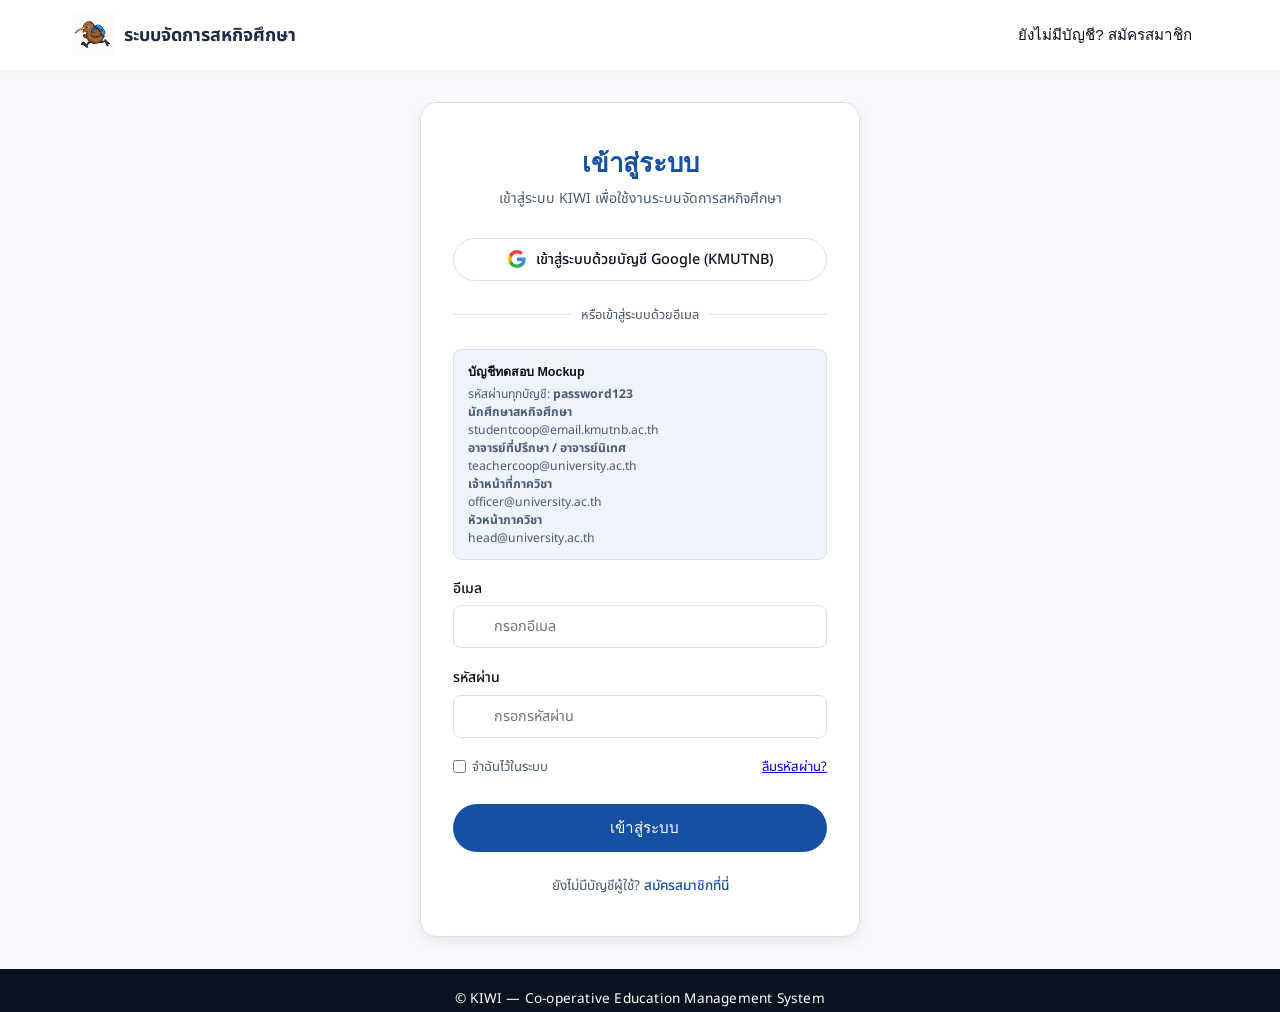
==== officer.html @ 2d29780b "v1" ====
<!doctype html>
<html lang="th">
  <head>
    <meta charset="UTF-8" />

    <meta name="viewport" content="width=device-width, initial-scale=1.0" />

    <title>
      แดชบอร์ดเจ้าหน้าที่ภาควิชา | KIWI — ระบบจัดการสหกิจศึกษา
    </title>

    <!-- CSS หลัก -->
    <link rel="stylesheet" href="style.css" />

    <!-- Google Fonts -->
    <link
      href="https://fonts.googleapis.com/css2?family=Sarabun:wght@400;500;600;700&family=Noto+Sans+Thai:wght@400;500;600;700&display=swap"
      rel="stylesheet"
    />

    <!-- Font Awesome -->
    <link
      rel="stylesheet"
      href="https://cdnjs.cloudflare.com/ajax/libs/font-awesome/6.4.0/css/all.min.css"
    />

    <style>
      .btn-mock-sm:disabled {
  opacity: 0.45;
  cursor: not-allowed;
  background: #eef1f5;
  color: #8793a5;
  border-color: #d5dce5;
}

.btn-mock-sm:disabled:hover {
  background: #eef1f5;
}
      /* =========================================================
         ตรวจสอบสถานะเอกสาร
         ========================================================= */

      #panel-docstatus .doc-status-section {
        margin-top: 20px;
        background: #ffffff;
        border: 1px solid #dfe6ef;
        border-radius: 14px;
        overflow: hidden;
      }

      #panel-docstatus .doc-status-section-header {
        display: flex;
        align-items: center;
        gap: 12px;

        padding: 15px 18px;

        background: #f8fafc;
        border-bottom: 1px solid #e5eaf0;
      }

      #panel-docstatus .doc-status-section-header h3 {
        margin: 0;

        color: #17365d;

        font-size: 0.98rem;
        font-weight: 700;
      }

      #panel-docstatus .doc-status-section-header p {
        margin: 3px 0 0;

        color: #7a8798;

        font-size: 0.73rem;
        line-height: 1.5;
      }

      #panel-docstatus .doc-status-icon {
        width: 40px;
        height: 40px;

        display: flex;
        align-items: center;
        justify-content: center;

        flex-shrink: 0;

        border-radius: 10px;

        background: #eaf2ff;
        color: #1559ad;
      }

      #panel-docstatus .doc-status-icon.orange {
        background: #fff4e5;
        color: #b76b00;
      }

      #panel-docstatus .doc-status-icon.green {
        background: #eaf7ef;
        color: #267a49;
      }

      #panel-docstatus .doc-status-grid {
        display: grid;

        grid-template-columns: repeat(2, minmax(0, 1fr));

        gap: 18px;

        padding: 18px;
      }

      #panel-docstatus .doc-status-box {
        min-width: 0;
      }

      #panel-docstatus .doc-status-type-title {
        display: flex;
        justify-content: space-between;
        align-items: center;

        gap: 10px;

        margin-bottom: 10px;

        color: #34445a;

        font-size: 0.82rem;
        font-weight: 600;
      }

      #panel-docstatus .doc-status-type-title > div {
        display: flex;
        align-items: center;

        gap: 7px;
      }

      #panel-docstatus .doc-status-type-title i {
        color: #63758c;
      }

      #panel-docstatus .doc-status-box .table-wrapper {
        margin: 0;

        border: 1px solid #e5eaf0;
        border-radius: 10px;

        overflow-x: auto;
      }

      #panel-docstatus .doc-status-box .mock-table {
        min-width: 470px;

        margin: 0;
      }

      #panel-docstatus .doc-status-box .mock-table th {
        background: #fafbfd;

        font-size: 0.75rem;
      }

      #panel-docstatus .doc-status-box .mock-table td {
        font-size: 0.76rem;
      }

      #panel-docstatus .doc-status-note {
        display: flex;

        gap: 9px;

        align-items: flex-start;

        margin-top: 16px;

        padding: 12px 14px;

        background: #f8fafc;

        border: 1px solid #e5eaf0;
        border-radius: 10px;

        color: #68778b;

        font-size: 0.76rem;
        line-height: 1.55;
      }

      #panel-docstatus .doc-status-note i {
        margin-top: 2px;

        color: #1559ad;
      }

      #panel-docstatus .document-master-data {
        display: none !important;
      }

      /* =========================================================
         Dashboard ภาพรวม
         ========================================================= */

      #panel-overview .officer-overview-head {
        display: flex;

        align-items: flex-start;
        justify-content: space-between;

        gap: 18px;

        flex-wrap: wrap;

        margin: 20px 0 14px;
      }

      #panel-overview .officer-overview-title h2 {
        margin: 0 0 5px;

        color: #17365d;

        font-family: "Sarabun", "Noto Sans Thai", sans-serif;

        font-size: 1.15rem;
        font-weight: 700;
      }

      #panel-overview .officer-overview-title p {
        margin: 0;

        color: #718096;

        font-size: 0.82rem;
        line-height: 1.55;
      }

      #panel-overview .overview-badge {
        display: inline-flex;

        align-items: center;

        gap: 7px;

        padding: 7px 12px;

        border-radius: 999px;

        border: 1px solid #d7e5fb;

        background: #eef4ff;
        color: #1559ad;

        font-size: 0.76rem;
        font-weight: 600;

        white-space: nowrap;
      }

      #panel-overview .overview-stat-grid {
        display: grid;

        grid-template-columns: repeat(4, minmax(0, 1fr));

        gap: 14px;

        margin-top: 16px;
      }

      #panel-overview .overview-stat-card {
        position: relative;

        min-height: 150px;

        padding: 18px;

        background: #ffffff;

        border: 1px solid #dbe3ef;
        border-radius: 14px;

        overflow: hidden;

        transition:
          transform 0.2s ease,
          box-shadow 0.2s ease,
          border-color 0.2s ease;
      }

      #panel-overview .overview-stat-card:hover {
        transform: translateY(-3px);

        border-color: #bfd1ea;

        box-shadow: 0 8px 22px rgba(23, 54, 93, 0.08);
      }

      #panel-overview .overview-stat-top {
        display: flex;

        justify-content: space-between;
        align-items: flex-start;

        gap: 10px;
      }

      #panel-overview .overview-stat-icon {
        width: 42px;
        height: 42px;

        display: inline-flex;

        align-items: center;
        justify-content: center;

        flex-shrink: 0;

        border-radius: 11px;

        font-size: 1.05rem;
      }

      #panel-overview .overview-stat-number {
        margin-top: 15px;

        color: #17365d;

        font-size: 1.7rem;

        line-height: 1;

        font-weight: 700;
      }

      #panel-overview .overview-stat-label {
        display: block;

        margin-top: 8px;

        color: #46566d;

        font-size: 0.8rem;
        font-weight: 600;

        line-height: 1.45;
      }

      #panel-overview .overview-stat-note {
        display: block;

        margin-top: 5px;

        color: #8793a5;

        font-size: 0.7rem;
        line-height: 1.4;
      }

      #panel-overview .tone-blue .overview-stat-icon {
        background: #eaf2ff;
        color: #1559ad;
      }

      #panel-overview .tone-orange .overview-stat-icon {
        background: #fff4e5;
        color: #b76b00;
      }

      #panel-overview .tone-green .overview-stat-icon {
        background: #eaf7ef;
        color: #267a49;
      }

      #panel-overview .tone-red .overview-stat-icon {
        background: #fff0f0;
        color: #c13c3c;
      }

      #panel-overview .tone-purple .overview-stat-icon {
        background: #f2edff;
        color: #6b50b8;
      }

      #panel-overview .tone-cyan .overview-stat-icon {
        background: #e8f8fb;
        color: #17758c;
      }

      #panel-overview .tone-gray .overview-stat-icon {
        background: #eef1f5;
        color: #5d6c80;
      }

      #panel-overview .overview-footnote {
        display: flex;

        align-items: flex-start;

        gap: 9px;

        margin-top: 16px;

        padding: 12px 14px;

        background: #f8fafc;

        border: 1px solid #e2e8f0;

        border-radius: 10px;

        color: #66758a;

        font-size: 0.76rem;
        line-height: 1.55;
      }

      #panel-overview .overview-footnote i {
        color: #1559ad;
      }

      /* =========================================================
         CSS ทั่วไป
         ========================================================= */

      * {
        box-sizing: border-box;
      }

      body {
        font-family: "Noto Sans Thai", "Sarabun", sans-serif;
      }

      .table-wrapper {
        width: 100%;

        overflow-x: auto;

        margin-top: 15px;

        border-radius: 10px;
      }

      .mock-table {
        width: 100%;

        border-collapse: collapse;

        min-width: 720px;
      }

      .mock-table th {
        background: #f4f7fb;

        color: #17365d;

        font-weight: 600;

        padding: 13px 12px;

        text-align: left;

        white-space: nowrap;

        border-bottom: 1px solid #dbe3ef;
      }

      .mock-table td {
        padding: 12px;

        border-bottom: 1px solid #dbe3ef;

        vertical-align: middle;

        color: #17365d;
      }

      .mock-table tr:hover {
        background: #f8fbff;
      }

      .type-tag {
        display: inline-flex;

        align-items: center;
        justify-content: center;

        white-space: nowrap;

        font-size: 0.78rem;
        font-weight: 600;

        padding: 5px 10px;

        border-radius: 14px;
      }

      .type-tag.intern {
        background: #eaf2ff;
        color: #1559ad;
      }

      .type-tag.coop {
        background: #fff3df;
        color: #a86600;
      }

      .tag {
        display: inline-flex !important;

        align-items: center;
        justify-content: center;

        white-space: nowrap !important;

        min-width: 78px;

        min-height: 32px;

        padding: 6px 12px;

        border-radius: 7px;

        font-size: 0.78rem;
        font-weight: 600;
      }

      .tag-green {
        background: #1559ad;
        color: #ffffff;
      }

      .tag-red {
        background: #fff1f1;
        color: #c62828;

        border: 1px solid #f0b8b8;
      }

      .tag-dark {
        background: #eef1f5;
        color: #45566d;

        border: 1px solid #d5dce5;
      }

      .tag-muted {
        background: #f3f5f7;
        color: #718096;

        border: 1px solid #dfe4ea;
      }

      .status-cell {
        width: 135px;

        min-width: 135px;

        text-align: center !important;

        white-space: nowrap !important;
      }

      /* =========================================================
         ปุ่ม
         ========================================================= */

      .btn-mock-sm {
        border: 1px solid #1559ad;

        background: #ffffff;

        color: #1559ad;

        padding: 7px 12px;

        border-radius: 7px;

        font-family: inherit;

        font-size: 0.78rem;
        font-weight: 600;

        cursor: pointer;

        transition: 0.2s;

        white-space: nowrap;
      }

      .btn-mock-sm:hover {
        background: #eaf2ff;
      }

      .btn-mock-sm.solid {
        background: #1559ad;

        color: #ffffff;
      }

      .btn-mock-sm.solid:hover {
        background: #0e478f;
      }

      .btn-mock-sm.danger {
        border-color: #d32f2f;

        color: #d32f2f;
      }

      .btn-mock-sm.danger:hover {
        background: #fff1f1;
      }

      .action-group {
        display: flex;

        gap: 6px;

        flex-wrap: wrap;

        align-items: center;
      }

      /* =========================================================
         Print
         ========================================================= */

      .print-row {
        display: flex;

        justify-content: space-between;
        align-items: center;

        gap: 15px;

        padding: 12px 15px;

        border: 1px solid #dbe3ef;

        border-radius: 10px;

        margin-bottom: 10px;

        background: #ffffff;
      }

      .print-row-info b {
        display: block;

        font-size: 0.9rem;

        color: #17365d;
      }

      .print-row-info span {
        display: block;

        font-size: 0.78rem;

        color: #718096;

        margin-top: 3px;
      }

      /* =========================================================
         Calendar
         ========================================================= */

      .calendar-dot {
        width: 9px;
        height: 9px;

        border-radius: 50%;

        display: inline-block;

        margin-right: 8px;
      }

      .calendar-dot.blue {
        background: #1559ad;
      }

      .calendar-dot.orange {
        background: #e38a17;
      }

      .calendar-dot.green {
        background: #2e8b57;
      }

      .calendar-dot.gray {
        background: #718096;
      }

      .calendar-title {
        display: flex;

        align-items: center;

        white-space: nowrap;
      }

      /* =========================================================
         Chatbot
         ========================================================= */

      .chat-transcript {
        background: #f8fafc;

        border: 1px solid #dbe3ef;

        border-radius: 10px;

        padding: 15px;

        margin-bottom: 15px;

        display: flex;

        flex-direction: column;

        gap: 10px;
      }

      .ct-msg {
        max-width: 78%;

        padding: 9px 13px;

        border-radius: 10px;

        font-size: 0.84rem;

        line-height: 1.5;
      }

      .ct-msg.officer {
        align-self: flex-end;

        background: #1559ad;

        color: #ffffff;
      }

      .ct-msg.bot {
        align-self: flex-start;

        background: #ffffff;

        border: 1px solid #dbe3ef;

        color: #17365d;
      }

      .chatbot-input-row {
        display: flex;

        gap: 8px;

        align-items: center;
      }

      .chatbot-input {
        flex: 1;

        border: 1px solid #d4deeb;

        border-radius: 8px;

        padding: 10px 12px;

        font-family: inherit;
      }

      .chatbot-send {
        border: none;

        border-radius: 8px;

        padding: 10px 16px;

        background: #1559ad;

        color: #ffffff;

        cursor: pointer;
      }

      .chatbot-quick {
        display: flex;

        flex-wrap: wrap;

        gap: 7px;

        margin-top: 10px;
      }

      .chatbot-quick button {
        border: 1px solid #d4deeb;

        background: #ffffff;

        color: #17365d;

        border-radius: 999px;

        padding: 7px 11px;

        cursor: pointer;
      }

      .chatbot-note {
        margin-top: 10px;

        font-size: 0.75rem;

        color: #718096;
      }

      /* =========================================================
         MODAL
         ========================================================= */

      .modal {
        position: fixed;

        inset: 0;

        background: rgba(10, 30, 60, 0.45);

        display: none;

        align-items: center;
        justify-content: center;

        padding: 20px;

        z-index: 9999;
      }

      .modal.show {
        display: flex;
      }

      .modal-box {
        width: 100%;

        max-width: 520px;

        max-height: 90vh;

        overflow-y: auto;

        background: #ffffff;

        border-radius: 14px;

        padding: 22px;

        box-shadow: 0 20px 60px rgba(0, 0, 0, 0.18);
      }

      .modal-header {
        display: flex;

        justify-content: space-between;
        align-items: center;

        margin-bottom: 18px;
      }

      .modal-header h3 {
        margin: 0;

        color: #17365d;
      }

      .modal-close {
        border: none;

        background: transparent;

        font-size: 1.3rem;

        color: #718096;

        cursor: pointer;
      }

      .form-group {
        margin-bottom: 13px;
      }

      .form-group label {
        display: block;

        margin-bottom: 5px;

        font-size: 0.82rem;

        font-weight: 600;

        color: #17365d;
      }

      .form-group input,
      .form-group select {
        width: 100%;

        border: 1px solid #d4deeb;

        border-radius: 7px;

        padding: 9px 11px;

        font-family: inherit;

        font-size: 0.84rem;

        outline: none;
      }

      .modal-actions {
        display: flex;

        justify-content: flex-end;

        gap: 8px;

        margin-top: 20px;
      }

      /* =========================================================
         จัดการสถานประกอบการ
         ========================================================= */

      #panel-companies .company-summary {
        display: grid;

        grid-template-columns: repeat(3, minmax(0, 1fr));

        gap: 12px;

        margin: 16px 0;
      }

      #panel-companies .company-summary-card {
        padding: 15px;

        background: #ffffff;

        border: 1px solid #dbe3ef;

        border-radius: 10px;
      }

      #panel-companies .company-summary-card span {
        display: block;

        margin-bottom: 5px;

        color: #718096;

        font-size: 0.75rem;
      }

      #panel-companies .company-summary-card b {
        color: #17365d;

        font-size: 1.15rem;
      }

      #panel-companies .company-table {
        min-width: 1250px;
      }

      #panel-companies .company-name-cell {
        min-width: 210px;
      }

      #panel-companies .company-name-cell b,
      #panel-companies .company-position-cell b {
        display: block;
      }

      #panel-companies .company-name-cell small,
      #panel-companies .company-position-cell small {
        display: block;

        margin-top: 3px;

        color: #718096;
      }

      #panel-companies .company-position-cell {
        min-width: 190px;
      }

      #panel-companies .work-format-list {
        display: flex;

        flex-wrap: wrap;

        gap: 5px;

        min-width: 180px;
      }

      #panel-companies .work-format-badge {
        display: inline-flex;

        align-items: center;

        padding: 4px 8px;

        background: #eef4ff;

        color: #1559ad;

        border: 1px solid #d7e5fb;

        border-radius: 999px;

        font-size: 0.7rem;

        font-weight: 600;

        white-space: nowrap;
      }

      /* =========================================================
         Form สถานประกอบการ
         ========================================================= */

      .company-form-grid {
        display: grid;

        grid-template-columns: repeat(2, minmax(0, 1fr));

        gap: 0 14px;
      }

      .company-form-grid .form-group.full {
        grid-column: 1 / -1;
      }

      .company-form-section {
        grid-column: 1 / -1;

        margin: 6px 0 14px;

        padding: 10px 12px;

        background: #f4f8fd;

        border-left: 4px solid #1559ad;

        border-radius: 5px;

        color: #17365d;

        font-size: 0.85rem;

        font-weight: 700;
      }

      .company-form-section i {
        margin-right: 6px;
      }

      .company-work-format {
        display: flex;

        flex-wrap: wrap;

        gap: 12px;

        padding: 12px;

        background: #ffffff;

        border: 1px solid #d4deeb;

        border-radius: 8px;
      }

      .company-work-format label {
        display: inline-flex;

        align-items: center;

        gap: 6px;

        margin: 0;

        cursor: pointer;

        font-weight: 500;
      }

      .company-work-format input[type="checkbox"] {
        width: auto;

        margin: 0;
      }

      .required-mark {
        color: #c62828;
      }

      #mainModal .modal-box.company-modal-wide {
        max-width: 900px;
      }

      /* =========================================================
         Responsive
         ========================================================= */

      @media (max-width: 1100px) {
        #panel-overview .overview-stat-grid {
          grid-template-columns: repeat(3, minmax(0, 1fr));
        }
      }

      @media (max-width: 900px) {
        #panel-companies .company-summary {
          grid-template-columns: 1fr;
        }

        .company-form-grid {
          grid-template-columns: 1fr;
        }

        #panel-docstatus .doc-status-grid {
          grid-template-columns: 1fr;
        }
      }

      @media (max-width: 820px) {
        #panel-overview .overview-stat-grid {
          grid-template-columns: repeat(2, minmax(0, 1fr));
        }
      }

      @media (max-width: 520px) {
        #panel-overview .overview-stat-grid {
          grid-template-columns: 1fr;
        }
      }
    </style>
  </head>

  <body>
    <!-- =========================================================
         NAVBAR
         ========================================================= -->

    <header class="navbar">
      <div class="nav-container">
        <a href="index.html" class="brand">
          <img src="images/logo_kiwi.png" alt="KIWI" class="brand-mark" />

          <span> KIWI<br />ระบบจัดการสหกิจศึกษา </span>
        </a>
        <div class="nav-right">
          <span
            id="userNameDisplay"
            style="font-weight: 600; font-size: 0.85rem"
          ></span>

          <button class="btn-login" onclick="logout()">ออกจากระบบ</button>
        </div>
      </div>
    </header>

    <!-- =========================================================
         DASHBOARD
         ========================================================= -->

    <div class="dashboard-layout">
      <!-- =======================================================
           SIDEBAR
           ห้ามแก้ไขเมนู
           ======================================================= -->

      <aside class="dashboard-sidebar">
        <a class="sidebar-item active" data-target="panel-overview">
          <i class="fa-solid fa-gauge"></i>
          ภาพรวม
        </a>

        <a class="sidebar-item" data-target="panel-docstatus">
          <i class="fa-solid fa-file-circle-check"></i>
          ตรวจสอบสถานะเอกสาร
        </a>

        <a class="sidebar-item" data-target="panel-approve">
          <i class="fa-solid fa-clipboard-check"></i>
          อนุมัติ/ยกเลิกคำร้อง
        </a>

        <a class="sidebar-item" data-target="panel-print">
          <i class="fa-solid fa-print"></i>
          พิมพ์เอกสารขอความอนุเคราะห์
        </a>

        <a class="sidebar-item" data-target="panel-chatbot">
          <i class="fa-solid fa-robot"></i>
          Chatbot ตรวจสอบสถานะ
        </a>

        <a class="sidebar-item" data-target="panel-companies">
          <i class="fa-solid fa-building"></i>
          จัดการสถานประกอบการ
        </a>

        <a class="sidebar-item" data-target="panel-calendar">
          <i class="fa-solid fa-calendar-days"></i>
          ปฏิทินกิจกรรม
        </a>

        <a class="sidebar-item" data-target="panel-lecturers">
          <i class="fa-solid fa-chalkboard-user"></i>
          จัดการข้อมูลอาจารย์
        </a>
      </aside>

      <!-- =======================================================
           CONTENT
           ======================================================= -->

      <div class="dashboard-content">
        <!-- =====================================================
             ภาพรวม
             ===================================================== -->
<section class="content-panel active" id="panel-overview">
  <div class="dashboard-banner">
    <b id="overviewGreeting"> ยินดีต้อนรับ </b>

    <span>
      ภาพรวมสถานะการดำเนินงานด้านสหกิจศึกษาของภาควิชา
    </span>
  </div>

  <div class="officer-overview-head">
    <div class="officer-overview-title">
      <h2>
        <i class="fa-solid fa-chart-simple"></i>
        สรุปข้อมูลการดำเนินงานสหกิจศึกษา
      </h2>

      <p>
        แสดงจำนวนรายการสำคัญที่เจ้าหน้าที่ใช้ติดตามคำร้อง เอกสาร
        การตอบรับจากสถานประกอบการ และนักศึกษาสหกิจศึกษาที่ยังไม่ได้ยื่นคำร้อง
      </p>
    </div>

    <span class="overview-badge">
      <i class="fa-solid fa-circle-info"></i>
      ข้อมูลภาพรวมสหกิจศึกษา
    </span>
  </div>

  <div class="overview-stat-grid">

    <!-- คำร้องขอสหกิจศึกษา -->
    <article class="overview-stat-card tone-blue">
      <div class="overview-stat-top">
        <div class="overview-stat-icon">
          <i class="fa-solid fa-file-signature"></i>
        </div>
      </div>

      <div class="overview-stat-number">7</div>

      <span class="overview-stat-label">
        คำร้องขอสหกิจศึกษา
      </span>

      <span class="overview-stat-note">
        คำร้องสหกิจศึกษาที่อยู่ในกระบวนการตรวจสอบและดำเนินการ
      </span>
    </article>

    <!-- เอกสารขอความอนุเคราะห์ -->
    <article class="overview-stat-card tone-orange">
      <div class="overview-stat-top">
        <div class="overview-stat-icon">
          <i class="fa-solid fa-file-circle-check"></i>
        </div>
      </div>

      <div class="overview-stat-number">4</div>

      <span class="overview-stat-label">
        เอกสารขอความอนุเคราะห์
      </span>

      <span class="overview-stat-note">
        เอกสารของนักศึกษาสหกิจศึกษาที่อยู่ในขั้นตอนจัดทำหรือรอส่ง
      </span>
    </article>

    <!-- สถานประกอบการตอบรับ -->
    <article class="overview-stat-card tone-green">
      <div class="overview-stat-top">
        <div class="overview-stat-icon">
          <i class="fa-solid fa-building-circle-check"></i>
        </div>
      </div>

      <div class="overview-stat-number">5</div>

      <span class="overview-stat-label">
        สถานประกอบการตอบรับนักศึกษาสหกิจศึกษา
      </span>

      <span class="overview-stat-note">
        จำนวนนักศึกษาสหกิจศึกษาที่ได้รับการตอบรับจากสถานประกอบการ
      </span>
    </article>

    <!-- สถานประกอบการปฏิเสธ -->
    <article class="overview-stat-card tone-red">
      <div class="overview-stat-top">
        <div class="overview-stat-icon">
          <i class="fa-solid fa-building-circle-xmark"></i>
        </div>
      </div>

      <div class="overview-stat-number">2</div>

      <span class="overview-stat-label">
        สถานประกอบการปฏิเสธรับนักศึกษาสหกิจศึกษา
      </span>

      <span class="overview-stat-note">
        รายการที่นักศึกษาต้องดำเนินการเลือกสถานประกอบการใหม่
      </span>
    </article>

    <!-- สถานประกอบการในระบบ -->
    <article class="overview-stat-card tone-purple">
      <div class="overview-stat-top">
        <div class="overview-stat-icon">
          <i class="fa-solid fa-building"></i>
        </div>
      </div>

      <div class="overview-stat-number">32</div>

      <span class="overview-stat-label">
        สถานประกอบการในระบบ
      </span>

      <span class="overview-stat-note">
        จำนวนสถานประกอบการที่รองรับนักศึกษาสหกิจศึกษา
      </span>
    </article>

    <!-- เอกสารส่งตัว -->
    <article class="overview-stat-card tone-cyan">
      <div class="overview-stat-top">
        <div class="overview-stat-icon">
          <i class="fa-solid fa-paper-plane"></i>
        </div>
      </div>

      <div class="overview-stat-number">6</div>

      <span class="overview-stat-label">
        เอกสารส่งตัวนักศึกษาสหกิจศึกษา
      </span>

      <span class="overview-stat-note">
        รายการเอกสารส่งตัวที่อยู่ในกระบวนการดำเนินงาน
      </span>
    </article>

    <!-- ยังไม่ทำคำร้อง -->
    <article class="overview-stat-card tone-gray">
      <div class="overview-stat-top">
        <div class="overview-stat-icon">
          <i class="fa-solid fa-user-clock"></i>
        </div>
      </div>

      <div class="overview-stat-number">11</div>

      <span class="overview-stat-label">
        นักศึกษาที่ยังไม่ทำคำร้องสหกิจศึกษา
      </span>

      <span class="overview-stat-note">
        นักศึกษาสหกิจศึกษาที่ควรติดตามให้ดำเนินการยื่นคำร้อง
      </span>
    </article>

  </div>

  <div class="overview-footnote">
    <i class="fa-solid fa-circle-info"></i>

    <span>
      ตัวเลขในหน้า Mockup นี้เป็นข้อมูลตัวอย่างสำหรับแสดงรูปแบบ
      Dashboard ของระบบสหกิจศึกษา
      และสามารถเปลี่ยนให้ดึงค่าจากฐานข้อมูลจริงภายหลังได้
    </span>
  </div>
</section>

<!-- =====================================================
     ตรวจสอบสถานะเอกสาร
     ===================================================== -->

<section class="content-panel" id="panel-docstatus">
  <div class="panel-header">
    <h2>ตรวจสอบสถานะเอกสาร</h2>

    <p>
      ตรวจสอบสถานะเอกสารของนักศึกษาสหกิจศึกษา
      โดยแยกตามประเภทเอกสาร
    </p>
  </div>

  <!-- ================= เอกสารคำร้อง ================= -->

  <div class="doc-status-section">
    <div class="doc-status-section-header">
      <div class="doc-status-icon">
        <i class="fa-solid fa-file-signature"></i>
      </div>

      <div>
        <h3>เอกสารคำร้องสหกิจศึกษา</h3>

        <p>
          ตรวจสอบสถานะคำร้องของนักศึกษาสหกิจศึกษา
        </p>
      </div>
    </div>

    <div
      class="doc-status-grid"
      style="grid-template-columns: 1fr;"
    >
      <div class="doc-status-box">
        <div class="doc-status-type-title">
          <div>
            <i class="fa-solid fa-briefcase"></i>
            นักศึกษาสหกิจศึกษา
          </div>

          <span class="type-tag coop">
            สหกิจศึกษา
          </span>
        </div>

        <div class="table-wrapper">
          <table class="mock-table">
            <thead>
              <tr>
                <th>ชื่อนักศึกษา</th>
                <th>ประเภทเอกสาร</th>
                <th class="status-cell">สถานะ</th>
              </tr>
            </thead>

            <tbody>
              <tr>
                <td>อรุณี พงษ์สุวรรณ</td>

                <td>
                  คำร้องขอสหกิจศึกษา
                </td>

                <td class="status-cell">
                  <span class="tag tag-green">
                    ส่งแล้ว
                  </span>
                </td>
              </tr>

              <tr>
                <td>ภูริช วัฒนกุล</td>

                <td>
                  คำร้องขอสหกิจศึกษา
                </td>

                <td class="status-cell">
                  <span class="tag tag-red">
                    ยังไม่ส่ง
                  </span>
                </td>
              </tr>

              <tr>
                <td>ชนากานต์ อินทร์แก้ว</td>

                <td>
                  คำร้องขอสหกิจศึกษา
                </td>

                <td class="status-cell">
                  <span class="tag tag-green">
                    ส่งแล้ว
                  </span>
                </td>
              </tr>
            </tbody>
          </table>
        </div>
      </div>
    </div>
  </div>


  <!-- ================= หนังสือขอความอนุเคราะห์ ================= -->

  <div class="doc-status-section">
    <div class="doc-status-section-header">
      <div class="doc-status-icon orange">
        <i class="fa-solid fa-envelope-open-text"></i>
      </div>

      <div>
        <h3>เอกสารขอความอนุเคราะห์</h3>

        <p>
          ตรวจสอบหนังสือขอความอนุเคราะห์ของนักศึกษาสหกิจศึกษา
          ที่ใช้ติดต่อสถานประกอบการ
        </p>
      </div>
    </div>

<div
  class="doc-status-grid"
  style="grid-template-columns: 1fr;"
>
  <div class="doc-status-box">

    <div class="doc-status-type-title">
      <div>
        <i class="fa-solid fa-briefcase"></i>
        นักศึกษาสหกิจศึกษา
      </div>

      <span class="type-tag coop">
        สหกิจศึกษา
      </span>
    </div>


    <div class="table-wrapper">

      <table class="mock-table">

        <thead>
          <tr>
            <th>ชื่อนักศึกษา</th>
            <th>ประเภทเอกสาร</th>
            <th class="status-cell">สถานะ</th>
          </tr>
        </thead>


        <tbody>

          <!-- รอตอบรับ -->
          <tr>
            <td>
              ณัฐวุฒิ เพชรรัตน์
            </td>

            <td>
              หนังสือขอความอนุเคราะห์
            </td>

            <td class="status-cell">
              <span class="tag tag-muted">
                รอตอบรับ
              </span>
            </td>
          </tr>


          <!-- ตอบรับแล้ว -->
          <tr>
            <td>
              อรุณี พงษ์สุวรรณ
            </td>

            <td>
              หนังสือขอความอนุเคราะห์
            </td>

            <td class="status-cell">
              <span class="tag tag-green">
                ตอบรับแล้ว
              </span>
            </td>
          </tr>


          <!-- ปฏิเสธ -->
          <tr>
            <td>
              ชนากานต์ อินทร์แก้ว
            </td>

            <td>
              หนังสือขอความอนุเคราะห์
            </td>

            <td class="status-cell">
              <span class="tag tag-red">
                ปฏิเสธ
              </span>
            </td>
          </tr>

        </tbody>

      </table>

    </div>

  </div>
</div>
  </div>


  <!-- ================= หนังสือส่งตัว ================= -->

  <div class="doc-status-section">
    <div class="doc-status-section-header">
      <div class="doc-status-icon green">
        <i class="fa-solid fa-paper-plane"></i>
      </div>

      <div>
        <h3>หนังสือส่งตัว</h3>

        <p>
          ตรวจสอบสถานะหนังสือส่งตัวก่อนนักศึกษาสหกิจศึกษา
          เข้าปฏิบัติงาน ณ สถานประกอบการ
        </p>
      </div>
    </div>

    <div
      class="doc-status-grid"
      style="grid-template-columns: 1fr;"
    >
      <div class="doc-status-box">
        <div class="doc-status-type-title">
          <div>
            <i class="fa-solid fa-briefcase"></i>
            นักศึกษาสหกิจศึกษา
          </div>

          <span class="type-tag coop">
            สหกิจศึกษา
          </span>
        </div>

        <div class="table-wrapper">
          <table class="mock-table">
            <thead>
              <tr>
                <th>ชื่อนักศึกษา</th>
                <th>ประเภทเอกสาร</th>
                <th class="status-cell">สถานะ</th>
              </tr>
            </thead>

            <tbody>
              <tr>
                <td>ชนากานต์ อินทร์แก้ว</td>

                <td>
                  หนังสือส่งตัว
                </td>

                <td class="status-cell">
                  <span class="tag tag-green">
                    ส่งแล้ว
                  </span>
                </td>
              </tr>

              <tr>
                <td>ภูริช วัฒนกุล</td>

                <td>
                  หนังสือส่งตัว
                </td>

                <td class="status-cell">
                  <span class="tag tag-red">
                    ยังไม่ส่ง
                  </span>
                </td>
              </tr>
            </tbody>
          </table>
        </div>
      </div>
    </div>
  </div>


  <!-- =====================================================
       ตารางข้อมูลสำหรับ Chatbot
       ซ่อนไว้ ไม่แสดงบนหน้าเว็บ
       ===================================================== -->

  <div class="document-master-data">
    <table>
      <tbody id="documentTableBody">

        <tr
          data-type="coop"
          data-status="sent"
        >
          <td>อรุณี พงษ์สุวรรณ</td>
          <td>สหกิจศึกษา</td>
          <td>คำร้องขอสหกิจศึกษา</td>
          <td>ส่งแล้ว</td>
        </tr>

        <tr
          data-type="coop"
          data-status="waiting"
        >
          <td>ภูริช วัฒนกุล</td>
          <td>สหกิจศึกษา</td>
          <td>คำร้องขอสหกิจศึกษา</td>
          <td>ยังไม่ส่ง</td>
        </tr>

        <tr
          data-type="coop"
          data-status="sent"
        >
          <td>ชนากานต์ อินทร์แก้ว</td>
          <td>สหกิจศึกษา</td>
          <td>คำร้องขอสหกิจศึกษา</td>
          <td>ส่งแล้ว</td>
        </tr>

        <tr
          data-type="coop"
          data-status="waiting"
        >
          <td>ณัฐวุฒิ เพชรรัตน์</td>
          <td>สหกิจศึกษา</td>
          <td>หนังสือขอความอนุเคราะห์</td>
          <td>ยังไม่ส่ง</td>
        </tr>

        <tr
          data-type="coop"
          data-status="sent"
        >
          <td>อรุณี พงษ์สุวรรณ</td>
          <td>สหกิจศึกษา</td>
          <td>หนังสือขอความอนุเคราะห์</td>
          <td>ส่งแล้ว</td>
        </tr>

        <tr
          data-type="coop"
          data-status="sent"
        >
          <td>ชนากานต์ อินทร์แก้ว</td>
          <td>สหกิจศึกษา</td>
          <td>หนังสือส่งตัว</td>
          <td>ส่งแล้ว</td>
        </tr>

        <tr
          data-type="coop"
          data-status="waiting"
        >
          <td>ภูริช วัฒนกุล</td>
          <td>สหกิจศึกษา</td>
          <td>หนังสือส่งตัว</td>
          <td>ยังไม่ส่ง</td>
        </tr>

      </tbody>
    </table>
  </div>
</section>

<!-- =====================================================
     ตรวจสอบคำร้องสหกิจศึกษา
     ===================================================== -->

<section class="content-panel" id="panel-approve">
  <div class="panel-header">
    <h2>ตรวจสอบคำร้องสหกิจศึกษา</h2>

    <p>
      ตรวจสอบรายละเอียดคำร้องขอสหกิจศึกษาที่นักศึกษายื่นเข้ามา
      และสามารถพิมพ์เอกสารเป็น PDF ได้
    </p>
  </div>

  <div class="table-wrapper">
    <table class="mock-table" id="coopRequestTable">
      <thead>
        <tr>
          <th>ชื่อนักศึกษา</th>
          <th>รหัสนักศึกษา</th>
          <th>ประเภท</th>
          <th>สถานประกอบการ</th>
          <th>ตำแหน่ง</th>
          <th>วันที่ยื่น</th>
          <th>สถานะ</th>
          <th>การดำเนินการ</th>
        </tr>
      </thead>

      <tbody>

        <!-- ================= นักศึกษา 1 ================= -->

        <tr
          data-student-name="นางสาวพิมพ์ชนก สุขใจ"
          data-student-id="6702458196"
          data-major="INE"
          data-company="BlueWave Digital Co., Ltd."
          data-position="Frontend Developer"
          data-province="ชลบุรี"
          data-submit-date="3 ก.ย. 2569"
          data-email="studentcoop@email.kmutnb.ac.th"
          data-status="submitted"
        >
          <td>นางสาวพิมพ์ชนก สุขใจ</td>

          <td>6702458196</td>

          <td>
            <span class="type-tag coop">
              สหกิจศึกษา
            </span>
          </td>

          <td>BlueWave Digital Co., Ltd.</td>

          <td>Frontend Developer</td>

          <td>3 ก.ย. 2569</td>

          <td>
            <span class="tag tag-green request-status">
              ยื่นคำร้องแล้ว
            </span>
          </td>

          <td>
            <div class="action-group">

              <button
                type="button"
                class="btn-mock-sm"
                onclick="viewCoopRequestDetail(this)"
              >
                <i class="fa-solid fa-eye"></i>
                ดูรายละเอียด
              </button>


              <button
                type="button"
                class="btn-mock-sm"
                onclick="printCoopRequestPDF(this)"
              >
                <i class="fa-solid fa-file-pdf"></i>
                พิมพ์ PDF
              </button>

            </div>
          </td>
        </tr>


        <!-- ================= นักศึกษา 2 ================= -->

        <tr
          data-student-name="อรุณี พงษ์สุวรรณ"
          data-student-id="6702458202"
          data-major="IT"
          data-company="DataSphere Thailand"
          data-position="Data Analyst"
          data-province="กรุงเทพมหานคร"
          data-submit-date="2 ก.ย. 2569"
          data-email="arunee@kmutnb.ac.th"
          data-status="submitted"
        >
          <td>อรุณี พงษ์สุวรรณ</td>

          <td>6702458202</td>

          <td>
            <span class="type-tag coop">
              สหกิจศึกษา
            </span>
          </td>

          <td>DataSphere Thailand</td>

          <td>Data Analyst</td>

          <td>2 ก.ย. 2569</td>

          <td>
            <span class="tag tag-green request-status">
              ยื่นคำร้องแล้ว
            </span>
          </td>

          <td>
            <div class="action-group">

              <button
                type="button"
                class="btn-mock-sm"
                onclick="viewCoopRequestDetail(this)"
              >
                <i class="fa-solid fa-eye"></i>
                ดูรายละเอียด
              </button>


              <button
                type="button"
                class="btn-mock-sm"
                onclick="printCoopRequestPDF(this)"
              >
                <i class="fa-solid fa-file-pdf"></i>
                พิมพ์ PDF
              </button>

            </div>
          </td>
        </tr>


        <!-- ================= นักศึกษา 3 ================= -->

        <tr
          data-student-name="ภูริช วัฒนกุล"
          data-student-id="6702458208"
          data-major="INE"
          data-company="Business Intelligence Group"
          data-position="Business Analyst"
          data-province="กรุงเทพมหานคร"
          data-submit-date="30 ส.ค. 2569"
          data-email="purich@kmutnb.ac.th"
          data-status="submitted"
        >
          <td>ภูริช วัฒนกุล</td>

          <td>6702458208</td>

          <td>
            <span class="type-tag coop">
              สหกิจศึกษา
            </span>
          </td>

          <td>Business Intelligence Group</td>

          <td>Business Analyst</td>

          <td>30 ส.ค. 2569</td>

          <td>
            <span class="tag tag-green request-status">
              ยื่นคำร้องแล้ว
            </span>
          </td>

          <td>
            <div class="action-group">

              <button
                type="button"
                class="btn-mock-sm"
                onclick="viewCoopRequestDetail(this)"
              >
                <i class="fa-solid fa-eye"></i>
                ดูรายละเอียด
              </button>


              <button
                type="button"
                class="btn-mock-sm"
                onclick="printCoopRequestPDF(this)"
              >
                <i class="fa-solid fa-file-pdf"></i>
                พิมพ์ PDF
              </button>

            </div>
          </td>
        </tr>

      </tbody>
    </table>
  </div>
</section>

<!-- =====================================================
     จัดการเอกสารและฟอร์มตอบรับนักศึกษาสหกิจศึกษา
     ===================================================== -->

<section class="content-panel" id="panel-print">
  <div class="panel-header">
    <h2>จัดการเอกสารสหกิจศึกษา</h2>

    <p>
      จัดการหนังสือขอความอนุเคราะห์และเอกสารส่งตัวนักศึกษาสหกิจศึกษา
      พร้อมส่งฟอร์มตอบรับให้สถานประกอบการ
    </p>
  </div>

  <div
    style="
      font-size: 0.95rem;
      font-weight: 600;
      margin: 1.4rem 0 0.7rem;
    "
  >
    รายการเอกสาร
  </div>

  <div class="table-wrapper">
    <table class="mock-table" id="printDocumentTable">
      <thead>
        <tr>
          <th style="width: 70px; text-align: center">
            ลำดับ
          </th>

          <th>
            ชื่อนักศึกษา
          </th>

          <th>
            ประเภทเอกสาร
          </th>

          <th>
            สถานประกอบการ
          </th>

          <th>
            สถานะการตอบรับ
          </th>

          <th>
            การดำเนินการ
          </th>
        </tr>
      </thead>

      <tbody>

        <!-- ================= รายการ 1 ================= -->

        <tr data-response-status="not-sent">
          <td style="text-align: center">
            1
          </td>

          <td class="print-student-name">
            นางสาวพิมพ์ชนก สุขใจ
          </td>

          <td class="print-document-type">
            หนังสือขอความอนุเคราะห์
          </td>

          <td class="print-company-name">
            BlueWave Digital Co., Ltd.
          </td>

          <td class="response-status-cell">
            <span class="tag tag-muted response-status">
              ยังไม่ส่งฟอร์ม
            </span>
          </td>

          <td>
            <div class="action-group">

              <button
                type="button"
                class="btn-mock-sm"
                onclick="editPrintDocument(this)"
              >
                <i class="fa-solid fa-pen-to-square"></i>
                แก้ไข
              </button>

              <button
                type="button"
                class="btn-mock-sm danger"
                onclick="deletePrintDocument(this)"
              >
                <i class="fa-solid fa-trash"></i>
                ลบ
              </button>

              <button
                type="button"
                class="btn-mock-sm"
                onclick="sendResponseForm(this)"
              >
                <i class="fa-solid fa-paper-plane"></i>
                ส่งฟอร์มตอบรับ
              </button>

              <button
                type="button"
                class="btn-mock-sm"
                onclick="editResponseStatus(this)"
              >
                <i class="fa-solid fa-pen"></i>
                แก้ไขสถานะ
              </button>

              <button
                type="button"
                class="btn-mock-sm solid print-document-button"
                onclick="printDocumentRow(this)"
                disabled
              >
                <i class="fa-solid fa-print"></i>
                พิมพ์
              </button>

            </div>
          </td>
        </tr>


        <!-- ================= รายการ 2 ================= -->

        <tr data-response-status="waiting">
          <td style="text-align: center">
            2
          </td>

          <td class="print-student-name">
            อรุณี พงษ์สุวรรณ
          </td>

          <td class="print-document-type">
            หนังสือขอความอนุเคราะห์
          </td>

          <td class="print-company-name">
            DataSphere Thailand
          </td>

          <td class="response-status-cell">
            <span class="tag tag-muted response-status">
              รอตอบรับ
            </span>
          </td>

          <td>
            <div class="action-group">

              <button
                type="button"
                class="btn-mock-sm"
                onclick="editPrintDocument(this)"
              >
                <i class="fa-solid fa-pen-to-square"></i>
                แก้ไข
              </button>

              <button
                type="button"
                class="btn-mock-sm danger"
                onclick="deletePrintDocument(this)"
              >
                <i class="fa-solid fa-trash"></i>
                ลบ
              </button>

              <button
                type="button"
                class="btn-mock-sm"
                onclick="sendResponseForm(this)"
              >
                <i class="fa-solid fa-paper-plane"></i>
                ส่งฟอร์มอีกครั้ง
              </button>

              <button
                type="button"
                class="btn-mock-sm"
                onclick="editResponseStatus(this)"
              >
                <i class="fa-solid fa-pen"></i>
                แก้ไขสถานะ
              </button>

              <button
                type="button"
                class="btn-mock-sm solid print-document-button"
                onclick="printDocumentRow(this)"
                disabled
              >
                <i class="fa-solid fa-print"></i>
                พิมพ์
              </button>

            </div>
          </td>
        </tr>


        <!-- ================= รายการ 3 ================= -->

        <tr data-response-status="accepted">
          <td style="text-align: center">
            3
          </td>

          <td class="print-student-name">
            ภูริช วัฒนกุล
          </td>

          <td class="print-document-type">
            เอกสารส่งตัวนักศึกษา
          </td>

          <td class="print-company-name">
            Business Intelligence Group
          </td>

          <td class="response-status-cell">
            <span class="tag tag-green response-status">
              ตอบรับแล้ว
            </span>
          </td>

          <td>
            <div class="action-group">

              <button
                type="button"
                class="btn-mock-sm"
                onclick="editPrintDocument(this)"
              >
                <i class="fa-solid fa-pen-to-square"></i>
                แก้ไข
              </button>

              <button
                type="button"
                class="btn-mock-sm danger"
                onclick="deletePrintDocument(this)"
              >
                <i class="fa-solid fa-trash"></i>
                ลบ
              </button>

              <button
                type="button"
                class="btn-mock-sm"
                onclick="sendResponseForm(this)"
              >
                <i class="fa-solid fa-paper-plane"></i>
                ส่งฟอร์มอีกครั้ง
              </button>

              <button
                type="button"
                class="btn-mock-sm"
                onclick="editResponseStatus(this)"
              >
                <i class="fa-solid fa-pen"></i>
                แก้ไขสถานะ
              </button>

              <button
                type="button"
                class="btn-mock-sm solid print-document-button"
                onclick="printDocumentRow(this)"
              >
                <i class="fa-solid fa-print"></i>
                พิมพ์
              </button>

            </div>
          </td>
        </tr>


        <!-- ================= รายการ 4 ================= -->

        <tr data-response-status="rejected">
          <td style="text-align: center">
            4
          </td>

          <td class="print-student-name">
            ชนากานต์ อินทร์แก้ว
          </td>

          <td class="print-document-type">
            หนังสือขอความอนุเคราะห์
          </td>

          <td class="print-company-name">
            Nova Cloud Labs
          </td>

          <td class="response-status-cell">
            <span class="tag tag-red response-status">
              ไม่ตอบรับ
            </span>
          </td>

          <td>
            <div class="action-group">

              <button
                type="button"
                class="btn-mock-sm"
                onclick="editPrintDocument(this)"
              >
                <i class="fa-solid fa-pen-to-square"></i>
                แก้ไข
              </button>

              <button
                type="button"
                class="btn-mock-sm danger"
                onclick="deletePrintDocument(this)"
              >
                <i class="fa-solid fa-trash"></i>
                ลบ
              </button>

              <button
                type="button"
                class="btn-mock-sm"
                onclick="sendResponseForm(this)"
              >
                <i class="fa-solid fa-paper-plane"></i>
                ส่งฟอร์มอีกครั้ง
              </button>

              <button
                type="button"
                class="btn-mock-sm"
                onclick="editResponseStatus(this)"
              >
                <i class="fa-solid fa-pen"></i>
                แก้ไขสถานะ
              </button>

              <button
                type="button"
                class="btn-mock-sm solid print-document-button"
                onclick="printDocumentRow(this)"
                disabled
              >
                <i class="fa-solid fa-print"></i>
                พิมพ์
              </button>

            </div>
          </td>
        </tr>

      </tbody>
    </table>
  </div>

  <div class="doc-status-note">
    <i class="fa-solid fa-circle-info"></i>

    <span>
      ปุ่มพิมพ์เอกสารจะสามารถใช้งานได้
      เมื่อสถานประกอบการตอบรับนักศึกษาสหกิจศึกษาแล้วเท่านั้น
    </span>
  </div>
</section>


        <!-- =====================================================
             CHATBOT
             ===================================================== -->

        <section class="content-panel" id="panel-chatbot">
          <div class="panel-header">
            <h2>Chatbot ตรวจสอบสถานะ</h2>

            <p>สอบถามข้อมูลสถานะเอกสารของนักศึกษา</p>
          </div>

          <div class="chatbot-panel">
            <div
              class="chat-transcript"
              id="chatbotTranscript"
              aria-live="polite"
            >
              <div class="ct-msg bot">
                สวัสดีค่ะ สามารถสอบถามสถานะเอกสารของนักศึกษาได้ เช่น “สมชาย ใจดี
                สถานะอะไร” หรือ “มีเอกสารที่ยังไม่ส่งกี่รายการ”
              </div>
            </div>

            <div class="chatbot-input-row">
              <input
                type="text"
                id="chatbotInput"
                class="chatbot-input"
                placeholder="พิมพ์คำถาม เช่น สมชาย ใจดี สถานะอะไร"
                autocomplete="off"
              />

              <button type="button" class="chatbot-send" id="chatbotSendButton">
                <i class="fa-solid fa-paper-plane"></i>
                ส่ง
              </button>
            </div>

            <div class="chatbot-quick">
              <button
                type="button"
                data-chat-question="มีเอกสารที่ยังไม่ส่งกี่รายการ"
              >
                เอกสารที่ยังไม่ส่ง
              </button>

              <button
                type="button"
                data-chat-question="มีคำร้องรอตรวจสอบกี่รายการ"
              >
                คำร้องรอตรวจสอบ
              </button>

              <button
                type="button"
                data-chat-question="มีเอกสารส่งแล้วกี่รายการ"
              >
                เอกสารที่ส่งแล้ว
              </button>
            </div>

            <div class="chatbot-note">
              ระบบจะอ่านข้อมูลจากตารางเอกสารในหน้านี้โดยตรง
            </div>
          </div>
        </section>

        <!-- =====================================================
             จัดการสถานประกอบการ
             แก้ไขเฉพาะส่วนนี้
             ===================================================== -->

        <section class="content-panel" id="panel-companies">
          <div class="panel-header">
            <h2>จัดการสถานประกอบการ</h2>

            <p>
              เพิ่ม แก้ไข และลบข้อมูลสถานประกอบการ
              พร้อมรายละเอียดตำแหน่งงานที่เปิดรับนักศึกษา
            </p>
          </div>

          <!-- ================= สรุปข้อมูล ================= -->

          <div class="company-summary">
            <div class="company-summary-card">
              <span> สถานประกอบการทั้งหมด </span>

              <b id="companyCount"> 3 แห่ง </b>
            </div>

            <div class="company-summary-card">
              <span> ตำแหน่งงานที่เปิดรับ </span>

              <b id="positionCount"> 3 ตำแหน่ง </b>
            </div>

            <div class="company-summary-card">
              <span> จำนวนที่รับรวม </span>

              <b id="quotaCount"> 10 คน </b>
            </div>
          </div>

          <!-- ================= ตาราง ================= -->

          <div class="table-wrapper">
            <table class="mock-table company-table">
              <thead>
                <tr>
                  <th>สถานประกอบการ / ติดต่อ</th>

                  <th>จังหวัด</th>

                  <th>ตำแหน่งงาน</th>

                  <th>หมวดหมู่งาน</th>

                  <th>จำนวนที่รับ</th>

                  <th>ค่าตอบแทน</th>

                  <th>รูปแบบการทำงาน</th>

                  <th>วันฝึก/สัปดาห์</th>

                  <th>การดำเนินการ</th>
                </tr>
              </thead>

              <tbody id="companyTableBody">
                <!-- ================= บริษัท 1 ================= -->

                <tr
                  data-company-name="บริษัท เทค โซลูชันส์ จำกัด"
                  data-company-email="hr@techsolutions.co.th"
                  data-company-phone="02-123-4567"
                  data-address-no="99/9"
                  data-address-moo="5"
                  data-address-subdistrict="คลองหนึ่ง"
                  data-address-district="คลองหลวง"
                  data-address-province="ปทุมธานี"
                  data-position="Frontend Developer Intern"
                  data-category="Software Development"
                  data-quota="4"
                  data-compensation="300 บาท/วัน"
                  data-work-formats="Onsite,Hybrid"
                  data-days-per-week="5"
                >
                  <td class="company-name-cell">
                    <b> บริษัท เทค โซลูชันส์ จำกัด </b>

                    <small> hr@techsolutions.co.th </small>

                    <small> 02-123-4567 </small>
                  </td>

                  <td>ปทุมธานี</td>

                  <td class="company-position-cell">
                    <b> Frontend Developer Intern </b>

                    <small> Software Development </small>
                  </td>

                  <td>Software Development</td>

                  <td>4 คน</td>

                  <td>300 บาท/วัน</td>

                  <td>
                    <div class="work-format-list">
                      <span class="work-format-badge"> Onsite </span>

                      <span class="work-format-badge"> Hybrid </span>
                    </div>
                  </td>

                  <td>5 วัน</td>

                  <td>
                    <div class="action-group">
                      <button class="btn-mock-sm" onclick="editCompany(this)">
                        <i class="fa-solid fa-pen"></i>
                        แก้ไข
                      </button>

                      <button
                        class="btn-mock-sm danger"
                        onclick="deleteCompany(this)"
                      >
                        <i class="fa-solid fa-trash"></i>
                        ลบ
                      </button>
                    </div>
                  </td>
                </tr>

                <!-- ================= บริษัท 2 ================= -->

                <tr
                  data-company-name="Cloud Matrix Thailand"
                  data-company-email="career@cloudmatrix.co.th"
                  data-company-phone="02-888-7788"
                  data-address-no="88"
                  data-address-moo=""
                  data-address-subdistrict="บางนาเหนือ"
                  data-address-district="บางนา"
                  data-address-province="กรุงเทพมหานคร"
                  data-position="Cloud Support Intern"
                  data-category="Cloud / Infrastructure"
                  data-quota="3"
                  data-compensation="8,000 บาท/เดือน"
                  data-work-formats="Onsite,Work from Home,Hybrid"
                  data-days-per-week="5"
                >
                  <td class="company-name-cell">
                    <b> Cloud Matrix Thailand </b>

                    <small> career@cloudmatrix.co.th </small>

                    <small> 02-888-7788 </small>
                  </td>

                  <td>กรุงเทพมหานคร</td>

                  <td class="company-position-cell">
                    <b> Cloud Support Intern </b>

                    <small> Cloud / Infrastructure </small>
                  </td>

                  <td>Cloud / Infrastructure</td>

                  <td>3 คน</td>

                  <td>8,000 บาท/เดือน</td>

                  <td>
                    <div class="work-format-list">
                      <span class="work-format-badge"> Onsite </span>

                      <span class="work-format-badge"> Work from Home </span>

                      <span class="work-format-badge"> Hybrid </span>
                    </div>
                  </td>

                  <td>5 วัน</td>

                  <td>
                    <div class="action-group">
                      <button class="btn-mock-sm" onclick="editCompany(this)">
                        <i class="fa-solid fa-pen"></i>
                        แก้ไข
                      </button>

                      <button
                        class="btn-mock-sm danger"
                        onclick="deleteCompany(this)"
                      >
                        <i class="fa-solid fa-trash"></i>
                        ลบ
                      </button>
                    </div>
                  </td>
                </tr>

                <!-- ================= บริษัท 3 ================= -->

                <tr
                  data-company-name="AppWorks Innovation"
                  data-company-email="intern@appworks.co.th"
                  data-company-phone="053-555-777"
                  data-address-no="15/2"
                  data-address-moo="2"
                  data-address-subdistrict="สุเทพ"
                  data-address-district="เมืองเชียงใหม่"
                  data-address-province="เชียงใหม่"
                  data-position="Mobile Application Developer"
                  data-category="Mobile Application"
                  data-quota="3"
                  data-compensation="250 บาท/วัน"
                  data-work-formats="Onsite,Work from Home"
                  data-days-per-week="5"
                >
                  <td class="company-name-cell">
                    <b> AppWorks Innovation </b>

                    <small> intern@appworks.co.th </small>

                    <small> 053-555-777 </small>
                  </td>

                  <td>เชียงใหม่</td>

                  <td class="company-position-cell">
                    <b> Mobile Application Developer </b>

                    <small> Mobile Application </small>
                  </td>

                  <td>Mobile Application</td>

                  <td>3 คน</td>

                  <td>250 บาท/วัน</td>

                  <td>
                    <div class="work-format-list">
                      <span class="work-format-badge"> Onsite </span>

                      <span class="work-format-badge"> Work from Home </span>
                    </div>
                  </td>

                  <td>5 วัน</td>

                  <td>
                    <div class="action-group">
                      <button class="btn-mock-sm" onclick="editCompany(this)">
                        <i class="fa-solid fa-pen"></i>
                        แก้ไข
                      </button>

                      <button
                        class="btn-mock-sm danger"
                        onclick="deleteCompany(this)"
                      >
                        <i class="fa-solid fa-trash"></i>
                        ลบ
                      </button>
                    </div>
                  </td>
                </tr>
              </tbody>
            </table>
          </div>

          <button
            class="btn-mock-sm solid"
            style="margin-top: 14px"
            onclick="addCompany()"
          >
            <i class="fa-solid fa-plus"></i>
            เพิ่มสถานประกอบการ / ตำแหน่งงาน
          </button>
        </section>

<!-- =====================================================
     ปฏิทินกิจกรรม
     ===================================================== -->

<section class="content-panel" id="panel-calendar">
  <div class="panel-header">
    <h2>ปฏิทินกิจกรรม</h2>

    <p>
      กำหนดช่วงเวลาสำคัญของการสหกิจศึกษาในแต่ละภาคการศึกษา
    </p>
  </div>

  <div class="table-wrapper">
    <table class="mock-table">
      <thead>
        <tr>
          <th>กิจกรรม</th>
          <th>วันที่/ช่วงเวลา</th>
          <th>กลุ่มเป้าหมาย</th>
          <th>การดำเนินการ</th>
        </tr>
      </thead>

      <tbody id="calendarTableBody">

        <!-- กิจกรรม 1 -->
        <tr>
          <td>
            <div class="calendar-title">
              <span class="calendar-dot blue"></span>
              กำหนดส่งเอกสารคำร้องสหกิจศึกษา
            </div>
          </td>

          <td>
            1–15 ส.ค. 2569
          </td>

          <td>
            นักศึกษาสหกิจศึกษา
          </td>

          <td>
            <div class="action-group">

              <button
                type="button"
                class="btn-mock-sm"
                onclick="editCalendar(this)"
              >
                <i class="fa-solid fa-pen"></i>
                แก้ไข
              </button>

              <button
                type="button"
                class="btn-mock-sm danger"
                onclick="deleteRow(this)"
              >
                <i class="fa-solid fa-trash"></i>
                ลบ
              </button>

            </div>
          </td>
        </tr>


        <!-- กิจกรรม 2 -->
        <tr>
          <td>
            <div class="calendar-title">
              <span class="calendar-dot orange"></span>
              วันเริ่มสหกิจศึกษา
            </div>
          </td>

          <td>
            1 ก.ย. 2569
          </td>

          <td>
            นักศึกษาสหกิจศึกษา
          </td>

          <td>
            <div class="action-group">

              <button
                type="button"
                class="btn-mock-sm"
                onclick="editCalendar(this)"
              >
                <i class="fa-solid fa-pen"></i>
                แก้ไข
              </button>

              <button
                type="button"
                class="btn-mock-sm danger"
                onclick="deleteRow(this)"
              >
                <i class="fa-solid fa-trash"></i>
                ลบ
              </button>

            </div>
          </td>
        </tr>


        <!-- กิจกรรม 3 -->
        <tr>
          <td>
            <div class="calendar-title">
              <span class="calendar-dot green"></span>
              กำหนดส่งเล่มโครงการและโปสเตอร์
            </div>
          </td>

          <td>
            1–10 ธ.ค. 2569
          </td>

          <td>
            นักศึกษาสหกิจศึกษา
          </td>

          <td>
            <div class="action-group">

              <button
                type="button"
                class="btn-mock-sm"
                onclick="editCalendar(this)"
              >
                <i class="fa-solid fa-pen"></i>
                แก้ไข
              </button>

              <button
                type="button"
                class="btn-mock-sm danger"
                onclick="deleteRow(this)"
              >
                <i class="fa-solid fa-trash"></i>
                ลบ
              </button>

            </div>
          </td>
        </tr>

      </tbody>
    </table>
  </div>

  <button
    type="button"
    class="btn-mock-sm solid"
    style="margin-top: 14px"
    onclick="addCalendar()"
  >
    <i class="fa-solid fa-plus"></i>
    เพิ่มกำหนดการ
  </button>
</section>

<!-- =====================================================
     จัดการข้อมูลอาจารย์
     ===================================================== -->

<section class="content-panel" id="panel-lecturers">
  <div class="panel-header">
    <h2>จัดการข้อมูลอาจารย์</h2>

    <p>
      เพิ่ม แก้ไข และลบข้อมูลอาจารย์ในภาควิชา
    </p>
  </div>


  <!-- ================= ค้นหา / เพิ่มอาจารย์ ================= -->

  <div
    style="
      display: flex;
      gap: 10px;
      flex: 1;
      flex-wrap: wrap;
      align-items: center;
    "
  >

    <input
      type="text"
      id="lecturerSearch"
      placeholder="ค้นหาชื่ออาจารย์..."
      style="
        flex: 1;
        min-width: 220px;
        max-width: 400px;
        border: 1px solid #d4deeb;
        border-radius: 8px;
        padding: 9px 12px;
        font-family: inherit;
      "
    />

    <button
      type="button"
      class="btn-mock-sm solid"
      onclick="addLecturer()"
    >
      <i class="fa-solid fa-plus"></i>
      เพิ่มอาจารย์
    </button>

  </div>


  <!-- ================= ตารางอาจารย์ ================= -->

  <div class="table-wrapper">
    <table class="mock-table">

      <thead>
        <tr>

          <th>
            ชื่อ-นามสกุล
          </th>

          <th>
            อีเมล
          </th>

          <th class="status-cell">
            สถานะ
          </th>

          <th>
            การดำเนินการ
          </th>

        </tr>
      </thead>


      <tbody id="lecturerTableBody">

        <!-- 1 -->
        <tr data-password="password123">

          <td>
            <b>
              ผศ.ดร.ขนิษฐา นามี
            </b>

            <div
              style="
                margin-top: 4px;
                color: #718096;
                font-size: 0.72rem;
              "
            >
              หัวหน้าภาควิชา
            </div>
          </td>

          <td>
            head@university.ac.th
          </td>

          <td class="status-cell">
            <span class="tag tag-green">
              ใช้งาน
            </span>
          </td>

          <td>
            <div class="action-group">

              <button
                type="button"
                class="btn-mock-sm"
                onclick="editLecturer(this)"
              >
                <i class="fa-solid fa-pen"></i>
                แก้ไข
              </button>

              <button
                type="button"
                class="btn-mock-sm danger"
                onclick="deleteRow(this)"
              >
                <i class="fa-solid fa-trash"></i>
                ลบ
              </button>

            </div>
          </td>

        </tr>


        <!-- 2 -->
        <tr data-password="password123">
          <td>ผศ.พีระศักดิ์ เสรีกุล</td>
          <td>-</td>

          <td class="status-cell">
            <span class="tag tag-green">
              ใช้งาน
            </span>
          </td>

          <td>
            <div class="action-group">

              <button
                class="btn-mock-sm"
                onclick="editLecturer(this)"
              >
                <i class="fa-solid fa-pen"></i>
                แก้ไข
              </button>

              <button
                class="btn-mock-sm danger"
                onclick="deleteRow(this)"
              >
                <i class="fa-solid fa-trash"></i>
                ลบ
              </button>

            </div>
          </td>
        </tr>


        

        <!-- 7 -->
        <tr data-password="password123">
          <td>ผศ.ดร.วันทนี ประจวบศุภกิจ</td>
          <td>-</td>

          <td class="status-cell">
            <span class="tag tag-green">ใช้งาน</span>
          </td>

          <td>
            <div class="action-group">
              <button class="btn-mock-sm" onclick="editLecturer(this)">
                <i class="fa-solid fa-pen"></i>
                แก้ไข
              </button>

              <button class="btn-mock-sm danger" onclick="deleteRow(this)">
                <i class="fa-solid fa-trash"></i>
                ลบ
              </button>
            </div>
          </td>
        </tr>


        <!-- 14 -->
        <tr data-password="password123">
          <td>ผศ.ดร.สิวาลัย จินเจือ</td>
          <td>-</td>

          <td class="status-cell">
            <span class="tag tag-green">ใช้งาน</span>
          </td>

          <td>
            <div class="action-group">
              <button class="btn-mock-sm" onclick="editLecturer(this)">
                <i class="fa-solid fa-pen"></i>
                แก้ไข
              </button>

              <button class="btn-mock-sm danger" onclick="deleteRow(this)">
                <i class="fa-solid fa-trash"></i>
                ลบ
              </button>
            </div>
          </td>
        </tr>


        <!-- 15 -->
        <tr data-password="password123">
          <td>ผศ.ดร.บีสุดา ดาวเรือง</td>
          <td>-</td>

          <td class="status-cell">
            <span class="tag tag-green">ใช้งาน</span>
          </td>

          <td>
            <div class="action-group">
              <button class="btn-mock-sm" onclick="editLecturer(this)">
                <i class="fa-solid fa-pen"></i>
                แก้ไข
              </button>

              <button class="btn-mock-sm danger" onclick="deleteRow(this)">
                <i class="fa-solid fa-trash"></i>
                ลบ
              </button>
            </div>
          </td>
        </tr>


        <!-- 16 -->
        <tr data-password="password123">
          <td>ผศ.ดร.นิติการ นาคเจือทอง</td>
          <td>-</td>

          <td class="status-cell">
            <span class="tag tag-green">ใช้งาน</span>
          </td>

          <td>
            <div class="action-group">
              <button class="btn-mock-sm" onclick="editLecturer(this)">
                <i class="fa-solid fa-pen"></i>
                แก้ไข
              </button>

              <button class="btn-mock-sm danger" onclick="deleteRow(this)">
                <i class="fa-solid fa-trash"></i>
                ลบ
              </button>
            </div>
          </td>
        </tr>


        <!-- 17 -->
        <tr data-password="password123">
          <td>ผศ.ดร.สุพาภรณ์ ซิ้มเจริญ</td>

          <td>
            teachercoop@university.ac.th
          </td>

          <td class="status-cell">
            <span class="tag tag-green">
              ใช้งาน
            </span>
          </td>

          <td>
            <div class="action-group">
              <button
                class="btn-mock-sm"
                onclick="editLecturer(this)"
              >
                <i class="fa-solid fa-pen"></i>
                แก้ไข
              </button>

              <button
                class="btn-mock-sm danger"
                onclick="deleteRow(this)"
              >
                <i class="fa-solid fa-trash"></i>
                ลบ
              </button>
            </div>
          </td>
        </tr>


        <!-- 18 -->
        <tr data-password="password123">
          <td>ผศ.นพเก้า ทองใบ</td>
          <td>-</td>

          <td class="status-cell">
            <span class="tag tag-green">ใช้งาน</span>
          </td>

          <td>
            <div class="action-group">
              <button class="btn-mock-sm" onclick="editLecturer(this)">
                <i class="fa-solid fa-pen"></i>
                แก้ไข
              </button>

              <button class="btn-mock-sm danger" onclick="deleteRow(this)">
                <i class="fa-solid fa-trash"></i>
                ลบ
              </button>
            </div>
          </td>
        </tr>


        <!-- 19 -->
        <tr data-password="password123">
          <td>ผศ.ดร.นัฎฐพันธ์ นาคพงษ์</td>
          <td>-</td>

          <td class="status-cell">
            <span class="tag tag-green">ใช้งาน</span>
          </td>

          <td>
            <div class="action-group">
              <button class="btn-mock-sm" onclick="editLecturer(this)">
                <i class="fa-solid fa-pen"></i>
                แก้ไข
              </button>

              <button class="btn-mock-sm danger" onclick="deleteRow(this)">
                <i class="fa-solid fa-trash"></i>
                ลบ
              </button>
            </div>
          </td>
        </tr>


        <!-- 20 -->
        <tr data-password="password123">
          <td>
            ผศ.ดร.ศรายุทธ ธเนศสกุลวัฒนา
          </td>

          <td>-</td>

          <td class="status-cell">
            <span class="tag tag-green">
              ใช้งาน
            </span>
          </td>

          <td>
            <div class="action-group">

              <button
                class="btn-mock-sm"
                onclick="editLecturer(this)"
              >
                <i class="fa-solid fa-pen"></i>
                แก้ไข
              </button>

              <button
                class="btn-mock-sm danger"
                onclick="deleteRow(this)"
              >
                <i class="fa-solid fa-trash"></i>
                ลบ
              </button>

            </div>
          </td>
        </tr>

      </tbody>
    </table>
  </div>
</section>
      </div>
    </div>

    <!-- =========================================================
         FOOTER
         ========================================================= -->

    <footer class="footer">
      <div class="footer-copyright">
        <p>
          © Development of a Web Platform for Internship and Co-operative
          Education Management
        </p>
      </div>
    </footer>

    <!-- =========================================================
         MODAL
         ========================================================= -->

    <div class="modal" id="mainModal">
      <div class="modal-box">
        <div class="modal-header">
          <h3 id="modalTitle">เพิ่มข้อมูล</h3>

          <button class="modal-close" onclick="closeModal()">
            <i class="fa-solid fa-xmark"></i>
          </button>
        </div>

        <div id="modalBody"></div>

        <div class="modal-actions">
          <button class="btn-mock-sm" onclick="closeModal()">ยกเลิก</button>

          <button class="btn-mock-sm solid" id="modalSaveButton">บันทึก</button>
        </div>
      </div>
    </div>

    <!-- =========================================================
         MAIN JS
         ========================================================= -->

    <script type="module" src="main.js"></script>

    <!-- =========================================================
         JAVASCRIPT
         ========================================================= -->

    <script>
      /* =========================================================
         โหลดหน้า
         ========================================================= */

      document.addEventListener("DOMContentLoaded", function () {
        const user = JSON.parse(localStorage.getItem("currentUser") || "null");

        if (user) {
          const greeting = document.getElementById("overviewGreeting");

          const display = document.getElementById("userNameDisplay");

          if (greeting && user.name) {
            greeting.textContent = `ยินดีต้อนรับ, ${user.name}`;
          }

          if (display && user.name) {
            display.textContent = user.name;
          }
        }

        /* =====================================================
             ระบบเปลี่ยนเมนู
             ===================================================== */

        const sidebarItems = document.querySelectorAll(
          ".sidebar-item[data-target]",
        );

        sidebarItems.forEach(function (item) {
          item.addEventListener("click", function () {
            const target = item.getAttribute("data-target");

            sidebarItems.forEach(function (menu) {
              menu.classList.remove("active");
            });

            document
              .querySelectorAll(".content-panel")
              .forEach(function (panel) {
                panel.classList.remove("active");
              });

            item.classList.add("active");

            const panel = document.getElementById(target);

            if (panel) {
              panel.classList.add("active");
            }
          });
        });

        /* =====================================================
             ค้นหาอาจารย์
             ===================================================== */

        const lecturerSearch =
          document.getElementById("lecturerSearch");

        if (lecturerSearch) {
          lecturerSearch.addEventListener("input", function () {
            const keyword =
              lecturerSearch.value.trim().toLowerCase();

            document
              .querySelectorAll("#lecturerTableBody tr")
              .forEach(function (row) {
                const nameElement =
                  row.cells[0].querySelector("b") ||
                  row.cells[0];

                const name =
                  nameElement.textContent
                    .trim()
                    .toLowerCase();

                row.style.display =
                  !keyword || name.includes(keyword)
                    ? ""
                    : "none";
              });
          });
        }
      });

      function addLecturer() {
        openModal("เพิ่มข้อมูลอาจารย์", `<div class="form-group"><label>ชื่อ-นามสกุล</label><input id="lecturerName"></div><div class="form-group"><label>อีเมล</label><input id="lecturerEmail" type="email"></div><div class="form-group"><label>รหัสผ่าน</label><input id="lecturerPassword" type="password"></div>`, function () {
          const name = document.getElementById("lecturerName").value.trim();
          const email = document.getElementById("lecturerEmail").value.trim();
          const password = document.getElementById("lecturerPassword").value;
          if (!name || !email || !password) { alert("กรุณากรอกข้อมูลให้ครบถ้วน"); return; }
          const row = document.createElement("tr"); row.dataset.password = password;
          row.innerHTML = `<td>${escapeHtml(name)}</td><td>${escapeHtml(email)}</td><td><span class="tag tag-green">ใช้งาน</span></td><td><button class="btn-mock-sm" onclick="editLecturer(this)">แก้ไข</button><button class="btn-mock-sm danger" onclick="deleteRow(this)">ลบ</button></td>`;
          document.getElementById("lecturerTableBody").appendChild(row); closeModal();
        });
      }

      function editLecturer(button) {
        const row = button.closest("tr");
        const nameElement = row.cells[0].querySelector("b") || row.cells[0];
        const oldName = nameElement.textContent.trim();
        const oldEmail = row.cells[1].textContent.trim();
        const oldPassword = row.dataset.password || "";
        openModal("แก้ไขข้อมูลอาจารย์", `<div class="form-group"><label>ชื่อ-นามสกุล</label><input id="lecturerName" value="${escapeAttribute(oldName)}"></div><div class="form-group"><label>อีเมล</label><input id="lecturerEmail" type="email" value="${oldEmail === "-" ? "" : escapeAttribute(oldEmail)}"></div><div class="form-group"><label>รหัสผ่าน</label><input id="lecturerPassword" type="password" value="${escapeAttribute(oldPassword)}"></div>`, function () {
          const name = document.getElementById("lecturerName").value.trim();
          const email = document.getElementById("lecturerEmail").value.trim();
          const password = document.getElementById("lecturerPassword").value;
          if (!name || !email || !password) { alert("กรุณากรอกข้อมูลให้ครบถ้วน"); return; }
          nameElement.textContent = name; row.cells[1].textContent = email; row.dataset.password = password;
          closeModal(); alert("แก้ไขข้อมูลอาจารย์เรียบร้อยแล้ว");
        });
      }
      /* =========================================================
         CHATBOT
         ========================================================= */

      const chatbotInput = document.getElementById("chatbotInput");

      const chatbotSendButton = document.getElementById("chatbotSendButton");

      const chatbotTranscript = document.getElementById("chatbotTranscript");

      function getDocumentStatusData() {
        const rows = document.querySelectorAll("#documentTableBody tr");

        const data = [];

        rows.forEach(function (row) {
          const cells = row.cells;

          if (!cells || cells.length < 4) {
            return;
          }

          data.push({
            name: cells[0].textContent.trim(),

            type: cells[1].textContent.trim(),

            document: cells[2].textContent.trim(),

            status: row.getAttribute("data-status") || "",
          });
        });

        return data;
      }

      function chatbotAnswer(question) {
        const q = question.toLowerCase().trim();

        const data = getDocumentStatusData();

        const pending = data.filter(function (item) {
          return item.status === "waiting";
        });

        const sent = data.filter(function (item) {
          return item.status === "sent";
        });

        if (q.includes("ยังไม่ส่ง") || q.includes("ค้าง")) {
          return `ขณะนี้มีเอกสารที่ยังไม่ส่ง ` + `${pending.length} รายการค่ะ`;
        }

        if (q.includes("ส่งแล้ว")) {
          return `ขณะนี้มีเอกสารที่ส่งแล้ว ` + `${sent.length} รายการค่ะ`;
        }

        for (const item of data) {
          if (q.includes(item.name.toLowerCase())) {
            return (
              `${item.name} : ` +
              `${item.document} ` +
              `${item.status === "sent" ? "ส่งแล้ว" : "ยังไม่ส่ง"}`
            );
          }
        }

        return (
          "ยังไม่เข้าใจคำถามค่ะ " +
          "ลองถามว่า “สมชาย ใจดี สถานะอะไร” " +
          "หรือ “มีเอกสารที่ยังไม่ส่งกี่รายการ”"
        );
      }

      function addChatMessage(message, type) {
        const msg = document.createElement("div");

        msg.className = `ct-msg ${type}`;

        msg.textContent = message;

        chatbotTranscript.appendChild(msg);

        chatbotTranscript.scrollTop = chatbotTranscript.scrollHeight;
      }

      function sendChatbotMessage(question) {
        const text = String(question || "").trim();

        if (!text) {
          return;
        }

        addChatMessage(text, "officer");

        const answer = chatbotAnswer(text);

        setTimeout(function () {
          addChatMessage(answer, "bot");
        }, 180);

        chatbotInput.value = "";
      }

      if (chatbotSendButton && chatbotInput && chatbotTranscript) {
        chatbotSendButton.addEventListener("click", function () {
          sendChatbotMessage(chatbotInput.value);
        });

        chatbotInput.addEventListener("keydown", function (event) {
          if (event.key === "Enter") {
            event.preventDefault();

            sendChatbotMessage(chatbotInput.value);
          }
        });

        document
          .querySelectorAll("[data-chat-question]")
          .forEach(function (button) {
            button.addEventListener("click", function () {
              sendChatbotMessage(button.getAttribute("data-chat-question"));
            });
          });
      }

      /* =========================================================
         MODAL
         ========================================================= */

      function openModal(title, content, saveFunction) {
        const modal = document.getElementById("mainModal");

        const titleElement = document.getElementById("modalTitle");

        const body = document.getElementById("modalBody");

        const saveButton = document.getElementById("modalSaveButton");

        titleElement.textContent = title;

        body.innerHTML = content;

        saveButton.onclick = saveFunction;

        modal.classList.add("show");
      }

      function closeModal() {
        const modal = document.getElementById("mainModal");

        const modalBox = document.querySelector("#mainModal .modal-box");

        modal.classList.remove("show");

        if (modalBox) {
          modalBox.classList.remove("company-modal-wide");
        }
      }

      /* ปิด Modal เมื่อกดพื้นที่ด้านนอก */

      document.addEventListener("click", function (event) {
        const modal = document.getElementById("mainModal");

        if (event.target === modal) {
          closeModal();
        }
      });

      /* =========================================================
         ป้องกัน HTML Injection
         ========================================================= */

      function escapeHtml(text) {
        return String(text)
          .replace(/&/g, "&amp;")

          .replace(/</g, "&lt;")

          .replace(/>/g, "&gt;")

          .replace(/"/g, "&quot;")

          .replace(/'/g, "&#039;");
      }

      function escapeAttribute(text) {
        return escapeHtml(text);
      }
      /* =========================================================
   ส่งฟอร์มตอบรับนักศึกษาสหกิจศึกษา
   ========================================================= */

function sendResponseForm(button) {
  const row = button.closest("tr");

  const student = row
    .querySelector(".print-student-name")
    .textContent.trim();

  const company = row
    .querySelector(".print-company-name")
    .textContent.trim();

  const ok = confirm(
    `ต้องการส่งฟอร์มตอบรับของ ${student}\nไปยัง ${company} หรือไม่?`
  );

  if (!ok) {
    return;
  }

  /*
    Mockup Frontend:
    ระบบจริงภายหลังสามารถเปลี่ยนส่วนนี้
    เป็นการส่ง Email / Token Link
    ให้สถานประกอบการได้
  */

  row.dataset.responseStatus = "waiting";

  updateResponseStatus(row);

  alert(
    `ส่งฟอร์มตอบรับของ ${student}\nไปยัง ${company} เรียบร้อยแล้ว`
  );
}


/* =========================================================
   แก้ไขสถานะการตอบรับ
   ========================================================= */

function editResponseStatus(button) {
  const row = button.closest("tr");

  const student = row
    .querySelector(".print-student-name")
    .textContent.trim();

  const company = row
    .querySelector(".print-company-name")
    .textContent.trim();

  const currentStatus =
    row.dataset.responseStatus || "not-sent";

  const content = `
    <div
      style="
        padding: 12px 14px;
        margin-bottom: 16px;

        background: #f8fafc;

        border: 1px solid #dbe3ef;
        border-radius: 10px;
      "
    >
      <div
        style="
          margin-bottom: 5px;
          color: #17365d;
          font-weight: 600;
        "
      >
        ${escapeHtml(student)}
      </div>

      <div
        style="
          color: #718096;
          font-size: 0.8rem;
        "
      >
        ${escapeHtml(company)}
      </div>
    </div>


    <div class="form-group">

      <label>
        สถานะการตอบรับ
      </label>

      <select id="responseStatusSelect">

        <option
          value="not-sent"
          ${
            currentStatus === "not-sent"
              ? "selected"
              : ""
          }
        >
          ยังไม่ส่งฟอร์ม
        </option>


        <option
          value="waiting"
          ${
            currentStatus === "waiting"
              ? "selected"
              : ""
          }
        >
          รอตอบรับ
        </option>


        <option
          value="accepted"
          ${
            currentStatus === "accepted"
              ? "selected"
              : ""
          }
        >
          ตอบรับแล้ว
        </option>


        <option
          value="rejected"
          ${
            currentStatus === "rejected"
              ? "selected"
              : ""
          }
        >
          ไม่ตอบรับ
        </option>

      </select>

    </div>
  `;

  openModal(
    "แก้ไขสถานะการตอบรับ",
    content,
    function () {
      const status =
        document.getElementById(
          "responseStatusSelect"
        ).value;

      row.dataset.responseStatus = status;

      updateResponseStatus(row);

      closeModal();

      alert(
        "แก้ไขสถานะการตอบรับเรียบร้อยแล้ว"
      );
    }
  );
}


/* =========================================================
   อัปเดตสถานะ + ปุ่มพิมพ์
   ========================================================= */

function updateResponseStatus(row) {
  const status =
    row.dataset.responseStatus || "not-sent";

  const statusElement =
    row.querySelector(".response-status");

  const printButton =
    row.querySelector(".print-document-button");

  if (!statusElement || !printButton) {
    return;
  }


  /* ================= ยังไม่ส่ง ================= */

  if (status === "not-sent") {
    statusElement.textContent =
      "ยังไม่ส่งฟอร์ม";

    statusElement.className =
      "tag tag-muted response-status";

    printButton.disabled = true;

    return;
  }


  /* ================= รอตอบรับ ================= */

  if (status === "waiting") {
    statusElement.textContent =
      "รอตอบรับ";

    statusElement.className =
      "tag tag-muted response-status";

    printButton.disabled = true;

    return;
  }


  /* ================= ตอบรับ ================= */

  if (status === "accepted") {
    statusElement.textContent =
      "ตอบรับแล้ว";

    statusElement.className =
      "tag tag-green response-status";

    /*
      สถานประกอบการตอบรับแล้ว
      จึงอนุญาตให้พิมพ์เอกสาร
    */

    printButton.disabled = false;

    return;
  }


  /* ================= ไม่ตอบรับ ================= */

  if (status === "rejected") {
    statusElement.textContent =
      "ไม่ตอบรับ";

    statusElement.className =
      "tag tag-red response-status";

    printButton.disabled = true;
  }
}

function logout() {
  if (!confirm("ต้องการออกจากระบบหรือไม่?")) {
    return;
  }

  localStorage.removeItem("currentUser");
  window.location.href = "index.html";
}

function getCoopRequestData(row) {
  return {
    student: row.dataset.studentName || row.cells[0].textContent.trim(),
    studentId: row.dataset.studentId || row.cells[1].textContent.trim(),
    company: row.dataset.company || row.cells[3].textContent.trim(),
    position: row.dataset.position || row.cells[4].textContent.trim(),
    province: row.dataset.province || "-",
    submitDate: row.dataset.submitDate || row.cells[5].textContent.trim(),
    email: row.dataset.email || "-",
  };
}

function viewCoopRequestDetail(button) {
  const data = getCoopRequestData(button.closest("tr"));

  openModal(
    "รายละเอียดคำร้องสหกิจศึกษา",
    `<div class="form-group"><label>ชื่อนักศึกษา</label><input value="${escapeAttribute(data.student)}" readonly></div>
     <div class="form-group"><label>รหัสนักศึกษา</label><input value="${escapeAttribute(data.studentId)}" readonly></div>
     <div class="form-group"><label>สถานประกอบการ</label><input value="${escapeAttribute(data.company)}" readonly></div>
     <div class="form-group"><label>ตำแหน่ง</label><input value="${escapeAttribute(data.position)}" readonly></div>
     <div class="form-group"><label>จังหวัด</label><input value="${escapeAttribute(data.province)}" readonly></div>
     <div class="form-group"><label>วันที่ยื่น</label><input value="${escapeAttribute(data.submitDate)}" readonly></div>
     <div class="form-group"><label>อีเมล</label><input value="${escapeAttribute(data.email)}" readonly></div>`,
    closeModal,
  );
}

function printCoopRequestPDF(button) {
  const data = getCoopRequestData(button.closest("tr"));
  alert(`กำลังเตรียมคำร้องสหกิจศึกษาของ ${data.student} สำหรับพิมพ์ PDF`);
  window.print();
}

function editPrintDocument(button) {
  const row = button.closest("tr");
  const studentCell = row.querySelector(".print-student-name");
  const documentCell = row.querySelector(".print-document-type");
  const companyCell = row.querySelector(".print-company-name");
  const student = studentCell.textContent.trim();
  const documentType = documentCell.textContent.trim();
  const company = companyCell.textContent.trim();

  openModal(
    "แก้ไขข้อมูลเอกสาร",
    `<div class="form-group"><label>ชื่อนักศึกษา</label><input id="editPrintStudent" value="${escapeAttribute(student)}"></div>
     <div class="form-group"><label>ประเภทเอกสาร</label><select id="editPrintDocumentType"><option value="หนังสือขอความอนุเคราะห์" ${documentType === "หนังสือขอความอนุเคราะห์" ? "selected" : ""}>หนังสือขอความอนุเคราะห์</option><option value="เอกสารส่งตัวนักศึกษา" ${documentType === "เอกสารส่งตัวนักศึกษา" ? "selected" : ""}>เอกสารส่งตัวนักศึกษา</option></select></div>
     <div class="form-group"><label>สถานประกอบการ</label><input id="editPrintCompany" value="${escapeAttribute(company)}"></div>`,
    function () {
      const newStudent = document.getElementById("editPrintStudent").value.trim();
      const newDocumentType = document.getElementById("editPrintDocumentType").value;
      const newCompany = document.getElementById("editPrintCompany").value.trim();

      if (!newStudent || !newDocumentType || !newCompany) {
        alert("กรุณากรอกข้อมูลให้ครบถ้วน");
        return;
      }

      studentCell.textContent = newStudent;
      documentCell.textContent = newDocumentType;
      companyCell.textContent = newCompany;
      closeModal();
      alert("แก้ไขข้อมูลเอกสารเรียบร้อยแล้ว");
    },
  );
}

function deletePrintDocument(button) {
  const row = button.closest("tr");
  const student = row.querySelector(".print-student-name").textContent.trim();
  const documentType = row.querySelector(".print-document-type").textContent.trim();

  if (!confirm(`ต้องการลบ "${documentType}" ของ ${student} หรือไม่?`)) {
    return;
  }

  row.remove();
  updatePrintDocumentRowNumbers();
}

function updatePrintDocumentRowNumbers() {
  document.querySelectorAll("#printDocumentTable tbody tr").forEach(function (row, index) {
    row.cells[0].textContent = index + 1;
  });
}

function printDocumentRow(button) {
  const row = button.closest("tr");

  if (row.dataset.responseStatus !== "accepted") {
    alert("สามารถพิมพ์เอกสารได้เมื่อสถานประกอบการตอบรับแล้วเท่านั้น");
    return;
  }

  const student = row.querySelector(".print-student-name").textContent.trim();
  const documentType = row.querySelector(".print-document-type").textContent.trim();
  alert(`กำลังเตรียม ${documentType} ของ ${student} สำหรับพิมพ์`);
  window.print();
}

function deleteRow(button) {
  const row = button.closest("tr");
  const name = row.cells[0] ? row.cells[0].textContent.trim() : "รายการนี้";

  if (confirm(`ต้องการลบ "${name}" หรือไม่?`)) {
    row.remove();
  }
}

function getCompanyFormHtml(data = {}) {
  const workFormats = Array.isArray(data.workFormats)
    ? data.workFormats
    : String(data.workFormats || "").split(",").filter(Boolean);
  const checked = function (value) {
    return workFormats.includes(value) ? "checked" : "";
  };

  return `<div class="company-form-grid">
    <div class="company-form-section"><i class="fa-solid fa-building"></i> ข้อมูลสถานประกอบการ</div>
    <div class="form-group full"><label>ชื่อสถานประกอบการ</label><input id="companyName" value="${escapeAttribute(data.companyName || "")}"></div>
    <div class="form-group"><label>Email</label><input id="companyEmail" type="email" value="${escapeAttribute(data.companyEmail || "")}"></div>
    <div class="form-group"><label>เบอร์โทรติดต่อ</label><input id="companyPhone" value="${escapeAttribute(data.companyPhone || "")}"></div>
    <div class="company-form-section"><i class="fa-solid fa-location-dot"></i> ที่อยู่สถานที่ปฏิบัติงาน</div>
    <div class="form-group"><label>เลขที่</label><input id="companyAddressNo" value="${escapeAttribute(data.addressNo || "")}"></div>
    <div class="form-group"><label>หมู่</label><input id="companyAddressMoo" value="${escapeAttribute(data.addressMoo || "")}"></div>
    <div class="form-group"><label>ตำบล / แขวง</label><input id="companySubdistrict" value="${escapeAttribute(data.subdistrict || "")}"></div>
    <div class="form-group"><label>อำเภอ / เขต</label><input id="companyDistrict" value="${escapeAttribute(data.district || "")}"></div>
    <div class="form-group full"><label>จังหวัด</label><input id="companyProvince" value="${escapeAttribute(data.province || "")}"></div>
    <div class="company-form-section"><i class="fa-solid fa-briefcase"></i> รายละเอียดตำแหน่งงาน</div>
    <div class="form-group"><label>ชื่อตำแหน่งงาน</label><input id="companyPosition" value="${escapeAttribute(data.position || "")}"></div>
    <div class="form-group"><label>หมวดหมู่งาน</label><select id="companyCategory"><option value="">-- เลือกหมวดหมู่งาน --</option>${["Software Development", "Web Development", "Mobile Application", "Data Science / AI", "Cloud / Infrastructure", "Cyber Security", "Network", "IT Support", "UX / UI Design", "Business Analyst", "อื่น ๆ"].map(function (category) { return `<option value="${escapeAttribute(category)}" ${data.category === category ? "selected" : ""}>${escapeHtml(category)}</option>`; }).join("")}</select></div>
    <div class="form-group"><label>จำนวนที่รับ</label><input id="companyQuota" type="number" min="1" value="${escapeAttribute(data.quota || "")}"></div>
    <div class="form-group"><label>ค่าตอบแทน</label><input id="companyCompensation" value="${escapeAttribute(data.compensation || "")}"></div>
    <div class="form-group full"><label>รูปแบบการทำงาน</label><div class="company-work-format"><label><input type="checkbox" name="companyWorkFormat" value="Onsite" ${checked("Onsite")}> Onsite</label><label><input type="checkbox" name="companyWorkFormat" value="Work from Home" ${checked("Work from Home")}> Work from Home</label><label><input type="checkbox" name="companyWorkFormat" value="Hybrid" ${checked("Hybrid")}> Hybrid</label></div></div>
    <div class="form-group full"><label>จำนวนวันต่อสัปดาห์</label><select id="companyDaysPerWeek"><option value="">-- เลือกจำนวนวัน --</option>${[1, 2, 3, 4, 5, 6, 7].map(function (day) { return `<option value="${day}" ${String(data.daysPerWeek || "") === String(day) ? "selected" : ""}>${day} วัน/สัปดาห์</option>`; }).join("")}</select></div>
  </div>`;
}

function openCompanyModal(title, data, saveFunction) {
  openModal(title, getCompanyFormHtml(data), function () {
    const formData = readCompanyForm();
    if (formData) {
      saveFunction(formData);
    }
  });

  const modalBox = document.querySelector("#mainModal .modal-box");
  if (modalBox) {
    modalBox.classList.add("company-modal-wide");
  }
}

function readCompanyForm() {
  const value = function (id) {
    return document.getElementById(id).value.trim();
  };
  const data = {
    companyName: value("companyName"), companyEmail: value("companyEmail"),
    companyPhone: value("companyPhone"), addressNo: value("companyAddressNo"),
    addressMoo: value("companyAddressMoo"), subdistrict: value("companySubdistrict"),
    district: value("companyDistrict"), province: value("companyProvince"),
    position: value("companyPosition"), category: value("companyCategory"),
    quota: value("companyQuota"), compensation: value("companyCompensation"),
    daysPerWeek: value("companyDaysPerWeek"),
    workFormats: Array.from(document.querySelectorAll('input[name="companyWorkFormat"]:checked')).map(function (input) { return input.value; }),
  };

  if (!data.companyName || !data.companyEmail || !data.companyPhone || !data.addressNo || !data.subdistrict || !data.district || !data.province || !data.position || !data.category || !data.quota || !data.daysPerWeek || !data.workFormats.length) {
    alert("กรุณากรอกข้อมูลให้ครบถ้วน");
    return null;
  }
  if (!data.companyEmail.includes("@") || Number(data.quota) < 1) {
    alert("กรุณาตรวจสอบอีเมลและจำนวนที่รับ");
    return null;
  }
  return data;
}

function createWorkFormatHtml(workFormats) {
  return workFormats.map(function (format) {
    return `<span class="work-format-badge">${escapeHtml(format)}</span>`;
  }).join("");
}

function fillCompanyRow(row, data) {
  row.dataset.companyName = data.companyName;
  row.dataset.companyEmail = data.companyEmail;
  row.dataset.companyPhone = data.companyPhone;
  row.dataset.addressNo = data.addressNo;
  row.dataset.addressMoo = data.addressMoo;
  row.dataset.addressSubdistrict = data.subdistrict;
  row.dataset.addressDistrict = data.district;
  row.dataset.addressProvince = data.province;
  row.dataset.position = data.position;
  row.dataset.category = data.category;
  row.dataset.quota = data.quota;
  row.dataset.compensation = data.compensation;
  row.dataset.workFormats = data.workFormats.join(",");
  row.dataset.daysPerWeek = data.daysPerWeek;
  row.innerHTML = `<td class="company-name-cell"><b>${escapeHtml(data.companyName)}</b><small>${escapeHtml(data.companyEmail)}</small><small>${escapeHtml(data.companyPhone)}</small></td><td>${escapeHtml(data.province)}</td><td class="company-position-cell"><b>${escapeHtml(data.position)}</b><small>${escapeHtml(data.category)}</small></td><td>${escapeHtml(data.category)}</td><td>${escapeHtml(data.quota)} คน</td><td>${data.compensation ? escapeHtml(data.compensation) : "-"}</td><td><div class="work-format-list">${createWorkFormatHtml(data.workFormats)}</div></td><td>${escapeHtml(data.daysPerWeek)} วัน</td><td><div class="action-group"><button class="btn-mock-sm" onclick="editCompany(this)"><i class="fa-solid fa-pen"></i> แก้ไข</button><button class="btn-mock-sm danger" onclick="deleteCompany(this)"><i class="fa-solid fa-trash"></i> ลบ</button></div></td>`;
}

function addCompany() {
  openCompanyModal("เพิ่มสถานประกอบการ / ตำแหน่งงาน", {}, function (data) {
    const row = document.createElement("tr");
    fillCompanyRow(row, data);
    document.getElementById("companyTableBody").appendChild(row);
    updateCompanySummary();
    closeModal();
  });
}

function editCompany(button) {
  const row = button.closest("tr");
  openCompanyModal("แก้ไขสถานประกอบการ / ตำแหน่งงาน", {
    companyName: row.dataset.companyName, companyEmail: row.dataset.companyEmail,
    companyPhone: row.dataset.companyPhone, addressNo: row.dataset.addressNo,
    addressMoo: row.dataset.addressMoo, subdistrict: row.dataset.addressSubdistrict,
    district: row.dataset.addressDistrict, province: row.dataset.addressProvince,
    position: row.dataset.position, category: row.dataset.category, quota: row.dataset.quota,
    compensation: row.dataset.compensation, workFormats: row.dataset.workFormats,
    daysPerWeek: row.dataset.daysPerWeek,
  }, function (data) {
    fillCompanyRow(row, data);
    updateCompanySummary();
    closeModal();
  });
}

function deleteCompany(button) {
  const row = button.closest("tr");
  if (confirm(`ต้องการลบ "${row.dataset.companyName || "รายการนี้"}" หรือไม่?`)) {
    row.remove();
    updateCompanySummary();
  }
}

function updateCompanySummary() {
  const rows = Array.from(document.querySelectorAll("#companyTableBody tr"));
  const names = new Set();
  let quota = 0;
  rows.forEach(function (row) {
    if (row.dataset.companyName) {
      names.add(row.dataset.companyName);
    }
    quota += Number(row.dataset.quota || 0);
  });
  document.getElementById("companyCount").textContent = `${names.size} แห่ง`;
  document.getElementById("positionCount").textContent = `${rows.length} ตำแหน่ง`;
  document.getElementById("quotaCount").textContent = `${quota} คน`;
}

function getCalendarFormHtml(name, date) {
  return `<div class="form-group"><label>ชื่อกิจกรรม</label><input id="calendarName" value="${escapeAttribute(name || "")}"></div><div class="form-group"><label>วันที่/ช่วงเวลา</label><input id="calendarDate" value="${escapeAttribute(date || "")}"></div><div class="form-group"><label>กลุ่มเป้าหมาย</label><input value="นักศึกษาสหกิจศึกษา" readonly></div>`;
}

function addCalendar() {
  openModal("เพิ่มกำหนดการ", getCalendarFormHtml(), function () {
    const name = document.getElementById("calendarName").value.trim();
    const date = document.getElementById("calendarDate").value.trim();
    if (!name || !date) {
      alert("กรุณากรอกข้อมูลให้ครบถ้วน");
      return;
    }
    const row = document.createElement("tr");
    row.innerHTML = `<td><div class="calendar-title"><span class="calendar-dot blue"></span>${escapeHtml(name)}</div></td><td>${escapeHtml(date)}</td><td>นักศึกษาสหกิจศึกษา</td><td><div class="action-group"><button type="button" class="btn-mock-sm" onclick="editCalendar(this)"><i class="fa-solid fa-pen"></i> แก้ไข</button><button type="button" class="btn-mock-sm danger" onclick="deleteRow(this)"><i class="fa-solid fa-trash"></i> ลบ</button></div></td>`;
    document.getElementById("calendarTableBody").appendChild(row);
    closeModal();
  });
}

function editCalendar(button) {
  const row = button.closest("tr");
  const oldName = row.cells[0].textContent.trim();
  const oldDate = row.cells[1].textContent.trim();
  openModal("แก้ไขกำหนดการ", getCalendarFormHtml(oldName, oldDate), function () {
    const name = document.getElementById("calendarName").value.trim();
    const date = document.getElementById("calendarDate").value.trim();
    if (!name || !date) {
      alert("กรุณากรอกข้อมูลให้ครบถ้วน");
      return;
    }
    row.cells[0].innerHTML = `<div class="calendar-title"><span class="calendar-dot blue"></span>${escapeHtml(name)}</div>`;
    row.cells[1].textContent = date;
    row.cells[2].textContent = "นักศึกษาสหกิจศึกษา";
    closeModal();
  });
}

    </script>
  </body>
</html>
---- style.css ----
/* ==========================================
   1. Root Variables & Reset
   ========================================== */
:root {
  --primary-color: #1450A3;
  --primary-hover: #0F3D82;
  --primary-light: #EEF3FC;
  --text-dark: #0B1220;
  --text-muted: #4C5A72;
  --bg-light: #F2F4F7;
  --white: #ffffff;
  --border-color: #D9E1EE;
  --shadow: 0 4px 12px rgba(11, 18, 32, 0.08);
  --ink: #0B1220;
}

* {
  box-sizing: border-box;
  margin: 0;
  padding: 0;
  font-family: 'Noto Sans Thai', sans-serif;
}

h1, h2, h3, h4, .logo, .brand,
.btn-login, .btn-register, .btn-submit, .btn-apply-filter, .btn-reset-filter,
.job-title, .j-title, .c-name, .company-name,
.auth-header h2, .section-header h2, .search-title, .tab-btn {
  font-family: 'Sarabun', sans-serif;
}

html {
  height: 100%;
}

body {
  background-color: #F7F9FC;
  color: var(--text-dark);
  min-height: 100vh;
  display: flex;
  flex-direction: column;
}

/* ==========================================
   1.1 Sticky Footer — บังคับให้เนื้อหาหลักยืดเต็มพื้นที่
   ที่เหลือ เพื่อดัน .footer ให้ติดขอบล่างสุดของจอเสมอ
   แม้เนื้อหาในหน้านั้นจะสั้น (เช่น login.html, register.html)
   ========================================== */
body > main,
.auth-wrapper,
.dashboard-layout {
  flex: 1 0 auto;
  width: 100%;
}

.footer {
  flex-shrink: 0;
}

/* ==========================================
   2. Shared Utility Classes & Common UI
   ========================================== */

/* Flex Center Align Helpers */
.navbar,
.nav-container,
.auth-buttons,
.search-filter-wrapper,
.search-input-group,
.btn-search-icon,
.btn-filter-toggle,
.modal-overlay,
.filter-modal-header,
.custom-checkbox,
.btn-close-modal,
.bot-info,
.bot-avatar,
.chat-header,
.chat-footer,
.chat-toggle-btn,
.auth-wrapper,
.btn-google,
.divider,
.input-icon-wrapper,
.form-actions,
.remember-me {
  display: flex;
  align-items: center;
}

.search-filter-wrapper,
.search-input-group,
.btn-search-icon,
.btn-close-modal,
.bot-avatar,
.chat-toggle-btn,
.auth-wrapper,
.btn-google,
.divider {
  justify-content: center;
}

.nav-container,
.filter-modal-header,
.chat-header,
.form-actions {
  justify-content: space-between;
}
.brand {
  display: flex;
  align-items: center;
  gap: 10px;
  text-decoration: none;
}

.brand-logo {
  width: 42px;
  height: 42px;
  object-fit: contain;
}

.brand span {
  font-size: 18px;
  font-weight: 700;
  color: #1f2a44;
}
/* Common Interactive Buttons (Base Properties) */
.btn-register,
.btn-submit,
.btn-apply-filter,
.btn-search-icon,
.btn-filter-toggle,
.btn-google,
.btn-reset-filter,
.btn-close-modal,
.chat-toggle-btn,
.btn-login,
.btn-close-chat,
.quick-btn,
.chat-footer button {
  cursor: pointer;
  border-radius: 25px;
  border: none;
  font-size: 0.95rem;
  font-weight: 500;
  transition: all 0.2s ease;
}

/* Primary Filled Buttons */
.btn-register,
.btn-submit,
.btn-apply-filter,
.btn-search-icon,
.chat-toggle-btn,
.chat-footer button {
  background-color: var(--primary-color);
  color: var(--white);
}

.btn-register:hover,
.btn-submit:hover,
.btn-apply-filter:hover,
.btn-search-icon:hover,
.chat-toggle-btn:hover {
  background-color: var(--primary-hover);
}

/* Common Inputs & Selects Controls */
.filter-select,
.filter-input,
.input-icon-wrapper input,
.chat-footer input {
  width: 100%;
  border: 1px solid var(--border-color);
  outline: none;
  font-size: 0.9rem;
  transition: border-color 0.2s;
}

.filter-select:focus,
.filter-input:focus,
.input-icon-wrapper input:focus,
.search-input-group:focus-within {
  border-color: var(--primary-color);
}

/* Links & Secondary Colors hover */
.forgot-pass,
.terms-link,
.auth-footer a {
  color: var(--primary-color);
  text-decoration: none;
}

.forgot-pass:hover,
.terms-link:hover,
.auth-footer a:hover {
  text-decoration: underline;
}

/* ==========================================
   3. Navigation Bar
   ========================================== */
.navbar {
  background-color: var(--white);
  height: 70px;
  box-shadow: 0 1px 3px rgba(0, 0, 0, 0.05);
  position: sticky;
  top: 0;
  z-index: 100;
  
  /* จัดการดึง Container ให้อยู่ตรงกลางหน้าจอ */
  display: flex;
  justify-content: center;
  align-items: center;
  width: 100%;
}

.nav-container {
  width: 100%;
  max-width: 1200px;
  padding: 0 2rem;
  margin: 0 auto; /* เพิ่มประกันความแน่ใจให้อยู่ตรงกลาง */
  display: flex;
  align-items: center;
  justify-content: space-between;
}

.nav-links {
  list-style: none;
  display: flex;
  gap: 2.5rem;
}

.nav-links li a {
  text-decoration: none;
  color: var(--text-muted);
  font-size: 0.95rem;
  font-weight: 500;
  padding-bottom: 8px;
  transition: color 0.2s;
}

.nav-links li.active a {
  color: var(--primary-color);
  border-bottom: 2px solid var(--primary-color);
  font-weight: 600;
}

.nav-links li a:hover,
.btn-login:hover {
  color: var(--primary-color);
}

.auth-buttons {
  gap: 1rem;
}

.auth-buttons a {
  text-decoration: none;
  display: inline-block;
}

.btn-login {
  background: transparent;
  color: var(--text-dark);
  padding: 8px 16px;
}

.btn-login.active-link {
  color: var(--primary-color);
  font-weight: 600;
}

.btn-register {
  padding: 10px 24px;
}

/* ==========================================
   4. Main Content Area
   ========================================== */
.main-content {
  max-width: 1200px;
  margin: 4rem auto;
  padding: 0 2rem;
}

.hero-section {
  text-align: center;
  padding: 4rem 2rem;
  background: var(--white);
  border-radius: 16px;
  border: 1px solid var(--border-color);
}

.hero-section h1 {
  font-size: 2rem;
  color: var(--primary-color);
  margin-bottom: 1rem;
}

.hero-section p {
  color: var(--text-muted);
}

/* ==========================================
   5. Search Bar & Filter Toggle Styles
   ========================================== */
.search-filter-wrapper {
  gap: 12px;
  margin: 2rem auto 0;
  width: 100%;
  max-width: 680px;
}
.transfer-workplace {
    background: #dc3545 !important;
    color: #ffffff !important;
}

.transfer-workplace:hover {
    background: #bb2d3b !important;
}
.search-input-group {
  flex: 1;
  background-color: var(--white);
  border-radius: 30px;
  padding: 5px 6px 5px 20px;
  box-shadow: 0 2px 8px rgba(0, 0, 0, 0.05);
  border: 1px solid var(--border-color);
}

.search-input-group input {
  width: 100%;
  border: none;
  outline: none;
  font-size: 0.95rem;
  color: var(--text-dark);
  background: transparent;
}

.search-input-group input::placeholder {
  color: var(--text-muted);
}

.btn-search-icon {
  width: 42px;
  height: 42px;
  border-radius: 50%;
  font-size: 1.1rem;
  flex-shrink: 0;
}

.btn-filter-toggle {
  gap: 8px;
  background-color: var(--white);
  border: 1px solid var(--border-color);
  padding: 10px 20px;
  border-radius: 30px;
  color: var(--text-dark);
  box-shadow: 0 2px 8px rgba(0, 0, 0, 0.05);
  height: 52px;
}

.btn-filter-toggle:hover {
  border-color: var(--primary-color);
  color: var(--primary-color);
}

/* ==========================================
   6. Filter Modal Overlay & Card
   ========================================== */
.modal-overlay {
  position: fixed;
  top: 0;
  left: 0;
  width: 100vw;
  height: 100vh;
  background-color: rgba(0, 0, 0, 0.4);
  display: flex;            /* เพิ่มเพื่อให้ใช้ Flexbox */
  align-items: center;        /* จัดให้อยู่ตรงกลางแนวตั้ง */
  justify-content: center;    /* จัดให้อยู่ตรงกลางแนวนอน (แก้จุดนี้) */
  z-index: 2000;
  opacity: 1;
  transition: opacity 0.25s ease;
}

.modal-overlay.hidden {
  opacity: 0;
  pointer-events: none;
}

.filter-modal-card {
  background-color: var(--white);
  width: 90%;
  max-width: 480px;
  max-height: 85vh;
  border-radius: 20px;
  box-shadow: 0 10px 25px rgba(0, 0, 0, 0.15);
  display: flex;
  flex-direction: column;
  overflow: hidden;
  animation: modalSlideUp 0.3s ease;
}

@keyframes modalSlideUp {
  from { transform: translateY(30px); opacity: 0; }
  to { transform: translateY(0); opacity: 1; }
}

.filter-modal-header {
  padding: 1.2rem 1.5rem;
  border-bottom: 1px solid var(--border-color);
}

.filter-modal-header h3 {
  font-size: 1.15rem;
  font-weight: 600;
  color: var(--text-dark);
}

.btn-close-modal {
  width: 32px;
  height: 32px;
  border-radius: 50%;
  background-color: var(--text-muted);
  color: var(--white);
  font-size: 1rem;
}

.btn-close-modal:hover {
  background-color: var(--text-dark);
}

.filter-modal-body {
  padding: 1.5rem;
  overflow-y: auto;
  display: flex;
  flex-direction: column;
  gap: 1.2rem;
}

.filter-group-checkbox {
  display: flex;
  flex-direction: column;
  gap: 10px;
}

.custom-checkbox {
  gap: 10px;
  font-size: 0.9rem;
  color: var(--text-dark);
  cursor: pointer;
}

.custom-checkbox input {
  width: 18px;
  height: 18px;
  accent-color: var(--primary-color);
  cursor: pointer;
}

.filter-field {
  display: flex;
  flex-direction: column;
  gap: 6px;
}

.filter-field label {
  font-size: 0.88rem;
  font-weight: 600;
  color: var(--text-dark);
}

.filter-select,
.filter-input {
  padding: 12px 14px;
  background-color: var(--bg-light);
  border-radius: 10px;
}

.filter-select:focus,
.filter-input:focus {
  background-color: var(--white);
}

.filter-modal-footer {
  display: grid;
  grid-template-columns: 1fr 1fr;
  gap: 12px;
  padding: 1.2rem 1.5rem;
  border-top: 1px solid var(--border-color);
  background-color: var(--white);
}

.btn-reset-filter {
  background-color: var(--bg-light);
  color: var(--primary-color);
  padding: 12px;
  border-radius: 12px;
  font-weight: 600;
}

.btn-reset-filter:hover {
  background-color: var(--primary-light);
}

.btn-apply-filter {
  padding: 12px;
  border-radius: 12px;
  font-weight: 600;
}

/* ==========================================
   7. Auth (Login & Register Cards)
   ========================================== */
.auth-wrapper {
  min-height: calc(100vh - 120px);
  padding: 2rem 1rem;
}

.auth-card {
  background: var(--white);
  width: 100%;
  max-width: 440px;
  padding: 2.5rem 2rem;
  border-radius: 16px;
  border: 1px solid var(--border-color);
  box-shadow: var(--shadow);
}

.auth-header {
  text-align: center;
  margin-bottom: 1.8rem;
}

.auth-header h2 {
  font-size: 1.6rem;
  color: var(--primary-color);
  font-weight: 600;
  margin-bottom: 0.3rem;
}

.auth-header p {
  color: var(--text-muted);
  font-size: 0.88rem;
}

.btn-google {
  width: 100%;
  gap: 10px;
  background-color: var(--white);
  color: var(--text-dark);
  border: 1px solid var(--border-color);
  padding: 10px 16px;
  font-size: 0.9rem;
}

.btn-google:hover {
  background-color: #f8fafc;
  border-color: #cbd5e1;
}

.google-icon {
  width: 18px;
  height: 18px;
}

.divider {
  text-align: center;
  margin: 1.5rem 0;
  color: var(--text-muted);
  font-size: 0.8rem;
}

.divider::before,
.divider::after {
  content: '';
  flex: 1;
  border-bottom: 1px solid var(--border-color);
}

.divider span {
  padding: 0 10px;
}

.auth-form {
  display: flex;
  flex-direction: column;
  gap: 1.2rem;
}

.form-group {
  display: flex;
  flex-direction: column;
  gap: 0.4rem;
}

.form-group label {
  font-size: 0.88rem;
  font-weight: 500;
  color: var(--text-dark);
}

.input-icon-wrapper {
  position: relative;
}

.input-icon {
  position: absolute;
  left: 14px;
  color: var(--text-muted);
  font-size: 0.9rem;
}

.input-icon-wrapper input {
  padding: 10px 14px 10px 40px;
  border-radius: 8px;
}

.form-actions {
  font-size: 0.82rem;
}

.remember-me {
  gap: 6px;
  color: var(--text-muted);
  cursor: pointer;
}

.btn-submit {
  width: 100%;
  padding: 12px;
  margin-top: 0.5rem;
}

.auth-footer {
  text-align: center;
  margin-top: 1.5rem;
  font-size: 0.85rem;
  color: var(--text-muted);
}

.auth-footer a {
  font-weight: 500;
}

/* ==========================================
   8. Chatbot Floating Widget
   ========================================== */
.chatbot-container {
  position: fixed;
  bottom: 2rem;
  right: 2rem;
  z-index: 1000;
}

.chat-toggle-btn {
  width: 60px;
  height: 60px;
  border-radius: 50%;
  font-size: 1.5rem;
  box-shadow: var(--shadow);
  position: relative;
}

.chat-toggle-btn:hover {
  transform: scale(1.05);
}

.notification-badge {
  position: absolute;
  top: 2px;
  right: 2px;
  width: 14px;
  height: 14px;
  background-color: var(--ink);
  border: 2px solid var(--white);
  border-radius: 50%;
}

.chat-window {
  width: 360px;
  height: 500px;
  background-color: var(--white);
  border-radius: 16px;
  box-shadow: var(--shadow);
  display: flex;
  flex-direction: column;
  position: absolute;
  bottom: 75px;
  right: 0;
  overflow: hidden;
  transition: all 0.3s ease;
}

.chat-window.hidden {
  opacity: 0;
  transform: translateY(20px) scale(0.95);
  pointer-events: none;
}

.chat-header {
  background-color: var(--primary-color);
  color: var(--white);
  padding: 1rem;
}

.bot-info {
  gap: 10px;
}

.bot-avatar {
  width: 36px;
  height: 36px;
  background-color: rgba(255, 255, 255, 0.2);
  border-radius: 50%;
}

.bot-info h3 {
  font-size: 0.95rem;
  font-weight: 600;
}

.online-status {
  font-size: 0.75rem;
  color: #AEC0E0;
}

.btn-close-chat {
  background: transparent;
  color: var(--white);
  font-size: 1.2rem;
}

.chat-body {
  flex: 1;
  padding: 1rem;
  overflow-y: auto;
  display: flex;
  flex-direction: column;
  gap: 10px;
  background-color: #f8fafc;
}

.msg {
  max-width: 80%;
  padding: 10px 14px;
  border-radius: 12px;
  font-size: 0.88rem;
  line-height: 1.4;
}

.msg.bot {
  background-color: var(--white);
  color: var(--text-dark);
  align-self: flex-start;
  border: 1px solid var(--border-color);
  border-bottom-left-radius: 2px;
}

.msg.user {
  background-color: var(--primary-color);
  color: var(--white);
  align-self: flex-end;
  border-bottom-right-radius: 2px;
}

.chat-quick-replies {
  padding: 0.5rem 1rem;
  display: flex;
  gap: 6px;
  overflow-x: auto;
  background-color: #f8fafc;
}

.quick-btn {
  background: var(--white);
  border: 1px solid var(--primary-color);
  color: var(--primary-color);
  padding: 4px 10px;
  border-radius: 15px;
  font-size: 0.75rem;
  white-space: nowrap;
}

.quick-btn:hover {
  background-color: var(--primary-color);
  color: var(--white);
}

.chat-footer {
  padding: 0.8rem;
  gap: 8px;
  border-top: 1px solid var(--border-color);
  background-color: var(--white);
}

.chat-footer input {
  flex: 1;
  padding: 8px 12px;
  border-radius: 20px;
  font-size: 0.85rem;
}

.chat-footer button {
  width: 35px;
  height: 35px;
  border-radius: 50%;
}
/* ==========================================
   Recommended Jobs Section & Carousel
   ========================================== */
.job-recommend-section {
  max-width: 1200px;
  margin: 3rem auto;
  padding: 0 1.5rem;
}

.job-recommend-section .section-header {
  text-align: center;
  margin-bottom: 2rem;
}

.job-recommend-section .section-header h2 {
  font-size: 1.75rem;
  font-weight: 700;
  color: var(--text-dark);
  margin-bottom: 0.5rem;
}

.job-recommend-section .section-header p {
  font-size: 0.95rem;
  color: var(--text-muted);
}

.link-all-jobs {
  color: var(--primary-color);
  font-weight: 600;
  text-decoration: none;
  margin-left: 4px;
}

.link-all-jobs:hover {
  text-decoration: underline;
}

/* Carousel Container Layout */
.carousel-wrapper {
  position: relative;
  display: flex;
  align-items: center;
}

.job-cards-container {
  display: flex;
  gap: 1.25rem;
  overflow-x: auto;
  scroll-behavior: smooth;
  scrollbar-width: none; /* ซ่อน scrollbar ใน Firefox */
  padding: 10px 5px;
  width: 100%;
}

.job-cards-container::-webkit-scrollbar {
  display: none; /* ซ่อน scrollbar ใน Chrome/Safari */
}

/* Arrow Navigation Buttons */
.nav-btn {
  position: absolute;
  top: 50%;
  transform: translateY(-50%);
  width: 40px;
  height: 40px;
  border-radius: 50%;
  background-color: var(--primary-color);
  color: var(--white);
  border: none;
  font-size: 1.2rem;
  cursor: pointer;
  z-index: 10;
  box-shadow: 0 4px 10px rgba(0,0,0,0.15);
  display: flex;
  align-items: center;
  justify-content: center;
  transition: all 0.2s ease;
}

.nav-btn:hover {
  background-color: var(--primary-hover);
  transform: translateY(-50%) scale(1.1);
}

.prev-btn { left: -20px; }
.next-btn { right: -20px; }

/* Job Card Styling */
.job-card {
  min-width: 270px;
  max-width: 270px;
  flex: 0 0 auto;
  background-color: var(--white);
  border: 1px solid var(--border-color);
  border-radius: 16px;
  padding: 1.25rem;
  display: flex;
  flex-direction: column;
  box-shadow: 0 2px 8px rgba(0, 0, 0, 0.03);
  transition: transform 0.2s ease, box-shadow 0.2s ease;
}

.job-card:hover {
  transform: translateY(-4px);
  box-shadow: 0 8px 20px rgba(0, 0, 0, 0.08);
}

/* ==========================================
   Recommended Jobs Section (2 บรรทัด / 2 Rows Carousel)
   ========================================== */
.job-recommend-section {
  max-width: 1200px;
  margin: 3rem auto;
  padding: 0 1.5rem;
}

.job-recommend-section .section-header {
  text-align: center;
  margin-bottom: 2rem;
}

.job-recommend-section .section-header h2 {
  font-size: 1.75rem;
  font-weight: 700;
  color: var(--text-dark);
  margin-bottom: 0.5rem;
}

.job-recommend-section .section-header p {
  font-size: 0.95rem;
  color: var(--text-muted);
}

.link-all-jobs {
  color: var(--primary-color);
  font-weight: 600;
  text-decoration: none;
  margin-left: 4px;
}

.link-all-jobs:hover {
  text-decoration: underline;
}

/* Carousel Outer Wrapper */
.carousel-wrapper {
  position: relative;
  display: flex;
  align-items: center;
}

/* Container แบบ 2 บรรทัด (Grid Auto-Flow Column) */
.job-cards-container-2rows {
  display: grid;
  grid-template-rows: repeat(2, auto); /* สั่งทำเป็น 2 บรรทัด */
  grid-auto-flow: column;              /* ให้ไหลต่อกันไปทางขวา */
  gap: 1.25rem;
  overflow-x: auto;
  scroll-behavior: smooth;
  scrollbar-width: none;               /* ซ่อน scrollbar ใน Firefox */
  padding: 10px 5px;
  width: 100%;
}

.job-cards-container-2rows::-webkit-scrollbar {
  display: none;                        /* ซ่อน scrollbar ใน Chrome/Safari */
}

/* Arrow Navigation Buttons */
.nav-btn {
  position: absolute;
  top: 50%;
  transform: translateY(-50%);
  width: 42px;
  height: 42px;
  border-radius: 50%;
  background-color: var(--primary-color);
  color: var(--white);
  border: none;
  font-size: 1.2rem;
  cursor: pointer;
  z-index: 10;
  box-shadow: 0 4px 10px rgba(0,0,0,0.15);
  display: flex;
  align-items: center;
  justify-content: center;
  transition: all 0.2s ease;
}

.nav-btn:hover {
  background-color: var(--primary-hover);
  transform: translateY(-50%) scale(1.1);
}

.prev-btn { left: -20px; }
.next-btn { right: -20px; }

/* Job Card Style */
.job-card {
  width: 270px;
  background-color: var(--white);
  border: 1px solid var(--border-color);
  border-radius: 16px;
  padding: 1.25rem;
  display: flex;
  flex-direction: column;
  box-shadow: 0 2px 8px rgba(0, 0, 0, 0.03);
  transition: transform 0.2s ease, box-shadow 0.2s ease;
}

.job-card:hover {
  transform: translateY(-4px);
  box-shadow: 0 8px 20px rgba(0, 0, 0, 0.08);
}

/* Company Header Info & Icon Logo */
.company-header {
  display: flex;
  align-items: center;
  gap: 12px;
  margin-bottom: 0.8rem;
}

.company-logo-icon {
  width: 42px;
  height: 42px;
  border-radius: 10px;
  background-color: var(--bg-light);
  color: var(--primary-color);
  display: flex;
  align-items: center;
  justify-content: center;
  font-size: 1.2rem;
  flex-shrink: 0;
}

.company-info {
  display: flex;
  flex-direction: column;
}

.company-name {
  font-size: 0.88rem;
  font-weight: 600;
  color: var(--text-dark);
  line-height: 1.2;
}

.company-location {
  font-size: 0.78rem;
  color: var(--text-muted);
  margin-top: 2px;
}

.job-title {
  font-size: 1.05rem;
  font-weight: 700;
  color: var(--text-dark);
  margin-bottom: 0.8rem;
  line-height: 1.3;
}

/* Tags */
.job-tags {
  display: flex;
  flex-wrap: wrap;
  gap: 6px;
  margin-bottom: 1rem;
}

.tag {
  padding: 4px 10px;
  border-radius: 6px;
  font-size: 0.75rem;
  font-weight: 500;
}

.tag-green { background-color: var(--primary-color); color: var(--white); }
.tag-red { background-color: var(--white); color: var(--primary-color); border: 1px solid var(--primary-color); }
.tag-dark { background-color: var(--ink); color: var(--white); }

/* Job Details - จัดวางข้อมูลให้ชิดขวาตามต้องการ */
.job-details {
  display: flex;
  flex-direction: column;
  gap: 4px;
  font-size: 0.82rem;
  color: var(--text-muted);
  margin-top: auto;
  text-align: left; /* สั่งให้ข้อความชิดขวา */
}

.job-details span { 
  color: #718096; 
}

.job-details .salary {
  color: var(--text-dark);
  font-weight: 700;
  font-size: 0.88rem;
  margin-top: 4px;
}

/* Slider Dots */
.slider-dots {
  display: flex;
  justify-content: center;
  align-items: center;
  gap: 8px;
  margin-top: 1.5rem;
}

.slider-dots .dot {
  width: 10px;
  height: 10px;
  border-radius: 50%;
  background-color: #cbd5e1;
  cursor: pointer;
  transition: all 0.25s ease;
}

.slider-dots .dot:hover {
  background-color: #94a3b8;
}

.slider-dots .dot.active {
  background-color: var(--primary-color);
  width: 24px;
  border-radius: 12px;
}
/* ==========================================
   Footer Style
   ========================================== */
.footer {
  background-color: var(--ink);
  padding: 1.25rem 1rem;
  width: 100%;
}

.footer-copyright {
  max-width: 1200px;
  margin: 0 auto;
  text-align: center;
}

.footer-copyright p {
  color: var(--white, #ffffff);
  font-size: 0.85rem;
  margin: 0;
  letter-spacing: 0.2px;
}
/* ==========================================
   Search Result Page Styles
   ========================================== */
.search-page-container {
  max-width: 1400px; /* ขยายความกว้าง container เพื่อรับ 4 คอลัมน์ */
  margin: 2rem auto;
  padding: 0 2rem;
}

.search-title {
  font-size: 1.8rem;
  color: var(--text-dark);
  font-weight: 700;
  margin-bottom: 1.5rem;
}

.search-actions-row {
  display: flex;
  justify-content: space-between;
  align-items: center;
  flex-wrap: wrap;
  gap: 1rem;
  margin-bottom: 2rem;
}

/* Tabs */
.job-type-tabs {
  display: flex;
  gap: 0.5rem;
}

.tab-btn {
  background: transparent;
  border: none;
  color: var(--text-muted);
  font-size: 0.95rem;
  font-weight: 500;
  padding: 6px 12px;
  cursor: pointer;
  border-radius: 20px;
  transition: all 0.2s;
}

.tab-btn:hover {
  color: var(--primary-color);
}

.tab-btn.active {
  background-color: var(--primary-color);
  color: var(--white);
}

/* Search Group (Center-Right) */
.search-filter-group {
  display: flex;
  align-items: center;
  gap: 10px;
  flex: 1;
  max-width: 600px;
  justify-content: flex-end; /* ดันไปทางขวา */
}

.page-search-bar {
  flex: 1;
  margin: 0;
  box-shadow: none;
}

.page-btn-filter {
  height: 42px; /* ให้สูงเท่ากับ Search Bar */
  padding: 0 16px;
}

/* Grid Layout (4 Columns) */
.search-job-grid {
  display: grid;
  grid-template-columns: repeat(4, 1fr);
  gap: 1.25rem;
  margin-bottom: 3rem;
}

@media (max-width: 1200px) {
  .search-job-grid { grid-template-columns: repeat(3, 1fr); }
}
@media (max-width: 900px) {
  .search-job-grid { grid-template-columns: repeat(2, 1fr); }
  .search-actions-row { flex-direction: column; align-items: flex-start; }
  .search-filter-group { max-width: 100%; justify-content: flex-start; width: 100%; }
}
@media (max-width: 600px) {
  .search-job-grid { grid-template-columns: 1fr; }
}

/* Specific Search Job Card */
.search-job-card {
  position: relative;
  background-color: var(--white);
  border: 1px solid var(--border-color);
  border-radius: 12px;
  padding: 1.25rem;
  display: flex;
  flex-direction: column;
  box-shadow: 0 2px 6px rgba(0, 0, 0, 0.04);
  transition: transform 0.2s, box-shadow 0.2s;
}

.search-job-card:hover {
  transform: translateY(-3px);
  box-shadow: 0 8px 15px rgba(0, 0, 0, 0.08);
}

/* Urgent Ribbon Badge */
.urgent-badge {
  position: absolute;
  top: 0;
  right: 15px;
  background-color: var(--ink);
  color: #fff;
  font-size: 0.75rem;
  font-weight: 600;
  padding: 4px 10px;
  border-bottom-left-radius: 4px;
  border-bottom-right-radius: 4px;
}
.urgent-badge::after {
  content: '';
  position: absolute;
  bottom: -4px;
  left: 0;
  width: 0;
  height: 0;
  border-left: 5px solid transparent;
  border-right: 5px solid transparent;
  border-top: 5px solid var(--ink);
}

/* Card Content Details */
.card-company-header {
  display: flex;
  gap: 12px;
  margin-bottom: 1rem;
  margin-top: 0.5rem;
}

.company-logo-box {
  width: 40px;
  height: 40px;
  background-color: var(--bg-light);
  border-radius: 8px;
  display: flex;
  align-items: center;
  justify-content: center;
  color: var(--primary-color);
  font-size: 1.2rem;
  flex-shrink: 0;
}

.company-info-text {
  display: flex;
  flex-direction: column;
}

.text-green {
  color: var(--primary-color);
  font-size: 0.8rem;
  margin-right: 4px;
}

.c-name {
  font-size: 0.85rem;
  font-weight: 600;
  color: var(--text-dark);
  line-height: 1.2;
}

.c-loc {
  font-size: 0.75rem;
  color: var(--text-muted);
  margin-top: 3px;
}

.j-title {
  font-size: 1rem;
  font-weight: 600;
  color: var(--text-dark);
  margin-bottom: 0.8rem;
  line-height: 1.4;
  display: -webkit-box;
  -webkit-line-clamp: 2;
  -webkit-box-orient: vertical;
  overflow: hidden;
}

.j-tags {
  display: flex;
  gap: 6px;
  margin-bottom: 1rem;
}

.j-details {
  font-size: 0.8rem;
  color: var(--text-muted);
  display: flex;
  flex-direction: column;
  gap: 4px;
  margin-bottom: 1rem;
  flex: 1;
}

.j-salary {
  margin-top: 4px;
}

.j-salary span {
  font-weight: 700;
  color: var(--text-dark);
}

.j-time {
  text-align: right;
  font-size: 0.75rem;
  color: #a0aec0;
}

/* Pagination */
.pagination-wrapper {
  display: flex;
  flex-direction: column;
  align-items: center;
  gap: 10px;
  margin-bottom: 4rem;
}

.pagination {
  display: flex;
  align-items: center;
  gap: 6px;
}

.page-num, .page-nav {
  background: transparent;
  border: none;
  width: 32px;
  height: 32px;
  border-radius: 50%;
  color: var(--text-muted);
  font-size: 0.95rem;
  cursor: pointer;
  display: flex;
  align-items: center;
  justify-content: center;
  transition: all 0.2s;
}

.page-num:hover, .page-nav:hover {
  background-color: var(--bg-light);
  color: var(--primary-color);
}

.page-num.active {
  background-color: var(--primary-color);
  color: var(--white);
  font-weight: 600;
}

.page-total {
  font-size: 0.85rem;
  color: #a0aec0;
}
/* ==========================================
   Brand logo (navbar) — ใช้ร่วมกันทุกหน้า
   ========================================== */
.brand {
  display: flex;
  align-items: center;
  gap: 10px;
  font-weight: 700;
  font-size: 1.05rem;
  color: var(--text-dark);
  text-decoration: none;
  flex-shrink: 0;
}
.brand-mark {
  width: 34px;
  height: 34px;
  border-radius: 8px;
  background: var(--primary-color);
  color: #fff;
  display: flex;
  align-items: center;
  justify-content: center;
  font-weight: 700;
  font-size: 0.95rem;
  flex-shrink: 0;
}
.nav-container {
  justify-content: space-between;
}
.nav-links {
  flex: 1;
  justify-content: center;
}

/* ==========================================
   Roles panel (หน้าแรก) — สรุป 5 บทบาทผู้ใช้งานตามขอบเขต
   ========================================== */
.roles-panel {
  background: var(--ink);
  border-radius: 16px;
  padding: 2rem;
  color: #fff;
  margin: 2rem 0;
}
.roles-panel h3 {
  font-family: 'Sarabun', sans-serif;
  font-size: 1rem;
  font-weight: 600;
  margin-bottom: 1.2rem;
  color: #EAF0FC;
}
.roles-grid {
  display: grid;
  grid-template-columns: repeat(5, 1fr);
  gap: 1.25rem;
}
.role-item {
  border-left: 2px solid rgba(255,255,255,.18);
  padding-left: 12px;
}
.role-item b {
  display: block;
  font-size: 0.88rem;
  font-weight: 600;
  margin-bottom: 3px;
}
.role-item span {
  font-size: 0.78rem;
  color: #AEC0E0;
  line-height: 1.5;
}
@media (max-width: 900px) {
  .roles-grid { grid-template-columns: repeat(2, 1fr); }
}

/* ==========================================
   Development status panel (ลอยมุมซ้ายล่าง)
   ========================================== */
.status-panel {
  position: fixed;
  left: 20px;
  bottom: 20px;
  z-index: 500;
  width: 290px;
  background: #fff;
  border: 1px solid var(--border-color);
  border-radius: 12px;
  box-shadow: 0 8px 24px rgba(11,18,32,.12);
  overflow: hidden;
}
.status-head {
  background: var(--ink);
  color: #fff;
  padding: 12px 16px;
  display: flex;
  justify-content: space-between;
  align-items: center;
  cursor: pointer;
}
.status-head span { font-size: 0.85rem; font-weight: 600; font-family: 'Sarabun', sans-serif; }
.status-head small { font-size: 0.7rem; color: #AEC0E0; display: block; font-weight: 400; margin-top: 2px; }
.status-toggle { font-size: 0.75rem; color: #AEC0E0; }
.status-body { padding: 14px 16px; display: flex; flex-direction: column; gap: 10px; max-height: 260px; overflow-y: auto; }
.status-body.collapsed { display: none; }
.status-item { display: flex; align-items: flex-start; gap: 10px; }
.status-mark { width: 10px; height: 10px; border-radius: 50%; margin-top: 4px; flex-shrink: 0; }
.mark-done { background: var(--primary-color); }
.mark-progress { background: #fff; border: 2px solid var(--primary-color); }
.mark-planned { background: var(--bg-light); border: 2px solid var(--border-color); }
.status-item b { display: block; font-size: 0.82rem; font-weight: 600; font-family: 'Sarabun', sans-serif; }
.status-item span { font-size: 0.74rem; color: var(--text-muted); }
.status-legend { display: flex; gap: 12px; padding: 10px 16px; border-top: 1px solid var(--border-color); font-size: 0.68rem; color: var(--text-muted); }
.legend-item { display: flex; align-items: center; gap: 5px; }

/* ==========================================
   Dashboard (student/officer/teacher)
   ========================================== */
.dashboard-wrap { max-width: 1000px; margin: 0 auto; padding: 3rem 1.5rem; }
.dashboard-banner { background: var(--ink); color: #fff; border-radius: 14px; padding: 1.75rem 2rem; margin-bottom: 2rem; }
.dashboard-banner b { display: block; font-size: 1.15rem; margin-bottom: 6px; font-family: 'Sarabun', sans-serif; }
.dashboard-banner span { font-size: 0.86rem; color: #AEC0E0; }
.feature-grid { display: grid; grid-template-columns: repeat(2, 1fr); gap: 14px; }
.feature-card { background: #fff; border: 1px solid var(--border-color); border-radius: 10px; padding: 18px 20px; display: flex; gap: 12px; align-items: flex-start; }
.feature-mark { width: 10px; height: 10px; border-radius: 50%; background: var(--bg-light); border: 2px solid var(--border-color); margin-top: 5px; flex-shrink: 0; }
.feature-card b { display: block; font-size: 0.92rem; font-family: 'Sarabun', sans-serif; margin-bottom: 3px; }
.feature-card span { font-size: 0.8rem; color: var(--text-muted); }
.user-chip { display: flex; align-items: center; gap: 10px; font-size: 0.85rem; font-weight: 600; }
.user-chip .avatar { width: 32px; height: 32px; border-radius: 50%; background: var(--primary-color); color: #fff; display: flex; align-items: center; justify-content: center; font-size: 0.8rem; }
.nav-right { display: flex; align-items: center; gap: 16px; }
@media (max-width: 700px) { .feature-grid { grid-template-columns: 1fr; } }

/* ==========================================
   Auth pages — demo hint / error message
   ========================================== */
.demo-hint { background: var(--primary-light); border: 1px solid var(--border-color); border-radius: 8px; padding: 12px 14px; margin-bottom: 18px; font-size: 0.76rem; color: var(--text-muted); }
.demo-hint b { display: block; color: var(--text-dark); margin-bottom: 4px; font-size: 0.78rem; font-family: 'Sarabun', sans-serif; }
.error-msg { background: #FDEDED; border: 1px solid #F3B9B9; color: #8A2C2C; font-size: 0.8rem; padding: 10px 14px; border-radius: 8px; margin-bottom: 16px; display: none; }
.error-msg.show { display: block; }

/* ==========================================
   Dashboard — Sidebar + Content Panels
   ========================================== */
.dashboard-layout {
  display: flex;
  gap: 24px;
  max-width: 1100px;
  margin: 0 auto;
  padding: 2.5rem 1.5rem 4rem;
  align-items: flex-start;
}
.dashboard-sidebar {
  width: 250px;
  background: #fff;
  border: 1px solid var(--border-color);
  border-radius: 12px;
  padding: 10px;
  flex-shrink: 0;
  position: sticky;
  top: 90px;
}
.sidebar-item {
  display: flex;
  align-items: center;
  gap: 10px;
  padding: 10px 14px;
  border-radius: 8px;
  font-size: 0.86rem;
  font-weight: 500;
  color: var(--text-muted);
  cursor: pointer;
  margin-bottom: 3px;
  text-decoration: none;
}
.sidebar-item i { width: 18px; text-align: center; color: var(--text-muted); font-size: 0.85rem; }
.sidebar-item:hover { background: var(--bg-light); }
.sidebar-item.active { background: var(--primary-light); color: var(--primary-color); font-weight: 600; }
.sidebar-item.active i { color: var(--primary-color); }
.sidebar-divider { height: 1px; background: var(--border-color); margin: 8px 6px; }

.dashboard-content { flex: 1; min-width: 0; }
.content-panel { display: none; }
.content-panel.active { display: block; }
.panel-header { margin-bottom: 1.1rem; }
.panel-header h2 { font-size: 1.25rem; font-weight: 700; font-family: 'Sarabun', sans-serif; margin-bottom: 4px; }
.panel-header p { font-size: 0.85rem; color: var(--text-muted); }

.status-chip {
  display: inline-flex; align-items: center; gap: 6px;
  font-size: 0.72rem; font-weight: 600; padding: 4px 10px;
  border-radius: 20px; margin-bottom: 1rem;
}
.status-chip.progress { background: #fff; border: 1px solid var(--primary-color); color: var(--primary-color); }
.status-chip.planned { background: var(--bg-light); color: var(--text-muted); border: 1px solid var(--border-color); }
.status-chip.done { background: var(--primary-color); color: #fff; }

.mock-card {
  background: #fff; border: 1px solid var(--border-color); border-radius: 10px;
  padding: 18px 20px; margin-bottom: 14px;
}
.mock-card h4 { font-family: 'Sarabun', sans-serif; font-size: 0.95rem; margin-bottom: 10px; }
.mock-grid-2 { display: grid; grid-template-columns: 1fr 1fr; gap: 14px; }

.mock-table { width: 100%; border-collapse: collapse; font-size: 0.85rem; }
.mock-table th, .mock-table td { text-align: left; padding: 10px 12px; border-bottom: 1px solid var(--border-color); }
.mock-table th { color: var(--text-muted); font-weight: 600; font-size: 0.76rem; text-transform: uppercase; letter-spacing: .3px; }
.mock-table tr:last-child td { border-bottom: none; }

.mock-empty {
  text-align: center; padding: 2.5rem 1rem; color: var(--text-muted);
  font-size: 0.86rem; border: 1px dashed var(--border-color); border-radius: 10px; background: var(--bg-light);
}
.stat-row { display: grid; grid-template-columns: repeat(3, 1fr); gap: 14px; margin-bottom: 1.5rem; }
.stat-box { background: #fff; border: 1px solid var(--border-color); border-radius: 10px; padding: 16px 18px; }
.stat-box b { display: block; font-size: 1.5rem; color: var(--primary-color); font-family: 'Sarabun', sans-serif; }
.stat-box span { font-size: 0.78rem; color: var(--text-muted); }

.btn-mock-sm {
  font-size: 0.78rem; font-weight: 600; padding: 6px 14px; border-radius: 6px;
  border: 1px solid var(--primary-color); background: #fff; color: var(--primary-color); cursor: not-allowed;
}
.btn-mock-sm.solid { background: var(--primary-color); color: #fff; }

@media (max-width: 820px) {
  .dashboard-layout { flex-direction: column; }
  .dashboard-sidebar { width: 100%; position: static; display: flex; overflow-x: auto; gap: 4px; }
  .sidebar-item { flex-shrink: 0; margin-bottom: 0; white-space: nowrap; }
  .stat-row, .mock-grid-2 { grid-template-columns: 1fr; }
}
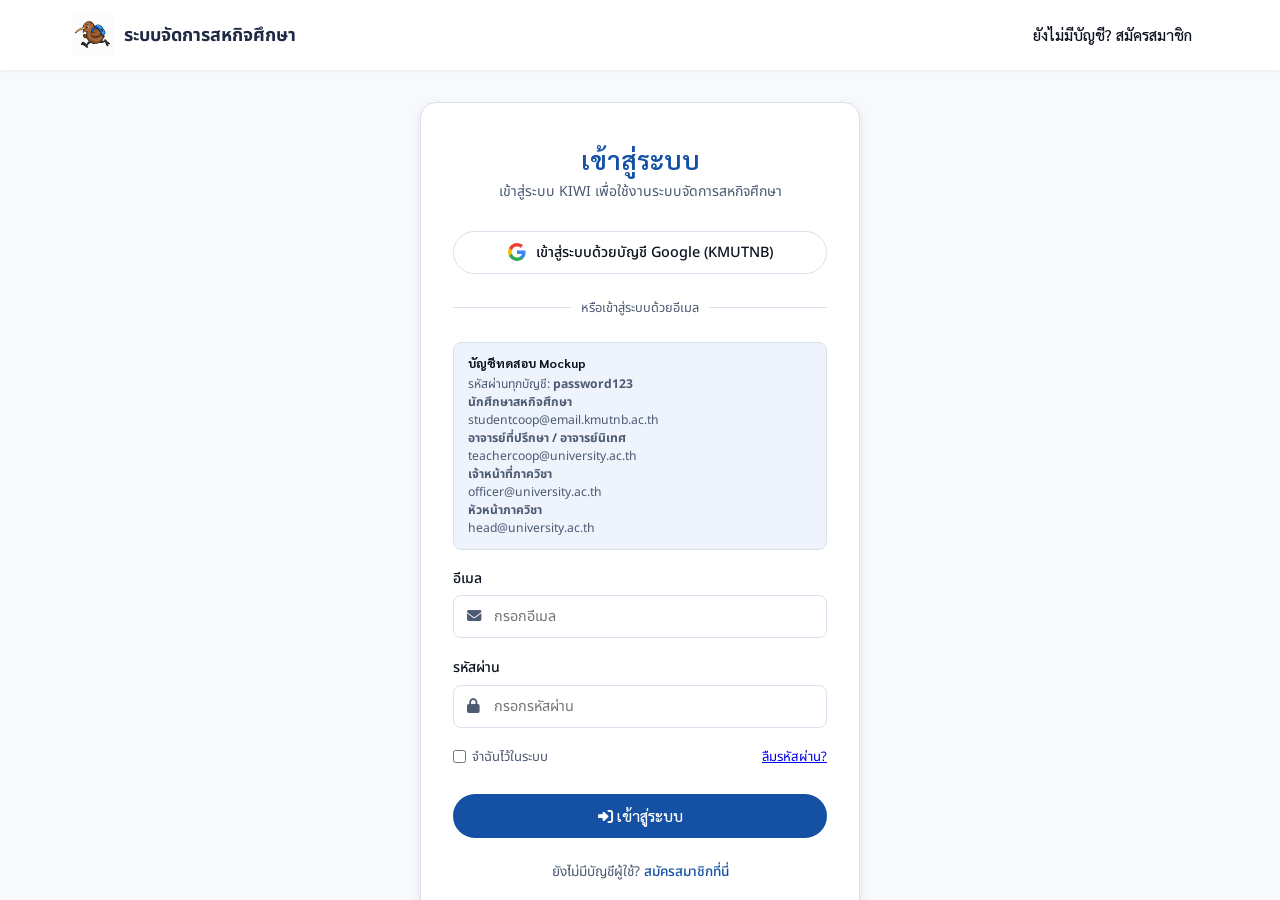
==== commit bb6941ba: "v2" ====
--- a/officer.html
+++ b/officer.html
@@ -5,9 +5,7 @@
 
     <meta name="viewport" content="width=device-width, initial-scale=1.0" />
 
-    <title>
-      แดชบอร์ดเจ้าหน้าที่ภาควิชา | KIWI — ระบบจัดการสหกิจศึกษา
-    </title>
+    <title>แดชบอร์ดเจ้าหน้าที่ภาควิชา | KIWI — ระบบจัดการสหกิจศึกษา</title>
 
     <!-- CSS หลัก -->
     <link rel="stylesheet" href="style.css" />
@@ -26,16 +24,17 @@
 
     <style>
       .btn-mock-sm:disabled {
-  opacity: 0.45;
-  cursor: not-allowed;
-  background: #eef1f5;
-  color: #8793a5;
-  border-color: #d5dce5;
-}
-
-.btn-mock-sm:disabled:hover {
-  background: #eef1f5;
-}
+        opacity: 0.45;
+        cursor: not-allowed;
+        background: #eef1f5;
+        color: #8793a5;
+        border-color: #d5dce5;
+      }
+
+      .btn-mock-sm:disabled:hover {
+        background: #eef1f5;
+      }
+
       /* =========================================================
          ตรวจสอบสถานะเอกสาร
          ========================================================= */
@@ -1200,12 +1199,18 @@
 
         <a class="sidebar-item" data-target="panel-approve">
           <i class="fa-solid fa-clipboard-check"></i>
-          อนุมัติ/ยกเลิกคำร้อง
+          จัดการคำร้องฝึกงานสหกิจศึกษา
         </a>
 
         <a class="sidebar-item" data-target="panel-print">
           <i class="fa-solid fa-print"></i>
-          พิมพ์เอกสารขอความอนุเคราะห์
+          จัดการเอกสารขอความอนุเคราะห์
+        </a>
+
+        <!-- เพิ่มเมนูใหม่ -->
+        <a class="sidebar-item" data-target="panel-send-document">
+          <i class="fa-solid fa-file-arrow-up"></i>
+          จัดการหนังสือส่งตัว
         </a>
 
         <a class="sidebar-item" data-target="panel-chatbot">
@@ -1237,1174 +1242,1323 @@
         <!-- =====================================================
              ภาพรวม
              ===================================================== -->
-<section class="content-panel active" id="panel-overview">
-  <div class="dashboard-banner">
-    <b id="overviewGreeting"> ยินดีต้อนรับ </b>
-
-    <span>
-      ภาพรวมสถานะการดำเนินงานด้านสหกิจศึกษาของภาควิชา
-    </span>
-  </div>
-
-  <div class="officer-overview-head">
-    <div class="officer-overview-title">
-      <h2>
-        <i class="fa-solid fa-chart-simple"></i>
-        สรุปข้อมูลการดำเนินงานสหกิจศึกษา
-      </h2>
-
-      <p>
-        แสดงจำนวนรายการสำคัญที่เจ้าหน้าที่ใช้ติดตามคำร้อง เอกสาร
-        การตอบรับจากสถานประกอบการ และนักศึกษาสหกิจศึกษาที่ยังไม่ได้ยื่นคำร้อง
-      </p>
-    </div>
-
-    <span class="overview-badge">
-      <i class="fa-solid fa-circle-info"></i>
-      ข้อมูลภาพรวมสหกิจศึกษา
-    </span>
-  </div>
-
-  <div class="overview-stat-grid">
-
-    <!-- คำร้องขอสหกิจศึกษา -->
-    <article class="overview-stat-card tone-blue">
-      <div class="overview-stat-top">
-        <div class="overview-stat-icon">
-          <i class="fa-solid fa-file-signature"></i>
-        </div>
-      </div>
-
-      <div class="overview-stat-number">7</div>
-
-      <span class="overview-stat-label">
-        คำร้องขอสหกิจศึกษา
-      </span>
-
-      <span class="overview-stat-note">
-        คำร้องสหกิจศึกษาที่อยู่ในกระบวนการตรวจสอบและดำเนินการ
-      </span>
-    </article>
-
-    <!-- เอกสารขอความอนุเคราะห์ -->
-    <article class="overview-stat-card tone-orange">
-      <div class="overview-stat-top">
-        <div class="overview-stat-icon">
-          <i class="fa-solid fa-file-circle-check"></i>
-        </div>
-      </div>
-
-      <div class="overview-stat-number">4</div>
-
-      <span class="overview-stat-label">
-        เอกสารขอความอนุเคราะห์
-      </span>
-
-      <span class="overview-stat-note">
-        เอกสารของนักศึกษาสหกิจศึกษาที่อยู่ในขั้นตอนจัดทำหรือรอส่ง
-      </span>
-    </article>
-
-    <!-- สถานประกอบการตอบรับ -->
-    <article class="overview-stat-card tone-green">
-      <div class="overview-stat-top">
-        <div class="overview-stat-icon">
-          <i class="fa-solid fa-building-circle-check"></i>
-        </div>
-      </div>
-
-      <div class="overview-stat-number">5</div>
-
-      <span class="overview-stat-label">
-        สถานประกอบการตอบรับนักศึกษาสหกิจศึกษา
-      </span>
-
-      <span class="overview-stat-note">
-        จำนวนนักศึกษาสหกิจศึกษาที่ได้รับการตอบรับจากสถานประกอบการ
-      </span>
-    </article>
-
-    <!-- สถานประกอบการปฏิเสธ -->
-    <article class="overview-stat-card tone-red">
-      <div class="overview-stat-top">
-        <div class="overview-stat-icon">
-          <i class="fa-solid fa-building-circle-xmark"></i>
-        </div>
-      </div>
-
-      <div class="overview-stat-number">2</div>
-
-      <span class="overview-stat-label">
-        สถานประกอบการปฏิเสธรับนักศึกษาสหกิจศึกษา
-      </span>
-
-      <span class="overview-stat-note">
-        รายการที่นักศึกษาต้องดำเนินการเลือกสถานประกอบการใหม่
-      </span>
-    </article>
-
-    <!-- สถานประกอบการในระบบ -->
-    <article class="overview-stat-card tone-purple">
-      <div class="overview-stat-top">
-        <div class="overview-stat-icon">
-          <i class="fa-solid fa-building"></i>
-        </div>
-      </div>
-
-      <div class="overview-stat-number">32</div>
-
-      <span class="overview-stat-label">
-        สถานประกอบการในระบบ
-      </span>
-
-      <span class="overview-stat-note">
-        จำนวนสถานประกอบการที่รองรับนักศึกษาสหกิจศึกษา
-      </span>
-    </article>
-
-    <!-- เอกสารส่งตัว -->
-    <article class="overview-stat-card tone-cyan">
-      <div class="overview-stat-top">
-        <div class="overview-stat-icon">
-          <i class="fa-solid fa-paper-plane"></i>
-        </div>
-      </div>
-
-      <div class="overview-stat-number">6</div>
-
-      <span class="overview-stat-label">
-        เอกสารส่งตัวนักศึกษาสหกิจศึกษา
-      </span>
-
-      <span class="overview-stat-note">
-        รายการเอกสารส่งตัวที่อยู่ในกระบวนการดำเนินงาน
-      </span>
-    </article>
-
-    <!-- ยังไม่ทำคำร้อง -->
-    <article class="overview-stat-card tone-gray">
-      <div class="overview-stat-top">
-        <div class="overview-stat-icon">
-          <i class="fa-solid fa-user-clock"></i>
-        </div>
-      </div>
-
-      <div class="overview-stat-number">11</div>
-
-      <span class="overview-stat-label">
-        นักศึกษาที่ยังไม่ทำคำร้องสหกิจศึกษา
-      </span>
-
-      <span class="overview-stat-note">
-        นักศึกษาสหกิจศึกษาที่ควรติดตามให้ดำเนินการยื่นคำร้อง
-      </span>
-    </article>
-
-  </div>
-
-  <div class="overview-footnote">
-    <i class="fa-solid fa-circle-info"></i>
-
-    <span>
-      ตัวเลขในหน้า Mockup นี้เป็นข้อมูลตัวอย่างสำหรับแสดงรูปแบบ
-      Dashboard ของระบบสหกิจศึกษา
-      และสามารถเปลี่ยนให้ดึงค่าจากฐานข้อมูลจริงภายหลังได้
-    </span>
-  </div>
-</section>
-
-<!-- =====================================================
+        <section class="content-panel active" id="panel-overview">
+          <div class="dashboard-banner">
+            <b id="overviewGreeting"> ยินดีต้อนรับ </b>
+
+            <span> ภาพรวมสถานะการดำเนินงานด้านสหกิจศึกษาของภาควิชา </span>
+          </div>
+
+          <div class="officer-overview-head">
+            <div class="officer-overview-title">
+              <h2>
+                <i class="fa-solid fa-chart-simple"></i>
+                สรุปข้อมูลการดำเนินงานสหกิจศึกษา
+              </h2>
+
+              <p>
+                แสดงจำนวนรายการสำคัญที่เจ้าหน้าที่ใช้ติดตามคำร้อง เอกสาร
+                การตอบรับจากสถานประกอบการ
+                และนักศึกษาสหกิจศึกษาที่ยังไม่ได้ยื่นคำร้อง
+              </p>
+            </div>
+
+            <span class="overview-badge">
+              <i class="fa-solid fa-circle-info"></i>
+              ข้อมูลภาพรวมสหกิจศึกษา
+            </span>
+          </div>
+
+          <div class="overview-stat-grid">
+            <!-- คำร้องขอสหกิจศึกษา -->
+            <article class="overview-stat-card tone-blue">
+              <div class="overview-stat-top">
+                <div class="overview-stat-icon">
+                  <i class="fa-solid fa-file-signature"></i>
+                </div>
+              </div>
+
+              <div class="overview-stat-number">7</div>
+
+              <span class="overview-stat-label"> คำร้องขอสหกิจศึกษา </span>
+
+              <span class="overview-stat-note">
+                คำร้องสหกิจศึกษาที่อยู่ในกระบวนการตรวจสอบและดำเนินการ
+              </span>
+            </article>
+
+            <!-- เอกสารขอความอนุเคราะห์ -->
+            <article class="overview-stat-card tone-orange">
+              <div class="overview-stat-top">
+                <div class="overview-stat-icon">
+                  <i class="fa-solid fa-file-circle-check"></i>
+                </div>
+              </div>
+
+              <div class="overview-stat-number">4</div>
+
+              <span class="overview-stat-label"> เอกสารขอความอนุเคราะห์ </span>
+
+              <span class="overview-stat-note">
+                เอกสารของนักศึกษาสหกิจศึกษาที่อยู่ในขั้นตอนจัดทำหรือรอส่ง
+              </span>
+            </article>
+
+            <!-- สถานประกอบการตอบรับ -->
+            <article class="overview-stat-card tone-green">
+              <div class="overview-stat-top">
+                <div class="overview-stat-icon">
+                  <i class="fa-solid fa-building-circle-check"></i>
+                </div>
+              </div>
+
+              <div class="overview-stat-number">5</div>
+
+              <span class="overview-stat-label">
+                สถานประกอบการตอบรับนักศึกษาสหกิจศึกษา
+              </span>
+
+              <span class="overview-stat-note">
+                จำนวนนักศึกษาสหกิจศึกษาที่ได้รับการตอบรับจากสถานประกอบการ
+              </span>
+            </article>
+
+            <!-- สถานประกอบการปฏิเสธ -->
+            <article class="overview-stat-card tone-red">
+              <div class="overview-stat-top">
+                <div class="overview-stat-icon">
+                  <i class="fa-solid fa-building-circle-xmark"></i>
+                </div>
+              </div>
+
+              <div class="overview-stat-number">2</div>
+
+              <span class="overview-stat-label">
+                สถานประกอบการปฏิเสธรับนักศึกษาสหกิจศึกษา
+              </span>
+
+              <span class="overview-stat-note">
+                รายการที่นักศึกษาต้องดำเนินการเลือกสถานประกอบการใหม่
+              </span>
+            </article>
+
+            <!-- สถานประกอบการในระบบ -->
+            <article class="overview-stat-card tone-purple">
+              <div class="overview-stat-top">
+                <div class="overview-stat-icon">
+                  <i class="fa-solid fa-building"></i>
+                </div>
+              </div>
+
+              <div class="overview-stat-number">32</div>
+
+              <span class="overview-stat-label"> สถานประกอบการในระบบ </span>
+
+              <span class="overview-stat-note">
+                จำนวนสถานประกอบการที่รองรับนักศึกษาสหกิจศึกษา
+              </span>
+            </article>
+
+            <!-- เอกสารส่งตัว -->
+            <article class="overview-stat-card tone-cyan">
+              <div class="overview-stat-top">
+                <div class="overview-stat-icon">
+                  <i class="fa-solid fa-paper-plane"></i>
+                </div>
+              </div>
+
+              <div class="overview-stat-number">6</div>
+
+              <span class="overview-stat-label">
+                เอกสารส่งตัวนักศึกษาสหกิจศึกษา
+              </span>
+
+              <span class="overview-stat-note">
+                รายการเอกสารส่งตัวที่อยู่ในกระบวนการดำเนินงาน
+              </span>
+            </article>
+
+            <!-- ยังไม่ทำคำร้อง -->
+            <article class="overview-stat-card tone-gray">
+              <div class="overview-stat-top">
+                <div class="overview-stat-icon">
+                  <i class="fa-solid fa-user-clock"></i>
+                </div>
+              </div>
+
+              <div class="overview-stat-number">11</div>
+
+              <span class="overview-stat-label">
+                นักศึกษาที่ยังไม่ทำคำร้องสหกิจศึกษา
+              </span>
+
+              <span class="overview-stat-note">
+                นักศึกษาสหกิจศึกษาที่ควรติดตามให้ดำเนินการยื่นคำร้อง
+              </span>
+            </article>
+          </div>
+
+          <div class="overview-footnote">
+            <i class="fa-solid fa-circle-info"></i>
+
+            <span>
+              ตัวเลขในหน้า Mockup นี้เป็นข้อมูลตัวอย่างสำหรับแสดงรูปแบบ
+              Dashboard ของระบบสหกิจศึกษา
+              และสามารถเปลี่ยนให้ดึงค่าจากฐานข้อมูลจริงภายหลังได้
+            </span>
+          </div>
+        </section>
+
+        <!-- =====================================================
      ตรวจสอบสถานะเอกสาร
      ===================================================== -->
 
-<section class="content-panel" id="panel-docstatus">
-  <div class="panel-header">
-    <h2>ตรวจสอบสถานะเอกสาร</h2>
-
-    <p>
-      ตรวจสอบสถานะเอกสารของนักศึกษาสหกิจศึกษา
-      โดยแยกตามประเภทเอกสาร
-    </p>
-  </div>
-
-  <!-- ================= เอกสารคำร้อง ================= -->
-
-  <div class="doc-status-section">
-    <div class="doc-status-section-header">
-      <div class="doc-status-icon">
-        <i class="fa-solid fa-file-signature"></i>
-      </div>
-
-      <div>
-        <h3>เอกสารคำร้องสหกิจศึกษา</h3>
-
-        <p>
-          ตรวจสอบสถานะคำร้องของนักศึกษาสหกิจศึกษา
-        </p>
-      </div>
-    </div>
-
-    <div
-      class="doc-status-grid"
-      style="grid-template-columns: 1fr;"
-    >
-      <div class="doc-status-box">
-        <div class="doc-status-type-title">
-          <div>
-            <i class="fa-solid fa-briefcase"></i>
-            นักศึกษาสหกิจศึกษา
+        <section class="content-panel" id="panel-docstatus">
+          <div class="panel-header">
+            <h2>ตรวจสอบสถานะเอกสาร</h2>
+
+            <p>ตรวจสอบสถานะเอกสารของนักศึกษาสหกิจศึกษา โดยแยกตามประเภทเอกสาร</p>
           </div>
 
-          <span class="type-tag coop">
-            สหกิจศึกษา
-          </span>
-        </div>
-
-        <div class="table-wrapper">
-          <table class="mock-table">
-            <thead>
-              <tr>
-                <th>ชื่อนักศึกษา</th>
-                <th>ประเภทเอกสาร</th>
-                <th class="status-cell">สถานะ</th>
-              </tr>
-            </thead>
-
-            <tbody>
-              <tr>
-                <td>อรุณี พงษ์สุวรรณ</td>
-
-                <td>
-                  คำร้องขอสหกิจศึกษา
-                </td>
-
-                <td class="status-cell">
-                  <span class="tag tag-green">
-                    ส่งแล้ว
-                  </span>
-                </td>
-              </tr>
-
-              <tr>
-                <td>ภูริช วัฒนกุล</td>
-
-                <td>
-                  คำร้องขอสหกิจศึกษา
-                </td>
-
-                <td class="status-cell">
-                  <span class="tag tag-red">
-                    ยังไม่ส่ง
-                  </span>
-                </td>
-              </tr>
-
-              <tr>
-                <td>ชนากานต์ อินทร์แก้ว</td>
-
-                <td>
-                  คำร้องขอสหกิจศึกษา
-                </td>
-
-                <td class="status-cell">
-                  <span class="tag tag-green">
-                    ส่งแล้ว
-                  </span>
-                </td>
-              </tr>
-            </tbody>
-          </table>
-        </div>
-      </div>
-    </div>
-  </div>
-
-
-  <!-- ================= หนังสือขอความอนุเคราะห์ ================= -->
-
-  <div class="doc-status-section">
-    <div class="doc-status-section-header">
-      <div class="doc-status-icon orange">
-        <i class="fa-solid fa-envelope-open-text"></i>
-      </div>
-
-      <div>
-        <h3>เอกสารขอความอนุเคราะห์</h3>
-
-        <p>
-          ตรวจสอบหนังสือขอความอนุเคราะห์ของนักศึกษาสหกิจศึกษา
-          ที่ใช้ติดต่อสถานประกอบการ
-        </p>
-      </div>
-    </div>
-
-<div
-  class="doc-status-grid"
-  style="grid-template-columns: 1fr;"
->
-  <div class="doc-status-box">
-
-    <div class="doc-status-type-title">
-      <div>
-        <i class="fa-solid fa-briefcase"></i>
-        นักศึกษาสหกิจศึกษา
-      </div>
-
-      <span class="type-tag coop">
-        สหกิจศึกษา
-      </span>
-    </div>
-
-
-    <div class="table-wrapper">
-
-      <table class="mock-table">
-
-        <thead>
-          <tr>
-            <th>ชื่อนักศึกษา</th>
-            <th>ประเภทเอกสาร</th>
-            <th class="status-cell">สถานะ</th>
-          </tr>
-        </thead>
-
-
-        <tbody>
-
-          <!-- รอตอบรับ -->
-          <tr>
-            <td>
-              ณัฐวุฒิ เพชรรัตน์
-            </td>
-
-            <td>
-              หนังสือขอความอนุเคราะห์
-            </td>
-
-            <td class="status-cell">
-              <span class="tag tag-muted">
-                รอตอบรับ
-              </span>
-            </td>
-          </tr>
-
-
-          <!-- ตอบรับแล้ว -->
-          <tr>
-            <td>
-              อรุณี พงษ์สุวรรณ
-            </td>
-
-            <td>
-              หนังสือขอความอนุเคราะห์
-            </td>
-
-            <td class="status-cell">
-              <span class="tag tag-green">
-                ตอบรับแล้ว
-              </span>
-            </td>
-          </tr>
-
-
-          <!-- ปฏิเสธ -->
-          <tr>
-            <td>
-              ชนากานต์ อินทร์แก้ว
-            </td>
-
-            <td>
-              หนังสือขอความอนุเคราะห์
-            </td>
-
-            <td class="status-cell">
-              <span class="tag tag-red">
-                ปฏิเสธ
-              </span>
-            </td>
-          </tr>
-
-        </tbody>
-
-      </table>
-
-    </div>
-
-  </div>
-</div>
-  </div>
-
-
-  <!-- ================= หนังสือส่งตัว ================= -->
-
-  <div class="doc-status-section">
-    <div class="doc-status-section-header">
-      <div class="doc-status-icon green">
-        <i class="fa-solid fa-paper-plane"></i>
-      </div>
-
-      <div>
-        <h3>หนังสือส่งตัว</h3>
-
-        <p>
-          ตรวจสอบสถานะหนังสือส่งตัวก่อนนักศึกษาสหกิจศึกษา
-          เข้าปฏิบัติงาน ณ สถานประกอบการ
-        </p>
-      </div>
-    </div>
-
-    <div
-      class="doc-status-grid"
-      style="grid-template-columns: 1fr;"
-    >
-      <div class="doc-status-box">
-        <div class="doc-status-type-title">
-          <div>
-            <i class="fa-solid fa-briefcase"></i>
-            นักศึกษาสหกิจศึกษา
+          <!-- =====================================================
+       1. เอกสารคำร้องสหกิจศึกษา
+       สถานะ:
+       - อนุมัติ
+       - ไม่อนุมัติ
+       - ยื่นแล้ว
+       - ยังไม่ได้ยื่น
+       ===================================================== -->
+
+          <div class="doc-status-section">
+            <div class="doc-status-section-header">
+              <div class="doc-status-icon">
+                <i class="fa-solid fa-file-signature"></i>
+              </div>
+
+              <div>
+                <h3>เอกสารคำร้องสหกิจศึกษา</h3>
+
+                <p>ตรวจสอบสถานะคำร้องของนักศึกษาสหกิจศึกษา</p>
+              </div>
+            </div>
+
+            <div class="doc-status-grid" style="grid-template-columns: 1fr">
+              <div class="doc-status-box">
+                <div class="doc-status-type-title">
+                  <div>
+                    <i class="fa-solid fa-briefcase"></i>
+                    นักศึกษาสหกิจศึกษา
+                  </div>
+
+                  <span class="type-tag coop"> สหกิจศึกษา </span>
+                </div>
+
+                <div class="table-wrapper">
+                  <table class="mock-table">
+                    <thead>
+                      <tr>
+                        <th>ชื่อนักศึกษา</th>
+                        <th>ประเภทเอกสาร</th>
+                        <th class="status-cell">สถานะ</th>
+                      </tr>
+                    </thead>
+
+                    <tbody>
+                      <!-- อนุมัติ -->
+                      <tr>
+                        <td>อรุณี พงษ์สุวรรณ</td>
+
+                        <td>คำร้องขอสหกิจศึกษา</td>
+
+                        <td class="status-cell">
+                          <span class="tag tag-green"> อนุมัติ </span>
+                        </td>
+                      </tr>
+
+                      <!-- ไม่อนุมัติ -->
+                      <tr>
+                        <td>ชนากานต์ อินทร์แก้ว</td>
+
+                        <td>คำร้องขอสหกิจศึกษา</td>
+
+                        <td class="status-cell">
+                          <span class="tag tag-red"> ไม่อนุมัติ </span>
+                        </td>
+                      </tr>
+
+                      <!-- ยื่นแล้ว -->
+                      <tr>
+                        <td>ณัฐวุฒิ เพชรรัตน์</td>
+
+                        <td>คำร้องขอสหกิจศึกษา</td>
+
+                        <td class="status-cell">
+                          <span class="tag tag-muted"> ยื่นแล้ว </span>
+                        </td>
+                      </tr>
+
+                      <!-- ยังไม่ได้ยื่น -->
+                      <tr>
+                        <td>ภูริช วัฒนกุล</td>
+
+                        <td>คำร้องขอสหกิจศึกษา</td>
+
+                        <td class="status-cell">
+                          <span class="tag tag-dark"> ยังไม่ได้ยื่น </span>
+                        </td>
+                      </tr>
+                    </tbody>
+                  </table>
+                </div>
+              </div>
+            </div>
           </div>
 
-          <span class="type-tag coop">
-            สหกิจศึกษา
-          </span>
-        </div>
-
-        <div class="table-wrapper">
-          <table class="mock-table">
-            <thead>
-              <tr>
-                <th>ชื่อนักศึกษา</th>
-                <th>ประเภทเอกสาร</th>
-                <th class="status-cell">สถานะ</th>
-              </tr>
-            </thead>
-
-            <tbody>
-              <tr>
-                <td>ชนากานต์ อินทร์แก้ว</td>
-
-                <td>
-                  หนังสือส่งตัว
-                </td>
-
-                <td class="status-cell">
-                  <span class="tag tag-green">
-                    ส่งแล้ว
-                  </span>
-                </td>
-              </tr>
-
-              <tr>
-                <td>ภูริช วัฒนกุล</td>
-
-                <td>
-                  หนังสือส่งตัว
-                </td>
-
-                <td class="status-cell">
-                  <span class="tag tag-red">
-                    ยังไม่ส่ง
-                  </span>
-                </td>
-              </tr>
-            </tbody>
-          </table>
-        </div>
-      </div>
-    </div>
-  </div>
-
-
-  <!-- =====================================================
+          <!-- =====================================================
+       2. เอกสารขอความอนุเคราะห์
+
+       2.1 สถานะการตอบรับ:
+       - รอตอบรับ
+       - ตอบรับแล้ว
+       - ไม่ตอบรับ
+
+       2.2 สถานะการส่ง:
+       - ส่งแล้ว
+       - ยังไม่ส่ง
+       ===================================================== -->
+
+          <div class="doc-status-section">
+            <div class="doc-status-section-header">
+              <div class="doc-status-icon orange">
+                <i class="fa-solid fa-envelope-open-text"></i>
+              </div>
+
+              <div>
+                <h3>เอกสารขอความอนุเคราะห์</h3>
+
+                <p>ตรวจสอบสถานะการส่งเอกสารและการตอบรับจากสถานประกอบการ</p>
+              </div>
+            </div>
+
+            <div class="doc-status-grid" style="grid-template-columns: 1fr">
+              <div class="doc-status-box">
+                <div class="doc-status-type-title">
+                  <div>
+                    <i class="fa-solid fa-briefcase"></i>
+                    นักศึกษาสหกิจศึกษา
+                  </div>
+
+                  <span class="type-tag coop"> สหกิจศึกษา </span>
+                </div>
+
+                <div class="table-wrapper">
+                  <table class="mock-table">
+                    <thead>
+                      <tr>
+                        <th>ชื่อนักศึกษา</th>
+
+                        <th>ประเภทเอกสาร</th>
+
+                        <th class="status-cell">สถานะการส่ง</th>
+
+                        <th class="status-cell">สถานะการตอบรับ</th>
+                      </tr>
+                    </thead>
+
+                    <tbody>
+                      <!-- ส่งแล้ว / รอตอบรับ -->
+                      <tr>
+                        <td>ณัฐวุฒิ เพชรรัตน์</td>
+
+                        <td>หนังสือขอความอนุเคราะห์</td>
+
+                        <td class="status-cell">
+                          <span class="tag tag-green"> ส่งแล้ว </span>
+                        </td>
+
+                        <td class="status-cell">
+                          <span class="tag tag-muted"> รอตอบรับ </span>
+                        </td>
+                      </tr>
+
+                      <!-- ส่งแล้ว / ตอบรับแล้ว -->
+                      <tr>
+                        <td>อรุณี พงษ์สุวรรณ</td>
+
+                        <td>หนังสือขอความอนุเคราะห์</td>
+
+                        <td class="status-cell">
+                          <span class="tag tag-green"> ส่งแล้ว </span>
+                        </td>
+
+                        <td class="status-cell">
+                          <span class="tag tag-green"> ตอบรับแล้ว </span>
+                        </td>
+                      </tr>
+
+                      <!-- ส่งแล้ว / ไม่ตอบรับ -->
+                      <tr>
+                        <td>ชนากานต์ อินทร์แก้ว</td>
+
+                        <td>หนังสือขอความอนุเคราะห์</td>
+
+                        <td class="status-cell">
+                          <span class="tag tag-green"> ส่งแล้ว </span>
+                        </td>
+
+                        <td class="status-cell">
+                          <span class="tag tag-red"> ไม่ตอบรับ </span>
+                        </td>
+                      </tr>
+
+                      <!-- ยังไม่ส่ง -->
+                      <tr>
+                        <td>ภูริช วัฒนกุล</td>
+
+                        <td>หนังสือขอความอนุเคราะห์</td>
+
+                        <td class="status-cell">
+                          <span class="tag tag-red"> ยังไม่ส่ง </span>
+                        </td>
+
+                        <td class="status-cell">
+                          <span class="tag tag-dark"> - </span>
+                        </td>
+                      </tr>
+                    </tbody>
+                  </table>
+                </div>
+              </div>
+            </div>
+          </div>
+
+          <!-- =====================================================
+       3. หนังสือส่งตัว
+       สถานะ:
+       - พิมพ์แล้ว
+       - ยังไม่พิมพ์
+       ===================================================== -->
+
+          <div class="doc-status-section">
+            <div class="doc-status-section-header">
+              <div class="doc-status-icon green">
+                <i class="fa-solid fa-paper-plane"></i>
+              </div>
+
+              <div>
+                <h3>หนังสือส่งตัว</h3>
+
+                <p>ตรวจสอบสถานะการพิมพ์หนังสือส่งตัว ของนักศึกษาสหกิจศึกษา</p>
+              </div>
+            </div>
+
+            <div class="doc-status-grid" style="grid-template-columns: 1fr">
+              <div class="doc-status-box">
+                <div class="doc-status-type-title">
+                  <div>
+                    <i class="fa-solid fa-briefcase"></i>
+                    นักศึกษาสหกิจศึกษา
+                  </div>
+
+                  <span class="type-tag coop"> สหกิจศึกษา </span>
+                </div>
+
+                <div class="table-wrapper">
+                  <table class="mock-table">
+                    <thead>
+                      <tr>
+                        <th>ชื่อนักศึกษา</th>
+
+                        <th>ประเภทเอกสาร</th>
+
+                        <th class="status-cell">สถานะ</th>
+                      </tr>
+                    </thead>
+
+                    <tbody>
+                      <!-- พิมพ์แล้ว -->
+                      <tr>
+                        <td>ชนากานต์ อินทร์แก้ว</td>
+
+                        <td>หนังสือส่งตัว</td>
+
+                        <td class="status-cell">
+                          <span class="tag tag-green"> พิมพ์แล้ว </span>
+                        </td>
+                      </tr>
+
+                      <!-- ยังไม่พิมพ์ -->
+                      <tr>
+                        <td>ภูริช วัฒนกุล</td>
+
+                        <td>หนังสือส่งตัว</td>
+
+                        <td class="status-cell">
+                          <span class="tag tag-red"> ยังไม่พิมพ์ </span>
+                        </td>
+                      </tr>
+                    </tbody>
+                  </table>
+                </div>
+              </div>
+            </div>
+          </div>
+
+          <!-- =====================================================
        ตารางข้อมูลสำหรับ Chatbot
        ซ่อนไว้ ไม่แสดงบนหน้าเว็บ
        ===================================================== -->
 
-  <div class="document-master-data">
-    <table>
-      <tbody id="documentTableBody">
-
-        <tr
-          data-type="coop"
-          data-status="sent"
-        >
-          <td>อรุณี พงษ์สุวรรณ</td>
-          <td>สหกิจศึกษา</td>
-          <td>คำร้องขอสหกิจศึกษา</td>
-          <td>ส่งแล้ว</td>
-        </tr>
-
-        <tr
-          data-type="coop"
-          data-status="waiting"
-        >
-          <td>ภูริช วัฒนกุล</td>
-          <td>สหกิจศึกษา</td>
-          <td>คำร้องขอสหกิจศึกษา</td>
-          <td>ยังไม่ส่ง</td>
-        </tr>
-
-        <tr
-          data-type="coop"
-          data-status="sent"
-        >
-          <td>ชนากานต์ อินทร์แก้ว</td>
-          <td>สหกิจศึกษา</td>
-          <td>คำร้องขอสหกิจศึกษา</td>
-          <td>ส่งแล้ว</td>
-        </tr>
-
-        <tr
-          data-type="coop"
-          data-status="waiting"
-        >
-          <td>ณัฐวุฒิ เพชรรัตน์</td>
-          <td>สหกิจศึกษา</td>
-          <td>หนังสือขอความอนุเคราะห์</td>
-          <td>ยังไม่ส่ง</td>
-        </tr>
-
-        <tr
-          data-type="coop"
-          data-status="sent"
-        >
-          <td>อรุณี พงษ์สุวรรณ</td>
-          <td>สหกิจศึกษา</td>
-          <td>หนังสือขอความอนุเคราะห์</td>
-          <td>ส่งแล้ว</td>
-        </tr>
-
-        <tr
-          data-type="coop"
-          data-status="sent"
-        >
-          <td>ชนากานต์ อินทร์แก้ว</td>
-          <td>สหกิจศึกษา</td>
-          <td>หนังสือส่งตัว</td>
-          <td>ส่งแล้ว</td>
-        </tr>
-
-        <tr
-          data-type="coop"
-          data-status="waiting"
-        >
-          <td>ภูริช วัฒนกุล</td>
-          <td>สหกิจศึกษา</td>
-          <td>หนังสือส่งตัว</td>
-          <td>ยังไม่ส่ง</td>
-        </tr>
-
-      </tbody>
-    </table>
-  </div>
-</section>
-
-<!-- =====================================================
+          <div class="document-master-data">
+            <table>
+              <tbody id="documentTableBody">
+                <!-- =========================
+             คำร้องสหกิจศึกษา
+             ========================= -->
+
+                <tr
+                  data-type="coop"
+                  data-document="request"
+                  data-status="approved"
+                >
+                  <td>อรุณี พงษ์สุวรรณ</td>
+                  <td>สหกิจศึกษา</td>
+                  <td>คำร้องขอสหกิจศึกษา</td>
+                  <td>อนุมัติ</td>
+                </tr>
+
+                <tr
+                  data-type="coop"
+                  data-document="request"
+                  data-status="rejected"
+                >
+                  <td>ชนากานต์ อินทร์แก้ว</td>
+                  <td>สหกิจศึกษา</td>
+                  <td>คำร้องขอสหกิจศึกษา</td>
+                  <td>ไม่อนุมัติ</td>
+                </tr>
+
+                <tr
+                  data-type="coop"
+                  data-document="request"
+                  data-status="submitted"
+                >
+                  <td>ณัฐวุฒิ เพชรรัตน์</td>
+                  <td>สหกิจศึกษา</td>
+                  <td>คำร้องขอสหกิจศึกษา</td>
+                  <td>ยื่นแล้ว</td>
+                </tr>
+
+                <tr
+                  data-type="coop"
+                  data-document="request"
+                  data-status="not-submitted"
+                >
+                  <td>ภูริช วัฒนกุล</td>
+                  <td>สหกิจศึกษา</td>
+                  <td>คำร้องขอสหกิจศึกษา</td>
+                  <td>ยังไม่ได้ยื่น</td>
+                </tr>
+
+                <!-- =========================
+             หนังสือขอความอนุเคราะห์
+             ========================= -->
+
+                <tr
+                  data-type="coop"
+                  data-document="assistance"
+                  data-send-status="sent"
+                  data-response-status="waiting"
+                >
+                  <td>ณัฐวุฒิ เพชรรัตน์</td>
+                  <td>สหกิจศึกษา</td>
+                  <td>หนังสือขอความอนุเคราะห์</td>
+                  <td>ส่งแล้ว / รอตอบรับ</td>
+                </tr>
+
+                <tr
+                  data-type="coop"
+                  data-document="assistance"
+                  data-send-status="sent"
+                  data-response-status="accepted"
+                >
+                  <td>อรุณี พงษ์สุวรรณ</td>
+                  <td>สหกิจศึกษา</td>
+                  <td>หนังสือขอความอนุเคราะห์</td>
+                  <td>ส่งแล้ว / ตอบรับแล้ว</td>
+                </tr>
+
+                <tr
+                  data-type="coop"
+                  data-document="assistance"
+                  data-send-status="sent"
+                  data-response-status="rejected"
+                >
+                  <td>ชนากานต์ อินทร์แก้ว</td>
+                  <td>สหกิจศึกษา</td>
+                  <td>หนังสือขอความอนุเคราะห์</td>
+                  <td>ส่งแล้ว / ไม่ตอบรับ</td>
+                </tr>
+
+                <tr
+                  data-type="coop"
+                  data-document="assistance"
+                  data-send-status="not-sent"
+                  data-response-status=""
+                >
+                  <td>ภูริช วัฒนกุล</td>
+                  <td>สหกิจศึกษา</td>
+                  <td>หนังสือขอความอนุเคราะห์</td>
+                  <td>ยังไม่ส่ง</td>
+                </tr>
+
+                <!-- =========================
+             หนังสือส่งตัว
+             ========================= -->
+
+                <tr
+                  data-type="coop"
+                  data-document="send-letter"
+                  data-status="printed"
+                >
+                  <td>ชนากานต์ อินทร์แก้ว</td>
+                  <td>สหกิจศึกษา</td>
+                  <td>หนังสือส่งตัว</td>
+                  <td>พิมพ์แล้ว</td>
+                </tr>
+
+                <tr
+                  data-type="coop"
+                  data-document="send-letter"
+                  data-status="not-printed"
+                >
+                  <td>ภูริช วัฒนกุล</td>
+                  <td>สหกิจศึกษา</td>
+                  <td>หนังสือส่งตัว</td>
+                  <td>ยังไม่พิมพ์</td>
+                </tr>
+              </tbody>
+            </table>
+          </div>
+        </section>
+
+        <!-- =====================================================
      ตรวจสอบคำร้องสหกิจศึกษา
      ===================================================== -->
 
-<section class="content-panel" id="panel-approve">
-  <div class="panel-header">
-    <h2>ตรวจสอบคำร้องสหกิจศึกษา</h2>
-
-    <p>
-      ตรวจสอบรายละเอียดคำร้องขอสหกิจศึกษาที่นักศึกษายื่นเข้ามา
-      และสามารถพิมพ์เอกสารเป็น PDF ได้
-    </p>
-  </div>
-
-  <div class="table-wrapper">
-    <table class="mock-table" id="coopRequestTable">
-      <thead>
-        <tr>
-          <th>ชื่อนักศึกษา</th>
-          <th>รหัสนักศึกษา</th>
-          <th>ประเภท</th>
-          <th>สถานประกอบการ</th>
-          <th>ตำแหน่ง</th>
-          <th>วันที่ยื่น</th>
-          <th>สถานะ</th>
-          <th>การดำเนินการ</th>
-        </tr>
-      </thead>
-
-      <tbody>
-
-        <!-- ================= นักศึกษา 1 ================= -->
-
-        <tr
-          data-student-name="นางสาวพิมพ์ชนก สุขใจ"
-          data-student-id="6702458196"
-          data-major="INE"
-          data-company="BlueWave Digital Co., Ltd."
-          data-position="Frontend Developer"
-          data-province="ชลบุรี"
-          data-submit-date="3 ก.ย. 2569"
-          data-email="studentcoop@email.kmutnb.ac.th"
-          data-status="submitted"
-        >
-          <td>นางสาวพิมพ์ชนก สุขใจ</td>
-
-          <td>6702458196</td>
-
-          <td>
-            <span class="type-tag coop">
-              สหกิจศึกษา
-            </span>
-          </td>
-
-          <td>BlueWave Digital Co., Ltd.</td>
-
-          <td>Frontend Developer</td>
-
-          <td>3 ก.ย. 2569</td>
-
-          <td>
-            <span class="tag tag-green request-status">
-              ยื่นคำร้องแล้ว
-            </span>
-          </td>
-
-          <td>
-            <div class="action-group">
-
-              <button
-                type="button"
-                class="btn-mock-sm"
-                onclick="viewCoopRequestDetail(this)"
-              >
-                <i class="fa-solid fa-eye"></i>
-                ดูรายละเอียด
-              </button>
-
-
-              <button
-                type="button"
-                class="btn-mock-sm"
-                onclick="printCoopRequestPDF(this)"
-              >
-                <i class="fa-solid fa-file-pdf"></i>
-                พิมพ์ PDF
-              </button>
-
-            </div>
-          </td>
-        </tr>
-
-
-        <!-- ================= นักศึกษา 2 ================= -->
-
-        <tr
-          data-student-name="อรุณี พงษ์สุวรรณ"
-          data-student-id="6702458202"
-          data-major="IT"
-          data-company="DataSphere Thailand"
-          data-position="Data Analyst"
-          data-province="กรุงเทพมหานคร"
-          data-submit-date="2 ก.ย. 2569"
-          data-email="arunee@kmutnb.ac.th"
-          data-status="submitted"
-        >
-          <td>อรุณี พงษ์สุวรรณ</td>
-
-          <td>6702458202</td>
-
-          <td>
-            <span class="type-tag coop">
-              สหกิจศึกษา
-            </span>
-          </td>
-
-          <td>DataSphere Thailand</td>
-
-          <td>Data Analyst</td>
-
-          <td>2 ก.ย. 2569</td>
-
-          <td>
-            <span class="tag tag-green request-status">
-              ยื่นคำร้องแล้ว
-            </span>
-          </td>
-
-          <td>
-            <div class="action-group">
-
-              <button
-                type="button"
-                class="btn-mock-sm"
-                onclick="viewCoopRequestDetail(this)"
-              >
-                <i class="fa-solid fa-eye"></i>
-                ดูรายละเอียด
-              </button>
-
-
-              <button
-                type="button"
-                class="btn-mock-sm"
-                onclick="printCoopRequestPDF(this)"
-              >
-                <i class="fa-solid fa-file-pdf"></i>
-                พิมพ์ PDF
-              </button>
-
-            </div>
-          </td>
-        </tr>
-
-
-        <!-- ================= นักศึกษา 3 ================= -->
-
-        <tr
-          data-student-name="ภูริช วัฒนกุล"
-          data-student-id="6702458208"
-          data-major="INE"
-          data-company="Business Intelligence Group"
-          data-position="Business Analyst"
-          data-province="กรุงเทพมหานคร"
-          data-submit-date="30 ส.ค. 2569"
-          data-email="purich@kmutnb.ac.th"
-          data-status="submitted"
-        >
-          <td>ภูริช วัฒนกุล</td>
-
-          <td>6702458208</td>
-
-          <td>
-            <span class="type-tag coop">
-              สหกิจศึกษา
-            </span>
-          </td>
-
-          <td>Business Intelligence Group</td>
-
-          <td>Business Analyst</td>
-
-          <td>30 ส.ค. 2569</td>
-
-          <td>
-            <span class="tag tag-green request-status">
-              ยื่นคำร้องแล้ว
-            </span>
-          </td>
-
-          <td>
-            <div class="action-group">
-
-              <button
-                type="button"
-                class="btn-mock-sm"
-                onclick="viewCoopRequestDetail(this)"
-              >
-                <i class="fa-solid fa-eye"></i>
-                ดูรายละเอียด
-              </button>
-
-
-              <button
-                type="button"
-                class="btn-mock-sm"
-                onclick="printCoopRequestPDF(this)"
-              >
-                <i class="fa-solid fa-file-pdf"></i>
-                พิมพ์ PDF
-              </button>
-
-            </div>
-          </td>
-        </tr>
-
-      </tbody>
-    </table>
-  </div>
-</section>
-
-<!-- =====================================================
+        <section class="content-panel" id="panel-approve">
+          <div class="panel-header">
+            <h2>ตรวจสอบคำร้องสหกิจศึกษา</h2>
+
+            <p>
+              ตรวจสอบรายละเอียดคำร้องขอสหกิจศึกษาที่นักศึกษายื่นเข้ามา
+              และสามารถพิมพ์เอกสารเป็น PDF ได้
+            </p>
+          </div>
+
+          <div class="table-wrapper">
+            <table class="mock-table" id="coopRequestTable">
+              <thead>
+                <tr>
+                  <th>ชื่อนักศึกษา</th>
+
+                  <th>รหัสนักศึกษา</th>
+
+                  <th>ประเภท</th>
+
+                  <th>สถานประกอบการ</th>
+
+                  <th>ตำแหน่ง</th>
+
+                  <th>วันที่ยื่น</th>
+
+                  <th>สถานะ</th>
+
+                  <th>การดำเนินการ</th>
+                </tr>
+              </thead>
+
+              <tbody>
+                <!-- =====================================================
+             นักศึกษา 1
+             ===================================================== -->
+
+                <tr
+                  data-student-name="นางสาวพิมพ์ชนก สุขใจ"
+                  data-student-id="6702458196"
+                  data-major="INE"
+                  data-company="BlueWave Digital Co., Ltd."
+                  data-position="Frontend Developer"
+                  data-province="ชลบุรี"
+                  data-submit-date="3 ก.ย. 2569"
+                  data-email="studentcoop@email.kmutnb.ac.th"
+                  data-status="submitted"
+                >
+                  <td>นางสาวพิมพ์ชนก สุขใจ</td>
+
+                  <td>6702458196</td>
+
+                  <td>
+                    <span class="type-tag coop"> สหกิจศึกษา </span>
+                  </td>
+
+                  <td>BlueWave Digital Co., Ltd.</td>
+
+                  <td>Frontend Developer</td>
+
+                  <td>3 ก.ย. 2569</td>
+
+                  <td>
+                    <span class="tag tag-green request-status">
+                      ยื่นคำร้องแล้ว
+                    </span>
+                  </td>
+
+                  <td>
+                    <div class="action-group">
+                      <!-- ดูรายละเอียด -->
+
+                      <button
+                        type="button"
+                        class="btn-mock-sm"
+                        onclick="viewCoopRequestDetail(this)"
+                      >
+                        <i class="fa-solid fa-eye"></i>
+
+                        ดูรายละเอียด
+                      </button>
+
+                      <!-- พิมพ์ PDF -->
+
+                      <button
+                        type="button"
+                        class="btn-mock-sm"
+                        onclick="printCoopRequestPDF(this)"
+                      >
+                        <i class="fa-solid fa-file-pdf"></i>
+
+                        พิมพ์ PDF
+                      </button>
+
+                      <!-- ยกเลิกคำร้อง -->
+
+                      <button
+                        type="button"
+                        class="btn-mock-sm danger"
+                        onclick="cancelCoopRequest(this)"
+                      >
+                        <i class="fa-solid fa-ban"></i>
+
+                        ยกเลิกคำร้อง
+                      </button>
+                    </div>
+                  </td>
+                </tr>
+
+                <!-- =====================================================
+             นักศึกษา 2
+             ===================================================== -->
+
+                <tr
+                  data-student-name="อรุณี พงษ์สุวรรณ"
+                  data-student-id="6702458202"
+                  data-major="IT"
+                  data-company="DataSphere Thailand"
+                  data-position="Data Analyst"
+                  data-province="กรุงเทพมหานคร"
+                  data-submit-date="2 ก.ย. 2569"
+                  data-email="arunee@kmutnb.ac.th"
+                  data-status="submitted"
+                >
+                  <td>อรุณี พงษ์สุวรรณ</td>
+
+                  <td>6702458202</td>
+
+                  <td>
+                    <span class="type-tag coop"> สหกิจศึกษา </span>
+                  </td>
+
+                  <td>DataSphere Thailand</td>
+
+                  <td>Data Analyst</td>
+
+                  <td>2 ก.ย. 2569</td>
+
+                  <td>
+                    <span class="tag tag-green request-status">
+                      ยื่นคำร้องแล้ว
+                    </span>
+                  </td>
+
+                  <td>
+                    <div class="action-group">
+                      <!-- ดูรายละเอียด -->
+
+                      <button
+                        type="button"
+                        class="btn-mock-sm"
+                        onclick="viewCoopRequestDetail(this)"
+                      >
+                        <i class="fa-solid fa-eye"></i>
+
+                        ดูรายละเอียด
+                      </button>
+
+                      <!-- พิมพ์ PDF -->
+
+                      <button
+                        type="button"
+                        class="btn-mock-sm"
+                        onclick="printCoopRequestPDF(this)"
+                      >
+                        <i class="fa-solid fa-file-pdf"></i>
+
+                        พิมพ์ PDF
+                      </button>
+
+                      <!-- ยกเลิกคำร้อง -->
+
+                      <button
+                        type="button"
+                        class="btn-mock-sm danger"
+                        onclick="cancelCoopRequest(this)"
+                      >
+                        <i class="fa-solid fa-ban"></i>
+
+                        ยกเลิกคำร้อง
+                      </button>
+                    </div>
+                  </td>
+                </tr>
+
+                <!-- =====================================================
+             นักศึกษา 3
+             ===================================================== -->
+
+                <tr
+                  data-student-name="ภูริช วัฒนกุล"
+                  data-student-id="6702458208"
+                  data-major="INE"
+                  data-company="Business Intelligence Group"
+                  data-position="Business Analyst"
+                  data-province="กรุงเทพมหานคร"
+                  data-submit-date="30 ส.ค. 2569"
+                  data-email="purich@kmutnb.ac.th"
+                  data-status="submitted"
+                >
+                  <td>ภูริช วัฒนกุล</td>
+
+                  <td>6702458208</td>
+
+                  <td>
+                    <span class="type-tag coop"> สหกิจศึกษา </span>
+                  </td>
+
+                  <td>Business Intelligence Group</td>
+
+                  <td>Business Analyst</td>
+
+                  <td>30 ส.ค. 2569</td>
+
+                  <td>
+                    <span class="tag tag-green request-status">
+                      ยื่นคำร้องแล้ว
+                    </span>
+                  </td>
+
+                  <td>
+                    <div class="action-group">
+                      <!-- ดูรายละเอียด -->
+
+                      <button
+                        type="button"
+                        class="btn-mock-sm"
+                        onclick="viewCoopRequestDetail(this)"
+                      >
+                        <i class="fa-solid fa-eye"></i>
+
+                        ดูรายละเอียด
+                      </button>
+
+                      <!-- พิมพ์ PDF -->
+
+                      <button
+                        type="button"
+                        class="btn-mock-sm"
+                        onclick="printCoopRequestPDF(this)"
+                      >
+                        <i class="fa-solid fa-file-pdf"></i>
+
+                        พิมพ์ PDF
+                      </button>
+
+                      <!-- ยกเลิกคำร้อง -->
+
+                      <button
+                        type="button"
+                        class="btn-mock-sm danger"
+                        onclick="cancelCoopRequest(this)"
+                      >
+                        <i class="fa-solid fa-ban"></i>
+
+                        ยกเลิกคำร้อง
+                      </button>
+                    </div>
+                  </td>
+                </tr>
+              </tbody>
+            </table>
+          </div>
+        </section>
+
+        <!-- =====================================================
      จัดการเอกสารและฟอร์มตอบรับนักศึกษาสหกิจศึกษา
      ===================================================== -->
 
-<section class="content-panel" id="panel-print">
-  <div class="panel-header">
-    <h2>จัดการเอกสารสหกิจศึกษา</h2>
-
-    <p>
-      จัดการหนังสือขอความอนุเคราะห์และเอกสารส่งตัวนักศึกษาสหกิจศึกษา
-      พร้อมส่งฟอร์มตอบรับให้สถานประกอบการ
-    </p>
-  </div>
-
-  <div
-    style="
-      font-size: 0.95rem;
-      font-weight: 600;
-      margin: 1.4rem 0 0.7rem;
-    "
-  >
-    รายการเอกสาร
-  </div>
-
-  <div class="table-wrapper">
-    <table class="mock-table" id="printDocumentTable">
-      <thead>
-        <tr>
-          <th style="width: 70px; text-align: center">
-            ลำดับ
-          </th>
-
-          <th>
-            ชื่อนักศึกษา
-          </th>
-
-          <th>
-            ประเภทเอกสาร
-          </th>
-
-          <th>
-            สถานประกอบการ
-          </th>
-
-          <th>
-            สถานะการตอบรับ
-          </th>
-
-          <th>
-            การดำเนินการ
-          </th>
-        </tr>
-      </thead>
-
-      <tbody>
-
-        <!-- ================= รายการ 1 ================= -->
-
-        <tr data-response-status="not-sent">
-          <td style="text-align: center">
-            1
-          </td>
-
-          <td class="print-student-name">
-            นางสาวพิมพ์ชนก สุขใจ
-          </td>
-
-          <td class="print-document-type">
-            หนังสือขอความอนุเคราะห์
-          </td>
-
-          <td class="print-company-name">
-            BlueWave Digital Co., Ltd.
-          </td>
-
-          <td class="response-status-cell">
-            <span class="tag tag-muted response-status">
-              ยังไม่ส่งฟอร์ม
+        <section class="content-panel" id="panel-print">
+          <div class="panel-header">
+            <h2>จัดการเอกสารสหกิจศึกษา</h2>
+
+            <p>
+              จัดการหนังสือขอความอนุเคราะห์และเอกสารส่งตัวนักศึกษาสหกิจศึกษา
+              พร้อมส่งฟอร์มตอบรับให้สถานประกอบการ
+            </p>
+          </div>
+
+          <div
+            style="
+              font-size: 0.95rem;
+              font-weight: 600;
+              margin: 1.4rem 0 0.7rem;
+            "
+          >
+            รายการเอกสาร
+          </div>
+
+          <div class="table-wrapper">
+            <table class="mock-table" id="printDocumentTable">
+              <thead>
+                <tr>
+                  <th style="width: 70px; text-align: center">ลำดับ</th>
+
+                  <th>ชื่อนักศึกษา</th>
+
+                  <th>ประเภทเอกสาร</th>
+
+                  <th>สถานประกอบการ</th>
+
+                  <th>สถานะการตอบรับ</th>
+
+                  <th>การดำเนินการ</th>
+                </tr>
+              </thead>
+
+              <tbody>
+                <!-- ================= รายการ 1 ================= -->
+
+                <tr data-response-status="not-sent">
+                  <td style="text-align: center">1</td>
+
+                  <td class="print-student-name">นางสาวพิมพ์ชนก สุขใจ</td>
+
+                  <td class="print-document-type">หนังสือขอความอนุเคราะห์</td>
+
+                  <td class="print-company-name">BlueWave Digital Co., Ltd.</td>
+
+                  <td class="response-status-cell">
+                    <span class="tag tag-muted response-status">
+                      ยังไม่ส่งฟอร์ม
+                    </span>
+                  </td>
+
+                  <td>
+                    <div class="action-group">
+                      <button
+                        type="button"
+                        class="btn-mock-sm"
+                        onclick="editPrintDocument(this)"
+                      >
+                        <i class="fa-solid fa-pen-to-square"></i>
+                        แก้ไข
+                      </button>
+
+                      <button
+                        type="button"
+                        class="btn-mock-sm danger"
+                        onclick="deletePrintDocument(this)"
+                      >
+                        <i class="fa-solid fa-trash"></i>
+                        ลบ
+                      </button>
+
+                      <button
+                        type="button"
+                        class="btn-mock-sm"
+                        onclick="sendResponseForm(this)"
+                      >
+                        <i class="fa-solid fa-paper-plane"></i>
+                        ส่งฟอร์มตอบรับ
+                      </button>
+
+                      <button
+                        type="button"
+                        class="btn-mock-sm"
+                        onclick="editResponseStatus(this)"
+                      >
+                        <i class="fa-solid fa-pen"></i>
+                        แก้ไขสถานะ
+                      </button>
+
+                      <button
+                        type="button"
+                        class="btn-mock-sm solid print-document-button"
+                        onclick="printDocumentRow(this)"
+                        disabled
+                      >
+                        <i class="fa-solid fa-print"></i>
+                        พิมพ์
+                      </button>
+                    </div>
+                  </td>
+                </tr>
+
+                <!-- ================= รายการ 2 ================= -->
+
+                <tr data-response-status="waiting">
+                  <td style="text-align: center">2</td>
+
+                  <td class="print-student-name">อรุณี พงษ์สุวรรณ</td>
+
+                  <td class="print-document-type">หนังสือขอความอนุเคราะห์</td>
+
+                  <td class="print-company-name">DataSphere Thailand</td>
+
+                  <td class="response-status-cell">
+                    <span class="tag tag-muted response-status">
+                      รอตอบรับ
+                    </span>
+                  </td>
+
+                  <td>
+                    <div class="action-group">
+                      <button
+                        type="button"
+                        class="btn-mock-sm"
+                        onclick="editPrintDocument(this)"
+                      >
+                        <i class="fa-solid fa-pen-to-square"></i>
+                        แก้ไข
+                      </button>
+
+                      <button
+                        type="button"
+                        class="btn-mock-sm danger"
+                        onclick="deletePrintDocument(this)"
+                      >
+                        <i class="fa-solid fa-trash"></i>
+                        ลบ
+                      </button>
+
+                      <button
+                        type="button"
+                        class="btn-mock-sm"
+                        onclick="sendResponseForm(this)"
+                      >
+                        <i class="fa-solid fa-paper-plane"></i>
+                        ส่งฟอร์มอีกครั้ง
+                      </button>
+
+                      <button
+                        type="button"
+                        class="btn-mock-sm"
+                        onclick="editResponseStatus(this)"
+                      >
+                        <i class="fa-solid fa-pen"></i>
+                        แก้ไขสถานะ
+                      </button>
+
+                      <button
+                        type="button"
+                        class="btn-mock-sm solid print-document-button"
+                        onclick="printDocumentRow(this)"
+                        disabled
+                      >
+                        <i class="fa-solid fa-print"></i>
+                        พิมพ์
+                      </button>
+                    </div>
+                  </td>
+                </tr>
+
+                <!-- ================= รายการ 3 ================= -->
+
+                <tr data-response-status="accepted">
+                  <td style="text-align: center">3</td>
+
+                  <td class="print-student-name">ภูริช วัฒนกุล</td>
+
+                  <td class="print-document-type">เอกสารส่งตัวนักศึกษา</td>
+
+                  <td class="print-company-name">
+                    Business Intelligence Group
+                  </td>
+
+                  <td class="response-status-cell">
+                    <span class="tag tag-green response-status">
+                      ตอบรับแล้ว
+                    </span>
+                  </td>
+
+                  <td>
+                    <div class="action-group">
+                      <button
+                        type="button"
+                        class="btn-mock-sm"
+                        onclick="editPrintDocument(this)"
+                      >
+                        <i class="fa-solid fa-pen-to-square"></i>
+                        แก้ไข
+                      </button>
+
+                      <button
+                        type="button"
+                        class="btn-mock-sm danger"
+                        onclick="deletePrintDocument(this)"
+                      >
+                        <i class="fa-solid fa-trash"></i>
+                        ลบ
+                      </button>
+
+                      <button
+                        type="button"
+                        class="btn-mock-sm"
+                        onclick="sendResponseForm(this)"
+                      >
+                        <i class="fa-solid fa-paper-plane"></i>
+                        ส่งฟอร์มอีกครั้ง
+                      </button>
+
+                      <button
+                        type="button"
+                        class="btn-mock-sm"
+                        onclick="editResponseStatus(this)"
+                      >
+                        <i class="fa-solid fa-pen"></i>
+                        แก้ไขสถานะ
+                      </button>
+
+                      <button
+                        type="button"
+                        class="btn-mock-sm solid print-document-button"
+                        onclick="printDocumentRow(this)"
+                      >
+                        <i class="fa-solid fa-print"></i>
+                        พิมพ์
+                      </button>
+                    </div>
+                  </td>
+                </tr>
+
+                <!-- ================= รายการ 4 ================= -->
+
+                <tr data-response-status="rejected">
+                  <td style="text-align: center">4</td>
+
+                  <td class="print-student-name">ชนากานต์ อินทร์แก้ว</td>
+
+                  <td class="print-document-type">หนังสือขอความอนุเคราะห์</td>
+
+                  <td class="print-company-name">Nova Cloud Labs</td>
+
+                  <td class="response-status-cell">
+                    <span class="tag tag-red response-status"> ไม่ตอบรับ </span>
+                  </td>
+
+                  <td>
+                    <div class="action-group">
+                      <button
+                        type="button"
+                        class="btn-mock-sm"
+                        onclick="editPrintDocument(this)"
+                      >
+                        <i class="fa-solid fa-pen-to-square"></i>
+                        แก้ไข
+                      </button>
+
+                      <button
+                        type="button"
+                        class="btn-mock-sm danger"
+                        onclick="deletePrintDocument(this)"
+                      >
+                        <i class="fa-solid fa-trash"></i>
+                        ลบ
+                      </button>
+
+                      <button
+                        type="button"
+                        class="btn-mock-sm"
+                        onclick="sendResponseForm(this)"
+                      >
+                        <i class="fa-solid fa-paper-plane"></i>
+                        ส่งฟอร์มอีกครั้ง
+                      </button>
+
+                      <button
+                        type="button"
+                        class="btn-mock-sm"
+                        onclick="editResponseStatus(this)"
+                      >
+                        <i class="fa-solid fa-pen"></i>
+                        แก้ไขสถานะ
+                      </button>
+
+                      <button
+                        type="button"
+                        class="btn-mock-sm solid print-document-button"
+                        onclick="printDocumentRow(this)"
+                        disabled
+                      >
+                        <i class="fa-solid fa-print"></i>
+                        พิมพ์
+                      </button>
+                    </div>
+                  </td>
+                </tr>
+              </tbody>
+            </table>
+          </div>
+
+          <div class="doc-status-note">
+            <i class="fa-solid fa-circle-info"></i>
+
+            <span>
+              ปุ่มพิมพ์เอกสารจะสามารถใช้งานได้
+              เมื่อสถานประกอบการตอบรับนักศึกษาสหกิจศึกษาแล้วเท่านั้น
             </span>
-          </td>
-
-          <td>
-            <div class="action-group">
-
-              <button
-                type="button"
-                class="btn-mock-sm"
-                onclick="editPrintDocument(this)"
-              >
-                <i class="fa-solid fa-pen-to-square"></i>
-                แก้ไข
-              </button>
-
-              <button
-                type="button"
-                class="btn-mock-sm danger"
-                onclick="deletePrintDocument(this)"
-              >
-                <i class="fa-solid fa-trash"></i>
-                ลบ
-              </button>
-
-              <button
-                type="button"
-                class="btn-mock-sm"
-                onclick="sendResponseForm(this)"
-              >
-                <i class="fa-solid fa-paper-plane"></i>
-                ส่งฟอร์มตอบรับ
-              </button>
-
-              <button
-                type="button"
-                class="btn-mock-sm"
-                onclick="editResponseStatus(this)"
-              >
-                <i class="fa-solid fa-pen"></i>
-                แก้ไขสถานะ
-              </button>
-
-              <button
-                type="button"
-                class="btn-mock-sm solid print-document-button"
-                onclick="printDocumentRow(this)"
-                disabled
-              >
-                <i class="fa-solid fa-print"></i>
-                พิมพ์
-              </button>
-
-            </div>
-          </td>
-        </tr>
-
-
-        <!-- ================= รายการ 2 ================= -->
-
-        <tr data-response-status="waiting">
-          <td style="text-align: center">
-            2
-          </td>
-
-          <td class="print-student-name">
-            อรุณี พงษ์สุวรรณ
-          </td>
-
-          <td class="print-document-type">
-            หนังสือขอความอนุเคราะห์
-          </td>
-
-          <td class="print-company-name">
-            DataSphere Thailand
-          </td>
-
-          <td class="response-status-cell">
-            <span class="tag tag-muted response-status">
-              รอตอบรับ
-            </span>
-          </td>
-
-          <td>
-            <div class="action-group">
-
-              <button
-                type="button"
-                class="btn-mock-sm"
-                onclick="editPrintDocument(this)"
-              >
-                <i class="fa-solid fa-pen-to-square"></i>
-                แก้ไข
-              </button>
-
-              <button
-                type="button"
-                class="btn-mock-sm danger"
-                onclick="deletePrintDocument(this)"
-              >
-                <i class="fa-solid fa-trash"></i>
-                ลบ
-              </button>
-
-              <button
-                type="button"
-                class="btn-mock-sm"
-                onclick="sendResponseForm(this)"
-              >
-                <i class="fa-solid fa-paper-plane"></i>
-                ส่งฟอร์มอีกครั้ง
-              </button>
-
-              <button
-                type="button"
-                class="btn-mock-sm"
-                onclick="editResponseStatus(this)"
-              >
-                <i class="fa-solid fa-pen"></i>
-                แก้ไขสถานะ
-              </button>
-
-              <button
-                type="button"
-                class="btn-mock-sm solid print-document-button"
-                onclick="printDocumentRow(this)"
-                disabled
-              >
-                <i class="fa-solid fa-print"></i>
-                พิมพ์
-              </button>
-
-            </div>
-          </td>
-        </tr>
-
-
-        <!-- ================= รายการ 3 ================= -->
-
-        <tr data-response-status="accepted">
-          <td style="text-align: center">
-            3
-          </td>
-
-          <td class="print-student-name">
-            ภูริช วัฒนกุล
-          </td>
-
-          <td class="print-document-type">
-            เอกสารส่งตัวนักศึกษา
-          </td>
-
-          <td class="print-company-name">
-            Business Intelligence Group
-          </td>
-
-          <td class="response-status-cell">
-            <span class="tag tag-green response-status">
-              ตอบรับแล้ว
-            </span>
-          </td>
-
-          <td>
-            <div class="action-group">
-
-              <button
-                type="button"
-                class="btn-mock-sm"
-                onclick="editPrintDocument(this)"
-              >
-                <i class="fa-solid fa-pen-to-square"></i>
-                แก้ไข
-              </button>
-
-              <button
-                type="button"
-                class="btn-mock-sm danger"
-                onclick="deletePrintDocument(this)"
-              >
-                <i class="fa-solid fa-trash"></i>
-                ลบ
-              </button>
-
-              <button
-                type="button"
-                class="btn-mock-sm"
-                onclick="sendResponseForm(this)"
-              >
-                <i class="fa-solid fa-paper-plane"></i>
-                ส่งฟอร์มอีกครั้ง
-              </button>
-
-              <button
-                type="button"
-                class="btn-mock-sm"
-                onclick="editResponseStatus(this)"
-              >
-                <i class="fa-solid fa-pen"></i>
-                แก้ไขสถานะ
-              </button>
-
-              <button
-                type="button"
-                class="btn-mock-sm solid print-document-button"
-                onclick="printDocumentRow(this)"
-              >
-                <i class="fa-solid fa-print"></i>
-                พิมพ์
-              </button>
-
-            </div>
-          </td>
-        </tr>
-
-
-        <!-- ================= รายการ 4 ================= -->
-
-        <tr data-response-status="rejected">
-          <td style="text-align: center">
-            4
-          </td>
-
-          <td class="print-student-name">
-            ชนากานต์ อินทร์แก้ว
-          </td>
-
-          <td class="print-document-type">
-            หนังสือขอความอนุเคราะห์
-          </td>
-
-          <td class="print-company-name">
-            Nova Cloud Labs
-          </td>
-
-          <td class="response-status-cell">
-            <span class="tag tag-red response-status">
-              ไม่ตอบรับ
-            </span>
-          </td>
-
-          <td>
-            <div class="action-group">
-
-              <button
-                type="button"
-                class="btn-mock-sm"
-                onclick="editPrintDocument(this)"
-              >
-                <i class="fa-solid fa-pen-to-square"></i>
-                แก้ไข
-              </button>
-
-              <button
-                type="button"
-                class="btn-mock-sm danger"
-                onclick="deletePrintDocument(this)"
-              >
-                <i class="fa-solid fa-trash"></i>
-                ลบ
-              </button>
-
-              <button
-                type="button"
-                class="btn-mock-sm"
-                onclick="sendResponseForm(this)"
-              >
-                <i class="fa-solid fa-paper-plane"></i>
-                ส่งฟอร์มอีกครั้ง
-              </button>
-
-              <button
-                type="button"
-                class="btn-mock-sm"
-                onclick="editResponseStatus(this)"
-              >
-                <i class="fa-solid fa-pen"></i>
-                แก้ไขสถานะ
-              </button>
-
-              <button
-                type="button"
-                class="btn-mock-sm solid print-document-button"
-                onclick="printDocumentRow(this)"
-                disabled
-              >
-                <i class="fa-solid fa-print"></i>
-                พิมพ์
-              </button>
-
-            </div>
-          </td>
-        </tr>
-
-      </tbody>
-    </table>
-  </div>
-
-  <div class="doc-status-note">
-    <i class="fa-solid fa-circle-info"></i>
-
-    <span>
-      ปุ่มพิมพ์เอกสารจะสามารถใช้งานได้
-      เมื่อสถานประกอบการตอบรับนักศึกษาสหกิจศึกษาแล้วเท่านั้น
-    </span>
-  </div>
-</section>
-
-
+          </div>
+        </section>
+        <!-- =====================================================
+     จัดการหนังสือส่งตัว
+     ===================================================== -->
+
+        <section class="content-panel" id="panel-send-document">
+          <div class="panel-header">
+            <h2>จัดการหนังสือส่งตัว</h2>
+
+            <p>ตรวจสอบและพิมพ์หนังสือส่งตัวนักศึกษาสหกิจศึกษา</p>
+          </div>
+
+          <div class="table-wrapper">
+            <table class="mock-table" id="sendDocumentTable">
+              <thead>
+                <tr>
+                  <th style="width: 70px; text-align: center">ลำดับ</th>
+
+                  <th>ชื่อนักศึกษา</th>
+
+                  <th>รหัสนักศึกษา</th>
+
+                  <th>สถานประกอบการ</th>
+
+                  <th>ตำแหน่ง</th>
+
+                  <th>สถานะ</th>
+
+                  <th>การดำเนินการ</th>
+                </tr>
+              </thead>
+
+              <tbody>
+                <!-- ================= รายการ 1 ================= -->
+
+                <tr>
+                  <td style="text-align: center">1</td>
+
+                  <td class="send-student-name">นางสาวพิมพ์ชนก สุขใจ</td>
+
+                  <td>6702458196</td>
+
+                  <td class="send-company-name">BlueWave Digital Co., Ltd.</td>
+
+                  <td>Frontend Developer</td>
+
+                  <td>
+                    <span class="tag tag-green"> พร้อมพิมพ์ </span>
+                  </td>
+
+                  <td>
+                    <button
+                      type="button"
+                      class="btn-mock-sm solid"
+                      onclick="printSendDocument(this)"
+                    >
+                      <i class="fa-solid fa-print"></i>
+                      พิมพ์
+                    </button>
+                  </td>
+                </tr>
+
+                <!-- ================= รายการ 2 ================= -->
+
+                <tr>
+                  <td style="text-align: center">2</td>
+
+                  <td class="send-student-name">อรุณี พงษ์สุวรรณ</td>
+
+                  <td>6702458202</td>
+
+                  <td class="send-company-name">DataSphere Thailand</td>
+
+                  <td>Data Analyst</td>
+
+                  <td>
+                    <span class="tag tag-green"> พร้อมพิมพ์ </span>
+                  </td>
+
+                  <td>
+                    <button
+                      type="button"
+                      class="btn-mock-sm solid"
+                      onclick="printSendDocument(this)"
+                    >
+                      <i class="fa-solid fa-print"></i>
+                      พิมพ์
+                    </button>
+                  </td>
+                </tr>
+
+                <!-- ================= รายการ 3 ================= -->
+
+                <tr>
+                  <td style="text-align: center">3</td>
+
+                  <td class="send-student-name">ภูริช วัฒนกุล</td>
+
+                  <td>6702458208</td>
+
+                  <td class="send-company-name">Business Intelligence Group</td>
+
+                  <td>Business Analyst</td>
+
+                  <td>
+                    <span class="tag tag-green"> พร้อมพิมพ์ </span>
+                  </td>
+
+                  <td>
+                    <button
+                      type="button"
+                      class="btn-mock-sm solid"
+                      onclick="printSendDocument(this)"
+                    >
+                      <i class="fa-solid fa-print"></i>
+                      พิมพ์
+                    </button>
+                  </td>
+                </tr>
+              </tbody>
+            </table>
+          </div>
+        </section>
         <!-- =====================================================
              CHATBOT
              ===================================================== -->
@@ -2755,578 +2909,508 @@
           </button>
         </section>
 
-<!-- =====================================================
+        <!-- =====================================================
      ปฏิทินกิจกรรม
      ===================================================== -->
 
-<section class="content-panel" id="panel-calendar">
-  <div class="panel-header">
-    <h2>ปฏิทินกิจกรรม</h2>
-
-    <p>
-      กำหนดช่วงเวลาสำคัญของการสหกิจศึกษาในแต่ละภาคการศึกษา
-    </p>
-  </div>
-
-  <div class="table-wrapper">
-    <table class="mock-table">
-      <thead>
-        <tr>
-          <th>กิจกรรม</th>
-          <th>วันที่/ช่วงเวลา</th>
-          <th>กลุ่มเป้าหมาย</th>
-          <th>การดำเนินการ</th>
-        </tr>
-      </thead>
-
-      <tbody id="calendarTableBody">
-
-        <!-- กิจกรรม 1 -->
-        <tr>
-          <td>
-            <div class="calendar-title">
-              <span class="calendar-dot blue"></span>
-              กำหนดส่งเอกสารคำร้องสหกิจศึกษา
-            </div>
-          </td>
-
-          <td>
-            1–15 ส.ค. 2569
-          </td>
-
-          <td>
-            นักศึกษาสหกิจศึกษา
-          </td>
-
-          <td>
-            <div class="action-group">
-
-              <button
-                type="button"
-                class="btn-mock-sm"
-                onclick="editCalendar(this)"
-              >
-                <i class="fa-solid fa-pen"></i>
-                แก้ไข
-              </button>
-
-              <button
-                type="button"
-                class="btn-mock-sm danger"
-                onclick="deleteRow(this)"
-              >
-                <i class="fa-solid fa-trash"></i>
-                ลบ
-              </button>
-
-            </div>
-          </td>
-        </tr>
-
-
-        <!-- กิจกรรม 2 -->
-        <tr>
-          <td>
-            <div class="calendar-title">
-              <span class="calendar-dot orange"></span>
-              วันเริ่มสหกิจศึกษา
-            </div>
-          </td>
-
-          <td>
-            1 ก.ย. 2569
-          </td>
-
-          <td>
-            นักศึกษาสหกิจศึกษา
-          </td>
-
-          <td>
-            <div class="action-group">
-
-              <button
-                type="button"
-                class="btn-mock-sm"
-                onclick="editCalendar(this)"
-              >
-                <i class="fa-solid fa-pen"></i>
-                แก้ไข
-              </button>
-
-              <button
-                type="button"
-                class="btn-mock-sm danger"
-                onclick="deleteRow(this)"
-              >
-                <i class="fa-solid fa-trash"></i>
-                ลบ
-              </button>
-
-            </div>
-          </td>
-        </tr>
-
-
-        <!-- กิจกรรม 3 -->
-        <tr>
-          <td>
-            <div class="calendar-title">
-              <span class="calendar-dot green"></span>
-              กำหนดส่งเล่มโครงการและโปสเตอร์
-            </div>
-          </td>
-
-          <td>
-            1–10 ธ.ค. 2569
-          </td>
-
-          <td>
-            นักศึกษาสหกิจศึกษา
-          </td>
-
-          <td>
-            <div class="action-group">
-
-              <button
-                type="button"
-                class="btn-mock-sm"
-                onclick="editCalendar(this)"
-              >
-                <i class="fa-solid fa-pen"></i>
-                แก้ไข
-              </button>
-
-              <button
-                type="button"
-                class="btn-mock-sm danger"
-                onclick="deleteRow(this)"
-              >
-                <i class="fa-solid fa-trash"></i>
-                ลบ
-              </button>
-
-            </div>
-          </td>
-        </tr>
-
-      </tbody>
-    </table>
-  </div>
-
-  <button
-    type="button"
-    class="btn-mock-sm solid"
-    style="margin-top: 14px"
-    onclick="addCalendar()"
-  >
-    <i class="fa-solid fa-plus"></i>
-    เพิ่มกำหนดการ
-  </button>
-</section>
-
-<!-- =====================================================
+        <section class="content-panel" id="panel-calendar">
+          <div class="panel-header">
+            <h2>ปฏิทินกิจกรรม</h2>
+
+            <p>กำหนดช่วงเวลาสำคัญของการสหกิจศึกษาในแต่ละภาคการศึกษา</p>
+          </div>
+
+          <div class="table-wrapper">
+            <table class="mock-table">
+              <thead>
+                <tr>
+                  <th>กิจกรรม</th>
+                  <th>วันที่/ช่วงเวลา</th>
+                  <th>กลุ่มเป้าหมาย</th>
+                  <th>การดำเนินการ</th>
+                </tr>
+              </thead>
+
+              <tbody id="calendarTableBody">
+                <!-- กิจกรรม 1 -->
+                <tr>
+                  <td>
+                    <div class="calendar-title">
+                      <span class="calendar-dot blue"></span>
+                      กำหนดส่งเอกสารคำร้องสหกิจศึกษา
+                    </div>
+                  </td>
+
+                  <td>1–15 ส.ค. 2569</td>
+
+                  <td>นักศึกษาสหกิจศึกษา</td>
+
+                  <td>
+                    <div class="action-group">
+                      <button
+                        type="button"
+                        class="btn-mock-sm"
+                        onclick="editCalendar(this)"
+                      >
+                        <i class="fa-solid fa-pen"></i>
+                        แก้ไข
+                      </button>
+
+                      <button
+                        type="button"
+                        class="btn-mock-sm danger"
+                        onclick="deleteRow(this)"
+                      >
+                        <i class="fa-solid fa-trash"></i>
+                        ลบ
+                      </button>
+                    </div>
+                  </td>
+                </tr>
+
+                <!-- กิจกรรม 2 -->
+                <tr>
+                  <td>
+                    <div class="calendar-title">
+                      <span class="calendar-dot orange"></span>
+                      วันเริ่มสหกิจศึกษา
+                    </div>
+                  </td>
+
+                  <td>1 ก.ย. 2569</td>
+
+                  <td>นักศึกษาสหกิจศึกษา</td>
+
+                  <td>
+                    <div class="action-group">
+                      <button
+                        type="button"
+                        class="btn-mock-sm"
+                        onclick="editCalendar(this)"
+                      >
+                        <i class="fa-solid fa-pen"></i>
+                        แก้ไข
+                      </button>
+
+                      <button
+                        type="button"
+                        class="btn-mock-sm danger"
+                        onclick="deleteRow(this)"
+                      >
+                        <i class="fa-solid fa-trash"></i>
+                        ลบ
+                      </button>
+                    </div>
+                  </td>
+                </tr>
+
+                <!-- กิจกรรม 3 -->
+                <tr>
+                  <td>
+                    <div class="calendar-title">
+                      <span class="calendar-dot green"></span>
+                      กำหนดส่งเล่มโครงการและโปสเตอร์
+                    </div>
+                  </td>
+
+                  <td>1–10 ธ.ค. 2569</td>
+
+                  <td>นักศึกษาสหกิจศึกษา</td>
+
+                  <td>
+                    <div class="action-group">
+                      <button
+                        type="button"
+                        class="btn-mock-sm"
+                        onclick="editCalendar(this)"
+                      >
+                        <i class="fa-solid fa-pen"></i>
+                        แก้ไข
+                      </button>
+
+                      <button
+                        type="button"
+                        class="btn-mock-sm danger"
+                        onclick="deleteRow(this)"
+                      >
+                        <i class="fa-solid fa-trash"></i>
+                        ลบ
+                      </button>
+                    </div>
+                  </td>
+                </tr>
+              </tbody>
+            </table>
+          </div>
+
+          <button
+            type="button"
+            class="btn-mock-sm solid"
+            style="margin-top: 14px"
+            onclick="addCalendar()"
+          >
+            <i class="fa-solid fa-plus"></i>
+            เพิ่มกำหนดการ
+          </button>
+        </section>
+
+        <!-- =====================================================
      จัดการข้อมูลอาจารย์
      ===================================================== -->
 
-<section class="content-panel" id="panel-lecturers">
-  <div class="panel-header">
-    <h2>จัดการข้อมูลอาจารย์</h2>
-
-    <p>
-      เพิ่ม แก้ไข และลบข้อมูลอาจารย์ในภาควิชา
-    </p>
-  </div>
-
-
-  <!-- ================= ค้นหา / เพิ่มอาจารย์ ================= -->
-
-  <div
-    style="
-      display: flex;
-      gap: 10px;
-      flex: 1;
-      flex-wrap: wrap;
-      align-items: center;
-    "
-  >
-
-    <input
-      type="text"
-      id="lecturerSearch"
-      placeholder="ค้นหาชื่ออาจารย์..."
-      style="
-        flex: 1;
-        min-width: 220px;
-        max-width: 400px;
-        border: 1px solid #d4deeb;
-        border-radius: 8px;
-        padding: 9px 12px;
-        font-family: inherit;
-      "
-    />
-
-    <button
-      type="button"
-      class="btn-mock-sm solid"
-      onclick="addLecturer()"
-    >
-      <i class="fa-solid fa-plus"></i>
-      เพิ่มอาจารย์
-    </button>
-
-  </div>
-
-
-  <!-- ================= ตารางอาจารย์ ================= -->
-
-  <div class="table-wrapper">
-    <table class="mock-table">
-
-      <thead>
-        <tr>
-
-          <th>
-            ชื่อ-นามสกุล
-          </th>
-
-          <th>
-            อีเมล
-          </th>
-
-          <th class="status-cell">
-            สถานะ
-          </th>
-
-          <th>
-            การดำเนินการ
-          </th>
-
-        </tr>
-      </thead>
-
-
-      <tbody id="lecturerTableBody">
-
-        <!-- 1 -->
-        <tr data-password="password123">
-
-          <td>
-            <b>
-              ผศ.ดร.ขนิษฐา นามี
-            </b>
-
-            <div
+        <section class="content-panel" id="panel-lecturers">
+          <div class="panel-header">
+            <h2>จัดการข้อมูลอาจารย์</h2>
+
+            <p>เพิ่ม แก้ไข และลบข้อมูลอาจารย์ในภาควิชา</p>
+          </div>
+
+          <!-- ================= ค้นหา / เพิ่มอาจารย์ ================= -->
+
+          <div
+            style="
+              display: flex;
+              gap: 10px;
+              flex: 1;
+              flex-wrap: wrap;
+              align-items: center;
+            "
+          >
+            <input
+              type="text"
+              id="lecturerSearch"
+              placeholder="ค้นหาชื่ออาจารย์..."
               style="
-                margin-top: 4px;
-                color: #718096;
-                font-size: 0.72rem;
+                flex: 1;
+                min-width: 220px;
+                max-width: 400px;
+                border: 1px solid #d4deeb;
+                border-radius: 8px;
+                padding: 9px 12px;
+                font-family: inherit;
               "
+            />
+
+            <button
+              type="button"
+              class="btn-mock-sm solid"
+              onclick="addLecturer()"
             >
-              หัวหน้าภาควิชา
-            </div>
-          </td>
-
-          <td>
-            head@university.ac.th
-          </td>
-
-          <td class="status-cell">
-            <span class="tag tag-green">
-              ใช้งาน
-            </span>
-          </td>
-
-          <td>
-            <div class="action-group">
-
-              <button
-                type="button"
-                class="btn-mock-sm"
-                onclick="editLecturer(this)"
-              >
-                <i class="fa-solid fa-pen"></i>
-                แก้ไข
-              </button>
-
-              <button
-                type="button"
-                class="btn-mock-sm danger"
-                onclick="deleteRow(this)"
-              >
-                <i class="fa-solid fa-trash"></i>
-                ลบ
-              </button>
-
-            </div>
-          </td>
-
-        </tr>
-
-
-        <!-- 2 -->
-        <tr data-password="password123">
-          <td>ผศ.พีระศักดิ์ เสรีกุล</td>
-          <td>-</td>
-
-          <td class="status-cell">
-            <span class="tag tag-green">
-              ใช้งาน
-            </span>
-          </td>
-
-          <td>
-            <div class="action-group">
-
-              <button
-                class="btn-mock-sm"
-                onclick="editLecturer(this)"
-              >
-                <i class="fa-solid fa-pen"></i>
-                แก้ไข
-              </button>
-
-              <button
-                class="btn-mock-sm danger"
-                onclick="deleteRow(this)"
-              >
-                <i class="fa-solid fa-trash"></i>
-                ลบ
-              </button>
-
-            </div>
-          </td>
-        </tr>
-
-
-        
-
-        <!-- 7 -->
-        <tr data-password="password123">
-          <td>ผศ.ดร.วันทนี ประจวบศุภกิจ</td>
-          <td>-</td>
-
-          <td class="status-cell">
-            <span class="tag tag-green">ใช้งาน</span>
-          </td>
-
-          <td>
-            <div class="action-group">
-              <button class="btn-mock-sm" onclick="editLecturer(this)">
-                <i class="fa-solid fa-pen"></i>
-                แก้ไข
-              </button>
-
-              <button class="btn-mock-sm danger" onclick="deleteRow(this)">
-                <i class="fa-solid fa-trash"></i>
-                ลบ
-              </button>
-            </div>
-          </td>
-        </tr>
-
-
-        <!-- 14 -->
-        <tr data-password="password123">
-          <td>ผศ.ดร.สิวาลัย จินเจือ</td>
-          <td>-</td>
-
-          <td class="status-cell">
-            <span class="tag tag-green">ใช้งาน</span>
-          </td>
-
-          <td>
-            <div class="action-group">
-              <button class="btn-mock-sm" onclick="editLecturer(this)">
-                <i class="fa-solid fa-pen"></i>
-                แก้ไข
-              </button>
-
-              <button class="btn-mock-sm danger" onclick="deleteRow(this)">
-                <i class="fa-solid fa-trash"></i>
-                ลบ
-              </button>
-            </div>
-          </td>
-        </tr>
-
-
-        <!-- 15 -->
-        <tr data-password="password123">
-          <td>ผศ.ดร.บีสุดา ดาวเรือง</td>
-          <td>-</td>
-
-          <td class="status-cell">
-            <span class="tag tag-green">ใช้งาน</span>
-          </td>
-
-          <td>
-            <div class="action-group">
-              <button class="btn-mock-sm" onclick="editLecturer(this)">
-                <i class="fa-solid fa-pen"></i>
-                แก้ไข
-              </button>
-
-              <button class="btn-mock-sm danger" onclick="deleteRow(this)">
-                <i class="fa-solid fa-trash"></i>
-                ลบ
-              </button>
-            </div>
-          </td>
-        </tr>
-
-
-        <!-- 16 -->
-        <tr data-password="password123">
-          <td>ผศ.ดร.นิติการ นาคเจือทอง</td>
-          <td>-</td>
-
-          <td class="status-cell">
-            <span class="tag tag-green">ใช้งาน</span>
-          </td>
-
-          <td>
-            <div class="action-group">
-              <button class="btn-mock-sm" onclick="editLecturer(this)">
-                <i class="fa-solid fa-pen"></i>
-                แก้ไข
-              </button>
-
-              <button class="btn-mock-sm danger" onclick="deleteRow(this)">
-                <i class="fa-solid fa-trash"></i>
-                ลบ
-              </button>
-            </div>
-          </td>
-        </tr>
-
-
-        <!-- 17 -->
-        <tr data-password="password123">
-          <td>ผศ.ดร.สุพาภรณ์ ซิ้มเจริญ</td>
-
-          <td>
-            teachercoop@university.ac.th
-          </td>
-
-          <td class="status-cell">
-            <span class="tag tag-green">
-              ใช้งาน
-            </span>
-          </td>
-
-          <td>
-            <div class="action-group">
-              <button
-                class="btn-mock-sm"
-                onclick="editLecturer(this)"
-              >
-                <i class="fa-solid fa-pen"></i>
-                แก้ไข
-              </button>
-
-              <button
-                class="btn-mock-sm danger"
-                onclick="deleteRow(this)"
-              >
-                <i class="fa-solid fa-trash"></i>
-                ลบ
-              </button>
-            </div>
-          </td>
-        </tr>
-
-
-        <!-- 18 -->
-        <tr data-password="password123">
-          <td>ผศ.นพเก้า ทองใบ</td>
-          <td>-</td>
-
-          <td class="status-cell">
-            <span class="tag tag-green">ใช้งาน</span>
-          </td>
-
-          <td>
-            <div class="action-group">
-              <button class="btn-mock-sm" onclick="editLecturer(this)">
-                <i class="fa-solid fa-pen"></i>
-                แก้ไข
-              </button>
-
-              <button class="btn-mock-sm danger" onclick="deleteRow(this)">
-                <i class="fa-solid fa-trash"></i>
-                ลบ
-              </button>
-            </div>
-          </td>
-        </tr>
-
-
-        <!-- 19 -->
-        <tr data-password="password123">
-          <td>ผศ.ดร.นัฎฐพันธ์ นาคพงษ์</td>
-          <td>-</td>
-
-          <td class="status-cell">
-            <span class="tag tag-green">ใช้งาน</span>
-          </td>
-
-          <td>
-            <div class="action-group">
-              <button class="btn-mock-sm" onclick="editLecturer(this)">
-                <i class="fa-solid fa-pen"></i>
-                แก้ไข
-              </button>
-
-              <button class="btn-mock-sm danger" onclick="deleteRow(this)">
-                <i class="fa-solid fa-trash"></i>
-                ลบ
-              </button>
-            </div>
-          </td>
-        </tr>
-
-
-        <!-- 20 -->
-        <tr data-password="password123">
-          <td>
-            ผศ.ดร.ศรายุทธ ธเนศสกุลวัฒนา
-          </td>
-
-          <td>-</td>
-
-          <td class="status-cell">
-            <span class="tag tag-green">
-              ใช้งาน
-            </span>
-          </td>
-
-          <td>
-            <div class="action-group">
-
-              <button
-                class="btn-mock-sm"
-                onclick="editLecturer(this)"
-              >
-                <i class="fa-solid fa-pen"></i>
-                แก้ไข
-              </button>
-
-              <button
-                class="btn-mock-sm danger"
-                onclick="deleteRow(this)"
-              >
-                <i class="fa-solid fa-trash"></i>
-                ลบ
-              </button>
-
-            </div>
-          </td>
-        </tr>
-
-      </tbody>
-    </table>
-  </div>
-</section>
+              <i class="fa-solid fa-plus"></i>
+              เพิ่มอาจารย์
+            </button>
+          </div>
+
+          <!-- ================= ตารางอาจารย์ ================= -->
+
+          <div class="table-wrapper">
+            <table class="mock-table">
+              <thead>
+                <tr>
+                  <th>ชื่อ-นามสกุล</th>
+
+                  <th>อีเมล</th>
+
+                  <th class="status-cell">สถานะ</th>
+
+                  <th>การดำเนินการ</th>
+                </tr>
+              </thead>
+
+              <tbody id="lecturerTableBody">
+                <!-- 1 -->
+                <tr data-password="password123">
+                  <td>
+                    <b> ผศ.ดร.ขนิษฐา นามี </b>
+
+                    <div
+                      style="
+                        margin-top: 4px;
+                        color: #718096;
+                        font-size: 0.72rem;
+                      "
+                    >
+                      หัวหน้าภาควิชา
+                    </div>
+                  </td>
+
+                  <td>head@university.ac.th</td>
+
+                  <td class="status-cell">
+                    <span class="tag tag-green"> ใช้งาน </span>
+                  </td>
+
+                  <td>
+                    <div class="action-group">
+                      <button
+                        type="button"
+                        class="btn-mock-sm"
+                        onclick="editLecturer(this)"
+                      >
+                        <i class="fa-solid fa-pen"></i>
+                        แก้ไข
+                      </button>
+
+                      <button
+                        type="button"
+                        class="btn-mock-sm danger"
+                        onclick="deleteRow(this)"
+                      >
+                        <i class="fa-solid fa-trash"></i>
+                        ลบ
+                      </button>
+                    </div>
+                  </td>
+                </tr>
+
+                <!-- 2 -->
+                <tr data-password="password123">
+                  <td>ผศ.พีระศักดิ์ เสรีกุล</td>
+                  <td>-</td>
+
+                  <td class="status-cell">
+                    <span class="tag tag-green"> ใช้งาน </span>
+                  </td>
+
+                  <td>
+                    <div class="action-group">
+                      <button class="btn-mock-sm" onclick="editLecturer(this)">
+                        <i class="fa-solid fa-pen"></i>
+                        แก้ไข
+                      </button>
+
+                      <button
+                        class="btn-mock-sm danger"
+                        onclick="deleteRow(this)"
+                      >
+                        <i class="fa-solid fa-trash"></i>
+                        ลบ
+                      </button>
+                    </div>
+                  </td>
+                </tr>
+
+                <!-- 7 -->
+                <tr data-password="password123">
+                  <td>ผศ.ดร.วันทนี ประจวบศุภกิจ</td>
+                  <td>-</td>
+
+                  <td class="status-cell">
+                    <span class="tag tag-green">ใช้งาน</span>
+                  </td>
+
+                  <td>
+                    <div class="action-group">
+                      <button class="btn-mock-sm" onclick="editLecturer(this)">
+                        <i class="fa-solid fa-pen"></i>
+                        แก้ไข
+                      </button>
+
+                      <button
+                        class="btn-mock-sm danger"
+                        onclick="deleteRow(this)"
+                      >
+                        <i class="fa-solid fa-trash"></i>
+                        ลบ
+                      </button>
+                    </div>
+                  </td>
+                </tr>
+
+                <!-- 14 -->
+                <tr data-password="password123">
+                  <td>ผศ.ดร.สิวาลัย จินเจือ</td>
+                  <td>-</td>
+
+                  <td class="status-cell">
+                    <span class="tag tag-green">ใช้งาน</span>
+                  </td>
+
+                  <td>
+                    <div class="action-group">
+                      <button class="btn-mock-sm" onclick="editLecturer(this)">
+                        <i class="fa-solid fa-pen"></i>
+                        แก้ไข
+                      </button>
+
+                      <button
+                        class="btn-mock-sm danger"
+                        onclick="deleteRow(this)"
+                      >
+                        <i class="fa-solid fa-trash"></i>
+                        ลบ
+                      </button>
+                    </div>
+                  </td>
+                </tr>
+
+                <!-- 15 -->
+                <tr data-password="password123">
+                  <td>ผศ.ดร.บีสุดา ดาวเรือง</td>
+                  <td>-</td>
+
+                  <td class="status-cell">
+                    <span class="tag tag-green">ใช้งาน</span>
+                  </td>
+
+                  <td>
+                    <div class="action-group">
+                      <button class="btn-mock-sm" onclick="editLecturer(this)">
+                        <i class="fa-solid fa-pen"></i>
+                        แก้ไข
+                      </button>
+
+                      <button
+                        class="btn-mock-sm danger"
+                        onclick="deleteRow(this)"
+                      >
+                        <i class="fa-solid fa-trash"></i>
+                        ลบ
+                      </button>
+                    </div>
+                  </td>
+                </tr>
+
+                <!-- 16 -->
+                <tr data-password="password123">
+                  <td>ผศ.ดร.นิติการ นาคเจือทอง</td>
+                  <td>-</td>
+
+                  <td class="status-cell">
+                    <span class="tag tag-green">ใช้งาน</span>
+                  </td>
+
+                  <td>
+                    <div class="action-group">
+                      <button class="btn-mock-sm" onclick="editLecturer(this)">
+                        <i class="fa-solid fa-pen"></i>
+                        แก้ไข
+                      </button>
+
+                      <button
+                        class="btn-mock-sm danger"
+                        onclick="deleteRow(this)"
+                      >
+                        <i class="fa-solid fa-trash"></i>
+                        ลบ
+                      </button>
+                    </div>
+                  </td>
+                </tr>
+
+                <!-- 17 -->
+                <tr data-password="password123">
+                  <td>ผศ.ดร.สุพาภรณ์ ซิ้มเจริญ</td>
+
+                  <td>teachercoop@university.ac.th</td>
+
+                  <td class="status-cell">
+                    <span class="tag tag-green"> ใช้งาน </span>
+                  </td>
+
+                  <td>
+                    <div class="action-group">
+                      <button class="btn-mock-sm" onclick="editLecturer(this)">
+                        <i class="fa-solid fa-pen"></i>
+                        แก้ไข
+                      </button>
+
+                      <button
+                        class="btn-mock-sm danger"
+                        onclick="deleteRow(this)"
+                      >
+                        <i class="fa-solid fa-trash"></i>
+                        ลบ
+                      </button>
+                    </div>
+                  </td>
+                </tr>
+
+                <!-- 18 -->
+                <tr data-password="password123">
+                  <td>ผศ.นพเก้า ทองใบ</td>
+                  <td>-</td>
+
+                  <td class="status-cell">
+                    <span class="tag tag-green">ใช้งาน</span>
+                  </td>
+
+                  <td>
+                    <div class="action-group">
+                      <button class="btn-mock-sm" onclick="editLecturer(this)">
+                        <i class="fa-solid fa-pen"></i>
+                        แก้ไข
+                      </button>
+
+                      <button
+                        class="btn-mock-sm danger"
+                        onclick="deleteRow(this)"
+                      >
+                        <i class="fa-solid fa-trash"></i>
+                        ลบ
+                      </button>
+                    </div>
+                  </td>
+                </tr>
+
+                <!-- 19 -->
+                <tr data-password="password123">
+                  <td>ผศ.ดร.นัฎฐพันธ์ นาคพงษ์</td>
+                  <td>-</td>
+
+                  <td class="status-cell">
+                    <span class="tag tag-green">ใช้งาน</span>
+                  </td>
+
+                  <td>
+                    <div class="action-group">
+                      <button class="btn-mock-sm" onclick="editLecturer(this)">
+                        <i class="fa-solid fa-pen"></i>
+                        แก้ไข
+                      </button>
+
+                      <button
+                        class="btn-mock-sm danger"
+                        onclick="deleteRow(this)"
+                      >
+                        <i class="fa-solid fa-trash"></i>
+                        ลบ
+                      </button>
+                    </div>
+                  </td>
+                </tr>
+
+                <!-- 20 -->
+                <tr data-password="password123">
+                  <td>ผศ.ดร.ศรายุทธ ธเนศสกุลวัฒนา</td>
+
+                  <td>-</td>
+
+                  <td class="status-cell">
+                    <span class="tag tag-green"> ใช้งาน </span>
+                  </td>
+
+                  <td>
+                    <div class="action-group">
+                      <button class="btn-mock-sm" onclick="editLecturer(this)">
+                        <i class="fa-solid fa-pen"></i>
+                        แก้ไข
+                      </button>
+
+                      <button
+                        class="btn-mock-sm danger"
+                        onclick="deleteRow(this)"
+                      >
+                        <i class="fa-solid fa-trash"></i>
+                        ลบ
+                      </button>
+                    </div>
+                  </td>
+                </tr>
+              </tbody>
+            </table>
+          </div>
+        </section>
       </div>
     </div>
 
@@ -3379,8 +3463,8 @@
 
     <script>
       /* =========================================================
-         โหลดหน้า
-         ========================================================= */
+       โหลดหน้า
+       ========================================================= */
 
       document.addEventListener("DOMContentLoaded", function () {
         const user = JSON.parse(localStorage.getItem("currentUser") || "null");
@@ -3400,8 +3484,8 @@
         }
 
         /* =====================================================
-             ระบบเปลี่ยนเมนู
-             ===================================================== */
+           ระบบเปลี่ยนเมนู
+           ===================================================== */
 
         const sidebarItems = document.querySelectorAll(
           ".sidebar-item[data-target]",
@@ -3432,48 +3516,49 @@
         });
 
         /* =====================================================
-             ค้นหาอาจารย์
-             ===================================================== */
-
-        const lecturerSearch =
-          document.getElementById("lecturerSearch");
+           ค้นหาอาจารย์
+           ===================================================== */
+
+        const lecturerSearch = document.getElementById("lecturerSearch");
 
         if (lecturerSearch) {
           lecturerSearch.addEventListener("input", function () {
-            const keyword =
-              lecturerSearch.value.trim().toLowerCase();
+            const keyword = lecturerSearch.value.trim().toLowerCase();
 
             document
               .querySelectorAll("#lecturerTableBody tr")
               .forEach(function (row) {
                 const nameElement =
-                  row.cells[0].querySelector("b") ||
-                  row.cells[0];
-
-                const name =
-                  nameElement.textContent
-                    .trim()
-                    .toLowerCase();
+                  row.cells[0].querySelector("b") || row.cells[0];
+
+                const name = nameElement.textContent.trim().toLowerCase();
 
                 row.style.display =
-                  !keyword || name.includes(keyword)
-                    ? ""
-                    : "none";
+                  !keyword || name.includes(keyword) ? "" : "none";
               });
           });
         }
       });
 
       function addLecturer() {
-        openModal("เพิ่มข้อมูลอาจารย์", `<div class="form-group"><label>ชื่อ-นามสกุล</label><input id="lecturerName"></div><div class="form-group"><label>อีเมล</label><input id="lecturerEmail" type="email"></div><div class="form-group"><label>รหัสผ่าน</label><input id="lecturerPassword" type="password"></div>`, function () {
-          const name = document.getElementById("lecturerName").value.trim();
-          const email = document.getElementById("lecturerEmail").value.trim();
-          const password = document.getElementById("lecturerPassword").value;
-          if (!name || !email || !password) { alert("กรุณากรอกข้อมูลให้ครบถ้วน"); return; }
-          const row = document.createElement("tr"); row.dataset.password = password;
-          row.innerHTML = `<td>${escapeHtml(name)}</td><td>${escapeHtml(email)}</td><td><span class="tag tag-green">ใช้งาน</span></td><td><button class="btn-mock-sm" onclick="editLecturer(this)">แก้ไข</button><button class="btn-mock-sm danger" onclick="deleteRow(this)">ลบ</button></td>`;
-          document.getElementById("lecturerTableBody").appendChild(row); closeModal();
-        });
+        openModal(
+          "เพิ่มข้อมูลอาจารย์",
+          `<div class="form-group"><label>ชื่อ-นามสกุล</label><input id="lecturerName"></div><div class="form-group"><label>อีเมล</label><input id="lecturerEmail" type="email"></div><div class="form-group"><label>รหัสผ่าน</label><input id="lecturerPassword" type="password"></div>`,
+          function () {
+            const name = document.getElementById("lecturerName").value.trim();
+            const email = document.getElementById("lecturerEmail").value.trim();
+            const password = document.getElementById("lecturerPassword").value;
+            if (!name || !email || !password) {
+              alert("กรุณากรอกข้อมูลให้ครบถ้วน");
+              return;
+            }
+            const row = document.createElement("tr");
+            row.dataset.password = password;
+            row.innerHTML = `<td>${escapeHtml(name)}</td><td>${escapeHtml(email)}</td><td><span class="tag tag-green">ใช้งาน</span></td><td><button class="btn-mock-sm" onclick="editLecturer(this)">แก้ไข</button><button class="btn-mock-sm danger" onclick="deleteRow(this)">ลบ</button></td>`;
+            document.getElementById("lecturerTableBody").appendChild(row);
+            closeModal();
+          },
+        );
       }
 
       function editLecturer(button) {
@@ -3482,18 +3567,28 @@
         const oldName = nameElement.textContent.trim();
         const oldEmail = row.cells[1].textContent.trim();
         const oldPassword = row.dataset.password || "";
-        openModal("แก้ไขข้อมูลอาจารย์", `<div class="form-group"><label>ชื่อ-นามสกุล</label><input id="lecturerName" value="${escapeAttribute(oldName)}"></div><div class="form-group"><label>อีเมล</label><input id="lecturerEmail" type="email" value="${oldEmail === "-" ? "" : escapeAttribute(oldEmail)}"></div><div class="form-group"><label>รหัสผ่าน</label><input id="lecturerPassword" type="password" value="${escapeAttribute(oldPassword)}"></div>`, function () {
-          const name = document.getElementById("lecturerName").value.trim();
-          const email = document.getElementById("lecturerEmail").value.trim();
-          const password = document.getElementById("lecturerPassword").value;
-          if (!name || !email || !password) { alert("กรุณากรอกข้อมูลให้ครบถ้วน"); return; }
-          nameElement.textContent = name; row.cells[1].textContent = email; row.dataset.password = password;
-          closeModal(); alert("แก้ไขข้อมูลอาจารย์เรียบร้อยแล้ว");
-        });
+        openModal(
+          "แก้ไขข้อมูลอาจารย์",
+          `<div class="form-group"><label>ชื่อ-นามสกุล</label><input id="lecturerName" value="${escapeAttribute(oldName)}"></div><div class="form-group"><label>อีเมล</label><input id="lecturerEmail" type="email" value="${oldEmail === "-" ? "" : escapeAttribute(oldEmail)}"></div><div class="form-group"><label>รหัสผ่าน</label><input id="lecturerPassword" type="password" value="${escapeAttribute(oldPassword)}"></div>`,
+          function () {
+            const name = document.getElementById("lecturerName").value.trim();
+            const email = document.getElementById("lecturerEmail").value.trim();
+            const password = document.getElementById("lecturerPassword").value;
+            if (!name || !email || !password) {
+              alert("กรุณากรอกข้อมูลให้ครบถ้วน");
+              return;
+            }
+            nameElement.textContent = name;
+            row.cells[1].textContent = email;
+            row.dataset.password = password;
+            closeModal();
+            alert("แก้ไขข้อมูลอาจารย์เรียบร้อยแล้ว");
+          },
+        );
       }
       /* =========================================================
-         CHATBOT
-         ========================================================= */
+       CHATBOT
+       ========================================================= */
 
       const chatbotInput = document.getElementById("chatbotInput");
 
@@ -3618,8 +3713,8 @@
       }
 
       /* =========================================================
-         MODAL
-         ========================================================= */
+       MODAL
+       ========================================================= */
 
       function openModal(title, content, saveFunction) {
         const modal = document.getElementById("mainModal");
@@ -3662,8 +3757,8 @@
       });
 
       /* =========================================================
-         ป้องกัน HTML Injection
-         ========================================================= */
+       ป้องกัน HTML Injection
+       ========================================================= */
 
       function escapeHtml(text) {
         return String(text)
@@ -3682,64 +3777,60 @@
         return escapeHtml(text);
       }
       /* =========================================================
-   ส่งฟอร์มตอบรับนักศึกษาสหกิจศึกษา
-   ========================================================= */
-
-function sendResponseForm(button) {
-  const row = button.closest("tr");
-
-  const student = row
-    .querySelector(".print-student-name")
-    .textContent.trim();
-
-  const company = row
-    .querySelector(".print-company-name")
-    .textContent.trim();
-
-  const ok = confirm(
-    `ต้องการส่งฟอร์มตอบรับของ ${student}\nไปยัง ${company} หรือไม่?`
-  );
-
-  if (!ok) {
-    return;
-  }
-
-  /*
-    Mockup Frontend:
-    ระบบจริงภายหลังสามารถเปลี่ยนส่วนนี้
-    เป็นการส่ง Email / Token Link
-    ให้สถานประกอบการได้
-  */
-
-  row.dataset.responseStatus = "waiting";
-
-  updateResponseStatus(row);
-
-  alert(
-    `ส่งฟอร์มตอบรับของ ${student}\nไปยัง ${company} เรียบร้อยแล้ว`
-  );
-}
-
-
-/* =========================================================
-   แก้ไขสถานะการตอบรับ
-   ========================================================= */
-
-function editResponseStatus(button) {
-  const row = button.closest("tr");
-
-  const student = row
-    .querySelector(".print-student-name")
-    .textContent.trim();
-
-  const company = row
-    .querySelector(".print-company-name")
-    .textContent.trim();
-
-  const currentStatus =
-    row.dataset.responseStatus || "not-sent";
-
-  const content = `
+ ส่งฟอร์มตอบรับนักศึกษาสหกิจศึกษา
+ ========================================================= */
+
+      function sendResponseForm(button) {
+        const row = button.closest("tr");
+
+        const student = row
+          .querySelector(".print-student-name")
+          .textContent.trim();
+
+        const company = row
+          .querySelector(".print-company-name")
+          .textContent.trim();
+
+        const ok = confirm(
+          `ต้องการส่งฟอร์มตอบรับของ ${student}\nไปยัง ${company} หรือไม่?`,
+        );
+
+        if (!ok) {
+          return;
+        }
+
+        /*
+  Mockup Frontend:
+  ระบบจริงภายหลังสามารถเปลี่ยนส่วนนี้
+  เป็นการส่ง Email / Token Link
+  ให้สถานประกอบการได้
+*/
+
+        row.dataset.responseStatus = "waiting";
+
+        updateResponseStatus(row);
+
+        alert(`ส่งฟอร์มตอบรับของ ${student}\nไปยัง ${company} เรียบร้อยแล้ว`);
+      }
+
+      /* =========================================================
+ แก้ไขสถานะการตอบรับ
+ ========================================================= */
+
+      function editResponseStatus(button) {
+        const row = button.closest("tr");
+
+        const student = row
+          .querySelector(".print-student-name")
+          .textContent.trim();
+
+        const company = row
+          .querySelector(".print-company-name")
+          .textContent.trim();
+
+        const currentStatus = row.dataset.responseStatus || "not-sent";
+
+        const content = `
     <div
       style="
         padding: 12px 14px;
@@ -3782,11 +3873,7 @@
 
         <option
           value="not-sent"
-          ${
-            currentStatus === "not-sent"
-              ? "selected"
-              : ""
-          }
+          ${currentStatus === "not-sent" ? "selected" : ""}
         >
           ยังไม่ส่งฟอร์ม
         </option>
@@ -3794,11 +3881,7 @@
 
         <option
           value="waiting"
-          ${
-            currentStatus === "waiting"
-              ? "selected"
-              : ""
-          }
+          ${currentStatus === "waiting" ? "selected" : ""}
         >
           รอตอบรับ
         </option>
@@ -3806,11 +3889,7 @@
 
         <option
           value="accepted"
-          ${
-            currentStatus === "accepted"
-              ? "selected"
-              : ""
-          }
+          ${currentStatus === "accepted" ? "selected" : ""}
         >
           ตอบรับแล้ว
         </option>
@@ -3818,11 +3897,7 @@
 
         <option
           value="rejected"
-          ${
-            currentStatus === "rejected"
-              ? "selected"
-              : ""
-          }
+          ${currentStatus === "rejected" ? "selected" : ""}
         >
           ไม่ตอบรับ
         </option>
@@ -3832,238 +3907,233 @@
     </div>
   `;
 
-  openModal(
-    "แก้ไขสถานะการตอบรับ",
-    content,
-    function () {
-      const status =
-        document.getElementById(
-          "responseStatusSelect"
-        ).value;
-
-      row.dataset.responseStatus = status;
-
-      updateResponseStatus(row);
-
-      closeModal();
-
-      alert(
-        "แก้ไขสถานะการตอบรับเรียบร้อยแล้ว"
-      );
-    }
-  );
-}
-
-
-/* =========================================================
-   อัปเดตสถานะ + ปุ่มพิมพ์
-   ========================================================= */
-
-function updateResponseStatus(row) {
-  const status =
-    row.dataset.responseStatus || "not-sent";
-
-  const statusElement =
-    row.querySelector(".response-status");
-
-  const printButton =
-    row.querySelector(".print-document-button");
-
-  if (!statusElement || !printButton) {
-    return;
-  }
-
-
-  /* ================= ยังไม่ส่ง ================= */
-
-  if (status === "not-sent") {
-    statusElement.textContent =
-      "ยังไม่ส่งฟอร์ม";
-
-    statusElement.className =
-      "tag tag-muted response-status";
-
-    printButton.disabled = true;
-
-    return;
-  }
-
-
-  /* ================= รอตอบรับ ================= */
-
-  if (status === "waiting") {
-    statusElement.textContent =
-      "รอตอบรับ";
-
-    statusElement.className =
-      "tag tag-muted response-status";
-
-    printButton.disabled = true;
-
-    return;
-  }
-
-
-  /* ================= ตอบรับ ================= */
-
-  if (status === "accepted") {
-    statusElement.textContent =
-      "ตอบรับแล้ว";
-
-    statusElement.className =
-      "tag tag-green response-status";
-
-    /*
-      สถานประกอบการตอบรับแล้ว
-      จึงอนุญาตให้พิมพ์เอกสาร
-    */
-
-    printButton.disabled = false;
-
-    return;
-  }
-
-
-  /* ================= ไม่ตอบรับ ================= */
-
-  if (status === "rejected") {
-    statusElement.textContent =
-      "ไม่ตอบรับ";
-
-    statusElement.className =
-      "tag tag-red response-status";
-
-    printButton.disabled = true;
-  }
-}
-
-function logout() {
-  if (!confirm("ต้องการออกจากระบบหรือไม่?")) {
-    return;
-  }
-
-  localStorage.removeItem("currentUser");
-  window.location.href = "index.html";
-}
-
-function getCoopRequestData(row) {
-  return {
-    student: row.dataset.studentName || row.cells[0].textContent.trim(),
-    studentId: row.dataset.studentId || row.cells[1].textContent.trim(),
-    company: row.dataset.company || row.cells[3].textContent.trim(),
-    position: row.dataset.position || row.cells[4].textContent.trim(),
-    province: row.dataset.province || "-",
-    submitDate: row.dataset.submitDate || row.cells[5].textContent.trim(),
-    email: row.dataset.email || "-",
-  };
-}
-
-function viewCoopRequestDetail(button) {
-  const data = getCoopRequestData(button.closest("tr"));
-
-  openModal(
-    "รายละเอียดคำร้องสหกิจศึกษา",
-    `<div class="form-group"><label>ชื่อนักศึกษา</label><input value="${escapeAttribute(data.student)}" readonly></div>
+        openModal("แก้ไขสถานะการตอบรับ", content, function () {
+          const status = document.getElementById("responseStatusSelect").value;
+
+          row.dataset.responseStatus = status;
+
+          updateResponseStatus(row);
+
+          closeModal();
+
+          alert("แก้ไขสถานะการตอบรับเรียบร้อยแล้ว");
+        });
+      }
+
+      /* =========================================================
+ อัปเดตสถานะ + ปุ่มพิมพ์
+ ========================================================= */
+
+      function updateResponseStatus(row) {
+        const status = row.dataset.responseStatus || "not-sent";
+
+        const statusElement = row.querySelector(".response-status");
+
+        const printButton = row.querySelector(".print-document-button");
+
+        if (!statusElement || !printButton) {
+          return;
+        }
+
+        /* ================= ยังไม่ส่ง ================= */
+
+        if (status === "not-sent") {
+          statusElement.textContent = "ยังไม่ส่งฟอร์ม";
+
+          statusElement.className = "tag tag-muted response-status";
+
+          printButton.disabled = true;
+
+          return;
+        }
+
+        /* ================= รอตอบรับ ================= */
+
+        if (status === "waiting") {
+          statusElement.textContent = "รอตอบรับ";
+
+          statusElement.className = "tag tag-muted response-status";
+
+          printButton.disabled = true;
+
+          return;
+        }
+
+        /* ================= ตอบรับ ================= */
+
+        if (status === "accepted") {
+          statusElement.textContent = "ตอบรับแล้ว";
+
+          statusElement.className = "tag tag-green response-status";
+
+          /*
+    สถานประกอบการตอบรับแล้ว
+    จึงอนุญาตให้พิมพ์เอกสาร
+  */
+
+          printButton.disabled = false;
+
+          return;
+        }
+
+        /* ================= ไม่ตอบรับ ================= */
+
+        if (status === "rejected") {
+          statusElement.textContent = "ไม่ตอบรับ";
+
+          statusElement.className = "tag tag-red response-status";
+
+          printButton.disabled = true;
+        }
+      }
+
+      function logout() {
+        if (!confirm("ต้องการออกจากระบบหรือไม่?")) {
+          return;
+        }
+
+        localStorage.removeItem("currentUser");
+        window.location.href = "index.html";
+      }
+
+      function getCoopRequestData(row) {
+        return {
+          student: row.dataset.studentName || row.cells[0].textContent.trim(),
+          studentId: row.dataset.studentId || row.cells[1].textContent.trim(),
+          company: row.dataset.company || row.cells[3].textContent.trim(),
+          position: row.dataset.position || row.cells[4].textContent.trim(),
+          province: row.dataset.province || "-",
+          submitDate: row.dataset.submitDate || row.cells[5].textContent.trim(),
+          email: row.dataset.email || "-",
+        };
+      }
+
+      function viewCoopRequestDetail(button) {
+        const data = getCoopRequestData(button.closest("tr"));
+
+        openModal(
+          "รายละเอียดคำร้องสหกิจศึกษา",
+          `<div class="form-group"><label>ชื่อนักศึกษา</label><input value="${escapeAttribute(data.student)}" readonly></div>
      <div class="form-group"><label>รหัสนักศึกษา</label><input value="${escapeAttribute(data.studentId)}" readonly></div>
      <div class="form-group"><label>สถานประกอบการ</label><input value="${escapeAttribute(data.company)}" readonly></div>
      <div class="form-group"><label>ตำแหน่ง</label><input value="${escapeAttribute(data.position)}" readonly></div>
      <div class="form-group"><label>จังหวัด</label><input value="${escapeAttribute(data.province)}" readonly></div>
      <div class="form-group"><label>วันที่ยื่น</label><input value="${escapeAttribute(data.submitDate)}" readonly></div>
      <div class="form-group"><label>อีเมล</label><input value="${escapeAttribute(data.email)}" readonly></div>`,
-    closeModal,
-  );
-}
-
-function printCoopRequestPDF(button) {
-  const data = getCoopRequestData(button.closest("tr"));
-  alert(`กำลังเตรียมคำร้องสหกิจศึกษาของ ${data.student} สำหรับพิมพ์ PDF`);
-  window.print();
-}
-
-function editPrintDocument(button) {
-  const row = button.closest("tr");
-  const studentCell = row.querySelector(".print-student-name");
-  const documentCell = row.querySelector(".print-document-type");
-  const companyCell = row.querySelector(".print-company-name");
-  const student = studentCell.textContent.trim();
-  const documentType = documentCell.textContent.trim();
-  const company = companyCell.textContent.trim();
-
-  openModal(
-    "แก้ไขข้อมูลเอกสาร",
-    `<div class="form-group"><label>ชื่อนักศึกษา</label><input id="editPrintStudent" value="${escapeAttribute(student)}"></div>
+          closeModal,
+        );
+      }
+
+      function printCoopRequestPDF(button) {
+        const data = getCoopRequestData(button.closest("tr"));
+        alert(`กำลังเตรียมคำร้องสหกิจศึกษาของ ${data.student} สำหรับพิมพ์ PDF`);
+        window.print();
+      }
+
+      function editPrintDocument(button) {
+        const row = button.closest("tr");
+        const studentCell = row.querySelector(".print-student-name");
+        const documentCell = row.querySelector(".print-document-type");
+        const companyCell = row.querySelector(".print-company-name");
+        const student = studentCell.textContent.trim();
+        const documentType = documentCell.textContent.trim();
+        const company = companyCell.textContent.trim();
+
+        openModal(
+          "แก้ไขข้อมูลเอกสาร",
+          `<div class="form-group"><label>ชื่อนักศึกษา</label><input id="editPrintStudent" value="${escapeAttribute(student)}"></div>
      <div class="form-group"><label>ประเภทเอกสาร</label><select id="editPrintDocumentType"><option value="หนังสือขอความอนุเคราะห์" ${documentType === "หนังสือขอความอนุเคราะห์" ? "selected" : ""}>หนังสือขอความอนุเคราะห์</option><option value="เอกสารส่งตัวนักศึกษา" ${documentType === "เอกสารส่งตัวนักศึกษา" ? "selected" : ""}>เอกสารส่งตัวนักศึกษา</option></select></div>
      <div class="form-group"><label>สถานประกอบการ</label><input id="editPrintCompany" value="${escapeAttribute(company)}"></div>`,
-    function () {
-      const newStudent = document.getElementById("editPrintStudent").value.trim();
-      const newDocumentType = document.getElementById("editPrintDocumentType").value;
-      const newCompany = document.getElementById("editPrintCompany").value.trim();
-
-      if (!newStudent || !newDocumentType || !newCompany) {
-        alert("กรุณากรอกข้อมูลให้ครบถ้วน");
-        return;
-      }
-
-      studentCell.textContent = newStudent;
-      documentCell.textContent = newDocumentType;
-      companyCell.textContent = newCompany;
-      closeModal();
-      alert("แก้ไขข้อมูลเอกสารเรียบร้อยแล้ว");
-    },
-  );
-}
-
-function deletePrintDocument(button) {
-  const row = button.closest("tr");
-  const student = row.querySelector(".print-student-name").textContent.trim();
-  const documentType = row.querySelector(".print-document-type").textContent.trim();
-
-  if (!confirm(`ต้องการลบ "${documentType}" ของ ${student} หรือไม่?`)) {
-    return;
-  }
-
-  row.remove();
-  updatePrintDocumentRowNumbers();
-}
-
-function updatePrintDocumentRowNumbers() {
-  document.querySelectorAll("#printDocumentTable tbody tr").forEach(function (row, index) {
-    row.cells[0].textContent = index + 1;
-  });
-}
-
-function printDocumentRow(button) {
-  const row = button.closest("tr");
-
-  if (row.dataset.responseStatus !== "accepted") {
-    alert("สามารถพิมพ์เอกสารได้เมื่อสถานประกอบการตอบรับแล้วเท่านั้น");
-    return;
-  }
-
-  const student = row.querySelector(".print-student-name").textContent.trim();
-  const documentType = row.querySelector(".print-document-type").textContent.trim();
-  alert(`กำลังเตรียม ${documentType} ของ ${student} สำหรับพิมพ์`);
-  window.print();
-}
-
-function deleteRow(button) {
-  const row = button.closest("tr");
-  const name = row.cells[0] ? row.cells[0].textContent.trim() : "รายการนี้";
-
-  if (confirm(`ต้องการลบ "${name}" หรือไม่?`)) {
-    row.remove();
-  }
-}
-
-function getCompanyFormHtml(data = {}) {
-  const workFormats = Array.isArray(data.workFormats)
-    ? data.workFormats
-    : String(data.workFormats || "").split(",").filter(Boolean);
-  const checked = function (value) {
-    return workFormats.includes(value) ? "checked" : "";
-  };
-
-  return `<div class="company-form-grid">
+          function () {
+            const newStudent = document
+              .getElementById("editPrintStudent")
+              .value.trim();
+            const newDocumentType = document.getElementById(
+              "editPrintDocumentType",
+            ).value;
+            const newCompany = document
+              .getElementById("editPrintCompany")
+              .value.trim();
+
+            if (!newStudent || !newDocumentType || !newCompany) {
+              alert("กรุณากรอกข้อมูลให้ครบถ้วน");
+              return;
+            }
+
+            studentCell.textContent = newStudent;
+            documentCell.textContent = newDocumentType;
+            companyCell.textContent = newCompany;
+            closeModal();
+            alert("แก้ไขข้อมูลเอกสารเรียบร้อยแล้ว");
+          },
+        );
+      }
+
+      function deletePrintDocument(button) {
+        const row = button.closest("tr");
+        const student = row
+          .querySelector(".print-student-name")
+          .textContent.trim();
+        const documentType = row
+          .querySelector(".print-document-type")
+          .textContent.trim();
+
+        if (!confirm(`ต้องการลบ "${documentType}" ของ ${student} หรือไม่?`)) {
+          return;
+        }
+
+        row.remove();
+        updatePrintDocumentRowNumbers();
+      }
+
+      function updatePrintDocumentRowNumbers() {
+        document
+          .querySelectorAll("#printDocumentTable tbody tr")
+          .forEach(function (row, index) {
+            row.cells[0].textContent = index + 1;
+          });
+      }
+
+      function printDocumentRow(button) {
+        const row = button.closest("tr");
+
+        if (row.dataset.responseStatus !== "accepted") {
+          alert("สามารถพิมพ์เอกสารได้เมื่อสถานประกอบการตอบรับแล้วเท่านั้น");
+          return;
+        }
+
+        const student = row
+          .querySelector(".print-student-name")
+          .textContent.trim();
+        const documentType = row
+          .querySelector(".print-document-type")
+          .textContent.trim();
+        alert(`กำลังเตรียม ${documentType} ของ ${student} สำหรับพิมพ์`);
+        window.print();
+      }
+
+      function deleteRow(button) {
+        const row = button.closest("tr");
+        const name = row.cells[0]
+          ? row.cells[0].textContent.trim()
+          : "รายการนี้";
+
+        if (confirm(`ต้องการลบ "${name}" หรือไม่?`)) {
+          row.remove();
+        }
+      }
+
+      function getCompanyFormHtml(data = {}) {
+        const workFormats = Array.isArray(data.workFormats)
+          ? data.workFormats
+          : String(data.workFormats || "")
+              .split(",")
+              .filter(Boolean);
+        const checked = function (value) {
+          return workFormats.includes(value) ? "checked" : "";
+        };
+
+        return `<div class="company-form-grid">
     <div class="company-form-section"><i class="fa-solid fa-building"></i> ข้อมูลสถานประกอบการ</div>
     <div class="form-group full"><label>ชื่อสถานประกอบการ</label><input id="companyName" value="${escapeAttribute(data.companyName || "")}"></div>
     <div class="form-group"><label>Email</label><input id="companyEmail" type="email" value="${escapeAttribute(data.companyEmail || "")}"></div>
@@ -4076,165 +4146,299 @@
     <div class="form-group full"><label>จังหวัด</label><input id="companyProvince" value="${escapeAttribute(data.province || "")}"></div>
     <div class="company-form-section"><i class="fa-solid fa-briefcase"></i> รายละเอียดตำแหน่งงาน</div>
     <div class="form-group"><label>ชื่อตำแหน่งงาน</label><input id="companyPosition" value="${escapeAttribute(data.position || "")}"></div>
-    <div class="form-group"><label>หมวดหมู่งาน</label><select id="companyCategory"><option value="">-- เลือกหมวดหมู่งาน --</option>${["Software Development", "Web Development", "Mobile Application", "Data Science / AI", "Cloud / Infrastructure", "Cyber Security", "Network", "IT Support", "UX / UI Design", "Business Analyst", "อื่น ๆ"].map(function (category) { return `<option value="${escapeAttribute(category)}" ${data.category === category ? "selected" : ""}>${escapeHtml(category)}</option>`; }).join("")}</select></div>
+    <div class="form-group"><label>หมวดหมู่งาน</label><select id="companyCategory"><option value="">-- เลือกหมวดหมู่งาน --</option>${[
+      "Software Development",
+      "Web Development",
+      "Mobile Application",
+      "Data Science / AI",
+      "Cloud / Infrastructure",
+      "Cyber Security",
+      "Network",
+      "IT Support",
+      "UX / UI Design",
+      "Business Analyst",
+      "อื่น ๆ",
+    ]
+      .map(function (category) {
+        return `<option value="${escapeAttribute(category)}" ${data.category === category ? "selected" : ""}>${escapeHtml(category)}</option>`;
+      })
+      .join("")}</select></div>
     <div class="form-group"><label>จำนวนที่รับ</label><input id="companyQuota" type="number" min="1" value="${escapeAttribute(data.quota || "")}"></div>
     <div class="form-group"><label>ค่าตอบแทน</label><input id="companyCompensation" value="${escapeAttribute(data.compensation || "")}"></div>
     <div class="form-group full"><label>รูปแบบการทำงาน</label><div class="company-work-format"><label><input type="checkbox" name="companyWorkFormat" value="Onsite" ${checked("Onsite")}> Onsite</label><label><input type="checkbox" name="companyWorkFormat" value="Work from Home" ${checked("Work from Home")}> Work from Home</label><label><input type="checkbox" name="companyWorkFormat" value="Hybrid" ${checked("Hybrid")}> Hybrid</label></div></div>
-    <div class="form-group full"><label>จำนวนวันต่อสัปดาห์</label><select id="companyDaysPerWeek"><option value="">-- เลือกจำนวนวัน --</option>${[1, 2, 3, 4, 5, 6, 7].map(function (day) { return `<option value="${day}" ${String(data.daysPerWeek || "") === String(day) ? "selected" : ""}>${day} วัน/สัปดาห์</option>`; }).join("")}</select></div>
+    <div class="form-group full"><label>จำนวนวันต่อสัปดาห์</label><select id="companyDaysPerWeek"><option value="">-- เลือกจำนวนวัน --</option>${[
+      1, 2, 3, 4, 5, 6, 7,
+    ]
+      .map(function (day) {
+        return `<option value="${day}" ${String(data.daysPerWeek || "") === String(day) ? "selected" : ""}>${day} วัน/สัปดาห์</option>`;
+      })
+      .join("")}</select></div>
   </div>`;
-}
-
-function openCompanyModal(title, data, saveFunction) {
-  openModal(title, getCompanyFormHtml(data), function () {
-    const formData = readCompanyForm();
-    if (formData) {
-      saveFunction(formData);
-    }
-  });
-
-  const modalBox = document.querySelector("#mainModal .modal-box");
-  if (modalBox) {
-    modalBox.classList.add("company-modal-wide");
-  }
-}
-
-function readCompanyForm() {
-  const value = function (id) {
-    return document.getElementById(id).value.trim();
-  };
-  const data = {
-    companyName: value("companyName"), companyEmail: value("companyEmail"),
-    companyPhone: value("companyPhone"), addressNo: value("companyAddressNo"),
-    addressMoo: value("companyAddressMoo"), subdistrict: value("companySubdistrict"),
-    district: value("companyDistrict"), province: value("companyProvince"),
-    position: value("companyPosition"), category: value("companyCategory"),
-    quota: value("companyQuota"), compensation: value("companyCompensation"),
-    daysPerWeek: value("companyDaysPerWeek"),
-    workFormats: Array.from(document.querySelectorAll('input[name="companyWorkFormat"]:checked')).map(function (input) { return input.value; }),
-  };
-
-  if (!data.companyName || !data.companyEmail || !data.companyPhone || !data.addressNo || !data.subdistrict || !data.district || !data.province || !data.position || !data.category || !data.quota || !data.daysPerWeek || !data.workFormats.length) {
-    alert("กรุณากรอกข้อมูลให้ครบถ้วน");
-    return null;
-  }
-  if (!data.companyEmail.includes("@") || Number(data.quota) < 1) {
-    alert("กรุณาตรวจสอบอีเมลและจำนวนที่รับ");
-    return null;
-  }
-  return data;
-}
-
-function createWorkFormatHtml(workFormats) {
-  return workFormats.map(function (format) {
-    return `<span class="work-format-badge">${escapeHtml(format)}</span>`;
-  }).join("");
-}
-
-function fillCompanyRow(row, data) {
-  row.dataset.companyName = data.companyName;
-  row.dataset.companyEmail = data.companyEmail;
-  row.dataset.companyPhone = data.companyPhone;
-  row.dataset.addressNo = data.addressNo;
-  row.dataset.addressMoo = data.addressMoo;
-  row.dataset.addressSubdistrict = data.subdistrict;
-  row.dataset.addressDistrict = data.district;
-  row.dataset.addressProvince = data.province;
-  row.dataset.position = data.position;
-  row.dataset.category = data.category;
-  row.dataset.quota = data.quota;
-  row.dataset.compensation = data.compensation;
-  row.dataset.workFormats = data.workFormats.join(",");
-  row.dataset.daysPerWeek = data.daysPerWeek;
-  row.innerHTML = `<td class="company-name-cell"><b>${escapeHtml(data.companyName)}</b><small>${escapeHtml(data.companyEmail)}</small><small>${escapeHtml(data.companyPhone)}</small></td><td>${escapeHtml(data.province)}</td><td class="company-position-cell"><b>${escapeHtml(data.position)}</b><small>${escapeHtml(data.category)}</small></td><td>${escapeHtml(data.category)}</td><td>${escapeHtml(data.quota)} คน</td><td>${data.compensation ? escapeHtml(data.compensation) : "-"}</td><td><div class="work-format-list">${createWorkFormatHtml(data.workFormats)}</div></td><td>${escapeHtml(data.daysPerWeek)} วัน</td><td><div class="action-group"><button class="btn-mock-sm" onclick="editCompany(this)"><i class="fa-solid fa-pen"></i> แก้ไข</button><button class="btn-mock-sm danger" onclick="deleteCompany(this)"><i class="fa-solid fa-trash"></i> ลบ</button></div></td>`;
-}
-
-function addCompany() {
-  openCompanyModal("เพิ่มสถานประกอบการ / ตำแหน่งงาน", {}, function (data) {
-    const row = document.createElement("tr");
-    fillCompanyRow(row, data);
-    document.getElementById("companyTableBody").appendChild(row);
-    updateCompanySummary();
-    closeModal();
-  });
-}
-
-function editCompany(button) {
-  const row = button.closest("tr");
-  openCompanyModal("แก้ไขสถานประกอบการ / ตำแหน่งงาน", {
-    companyName: row.dataset.companyName, companyEmail: row.dataset.companyEmail,
-    companyPhone: row.dataset.companyPhone, addressNo: row.dataset.addressNo,
-    addressMoo: row.dataset.addressMoo, subdistrict: row.dataset.addressSubdistrict,
-    district: row.dataset.addressDistrict, province: row.dataset.addressProvince,
-    position: row.dataset.position, category: row.dataset.category, quota: row.dataset.quota,
-    compensation: row.dataset.compensation, workFormats: row.dataset.workFormats,
-    daysPerWeek: row.dataset.daysPerWeek,
-  }, function (data) {
-    fillCompanyRow(row, data);
-    updateCompanySummary();
-    closeModal();
-  });
-}
-
-function deleteCompany(button) {
-  const row = button.closest("tr");
-  if (confirm(`ต้องการลบ "${row.dataset.companyName || "รายการนี้"}" หรือไม่?`)) {
-    row.remove();
-    updateCompanySummary();
-  }
-}
-
-function updateCompanySummary() {
-  const rows = Array.from(document.querySelectorAll("#companyTableBody tr"));
-  const names = new Set();
-  let quota = 0;
-  rows.forEach(function (row) {
-    if (row.dataset.companyName) {
-      names.add(row.dataset.companyName);
-    }
-    quota += Number(row.dataset.quota || 0);
-  });
-  document.getElementById("companyCount").textContent = `${names.size} แห่ง`;
-  document.getElementById("positionCount").textContent = `${rows.length} ตำแหน่ง`;
-  document.getElementById("quotaCount").textContent = `${quota} คน`;
-}
-
-function getCalendarFormHtml(name, date) {
-  return `<div class="form-group"><label>ชื่อกิจกรรม</label><input id="calendarName" value="${escapeAttribute(name || "")}"></div><div class="form-group"><label>วันที่/ช่วงเวลา</label><input id="calendarDate" value="${escapeAttribute(date || "")}"></div><div class="form-group"><label>กลุ่มเป้าหมาย</label><input value="นักศึกษาสหกิจศึกษา" readonly></div>`;
-}
-
-function addCalendar() {
-  openModal("เพิ่มกำหนดการ", getCalendarFormHtml(), function () {
-    const name = document.getElementById("calendarName").value.trim();
-    const date = document.getElementById("calendarDate").value.trim();
-    if (!name || !date) {
-      alert("กรุณากรอกข้อมูลให้ครบถ้วน");
-      return;
-    }
-    const row = document.createElement("tr");
-    row.innerHTML = `<td><div class="calendar-title"><span class="calendar-dot blue"></span>${escapeHtml(name)}</div></td><td>${escapeHtml(date)}</td><td>นักศึกษาสหกิจศึกษา</td><td><div class="action-group"><button type="button" class="btn-mock-sm" onclick="editCalendar(this)"><i class="fa-solid fa-pen"></i> แก้ไข</button><button type="button" class="btn-mock-sm danger" onclick="deleteRow(this)"><i class="fa-solid fa-trash"></i> ลบ</button></div></td>`;
-    document.getElementById("calendarTableBody").appendChild(row);
-    closeModal();
-  });
-}
-
-function editCalendar(button) {
-  const row = button.closest("tr");
-  const oldName = row.cells[0].textContent.trim();
-  const oldDate = row.cells[1].textContent.trim();
-  openModal("แก้ไขกำหนดการ", getCalendarFormHtml(oldName, oldDate), function () {
-    const name = document.getElementById("calendarName").value.trim();
-    const date = document.getElementById("calendarDate").value.trim();
-    if (!name || !date) {
-      alert("กรุณากรอกข้อมูลให้ครบถ้วน");
-      return;
-    }
-    row.cells[0].innerHTML = `<div class="calendar-title"><span class="calendar-dot blue"></span>${escapeHtml(name)}</div>`;
-    row.cells[1].textContent = date;
-    row.cells[2].textContent = "นักศึกษาสหกิจศึกษา";
-    closeModal();
-  });
-}
-
+      }
+
+      function openCompanyModal(title, data, saveFunction) {
+        openModal(title, getCompanyFormHtml(data), function () {
+          const formData = readCompanyForm();
+          if (formData) {
+            saveFunction(formData);
+          }
+        });
+
+        const modalBox = document.querySelector("#mainModal .modal-box");
+        if (modalBox) {
+          modalBox.classList.add("company-modal-wide");
+        }
+      }
+
+      function readCompanyForm() {
+        const value = function (id) {
+          return document.getElementById(id).value.trim();
+        };
+        const data = {
+          companyName: value("companyName"),
+          companyEmail: value("companyEmail"),
+          companyPhone: value("companyPhone"),
+          addressNo: value("companyAddressNo"),
+          addressMoo: value("companyAddressMoo"),
+          subdistrict: value("companySubdistrict"),
+          district: value("companyDistrict"),
+          province: value("companyProvince"),
+          position: value("companyPosition"),
+          category: value("companyCategory"),
+          quota: value("companyQuota"),
+          compensation: value("companyCompensation"),
+          daysPerWeek: value("companyDaysPerWeek"),
+          workFormats: Array.from(
+            document.querySelectorAll(
+              'input[name="companyWorkFormat"]:checked',
+            ),
+          ).map(function (input) {
+            return input.value;
+          }),
+        };
+
+        if (
+          !data.companyName ||
+          !data.companyEmail ||
+          !data.companyPhone ||
+          !data.addressNo ||
+          !data.subdistrict ||
+          !data.district ||
+          !data.province ||
+          !data.position ||
+          !data.category ||
+          !data.quota ||
+          !data.daysPerWeek ||
+          !data.workFormats.length
+        ) {
+          alert("กรุณากรอกข้อมูลให้ครบถ้วน");
+          return null;
+        }
+        if (!data.companyEmail.includes("@") || Number(data.quota) < 1) {
+          alert("กรุณาตรวจสอบอีเมลและจำนวนที่รับ");
+          return null;
+        }
+        return data;
+      }
+
+      function createWorkFormatHtml(workFormats) {
+        return workFormats
+          .map(function (format) {
+            return `<span class="work-format-badge">${escapeHtml(format)}</span>`;
+          })
+          .join("");
+      }
+
+      function fillCompanyRow(row, data) {
+        row.dataset.companyName = data.companyName;
+        row.dataset.companyEmail = data.companyEmail;
+        row.dataset.companyPhone = data.companyPhone;
+        row.dataset.addressNo = data.addressNo;
+        row.dataset.addressMoo = data.addressMoo;
+        row.dataset.addressSubdistrict = data.subdistrict;
+        row.dataset.addressDistrict = data.district;
+        row.dataset.addressProvince = data.province;
+        row.dataset.position = data.position;
+        row.dataset.category = data.category;
+        row.dataset.quota = data.quota;
+        row.dataset.compensation = data.compensation;
+        row.dataset.workFormats = data.workFormats.join(",");
+        row.dataset.daysPerWeek = data.daysPerWeek;
+        row.innerHTML = `<td class="company-name-cell"><b>${escapeHtml(data.companyName)}</b><small>${escapeHtml(data.companyEmail)}</small><small>${escapeHtml(data.companyPhone)}</small></td><td>${escapeHtml(data.province)}</td><td class="company-position-cell"><b>${escapeHtml(data.position)}</b><small>${escapeHtml(data.category)}</small></td><td>${escapeHtml(data.category)}</td><td>${escapeHtml(data.quota)} คน</td><td>${data.compensation ? escapeHtml(data.compensation) : "-"}</td><td><div class="work-format-list">${createWorkFormatHtml(data.workFormats)}</div></td><td>${escapeHtml(data.daysPerWeek)} วัน</td><td><div class="action-group"><button class="btn-mock-sm" onclick="editCompany(this)"><i class="fa-solid fa-pen"></i> แก้ไข</button><button class="btn-mock-sm danger" onclick="deleteCompany(this)"><i class="fa-solid fa-trash"></i> ลบ</button></div></td>`;
+      }
+
+      function addCompany() {
+        openCompanyModal(
+          "เพิ่มสถานประกอบการ / ตำแหน่งงาน",
+          {},
+          function (data) {
+            const row = document.createElement("tr");
+            fillCompanyRow(row, data);
+            document.getElementById("companyTableBody").appendChild(row);
+            updateCompanySummary();
+            closeModal();
+          },
+        );
+      }
+
+      function editCompany(button) {
+        const row = button.closest("tr");
+        openCompanyModal(
+          "แก้ไขสถานประกอบการ / ตำแหน่งงาน",
+          {
+            companyName: row.dataset.companyName,
+            companyEmail: row.dataset.companyEmail,
+            companyPhone: row.dataset.companyPhone,
+            addressNo: row.dataset.addressNo,
+            addressMoo: row.dataset.addressMoo,
+            subdistrict: row.dataset.addressSubdistrict,
+            district: row.dataset.addressDistrict,
+            province: row.dataset.addressProvince,
+            position: row.dataset.position,
+            category: row.dataset.category,
+            quota: row.dataset.quota,
+            compensation: row.dataset.compensation,
+            workFormats: row.dataset.workFormats,
+            daysPerWeek: row.dataset.daysPerWeek,
+          },
+          function (data) {
+            fillCompanyRow(row, data);
+            updateCompanySummary();
+            closeModal();
+          },
+        );
+      }
+
+      function deleteCompany(button) {
+        const row = button.closest("tr");
+        if (
+          confirm(
+            `ต้องการลบ "${row.dataset.companyName || "รายการนี้"}" หรือไม่?`,
+          )
+        ) {
+          row.remove();
+          updateCompanySummary();
+        }
+      }
+
+      function updateCompanySummary() {
+        const rows = Array.from(
+          document.querySelectorAll("#companyTableBody tr"),
+        );
+        const names = new Set();
+        let quota = 0;
+        rows.forEach(function (row) {
+          if (row.dataset.companyName) {
+            names.add(row.dataset.companyName);
+          }
+          quota += Number(row.dataset.quota || 0);
+        });
+        document.getElementById("companyCount").textContent =
+          `${names.size} แห่ง`;
+        document.getElementById("positionCount").textContent =
+          `${rows.length} ตำแหน่ง`;
+        document.getElementById("quotaCount").textContent = `${quota} คน`;
+      }
+
+      function getCalendarFormHtml(name, date) {
+        return `<div class="form-group"><label>ชื่อกิจกรรม</label><input id="calendarName" value="${escapeAttribute(name || "")}"></div><div class="form-group"><label>วันที่/ช่วงเวลา</label><input id="calendarDate" value="${escapeAttribute(date || "")}"></div><div class="form-group"><label>กลุ่มเป้าหมาย</label><input value="นักศึกษาสหกิจศึกษา" readonly></div>`;
+      }
+
+      function addCalendar() {
+        openModal("เพิ่มกำหนดการ", getCalendarFormHtml(), function () {
+          const name = document.getElementById("calendarName").value.trim();
+          const date = document.getElementById("calendarDate").value.trim();
+          if (!name || !date) {
+            alert("กรุณากรอกข้อมูลให้ครบถ้วน");
+            return;
+          }
+          const row = document.createElement("tr");
+          row.innerHTML = `<td><div class="calendar-title"><span class="calendar-dot blue"></span>${escapeHtml(name)}</div></td><td>${escapeHtml(date)}</td><td>นักศึกษาสหกิจศึกษา</td><td><div class="action-group"><button type="button" class="btn-mock-sm" onclick="editCalendar(this)"><i class="fa-solid fa-pen"></i> แก้ไข</button><button type="button" class="btn-mock-sm danger" onclick="deleteRow(this)"><i class="fa-solid fa-trash"></i> ลบ</button></div></td>`;
+          document.getElementById("calendarTableBody").appendChild(row);
+          closeModal();
+        });
+      }
+
+      function editCalendar(button) {
+        const row = button.closest("tr");
+        const oldName = row.cells[0].textContent.trim();
+        const oldDate = row.cells[1].textContent.trim();
+        openModal(
+          "แก้ไขกำหนดการ",
+          getCalendarFormHtml(oldName, oldDate),
+          function () {
+            const name = document.getElementById("calendarName").value.trim();
+            const date = document.getElementById("calendarDate").value.trim();
+            if (!name || !date) {
+              alert("กรุณากรอกข้อมูลให้ครบถ้วน");
+              return;
+            }
+            row.cells[0].innerHTML = `<div class="calendar-title"><span class="calendar-dot blue"></span>${escapeHtml(name)}</div>`;
+            row.cells[1].textContent = date;
+            row.cells[2].textContent = "นักศึกษาสหกิจศึกษา";
+            closeModal();
+          },
+        );
+      }
+      /* =========================================================
+   พิมพ์หนังสือส่งตัว
+   ========================================================= */
+
+      function printSendDocument(button) {
+        const row = button.closest("tr");
+
+        const student = row
+          .querySelector(".send-student-name")
+          .textContent.trim();
+
+        const company = row
+          .querySelector(".send-company-name")
+          .textContent.trim();
+
+        alert(
+          `กำลังเตรียมหนังสือส่งตัวของ ${student}\nสถานประกอบการ ${company}`,
+        );
+
+        window.print();
+      }
+      /* =========================================================
+   ยกเลิกคำร้องสหกิจศึกษา
+   ========================================================= */
+
+      function cancelCoopRequest(button) {
+        const row = button.closest("tr");
+
+        const student =
+          row.dataset.studentName || row.cells[0].textContent.trim();
+
+        const ok = confirm(
+          `ต้องการยกเลิกคำร้องสหกิจศึกษาของ ${student} หรือไม่?`,
+        );
+
+        if (!ok) {
+          return;
+        }
+
+        /* เปลี่ยนสถานะ */
+
+        row.dataset.status = "cancelled";
+
+        const statusElement = row.querySelector(".request-status");
+
+        if (statusElement) {
+          statusElement.textContent = "ยกเลิกคำร้อง";
+
+          statusElement.className = "tag tag-red request-status";
+        }
+
+        /* ปิดปุ่มยกเลิก เพื่อไม่ให้กดซ้ำ */
+
+        button.disabled = true;
+
+        button.innerHTML = `<i class="fa-solid fa-ban"></i> ยกเลิกแล้ว`;
+
+        alert(`ยกเลิกคำร้องสหกิจศึกษาของ ${student} เรียบร้อยแล้ว`);
+      }
     </script>
   </body>
 </html>
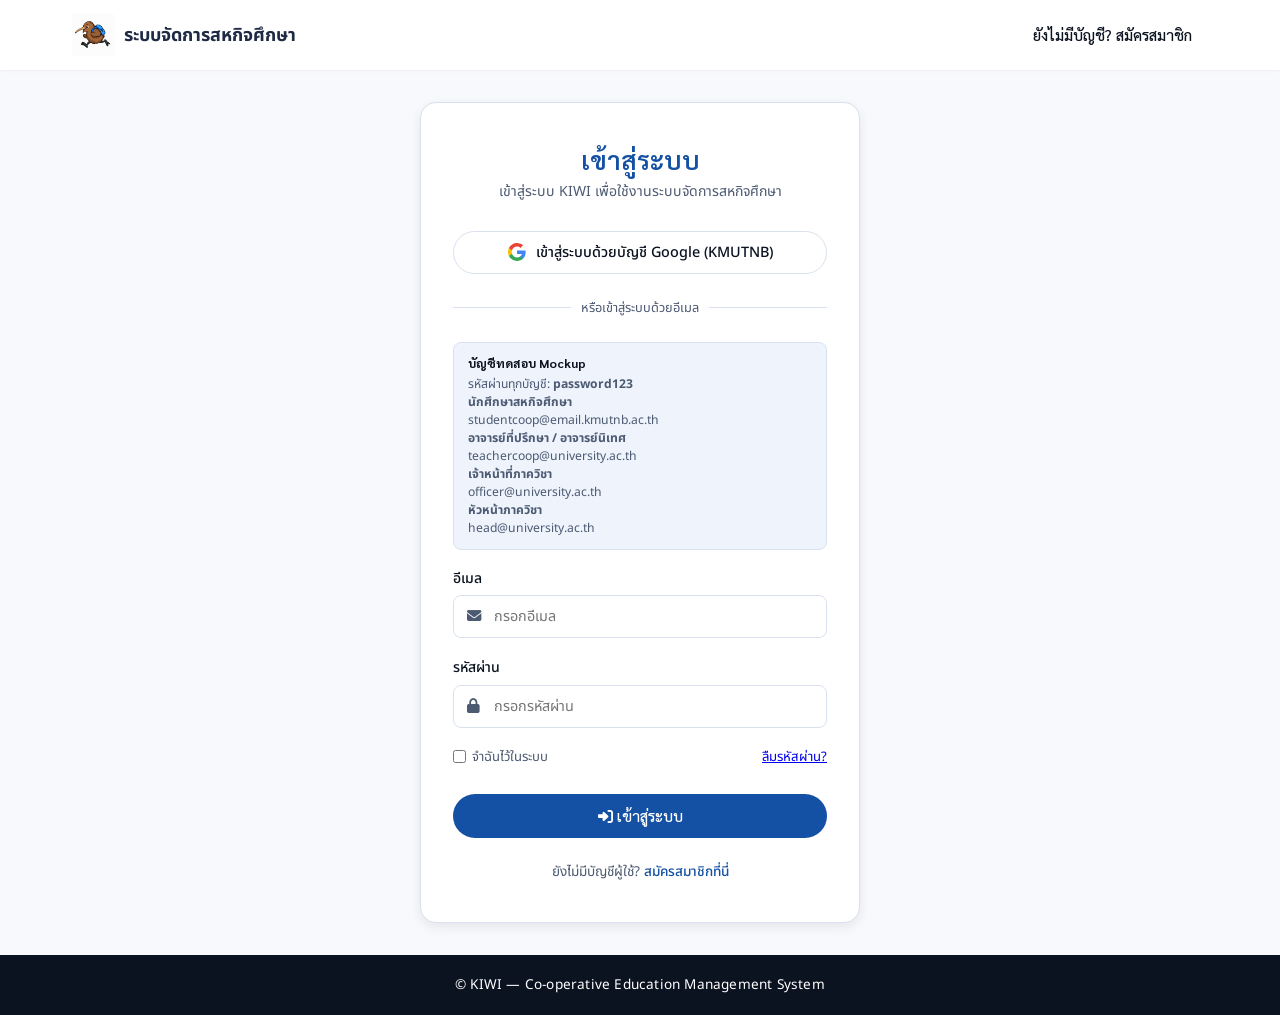
==== commit 04dc8f4b: "v4" ====
--- a/officer.html
+++ b/officer.html
@@ -9,6 +9,7 @@
 
     <!-- CSS หลัก -->
     <link rel="stylesheet" href="style.css" />
+    <link rel="stylesheet" href="css/officer.css" />
 
     <!-- Google Fonts -->
     <link
@@ -22,1135 +23,6 @@
       href="https://cdnjs.cloudflare.com/ajax/libs/font-awesome/6.4.0/css/all.min.css"
     />
 
-    <style>
-      .btn-mock-sm:disabled {
-        opacity: 0.45;
-        cursor: not-allowed;
-        background: #eef1f5;
-        color: #8793a5;
-        border-color: #d5dce5;
-      }
-
-      .btn-mock-sm:disabled:hover {
-        background: #eef1f5;
-      }
-
-      /* =========================================================
-         ตรวจสอบสถานะเอกสาร
-         ========================================================= */
-
-      #panel-docstatus .doc-status-section {
-        margin-top: 20px;
-        background: #ffffff;
-        border: 1px solid #dfe6ef;
-        border-radius: 14px;
-        overflow: hidden;
-      }
-
-      #panel-docstatus .doc-status-section-header {
-        display: flex;
-        align-items: center;
-        gap: 12px;
-
-        padding: 15px 18px;
-
-        background: #f8fafc;
-        border-bottom: 1px solid #e5eaf0;
-      }
-
-      #panel-docstatus .doc-status-section-header h3 {
-        margin: 0;
-
-        color: #17365d;
-
-        font-size: 0.98rem;
-        font-weight: 700;
-      }
-
-      #panel-docstatus .doc-status-section-header p {
-        margin: 3px 0 0;
-
-        color: #7a8798;
-
-        font-size: 0.73rem;
-        line-height: 1.5;
-      }
-
-      #panel-docstatus .doc-status-icon {
-        width: 40px;
-        height: 40px;
-
-        display: flex;
-        align-items: center;
-        justify-content: center;
-
-        flex-shrink: 0;
-
-        border-radius: 10px;
-
-        background: #eaf2ff;
-        color: #1559ad;
-      }
-
-      #panel-docstatus .doc-status-icon.orange {
-        background: #fff4e5;
-        color: #b76b00;
-      }
-
-      #panel-docstatus .doc-status-icon.green {
-        background: #eaf7ef;
-        color: #267a49;
-      }
-
-      #panel-docstatus .doc-status-grid {
-        display: grid;
-
-        grid-template-columns: repeat(2, minmax(0, 1fr));
-
-        gap: 18px;
-
-        padding: 18px;
-      }
-
-      #panel-docstatus .doc-status-box {
-        min-width: 0;
-      }
-
-      #panel-docstatus .doc-status-type-title {
-        display: flex;
-        justify-content: space-between;
-        align-items: center;
-
-        gap: 10px;
-
-        margin-bottom: 10px;
-
-        color: #34445a;
-
-        font-size: 0.82rem;
-        font-weight: 600;
-      }
-
-      #panel-docstatus .doc-status-type-title > div {
-        display: flex;
-        align-items: center;
-
-        gap: 7px;
-      }
-
-      #panel-docstatus .doc-status-type-title i {
-        color: #63758c;
-      }
-
-      #panel-docstatus .doc-status-box .table-wrapper {
-        margin: 0;
-
-        border: 1px solid #e5eaf0;
-        border-radius: 10px;
-
-        overflow-x: auto;
-      }
-
-      #panel-docstatus .doc-status-box .mock-table {
-        min-width: 470px;
-
-        margin: 0;
-      }
-
-      #panel-docstatus .doc-status-box .mock-table th {
-        background: #fafbfd;
-
-        font-size: 0.75rem;
-      }
-
-      #panel-docstatus .doc-status-box .mock-table td {
-        font-size: 0.76rem;
-      }
-
-      #panel-docstatus .doc-status-note {
-        display: flex;
-
-        gap: 9px;
-
-        align-items: flex-start;
-
-        margin-top: 16px;
-
-        padding: 12px 14px;
-
-        background: #f8fafc;
-
-        border: 1px solid #e5eaf0;
-        border-radius: 10px;
-
-        color: #68778b;
-
-        font-size: 0.76rem;
-        line-height: 1.55;
-      }
-
-      #panel-docstatus .doc-status-note i {
-        margin-top: 2px;
-
-        color: #1559ad;
-      }
-
-      #panel-docstatus .document-master-data {
-        display: none !important;
-      }
-
-      /* =========================================================
-         Dashboard ภาพรวม
-         ========================================================= */
-
-      #panel-overview .officer-overview-head {
-        display: flex;
-
-        align-items: flex-start;
-        justify-content: space-between;
-
-        gap: 18px;
-
-        flex-wrap: wrap;
-
-        margin: 20px 0 14px;
-      }
-
-      #panel-overview .officer-overview-title h2 {
-        margin: 0 0 5px;
-
-        color: #17365d;
-
-        font-family: "Sarabun", "Noto Sans Thai", sans-serif;
-
-        font-size: 1.15rem;
-        font-weight: 700;
-      }
-
-      #panel-overview .officer-overview-title p {
-        margin: 0;
-
-        color: #718096;
-
-        font-size: 0.82rem;
-        line-height: 1.55;
-      }
-
-      #panel-overview .overview-badge {
-        display: inline-flex;
-
-        align-items: center;
-
-        gap: 7px;
-
-        padding: 7px 12px;
-
-        border-radius: 999px;
-
-        border: 1px solid #d7e5fb;
-
-        background: #eef4ff;
-        color: #1559ad;
-
-        font-size: 0.76rem;
-        font-weight: 600;
-
-        white-space: nowrap;
-      }
-
-      #panel-overview .overview-stat-grid {
-        display: grid;
-
-        grid-template-columns: repeat(4, minmax(0, 1fr));
-
-        gap: 14px;
-
-        margin-top: 16px;
-      }
-
-      #panel-overview .overview-stat-card {
-        position: relative;
-
-        min-height: 150px;
-
-        padding: 18px;
-
-        background: #ffffff;
-
-        border: 1px solid #dbe3ef;
-        border-radius: 14px;
-
-        overflow: hidden;
-
-        transition:
-          transform 0.2s ease,
-          box-shadow 0.2s ease,
-          border-color 0.2s ease;
-      }
-
-      #panel-overview .overview-stat-card:hover {
-        transform: translateY(-3px);
-
-        border-color: #bfd1ea;
-
-        box-shadow: 0 8px 22px rgba(23, 54, 93, 0.08);
-      }
-
-      #panel-overview .overview-stat-top {
-        display: flex;
-
-        justify-content: space-between;
-        align-items: flex-start;
-
-        gap: 10px;
-      }
-
-      #panel-overview .overview-stat-icon {
-        width: 42px;
-        height: 42px;
-
-        display: inline-flex;
-
-        align-items: center;
-        justify-content: center;
-
-        flex-shrink: 0;
-
-        border-radius: 11px;
-
-        font-size: 1.05rem;
-      }
-
-      #panel-overview .overview-stat-number {
-        margin-top: 15px;
-
-        color: #17365d;
-
-        font-size: 1.7rem;
-
-        line-height: 1;
-
-        font-weight: 700;
-      }
-
-      #panel-overview .overview-stat-label {
-        display: block;
-
-        margin-top: 8px;
-
-        color: #46566d;
-
-        font-size: 0.8rem;
-        font-weight: 600;
-
-        line-height: 1.45;
-      }
-
-      #panel-overview .overview-stat-note {
-        display: block;
-
-        margin-top: 5px;
-
-        color: #8793a5;
-
-        font-size: 0.7rem;
-        line-height: 1.4;
-      }
-
-      #panel-overview .tone-blue .overview-stat-icon {
-        background: #eaf2ff;
-        color: #1559ad;
-      }
-
-      #panel-overview .tone-orange .overview-stat-icon {
-        background: #fff4e5;
-        color: #b76b00;
-      }
-
-      #panel-overview .tone-green .overview-stat-icon {
-        background: #eaf7ef;
-        color: #267a49;
-      }
-
-      #panel-overview .tone-red .overview-stat-icon {
-        background: #fff0f0;
-        color: #c13c3c;
-      }
-
-      #panel-overview .tone-purple .overview-stat-icon {
-        background: #f2edff;
-        color: #6b50b8;
-      }
-
-      #panel-overview .tone-cyan .overview-stat-icon {
-        background: #e8f8fb;
-        color: #17758c;
-      }
-
-      #panel-overview .tone-gray .overview-stat-icon {
-        background: #eef1f5;
-        color: #5d6c80;
-      }
-
-      #panel-overview .overview-footnote {
-        display: flex;
-
-        align-items: flex-start;
-
-        gap: 9px;
-
-        margin-top: 16px;
-
-        padding: 12px 14px;
-
-        background: #f8fafc;
-
-        border: 1px solid #e2e8f0;
-
-        border-radius: 10px;
-
-        color: #66758a;
-
-        font-size: 0.76rem;
-        line-height: 1.55;
-      }
-
-      #panel-overview .overview-footnote i {
-        color: #1559ad;
-      }
-
-      /* =========================================================
-         CSS ทั่วไป
-         ========================================================= */
-
-      * {
-        box-sizing: border-box;
-      }
-
-      body {
-        font-family: "Noto Sans Thai", "Sarabun", sans-serif;
-      }
-
-      .table-wrapper {
-        width: 100%;
-
-        overflow-x: auto;
-
-        margin-top: 15px;
-
-        border-radius: 10px;
-      }
-
-      .mock-table {
-        width: 100%;
-
-        border-collapse: collapse;
-
-        min-width: 720px;
-      }
-
-      .mock-table th {
-        background: #f4f7fb;
-
-        color: #17365d;
-
-        font-weight: 600;
-
-        padding: 13px 12px;
-
-        text-align: left;
-
-        white-space: nowrap;
-
-        border-bottom: 1px solid #dbe3ef;
-      }
-
-      .mock-table td {
-        padding: 12px;
-
-        border-bottom: 1px solid #dbe3ef;
-
-        vertical-align: middle;
-
-        color: #17365d;
-      }
-
-      .mock-table tr:hover {
-        background: #f8fbff;
-      }
-
-      .type-tag {
-        display: inline-flex;
-
-        align-items: center;
-        justify-content: center;
-
-        white-space: nowrap;
-
-        font-size: 0.78rem;
-        font-weight: 600;
-
-        padding: 5px 10px;
-
-        border-radius: 14px;
-      }
-
-      .type-tag.intern {
-        background: #eaf2ff;
-        color: #1559ad;
-      }
-
-      .type-tag.coop {
-        background: #fff3df;
-        color: #a86600;
-      }
-
-      .tag {
-        display: inline-flex !important;
-
-        align-items: center;
-        justify-content: center;
-
-        white-space: nowrap !important;
-
-        min-width: 78px;
-
-        min-height: 32px;
-
-        padding: 6px 12px;
-
-        border-radius: 7px;
-
-        font-size: 0.78rem;
-        font-weight: 600;
-      }
-
-      .tag-green {
-        background: #1559ad;
-        color: #ffffff;
-      }
-
-      .tag-red {
-        background: #fff1f1;
-        color: #c62828;
-
-        border: 1px solid #f0b8b8;
-      }
-
-      .tag-dark {
-        background: #eef1f5;
-        color: #45566d;
-
-        border: 1px solid #d5dce5;
-      }
-
-      .tag-muted {
-        background: #f3f5f7;
-        color: #718096;
-
-        border: 1px solid #dfe4ea;
-      }
-
-      .status-cell {
-        width: 135px;
-
-        min-width: 135px;
-
-        text-align: center !important;
-
-        white-space: nowrap !important;
-      }
-
-      /* =========================================================
-         ปุ่ม
-         ========================================================= */
-
-      .btn-mock-sm {
-        border: 1px solid #1559ad;
-
-        background: #ffffff;
-
-        color: #1559ad;
-
-        padding: 7px 12px;
-
-        border-radius: 7px;
-
-        font-family: inherit;
-
-        font-size: 0.78rem;
-        font-weight: 600;
-
-        cursor: pointer;
-
-        transition: 0.2s;
-
-        white-space: nowrap;
-      }
-
-      .btn-mock-sm:hover {
-        background: #eaf2ff;
-      }
-
-      .btn-mock-sm.solid {
-        background: #1559ad;
-
-        color: #ffffff;
-      }
-
-      .btn-mock-sm.solid:hover {
-        background: #0e478f;
-      }
-
-      .btn-mock-sm.danger {
-        border-color: #d32f2f;
-
-        color: #d32f2f;
-      }
-
-      .btn-mock-sm.danger:hover {
-        background: #fff1f1;
-      }
-
-      .action-group {
-        display: flex;
-
-        gap: 6px;
-
-        flex-wrap: wrap;
-
-        align-items: center;
-      }
-
-      /* =========================================================
-         Print
-         ========================================================= */
-
-      .print-row {
-        display: flex;
-
-        justify-content: space-between;
-        align-items: center;
-
-        gap: 15px;
-
-        padding: 12px 15px;
-
-        border: 1px solid #dbe3ef;
-
-        border-radius: 10px;
-
-        margin-bottom: 10px;
-
-        background: #ffffff;
-      }
-
-      .print-row-info b {
-        display: block;
-
-        font-size: 0.9rem;
-
-        color: #17365d;
-      }
-
-      .print-row-info span {
-        display: block;
-
-        font-size: 0.78rem;
-
-        color: #718096;
-
-        margin-top: 3px;
-      }
-
-      /* =========================================================
-         Calendar
-         ========================================================= */
-
-      .calendar-dot {
-        width: 9px;
-        height: 9px;
-
-        border-radius: 50%;
-
-        display: inline-block;
-
-        margin-right: 8px;
-      }
-
-      .calendar-dot.blue {
-        background: #1559ad;
-      }
-
-      .calendar-dot.orange {
-        background: #e38a17;
-      }
-
-      .calendar-dot.green {
-        background: #2e8b57;
-      }
-
-      .calendar-dot.gray {
-        background: #718096;
-      }
-
-      .calendar-title {
-        display: flex;
-
-        align-items: center;
-
-        white-space: nowrap;
-      }
-
-      /* =========================================================
-         Chatbot
-         ========================================================= */
-
-      .chat-transcript {
-        background: #f8fafc;
-
-        border: 1px solid #dbe3ef;
-
-        border-radius: 10px;
-
-        padding: 15px;
-
-        margin-bottom: 15px;
-
-        display: flex;
-
-        flex-direction: column;
-
-        gap: 10px;
-      }
-
-      .ct-msg {
-        max-width: 78%;
-
-        padding: 9px 13px;
-
-        border-radius: 10px;
-
-        font-size: 0.84rem;
-
-        line-height: 1.5;
-      }
-
-      .ct-msg.officer {
-        align-self: flex-end;
-
-        background: #1559ad;
-
-        color: #ffffff;
-      }
-
-      .ct-msg.bot {
-        align-self: flex-start;
-
-        background: #ffffff;
-
-        border: 1px solid #dbe3ef;
-
-        color: #17365d;
-      }
-
-      .chatbot-input-row {
-        display: flex;
-
-        gap: 8px;
-
-        align-items: center;
-      }
-
-      .chatbot-input {
-        flex: 1;
-
-        border: 1px solid #d4deeb;
-
-        border-radius: 8px;
-
-        padding: 10px 12px;
-
-        font-family: inherit;
-      }
-
-      .chatbot-send {
-        border: none;
-
-        border-radius: 8px;
-
-        padding: 10px 16px;
-
-        background: #1559ad;
-
-        color: #ffffff;
-
-        cursor: pointer;
-      }
-
-      .chatbot-quick {
-        display: flex;
-
-        flex-wrap: wrap;
-
-        gap: 7px;
-
-        margin-top: 10px;
-      }
-
-      .chatbot-quick button {
-        border: 1px solid #d4deeb;
-
-        background: #ffffff;
-
-        color: #17365d;
-
-        border-radius: 999px;
-
-        padding: 7px 11px;
-
-        cursor: pointer;
-      }
-
-      .chatbot-note {
-        margin-top: 10px;
-
-        font-size: 0.75rem;
-
-        color: #718096;
-      }
-
-      /* =========================================================
-         MODAL
-         ========================================================= */
-
-      .modal {
-        position: fixed;
-
-        inset: 0;
-
-        background: rgba(10, 30, 60, 0.45);
-
-        display: none;
-
-        align-items: center;
-        justify-content: center;
-
-        padding: 20px;
-
-        z-index: 9999;
-      }
-
-      .modal.show {
-        display: flex;
-      }
-
-      .modal-box {
-        width: 100%;
-
-        max-width: 520px;
-
-        max-height: 90vh;
-
-        overflow-y: auto;
-
-        background: #ffffff;
-
-        border-radius: 14px;
-
-        padding: 22px;
-
-        box-shadow: 0 20px 60px rgba(0, 0, 0, 0.18);
-      }
-
-      .modal-header {
-        display: flex;
-
-        justify-content: space-between;
-        align-items: center;
-
-        margin-bottom: 18px;
-      }
-
-      .modal-header h3 {
-        margin: 0;
-
-        color: #17365d;
-      }
-
-      .modal-close {
-        border: none;
-
-        background: transparent;
-
-        font-size: 1.3rem;
-
-        color: #718096;
-
-        cursor: pointer;
-      }
-
-      .form-group {
-        margin-bottom: 13px;
-      }
-
-      .form-group label {
-        display: block;
-
-        margin-bottom: 5px;
-
-        font-size: 0.82rem;
-
-        font-weight: 600;
-
-        color: #17365d;
-      }
-
-      .form-group input,
-      .form-group select {
-        width: 100%;
-
-        border: 1px solid #d4deeb;
-
-        border-radius: 7px;
-
-        padding: 9px 11px;
-
-        font-family: inherit;
-
-        font-size: 0.84rem;
-
-        outline: none;
-      }
-
-      .modal-actions {
-        display: flex;
-
-        justify-content: flex-end;
-
-        gap: 8px;
-
-        margin-top: 20px;
-      }
-
-      /* =========================================================
-         จัดการสถานประกอบการ
-         ========================================================= */
-
-      #panel-companies .company-summary {
-        display: grid;
-
-        grid-template-columns: repeat(3, minmax(0, 1fr));
-
-        gap: 12px;
-
-        margin: 16px 0;
-      }
-
-      #panel-companies .company-summary-card {
-        padding: 15px;
-
-        background: #ffffff;
-
-        border: 1px solid #dbe3ef;
-
-        border-radius: 10px;
-      }
-
-      #panel-companies .company-summary-card span {
-        display: block;
-
-        margin-bottom: 5px;
-
-        color: #718096;
-
-        font-size: 0.75rem;
-      }
-
-      #panel-companies .company-summary-card b {
-        color: #17365d;
-
-        font-size: 1.15rem;
-      }
-
-      #panel-companies .company-table {
-        min-width: 1250px;
-      }
-
-      #panel-companies .company-name-cell {
-        min-width: 210px;
-      }
-
-      #panel-companies .company-name-cell b,
-      #panel-companies .company-position-cell b {
-        display: block;
-      }
-
-      #panel-companies .company-name-cell small,
-      #panel-companies .company-position-cell small {
-        display: block;
-
-        margin-top: 3px;
-
-        color: #718096;
-      }
-
-      #panel-companies .company-position-cell {
-        min-width: 190px;
-      }
-
-      #panel-companies .work-format-list {
-        display: flex;
-
-        flex-wrap: wrap;
-
-        gap: 5px;
-
-        min-width: 180px;
-      }
-
-      #panel-companies .work-format-badge {
-        display: inline-flex;
-
-        align-items: center;
-
-        padding: 4px 8px;
-
-        background: #eef4ff;
-
-        color: #1559ad;
-
-        border: 1px solid #d7e5fb;
-
-        border-radius: 999px;
-
-        font-size: 0.7rem;
-
-        font-weight: 600;
-
-        white-space: nowrap;
-      }
-
-      /* =========================================================
-         Form สถานประกอบการ
-         ========================================================= */
-
-      .company-form-grid {
-        display: grid;
-
-        grid-template-columns: repeat(2, minmax(0, 1fr));
-
-        gap: 0 14px;
-      }
-
-      .company-form-grid .form-group.full {
-        grid-column: 1 / -1;
-      }
-
-      .company-form-section {
-        grid-column: 1 / -1;
-
-        margin: 6px 0 14px;
-
-        padding: 10px 12px;
-
-        background: #f4f8fd;
-
-        border-left: 4px solid #1559ad;
-
-        border-radius: 5px;
-
-        color: #17365d;
-
-        font-size: 0.85rem;
-
-        font-weight: 700;
-      }
-
-      .company-form-section i {
-        margin-right: 6px;
-      }
-
-      .company-work-format {
-        display: flex;
-
-        flex-wrap: wrap;
-
-        gap: 12px;
-
-        padding: 12px;
-
-        background: #ffffff;
-
-        border: 1px solid #d4deeb;
-
-        border-radius: 8px;
-      }
-
-      .company-work-format label {
-        display: inline-flex;
-
-        align-items: center;
-
-        gap: 6px;
-
-        margin: 0;
-
-        cursor: pointer;
-
-        font-weight: 500;
-      }
-
-      .company-work-format input[type="checkbox"] {
-        width: auto;
-
-        margin: 0;
-      }
-
-      .required-mark {
-        color: #c62828;
-      }
-
-      #mainModal .modal-box.company-modal-wide {
-        max-width: 900px;
-      }
-
-      /* =========================================================
-         Responsive
-         ========================================================= */
-
-      @media (max-width: 1100px) {
-        #panel-overview .overview-stat-grid {
-          grid-template-columns: repeat(3, minmax(0, 1fr));
-        }
-      }
-
-      @media (max-width: 900px) {
-        #panel-companies .company-summary {
-          grid-template-columns: 1fr;
-        }
-
-        .company-form-grid {
-          grid-template-columns: 1fr;
-        }
-
-        #panel-docstatus .doc-status-grid {
-          grid-template-columns: 1fr;
-        }
-      }
-
-      @media (max-width: 820px) {
-        #panel-overview .overview-stat-grid {
-          grid-template-columns: repeat(2, minmax(0, 1fr));
-        }
-      }
-
-      @media (max-width: 520px) {
-        #panel-overview .overview-stat-grid {
-          grid-template-columns: 1fr;
-        }
-      }
-    </style>
   </head>
 
   <body>
@@ -1168,7 +40,7 @@
         <div class="nav-right">
           <span
             id="userNameDisplay"
-            style="font-weight: 600; font-size: 0.85rem"
+            class="officer-inline-01"
           ></span>
 
           <button class="btn-login" onclick="logout()">ออกจากระบบ</button>
@@ -1442,7 +314,7 @@
               </div>
             </div>
 
-            <div class="doc-status-grid" style="grid-template-columns: 1fr">
+            <div class="doc-status-grid officer-inline-02">
               <div class="doc-status-box">
                 <div class="doc-status-type-title">
                   <div>
@@ -1540,7 +412,7 @@
               </div>
             </div>
 
-            <div class="doc-status-grid" style="grid-template-columns: 1fr">
+            <div class="doc-status-grid officer-inline-03">
               <div class="doc-status-box">
                 <div class="doc-status-type-title">
                   <div>
@@ -1652,7 +524,7 @@
               </div>
             </div>
 
-            <div class="doc-status-grid" style="grid-template-columns: 1fr">
+            <div class="doc-status-grid officer-inline-04">
               <div class="doc-status-box">
                 <div class="doc-status-type-title">
                   <div>
@@ -2126,11 +998,7 @@
           </div>
 
           <div
-            style="
-              font-size: 0.95rem;
-              font-weight: 600;
-              margin: 1.4rem 0 0.7rem;
-            "
+            class="officer-inline-05"
           >
             รายการเอกสาร
           </div>
@@ -2139,7 +1007,7 @@
             <table class="mock-table" id="printDocumentTable">
               <thead>
                 <tr>
-                  <th style="width: 70px; text-align: center">ลำดับ</th>
+                  <th class="officer-inline-06">ลำดับ</th>
 
                   <th>ชื่อนักศึกษา</th>
 
@@ -2157,7 +1025,7 @@
                 <!-- ================= รายการ 1 ================= -->
 
                 <tr data-response-status="not-sent">
-                  <td style="text-align: center">1</td>
+                  <td class="officer-inline-07">1</td>
 
                   <td class="print-student-name">นางสาวพิมพ์ชนก สุขใจ</td>
 
@@ -2225,7 +1093,7 @@
                 <!-- ================= รายการ 2 ================= -->
 
                 <tr data-response-status="waiting">
-                  <td style="text-align: center">2</td>
+                  <td class="officer-inline-08">2</td>
 
                   <td class="print-student-name">อรุณี พงษ์สุวรรณ</td>
 
@@ -2293,7 +1161,7 @@
                 <!-- ================= รายการ 3 ================= -->
 
                 <tr data-response-status="accepted">
-                  <td style="text-align: center">3</td>
+                  <td class="officer-inline-09">3</td>
 
                   <td class="print-student-name">ภูริช วัฒนกุล</td>
 
@@ -2362,7 +1230,7 @@
                 <!-- ================= รายการ 4 ================= -->
 
                 <tr data-response-status="rejected">
-                  <td style="text-align: center">4</td>
+                  <td class="officer-inline-10">4</td>
 
                   <td class="print-student-name">ชนากานต์ อินทร์แก้ว</td>
 
@@ -2452,7 +1320,7 @@
             <table class="mock-table" id="sendDocumentTable">
               <thead>
                 <tr>
-                  <th style="width: 70px; text-align: center">ลำดับ</th>
+                  <th class="officer-inline-11">ลำดับ</th>
 
                   <th>ชื่อนักศึกษา</th>
 
@@ -2472,7 +1340,7 @@
                 <!-- ================= รายการ 1 ================= -->
 
                 <tr>
-                  <td style="text-align: center">1</td>
+                  <td class="officer-inline-12">1</td>
 
                   <td class="send-student-name">นางสาวพิมพ์ชนก สุขใจ</td>
 
@@ -2501,7 +1369,7 @@
                 <!-- ================= รายการ 2 ================= -->
 
                 <tr>
-                  <td style="text-align: center">2</td>
+                  <td class="officer-inline-13">2</td>
 
                   <td class="send-student-name">อรุณี พงษ์สุวรรณ</td>
 
@@ -2530,7 +1398,7 @@
                 <!-- ================= รายการ 3 ================= -->
 
                 <tr>
-                  <td style="text-align: center">3</td>
+                  <td class="officer-inline-14">3</td>
 
                   <td class="send-student-name">ภูริช วัฒนกุล</td>
 
@@ -2900,8 +1768,7 @@
           </div>
 
           <button
-            class="btn-mock-sm solid"
-            style="margin-top: 14px"
+            class="btn-mock-sm solid officer-inline-15"
             onclick="addCompany()"
           >
             <i class="fa-solid fa-plus"></i>
@@ -3045,8 +1912,7 @@
 
           <button
             type="button"
-            class="btn-mock-sm solid"
-            style="margin-top: 14px"
+            class="btn-mock-sm solid officer-inline-16"
             onclick="addCalendar()"
           >
             <i class="fa-solid fa-plus"></i>
@@ -3068,27 +1934,13 @@
           <!-- ================= ค้นหา / เพิ่มอาจารย์ ================= -->
 
           <div
-            style="
-              display: flex;
-              gap: 10px;
-              flex: 1;
-              flex-wrap: wrap;
-              align-items: center;
-            "
+            class="officer-inline-17"
           >
             <input
               type="text"
               id="lecturerSearch"
               placeholder="ค้นหาชื่ออาจารย์..."
-              style="
-                flex: 1;
-                min-width: 220px;
-                max-width: 400px;
-                border: 1px solid #d4deeb;
-                border-radius: 8px;
-                padding: 9px 12px;
-                font-family: inherit;
-              "
+              class="officer-inline-18"
             />
 
             <button
@@ -3124,11 +1976,7 @@
                     <b> ผศ.ดร.ขนิษฐา นามี </b>
 
                     <div
-                      style="
-                        margin-top: 4px;
-                        color: #718096;
-                        font-size: 0.72rem;
-                      "
+                      class="officer-inline-19"
                     >
                       หัวหน้าภาควิชา
                     </div>
@@ -3456,989 +2304,11 @@
          ========================================================= -->
 
     <script type="module" src="main.js"></script>
+    <script src="js/officer.js"></script>
 
     <!-- =========================================================
          JAVASCRIPT
          ========================================================= -->
 
-    <script>
-      /* =========================================================
-       โหลดหน้า
-       ========================================================= */
-
-      document.addEventListener("DOMContentLoaded", function () {
-        const user = JSON.parse(localStorage.getItem("currentUser") || "null");
-
-        if (user) {
-          const greeting = document.getElementById("overviewGreeting");
-
-          const display = document.getElementById("userNameDisplay");
-
-          if (greeting && user.name) {
-            greeting.textContent = `ยินดีต้อนรับ, ${user.name}`;
-          }
-
-          if (display && user.name) {
-            display.textContent = user.name;
-          }
-        }
-
-        /* =====================================================
-           ระบบเปลี่ยนเมนู
-           ===================================================== */
-
-        const sidebarItems = document.querySelectorAll(
-          ".sidebar-item[data-target]",
-        );
-
-        sidebarItems.forEach(function (item) {
-          item.addEventListener("click", function () {
-            const target = item.getAttribute("data-target");
-
-            sidebarItems.forEach(function (menu) {
-              menu.classList.remove("active");
-            });
-
-            document
-              .querySelectorAll(".content-panel")
-              .forEach(function (panel) {
-                panel.classList.remove("active");
-              });
-
-            item.classList.add("active");
-
-            const panel = document.getElementById(target);
-
-            if (panel) {
-              panel.classList.add("active");
-            }
-          });
-        });
-
-        /* =====================================================
-           ค้นหาอาจารย์
-           ===================================================== */
-
-        const lecturerSearch = document.getElementById("lecturerSearch");
-
-        if (lecturerSearch) {
-          lecturerSearch.addEventListener("input", function () {
-            const keyword = lecturerSearch.value.trim().toLowerCase();
-
-            document
-              .querySelectorAll("#lecturerTableBody tr")
-              .forEach(function (row) {
-                const nameElement =
-                  row.cells[0].querySelector("b") || row.cells[0];
-
-                const name = nameElement.textContent.trim().toLowerCase();
-
-                row.style.display =
-                  !keyword || name.includes(keyword) ? "" : "none";
-              });
-          });
-        }
-      });
-
-      function addLecturer() {
-        openModal(
-          "เพิ่มข้อมูลอาจารย์",
-          `<div class="form-group"><label>ชื่อ-นามสกุล</label><input id="lecturerName"></div><div class="form-group"><label>อีเมล</label><input id="lecturerEmail" type="email"></div><div class="form-group"><label>รหัสผ่าน</label><input id="lecturerPassword" type="password"></div>`,
-          function () {
-            const name = document.getElementById("lecturerName").value.trim();
-            const email = document.getElementById("lecturerEmail").value.trim();
-            const password = document.getElementById("lecturerPassword").value;
-            if (!name || !email || !password) {
-              alert("กรุณากรอกข้อมูลให้ครบถ้วน");
-              return;
-            }
-            const row = document.createElement("tr");
-            row.dataset.password = password;
-            row.innerHTML = `<td>${escapeHtml(name)}</td><td>${escapeHtml(email)}</td><td><span class="tag tag-green">ใช้งาน</span></td><td><button class="btn-mock-sm" onclick="editLecturer(this)">แก้ไข</button><button class="btn-mock-sm danger" onclick="deleteRow(this)">ลบ</button></td>`;
-            document.getElementById("lecturerTableBody").appendChild(row);
-            closeModal();
-          },
-        );
-      }
-
-      function editLecturer(button) {
-        const row = button.closest("tr");
-        const nameElement = row.cells[0].querySelector("b") || row.cells[0];
-        const oldName = nameElement.textContent.trim();
-        const oldEmail = row.cells[1].textContent.trim();
-        const oldPassword = row.dataset.password || "";
-        openModal(
-          "แก้ไขข้อมูลอาจารย์",
-          `<div class="form-group"><label>ชื่อ-นามสกุล</label><input id="lecturerName" value="${escapeAttribute(oldName)}"></div><div class="form-group"><label>อีเมล</label><input id="lecturerEmail" type="email" value="${oldEmail === "-" ? "" : escapeAttribute(oldEmail)}"></div><div class="form-group"><label>รหัสผ่าน</label><input id="lecturerPassword" type="password" value="${escapeAttribute(oldPassword)}"></div>`,
-          function () {
-            const name = document.getElementById("lecturerName").value.trim();
-            const email = document.getElementById("lecturerEmail").value.trim();
-            const password = document.getElementById("lecturerPassword").value;
-            if (!name || !email || !password) {
-              alert("กรุณากรอกข้อมูลให้ครบถ้วน");
-              return;
-            }
-            nameElement.textContent = name;
-            row.cells[1].textContent = email;
-            row.dataset.password = password;
-            closeModal();
-            alert("แก้ไขข้อมูลอาจารย์เรียบร้อยแล้ว");
-          },
-        );
-      }
-      /* =========================================================
-       CHATBOT
-       ========================================================= */
-
-      const chatbotInput = document.getElementById("chatbotInput");
-
-      const chatbotSendButton = document.getElementById("chatbotSendButton");
-
-      const chatbotTranscript = document.getElementById("chatbotTranscript");
-
-      function getDocumentStatusData() {
-        const rows = document.querySelectorAll("#documentTableBody tr");
-
-        const data = [];
-
-        rows.forEach(function (row) {
-          const cells = row.cells;
-
-          if (!cells || cells.length < 4) {
-            return;
-          }
-
-          data.push({
-            name: cells[0].textContent.trim(),
-
-            type: cells[1].textContent.trim(),
-
-            document: cells[2].textContent.trim(),
-
-            status: row.getAttribute("data-status") || "",
-          });
-        });
-
-        return data;
-      }
-
-      function chatbotAnswer(question) {
-        const q = question.toLowerCase().trim();
-
-        const data = getDocumentStatusData();
-
-        const pending = data.filter(function (item) {
-          return item.status === "waiting";
-        });
-
-        const sent = data.filter(function (item) {
-          return item.status === "sent";
-        });
-
-        if (q.includes("ยังไม่ส่ง") || q.includes("ค้าง")) {
-          return `ขณะนี้มีเอกสารที่ยังไม่ส่ง ` + `${pending.length} รายการค่ะ`;
-        }
-
-        if (q.includes("ส่งแล้ว")) {
-          return `ขณะนี้มีเอกสารที่ส่งแล้ว ` + `${sent.length} รายการค่ะ`;
-        }
-
-        for (const item of data) {
-          if (q.includes(item.name.toLowerCase())) {
-            return (
-              `${item.name} : ` +
-              `${item.document} ` +
-              `${item.status === "sent" ? "ส่งแล้ว" : "ยังไม่ส่ง"}`
-            );
-          }
-        }
-
-        return (
-          "ยังไม่เข้าใจคำถามค่ะ " +
-          "ลองถามว่า “สมชาย ใจดี สถานะอะไร” " +
-          "หรือ “มีเอกสารที่ยังไม่ส่งกี่รายการ”"
-        );
-      }
-
-      function addChatMessage(message, type) {
-        const msg = document.createElement("div");
-
-        msg.className = `ct-msg ${type}`;
-
-        msg.textContent = message;
-
-        chatbotTranscript.appendChild(msg);
-
-        chatbotTranscript.scrollTop = chatbotTranscript.scrollHeight;
-      }
-
-      function sendChatbotMessage(question) {
-        const text = String(question || "").trim();
-
-        if (!text) {
-          return;
-        }
-
-        addChatMessage(text, "officer");
-
-        const answer = chatbotAnswer(text);
-
-        setTimeout(function () {
-          addChatMessage(answer, "bot");
-        }, 180);
-
-        chatbotInput.value = "";
-      }
-
-      if (chatbotSendButton && chatbotInput && chatbotTranscript) {
-        chatbotSendButton.addEventListener("click", function () {
-          sendChatbotMessage(chatbotInput.value);
-        });
-
-        chatbotInput.addEventListener("keydown", function (event) {
-          if (event.key === "Enter") {
-            event.preventDefault();
-
-            sendChatbotMessage(chatbotInput.value);
-          }
-        });
-
-        document
-          .querySelectorAll("[data-chat-question]")
-          .forEach(function (button) {
-            button.addEventListener("click", function () {
-              sendChatbotMessage(button.getAttribute("data-chat-question"));
-            });
-          });
-      }
-
-      /* =========================================================
-       MODAL
-       ========================================================= */
-
-      function openModal(title, content, saveFunction) {
-        const modal = document.getElementById("mainModal");
-
-        const titleElement = document.getElementById("modalTitle");
-
-        const body = document.getElementById("modalBody");
-
-        const saveButton = document.getElementById("modalSaveButton");
-
-        titleElement.textContent = title;
-
-        body.innerHTML = content;
-
-        saveButton.onclick = saveFunction;
-
-        modal.classList.add("show");
-      }
-
-      function closeModal() {
-        const modal = document.getElementById("mainModal");
-
-        const modalBox = document.querySelector("#mainModal .modal-box");
-
-        modal.classList.remove("show");
-
-        if (modalBox) {
-          modalBox.classList.remove("company-modal-wide");
-        }
-      }
-
-      /* ปิด Modal เมื่อกดพื้นที่ด้านนอก */
-
-      document.addEventListener("click", function (event) {
-        const modal = document.getElementById("mainModal");
-
-        if (event.target === modal) {
-          closeModal();
-        }
-      });
-
-      /* =========================================================
-       ป้องกัน HTML Injection
-       ========================================================= */
-
-      function escapeHtml(text) {
-        return String(text)
-          .replace(/&/g, "&amp;")
-
-          .replace(/</g, "&lt;")
-
-          .replace(/>/g, "&gt;")
-
-          .replace(/"/g, "&quot;")
-
-          .replace(/'/g, "&#039;");
-      }
-
-      function escapeAttribute(text) {
-        return escapeHtml(text);
-      }
-      /* =========================================================
- ส่งฟอร์มตอบรับนักศึกษาสหกิจศึกษา
- ========================================================= */
-
-      function sendResponseForm(button) {
-        const row = button.closest("tr");
-
-        const student = row
-          .querySelector(".print-student-name")
-          .textContent.trim();
-
-        const company = row
-          .querySelector(".print-company-name")
-          .textContent.trim();
-
-        const ok = confirm(
-          `ต้องการส่งฟอร์มตอบรับของ ${student}\nไปยัง ${company} หรือไม่?`,
-        );
-
-        if (!ok) {
-          return;
-        }
-
-        /*
-  Mockup Frontend:
-  ระบบจริงภายหลังสามารถเปลี่ยนส่วนนี้
-  เป็นการส่ง Email / Token Link
-  ให้สถานประกอบการได้
-*/
-
-        row.dataset.responseStatus = "waiting";
-
-        updateResponseStatus(row);
-
-        alert(`ส่งฟอร์มตอบรับของ ${student}\nไปยัง ${company} เรียบร้อยแล้ว`);
-      }
-
-      /* =========================================================
- แก้ไขสถานะการตอบรับ
- ========================================================= */
-
-      function editResponseStatus(button) {
-        const row = button.closest("tr");
-
-        const student = row
-          .querySelector(".print-student-name")
-          .textContent.trim();
-
-        const company = row
-          .querySelector(".print-company-name")
-          .textContent.trim();
-
-        const currentStatus = row.dataset.responseStatus || "not-sent";
-
-        const content = `
-    <div
-      style="
-        padding: 12px 14px;
-        margin-bottom: 16px;
-
-        background: #f8fafc;
-
-        border: 1px solid #dbe3ef;
-        border-radius: 10px;
-      "
-    >
-      <div
-        style="
-          margin-bottom: 5px;
-          color: #17365d;
-          font-weight: 600;
-        "
-      >
-        ${escapeHtml(student)}
-      </div>
-
-      <div
-        style="
-          color: #718096;
-          font-size: 0.8rem;
-        "
-      >
-        ${escapeHtml(company)}
-      </div>
-    </div>
-
-
-    <div class="form-group">
-
-      <label>
-        สถานะการตอบรับ
-      </label>
-
-      <select id="responseStatusSelect">
-
-        <option
-          value="not-sent"
-          ${currentStatus === "not-sent" ? "selected" : ""}
-        >
-          ยังไม่ส่งฟอร์ม
-        </option>
-
-
-        <option
-          value="waiting"
-          ${currentStatus === "waiting" ? "selected" : ""}
-        >
-          รอตอบรับ
-        </option>
-
-
-        <option
-          value="accepted"
-          ${currentStatus === "accepted" ? "selected" : ""}
-        >
-          ตอบรับแล้ว
-        </option>
-
-
-        <option
-          value="rejected"
-          ${currentStatus === "rejected" ? "selected" : ""}
-        >
-          ไม่ตอบรับ
-        </option>
-
-      </select>
-
-    </div>
-  `;
-
-        openModal("แก้ไขสถานะการตอบรับ", content, function () {
-          const status = document.getElementById("responseStatusSelect").value;
-
-          row.dataset.responseStatus = status;
-
-          updateResponseStatus(row);
-
-          closeModal();
-
-          alert("แก้ไขสถานะการตอบรับเรียบร้อยแล้ว");
-        });
-      }
-
-      /* =========================================================
- อัปเดตสถานะ + ปุ่มพิมพ์
- ========================================================= */
-
-      function updateResponseStatus(row) {
-        const status = row.dataset.responseStatus || "not-sent";
-
-        const statusElement = row.querySelector(".response-status");
-
-        const printButton = row.querySelector(".print-document-button");
-
-        if (!statusElement || !printButton) {
-          return;
-        }
-
-        /* ================= ยังไม่ส่ง ================= */
-
-        if (status === "not-sent") {
-          statusElement.textContent = "ยังไม่ส่งฟอร์ม";
-
-          statusElement.className = "tag tag-muted response-status";
-
-          printButton.disabled = true;
-
-          return;
-        }
-
-        /* ================= รอตอบรับ ================= */
-
-        if (status === "waiting") {
-          statusElement.textContent = "รอตอบรับ";
-
-          statusElement.className = "tag tag-muted response-status";
-
-          printButton.disabled = true;
-
-          return;
-        }
-
-        /* ================= ตอบรับ ================= */
-
-        if (status === "accepted") {
-          statusElement.textContent = "ตอบรับแล้ว";
-
-          statusElement.className = "tag tag-green response-status";
-
-          /*
-    สถานประกอบการตอบรับแล้ว
-    จึงอนุญาตให้พิมพ์เอกสาร
-  */
-
-          printButton.disabled = false;
-
-          return;
-        }
-
-        /* ================= ไม่ตอบรับ ================= */
-
-        if (status === "rejected") {
-          statusElement.textContent = "ไม่ตอบรับ";
-
-          statusElement.className = "tag tag-red response-status";
-
-          printButton.disabled = true;
-        }
-      }
-
-      function logout() {
-        if (!confirm("ต้องการออกจากระบบหรือไม่?")) {
-          return;
-        }
-
-        localStorage.removeItem("currentUser");
-        window.location.href = "index.html";
-      }
-
-      function getCoopRequestData(row) {
-        return {
-          student: row.dataset.studentName || row.cells[0].textContent.trim(),
-          studentId: row.dataset.studentId || row.cells[1].textContent.trim(),
-          company: row.dataset.company || row.cells[3].textContent.trim(),
-          position: row.dataset.position || row.cells[4].textContent.trim(),
-          province: row.dataset.province || "-",
-          submitDate: row.dataset.submitDate || row.cells[5].textContent.trim(),
-          email: row.dataset.email || "-",
-        };
-      }
-
-      function viewCoopRequestDetail(button) {
-        const data = getCoopRequestData(button.closest("tr"));
-
-        openModal(
-          "รายละเอียดคำร้องสหกิจศึกษา",
-          `<div class="form-group"><label>ชื่อนักศึกษา</label><input value="${escapeAttribute(data.student)}" readonly></div>
-     <div class="form-group"><label>รหัสนักศึกษา</label><input value="${escapeAttribute(data.studentId)}" readonly></div>
-     <div class="form-group"><label>สถานประกอบการ</label><input value="${escapeAttribute(data.company)}" readonly></div>
-     <div class="form-group"><label>ตำแหน่ง</label><input value="${escapeAttribute(data.position)}" readonly></div>
-     <div class="form-group"><label>จังหวัด</label><input value="${escapeAttribute(data.province)}" readonly></div>
-     <div class="form-group"><label>วันที่ยื่น</label><input value="${escapeAttribute(data.submitDate)}" readonly></div>
-     <div class="form-group"><label>อีเมล</label><input value="${escapeAttribute(data.email)}" readonly></div>`,
-          closeModal,
-        );
-      }
-
-      function printCoopRequestPDF(button) {
-        const data = getCoopRequestData(button.closest("tr"));
-        alert(`กำลังเตรียมคำร้องสหกิจศึกษาของ ${data.student} สำหรับพิมพ์ PDF`);
-        window.print();
-      }
-
-      function editPrintDocument(button) {
-        const row = button.closest("tr");
-        const studentCell = row.querySelector(".print-student-name");
-        const documentCell = row.querySelector(".print-document-type");
-        const companyCell = row.querySelector(".print-company-name");
-        const student = studentCell.textContent.trim();
-        const documentType = documentCell.textContent.trim();
-        const company = companyCell.textContent.trim();
-
-        openModal(
-          "แก้ไขข้อมูลเอกสาร",
-          `<div class="form-group"><label>ชื่อนักศึกษา</label><input id="editPrintStudent" value="${escapeAttribute(student)}"></div>
-     <div class="form-group"><label>ประเภทเอกสาร</label><select id="editPrintDocumentType"><option value="หนังสือขอความอนุเคราะห์" ${documentType === "หนังสือขอความอนุเคราะห์" ? "selected" : ""}>หนังสือขอความอนุเคราะห์</option><option value="เอกสารส่งตัวนักศึกษา" ${documentType === "เอกสารส่งตัวนักศึกษา" ? "selected" : ""}>เอกสารส่งตัวนักศึกษา</option></select></div>
-     <div class="form-group"><label>สถานประกอบการ</label><input id="editPrintCompany" value="${escapeAttribute(company)}"></div>`,
-          function () {
-            const newStudent = document
-              .getElementById("editPrintStudent")
-              .value.trim();
-            const newDocumentType = document.getElementById(
-              "editPrintDocumentType",
-            ).value;
-            const newCompany = document
-              .getElementById("editPrintCompany")
-              .value.trim();
-
-            if (!newStudent || !newDocumentType || !newCompany) {
-              alert("กรุณากรอกข้อมูลให้ครบถ้วน");
-              return;
-            }
-
-            studentCell.textContent = newStudent;
-            documentCell.textContent = newDocumentType;
-            companyCell.textContent = newCompany;
-            closeModal();
-            alert("แก้ไขข้อมูลเอกสารเรียบร้อยแล้ว");
-          },
-        );
-      }
-
-      function deletePrintDocument(button) {
-        const row = button.closest("tr");
-        const student = row
-          .querySelector(".print-student-name")
-          .textContent.trim();
-        const documentType = row
-          .querySelector(".print-document-type")
-          .textContent.trim();
-
-        if (!confirm(`ต้องการลบ "${documentType}" ของ ${student} หรือไม่?`)) {
-          return;
-        }
-
-        row.remove();
-        updatePrintDocumentRowNumbers();
-      }
-
-      function updatePrintDocumentRowNumbers() {
-        document
-          .querySelectorAll("#printDocumentTable tbody tr")
-          .forEach(function (row, index) {
-            row.cells[0].textContent = index + 1;
-          });
-      }
-
-      function printDocumentRow(button) {
-        const row = button.closest("tr");
-
-        if (row.dataset.responseStatus !== "accepted") {
-          alert("สามารถพิมพ์เอกสารได้เมื่อสถานประกอบการตอบรับแล้วเท่านั้น");
-          return;
-        }
-
-        const student = row
-          .querySelector(".print-student-name")
-          .textContent.trim();
-        const documentType = row
-          .querySelector(".print-document-type")
-          .textContent.trim();
-        alert(`กำลังเตรียม ${documentType} ของ ${student} สำหรับพิมพ์`);
-        window.print();
-      }
-
-      function deleteRow(button) {
-        const row = button.closest("tr");
-        const name = row.cells[0]
-          ? row.cells[0].textContent.trim()
-          : "รายการนี้";
-
-        if (confirm(`ต้องการลบ "${name}" หรือไม่?`)) {
-          row.remove();
-        }
-      }
-
-      function getCompanyFormHtml(data = {}) {
-        const workFormats = Array.isArray(data.workFormats)
-          ? data.workFormats
-          : String(data.workFormats || "")
-              .split(",")
-              .filter(Boolean);
-        const checked = function (value) {
-          return workFormats.includes(value) ? "checked" : "";
-        };
-
-        return `<div class="company-form-grid">
-    <div class="company-form-section"><i class="fa-solid fa-building"></i> ข้อมูลสถานประกอบการ</div>
-    <div class="form-group full"><label>ชื่อสถานประกอบการ</label><input id="companyName" value="${escapeAttribute(data.companyName || "")}"></div>
-    <div class="form-group"><label>Email</label><input id="companyEmail" type="email" value="${escapeAttribute(data.companyEmail || "")}"></div>
-    <div class="form-group"><label>เบอร์โทรติดต่อ</label><input id="companyPhone" value="${escapeAttribute(data.companyPhone || "")}"></div>
-    <div class="company-form-section"><i class="fa-solid fa-location-dot"></i> ที่อยู่สถานที่ปฏิบัติงาน</div>
-    <div class="form-group"><label>เลขที่</label><input id="companyAddressNo" value="${escapeAttribute(data.addressNo || "")}"></div>
-    <div class="form-group"><label>หมู่</label><input id="companyAddressMoo" value="${escapeAttribute(data.addressMoo || "")}"></div>
-    <div class="form-group"><label>ตำบล / แขวง</label><input id="companySubdistrict" value="${escapeAttribute(data.subdistrict || "")}"></div>
-    <div class="form-group"><label>อำเภอ / เขต</label><input id="companyDistrict" value="${escapeAttribute(data.district || "")}"></div>
-    <div class="form-group full"><label>จังหวัด</label><input id="companyProvince" value="${escapeAttribute(data.province || "")}"></div>
-    <div class="company-form-section"><i class="fa-solid fa-briefcase"></i> รายละเอียดตำแหน่งงาน</div>
-    <div class="form-group"><label>ชื่อตำแหน่งงาน</label><input id="companyPosition" value="${escapeAttribute(data.position || "")}"></div>
-    <div class="form-group"><label>หมวดหมู่งาน</label><select id="companyCategory"><option value="">-- เลือกหมวดหมู่งาน --</option>${[
-      "Software Development",
-      "Web Development",
-      "Mobile Application",
-      "Data Science / AI",
-      "Cloud / Infrastructure",
-      "Cyber Security",
-      "Network",
-      "IT Support",
-      "UX / UI Design",
-      "Business Analyst",
-      "อื่น ๆ",
-    ]
-      .map(function (category) {
-        return `<option value="${escapeAttribute(category)}" ${data.category === category ? "selected" : ""}>${escapeHtml(category)}</option>`;
-      })
-      .join("")}</select></div>
-    <div class="form-group"><label>จำนวนที่รับ</label><input id="companyQuota" type="number" min="1" value="${escapeAttribute(data.quota || "")}"></div>
-    <div class="form-group"><label>ค่าตอบแทน</label><input id="companyCompensation" value="${escapeAttribute(data.compensation || "")}"></div>
-    <div class="form-group full"><label>รูปแบบการทำงาน</label><div class="company-work-format"><label><input type="checkbox" name="companyWorkFormat" value="Onsite" ${checked("Onsite")}> Onsite</label><label><input type="checkbox" name="companyWorkFormat" value="Work from Home" ${checked("Work from Home")}> Work from Home</label><label><input type="checkbox" name="companyWorkFormat" value="Hybrid" ${checked("Hybrid")}> Hybrid</label></div></div>
-    <div class="form-group full"><label>จำนวนวันต่อสัปดาห์</label><select id="companyDaysPerWeek"><option value="">-- เลือกจำนวนวัน --</option>${[
-      1, 2, 3, 4, 5, 6, 7,
-    ]
-      .map(function (day) {
-        return `<option value="${day}" ${String(data.daysPerWeek || "") === String(day) ? "selected" : ""}>${day} วัน/สัปดาห์</option>`;
-      })
-      .join("")}</select></div>
-  </div>`;
-      }
-
-      function openCompanyModal(title, data, saveFunction) {
-        openModal(title, getCompanyFormHtml(data), function () {
-          const formData = readCompanyForm();
-          if (formData) {
-            saveFunction(formData);
-          }
-        });
-
-        const modalBox = document.querySelector("#mainModal .modal-box");
-        if (modalBox) {
-          modalBox.classList.add("company-modal-wide");
-        }
-      }
-
-      function readCompanyForm() {
-        const value = function (id) {
-          return document.getElementById(id).value.trim();
-        };
-        const data = {
-          companyName: value("companyName"),
-          companyEmail: value("companyEmail"),
-          companyPhone: value("companyPhone"),
-          addressNo: value("companyAddressNo"),
-          addressMoo: value("companyAddressMoo"),
-          subdistrict: value("companySubdistrict"),
-          district: value("companyDistrict"),
-          province: value("companyProvince"),
-          position: value("companyPosition"),
-          category: value("companyCategory"),
-          quota: value("companyQuota"),
-          compensation: value("companyCompensation"),
-          daysPerWeek: value("companyDaysPerWeek"),
-          workFormats: Array.from(
-            document.querySelectorAll(
-              'input[name="companyWorkFormat"]:checked',
-            ),
-          ).map(function (input) {
-            return input.value;
-          }),
-        };
-
-        if (
-          !data.companyName ||
-          !data.companyEmail ||
-          !data.companyPhone ||
-          !data.addressNo ||
-          !data.subdistrict ||
-          !data.district ||
-          !data.province ||
-          !data.position ||
-          !data.category ||
-          !data.quota ||
-          !data.daysPerWeek ||
-          !data.workFormats.length
-        ) {
-          alert("กรุณากรอกข้อมูลให้ครบถ้วน");
-          return null;
-        }
-        if (!data.companyEmail.includes("@") || Number(data.quota) < 1) {
-          alert("กรุณาตรวจสอบอีเมลและจำนวนที่รับ");
-          return null;
-        }
-        return data;
-      }
-
-      function createWorkFormatHtml(workFormats) {
-        return workFormats
-          .map(function (format) {
-            return `<span class="work-format-badge">${escapeHtml(format)}</span>`;
-          })
-          .join("");
-      }
-
-      function fillCompanyRow(row, data) {
-        row.dataset.companyName = data.companyName;
-        row.dataset.companyEmail = data.companyEmail;
-        row.dataset.companyPhone = data.companyPhone;
-        row.dataset.addressNo = data.addressNo;
-        row.dataset.addressMoo = data.addressMoo;
-        row.dataset.addressSubdistrict = data.subdistrict;
-        row.dataset.addressDistrict = data.district;
-        row.dataset.addressProvince = data.province;
-        row.dataset.position = data.position;
-        row.dataset.category = data.category;
-        row.dataset.quota = data.quota;
-        row.dataset.compensation = data.compensation;
-        row.dataset.workFormats = data.workFormats.join(",");
-        row.dataset.daysPerWeek = data.daysPerWeek;
-        row.innerHTML = `<td class="company-name-cell"><b>${escapeHtml(data.companyName)}</b><small>${escapeHtml(data.companyEmail)}</small><small>${escapeHtml(data.companyPhone)}</small></td><td>${escapeHtml(data.province)}</td><td class="company-position-cell"><b>${escapeHtml(data.position)}</b><small>${escapeHtml(data.category)}</small></td><td>${escapeHtml(data.category)}</td><td>${escapeHtml(data.quota)} คน</td><td>${data.compensation ? escapeHtml(data.compensation) : "-"}</td><td><div class="work-format-list">${createWorkFormatHtml(data.workFormats)}</div></td><td>${escapeHtml(data.daysPerWeek)} วัน</td><td><div class="action-group"><button class="btn-mock-sm" onclick="editCompany(this)"><i class="fa-solid fa-pen"></i> แก้ไข</button><button class="btn-mock-sm danger" onclick="deleteCompany(this)"><i class="fa-solid fa-trash"></i> ลบ</button></div></td>`;
-      }
-
-      function addCompany() {
-        openCompanyModal(
-          "เพิ่มสถานประกอบการ / ตำแหน่งงาน",
-          {},
-          function (data) {
-            const row = document.createElement("tr");
-            fillCompanyRow(row, data);
-            document.getElementById("companyTableBody").appendChild(row);
-            updateCompanySummary();
-            closeModal();
-          },
-        );
-      }
-
-      function editCompany(button) {
-        const row = button.closest("tr");
-        openCompanyModal(
-          "แก้ไขสถานประกอบการ / ตำแหน่งงาน",
-          {
-            companyName: row.dataset.companyName,
-            companyEmail: row.dataset.companyEmail,
-            companyPhone: row.dataset.companyPhone,
-            addressNo: row.dataset.addressNo,
-            addressMoo: row.dataset.addressMoo,
-            subdistrict: row.dataset.addressSubdistrict,
-            district: row.dataset.addressDistrict,
-            province: row.dataset.addressProvince,
-            position: row.dataset.position,
-            category: row.dataset.category,
-            quota: row.dataset.quota,
-            compensation: row.dataset.compensation,
-            workFormats: row.dataset.workFormats,
-            daysPerWeek: row.dataset.daysPerWeek,
-          },
-          function (data) {
-            fillCompanyRow(row, data);
-            updateCompanySummary();
-            closeModal();
-          },
-        );
-      }
-
-      function deleteCompany(button) {
-        const row = button.closest("tr");
-        if (
-          confirm(
-            `ต้องการลบ "${row.dataset.companyName || "รายการนี้"}" หรือไม่?`,
-          )
-        ) {
-          row.remove();
-          updateCompanySummary();
-        }
-      }
-
-      function updateCompanySummary() {
-        const rows = Array.from(
-          document.querySelectorAll("#companyTableBody tr"),
-        );
-        const names = new Set();
-        let quota = 0;
-        rows.forEach(function (row) {
-          if (row.dataset.companyName) {
-            names.add(row.dataset.companyName);
-          }
-          quota += Number(row.dataset.quota || 0);
-        });
-        document.getElementById("companyCount").textContent =
-          `${names.size} แห่ง`;
-        document.getElementById("positionCount").textContent =
-          `${rows.length} ตำแหน่ง`;
-        document.getElementById("quotaCount").textContent = `${quota} คน`;
-      }
-
-      function getCalendarFormHtml(name, date) {
-        return `<div class="form-group"><label>ชื่อกิจกรรม</label><input id="calendarName" value="${escapeAttribute(name || "")}"></div><div class="form-group"><label>วันที่/ช่วงเวลา</label><input id="calendarDate" value="${escapeAttribute(date || "")}"></div><div class="form-group"><label>กลุ่มเป้าหมาย</label><input value="นักศึกษาสหกิจศึกษา" readonly></div>`;
-      }
-
-      function addCalendar() {
-        openModal("เพิ่มกำหนดการ", getCalendarFormHtml(), function () {
-          const name = document.getElementById("calendarName").value.trim();
-          const date = document.getElementById("calendarDate").value.trim();
-          if (!name || !date) {
-            alert("กรุณากรอกข้อมูลให้ครบถ้วน");
-            return;
-          }
-          const row = document.createElement("tr");
-          row.innerHTML = `<td><div class="calendar-title"><span class="calendar-dot blue"></span>${escapeHtml(name)}</div></td><td>${escapeHtml(date)}</td><td>นักศึกษาสหกิจศึกษา</td><td><div class="action-group"><button type="button" class="btn-mock-sm" onclick="editCalendar(this)"><i class="fa-solid fa-pen"></i> แก้ไข</button><button type="button" class="btn-mock-sm danger" onclick="deleteRow(this)"><i class="fa-solid fa-trash"></i> ลบ</button></div></td>`;
-          document.getElementById("calendarTableBody").appendChild(row);
-          closeModal();
-        });
-      }
-
-      function editCalendar(button) {
-        const row = button.closest("tr");
-        const oldName = row.cells[0].textContent.trim();
-        const oldDate = row.cells[1].textContent.trim();
-        openModal(
-          "แก้ไขกำหนดการ",
-          getCalendarFormHtml(oldName, oldDate),
-          function () {
-            const name = document.getElementById("calendarName").value.trim();
-            const date = document.getElementById("calendarDate").value.trim();
-            if (!name || !date) {
-              alert("กรุณากรอกข้อมูลให้ครบถ้วน");
-              return;
-            }
-            row.cells[0].innerHTML = `<div class="calendar-title"><span class="calendar-dot blue"></span>${escapeHtml(name)}</div>`;
-            row.cells[1].textContent = date;
-            row.cells[2].textContent = "นักศึกษาสหกิจศึกษา";
-            closeModal();
-          },
-        );
-      }
-      /* =========================================================
-   พิมพ์หนังสือส่งตัว
-   ========================================================= */
-
-      function printSendDocument(button) {
-        const row = button.closest("tr");
-
-        const student = row
-          .querySelector(".send-student-name")
-          .textContent.trim();
-
-        const company = row
-          .querySelector(".send-company-name")
-          .textContent.trim();
-
-        alert(
-          `กำลังเตรียมหนังสือส่งตัวของ ${student}\nสถานประกอบการ ${company}`,
-        );
-
-        window.print();
-      }
-      /* =========================================================
-   ยกเลิกคำร้องสหกิจศึกษา
-   ========================================================= */
-
-      function cancelCoopRequest(button) {
-        const row = button.closest("tr");
-
-        const student =
-          row.dataset.studentName || row.cells[0].textContent.trim();
-
-        const ok = confirm(
-          `ต้องการยกเลิกคำร้องสหกิจศึกษาของ ${student} หรือไม่?`,
-        );
-
-        if (!ok) {
-          return;
-        }
-
-        /* เปลี่ยนสถานะ */
-
-        row.dataset.status = "cancelled";
-
-        const statusElement = row.querySelector(".request-status");
-
-        if (statusElement) {
-          statusElement.textContent = "ยกเลิกคำร้อง";
-
-          statusElement.className = "tag tag-red request-status";
-        }
-
-        /* ปิดปุ่มยกเลิก เพื่อไม่ให้กดซ้ำ */
-
-        button.disabled = true;
-
-        button.innerHTML = `<i class="fa-solid fa-ban"></i> ยกเลิกแล้ว`;
-
-        alert(`ยกเลิกคำร้องสหกิจศึกษาของ ${student} เรียบร้อยแล้ว`);
-      }
-    </script>
   </body>
 </html>
--- a/css/officer.css
+++ b/css/officer.css
@@ -0,0 +1,1242 @@
+      .btn-mock-sm:disabled {
+        opacity: 0.45;
+        cursor: not-allowed;
+        background: #eef1f5;
+        color: #8793a5;
+        border-color: #d5dce5;
+      }
+
+      .btn-mock-sm:disabled:hover {
+        background: #eef1f5;
+      }
+
+      /* =========================================================
+         ตรวจสอบสถานะเอกสาร
+         ========================================================= */
+
+      #panel-docstatus .doc-status-section {
+        margin-top: 20px;
+        background: #ffffff;
+        border: 1px solid #dfe6ef;
+        border-radius: 14px;
+        overflow: hidden;
+      }
+
+      #panel-docstatus .doc-status-section-header {
+        display: flex;
+        align-items: center;
+        gap: 12px;
+
+        padding: 15px 18px;
+
+        background: #f8fafc;
+        border-bottom: 1px solid #e5eaf0;
+      }
+
+      #panel-docstatus .doc-status-section-header h3 {
+        margin: 0;
+
+        color: #17365d;
+
+        font-size: 0.98rem;
+        font-weight: 700;
+      }
+
+      #panel-docstatus .doc-status-section-header p {
+        margin: 3px 0 0;
+
+        color: #7a8798;
+
+        font-size: 0.73rem;
+        line-height: 1.5;
+      }
+
+      #panel-docstatus .doc-status-icon {
+        width: 40px;
+        height: 40px;
+
+        display: flex;
+        align-items: center;
+        justify-content: center;
+
+        flex-shrink: 0;
+
+        border-radius: 10px;
+
+        background: #eaf2ff;
+        color: #1559ad;
+      }
+
+      #panel-docstatus .doc-status-icon.orange {
+        background: #fff4e5;
+        color: #b76b00;
+      }
+
+      #panel-docstatus .doc-status-icon.green {
+        background: #eaf7ef;
+        color: #267a49;
+      }
+
+      #panel-docstatus .doc-status-grid {
+        display: grid;
+
+        grid-template-columns: repeat(2, minmax(0, 1fr));
+
+        gap: 18px;
+
+        padding: 18px;
+      }
+
+      #panel-docstatus .doc-status-box {
+        min-width: 0;
+      }
+
+      #panel-docstatus .doc-status-type-title {
+        display: flex;
+        justify-content: space-between;
+        align-items: center;
+
+        gap: 10px;
+
+        margin-bottom: 10px;
+
+        color: #34445a;
+
+        font-size: 0.82rem;
+        font-weight: 600;
+      }
+
+      #panel-docstatus .doc-status-type-title > div {
+        display: flex;
+        align-items: center;
+
+        gap: 7px;
+      }
+
+      #panel-docstatus .doc-status-type-title i {
+        color: #63758c;
+      }
+
+      #panel-docstatus .doc-status-box .table-wrapper {
+        margin: 0;
+
+        border: 1px solid #e5eaf0;
+        border-radius: 10px;
+
+        overflow-x: auto;
+      }
+
+      #panel-docstatus .doc-status-box .mock-table {
+        min-width: 470px;
+
+        margin: 0;
+      }
+
+      #panel-docstatus .doc-status-box .mock-table th {
+        background: #fafbfd;
+
+        font-size: 0.75rem;
+      }
+
+      #panel-docstatus .doc-status-box .mock-table td {
+        font-size: 0.76rem;
+      }
+
+      #panel-docstatus .doc-status-note {
+        display: flex;
+
+        gap: 9px;
+
+        align-items: flex-start;
+
+        margin-top: 16px;
+
+        padding: 12px 14px;
+
+        background: #f8fafc;
+
+        border: 1px solid #e5eaf0;
+        border-radius: 10px;
+
+        color: #68778b;
+
+        font-size: 0.76rem;
+        line-height: 1.55;
+      }
+
+      #panel-docstatus .doc-status-note i {
+        margin-top: 2px;
+
+        color: #1559ad;
+      }
+
+      #panel-docstatus .document-master-data {
+        display: none !important;
+      }
+
+      /* =========================================================
+         Dashboard ภาพรวม
+         ========================================================= */
+
+      #panel-overview .officer-overview-head {
+        display: flex;
+
+        align-items: flex-start;
+        justify-content: space-between;
+
+        gap: 18px;
+
+        flex-wrap: wrap;
+
+        margin: 20px 0 14px;
+      }
+
+      #panel-overview .officer-overview-title h2 {
+        margin: 0 0 5px;
+
+        color: #17365d;
+
+        font-family: "Sarabun", "Noto Sans Thai", sans-serif;
+
+        font-size: 1.15rem;
+        font-weight: 700;
+      }
+
+      #panel-overview .officer-overview-title p {
+        margin: 0;
+
+        color: #718096;
+
+        font-size: 0.82rem;
+        line-height: 1.55;
+      }
+
+      #panel-overview .overview-badge {
+        display: inline-flex;
+
+        align-items: center;
+
+        gap: 7px;
+
+        padding: 7px 12px;
+
+        border-radius: 999px;
+
+        border: 1px solid #d7e5fb;
+
+        background: #eef4ff;
+        color: #1559ad;
+
+        font-size: 0.76rem;
+        font-weight: 600;
+
+        white-space: nowrap;
+      }
+
+      #panel-overview .overview-stat-grid {
+        display: grid;
+
+        grid-template-columns: repeat(4, minmax(0, 1fr));
+
+        gap: 14px;
+
+        margin-top: 16px;
+      }
+
+      #panel-overview .overview-stat-card {
+        position: relative;
+
+        min-height: 150px;
+
+        padding: 18px;
+
+        background: #ffffff;
+
+        border: 1px solid #dbe3ef;
+        border-radius: 14px;
+
+        overflow: hidden;
+
+        transition:
+          transform 0.2s ease,
+          box-shadow 0.2s ease,
+          border-color 0.2s ease;
+      }
+
+      #panel-overview .overview-stat-card:hover {
+        transform: translateY(-3px);
+
+        border-color: #bfd1ea;
+
+        box-shadow: 0 8px 22px rgba(23, 54, 93, 0.08);
+      }
+
+      #panel-overview .overview-stat-top {
+        display: flex;
+
+        justify-content: space-between;
+        align-items: flex-start;
+
+        gap: 10px;
+      }
+
+      #panel-overview .overview-stat-icon {
+        width: 42px;
+        height: 42px;
+
+        display: inline-flex;
+
+        align-items: center;
+        justify-content: center;
+
+        flex-shrink: 0;
+
+        border-radius: 11px;
+
+        font-size: 1.05rem;
+      }
+
+      #panel-overview .overview-stat-number {
+        margin-top: 15px;
+
+        color: #17365d;
+
+        font-size: 1.7rem;
+
+        line-height: 1;
+
+        font-weight: 700;
+      }
+
+      #panel-overview .overview-stat-label {
+        display: block;
+
+        margin-top: 8px;
+
+        color: #46566d;
+
+        font-size: 0.8rem;
+        font-weight: 600;
+
+        line-height: 1.45;
+      }
+
+      #panel-overview .overview-stat-note {
+        display: block;
+
+        margin-top: 5px;
+
+        color: #8793a5;
+
+        font-size: 0.7rem;
+        line-height: 1.4;
+      }
+
+      #panel-overview .tone-blue .overview-stat-icon {
+        background: #eaf2ff;
+        color: #1559ad;
+      }
+
+      #panel-overview .tone-orange .overview-stat-icon {
+        background: #fff4e5;
+        color: #b76b00;
+      }
+
+      #panel-overview .tone-green .overview-stat-icon {
+        background: #eaf7ef;
+        color: #267a49;
+      }
+
+      #panel-overview .tone-red .overview-stat-icon {
+        background: #fff0f0;
+        color: #c13c3c;
+      }
+
+      #panel-overview .tone-purple .overview-stat-icon {
+        background: #f2edff;
+        color: #6b50b8;
+      }
+
+      #panel-overview .tone-cyan .overview-stat-icon {
+        background: #e8f8fb;
+        color: #17758c;
+      }
+
+      #panel-overview .tone-gray .overview-stat-icon {
+        background: #eef1f5;
+        color: #5d6c80;
+      }
+
+      #panel-overview .overview-footnote {
+        display: flex;
+
+        align-items: flex-start;
+
+        gap: 9px;
+
+        margin-top: 16px;
+
+        padding: 12px 14px;
+
+        background: #f8fafc;
+
+        border: 1px solid #e2e8f0;
+
+        border-radius: 10px;
+
+        color: #66758a;
+
+        font-size: 0.76rem;
+        line-height: 1.55;
+      }
+
+      #panel-overview .overview-footnote i {
+        color: #1559ad;
+      }
+
+      /* =========================================================
+         CSS ทั่วไป
+         ========================================================= */
+
+      * {
+        box-sizing: border-box;
+      }
+
+      body {
+        font-family: "Noto Sans Thai", "Sarabun", sans-serif;
+      }
+
+      .table-wrapper {
+        width: 100%;
+
+        overflow-x: auto;
+
+        margin-top: 15px;
+
+        border-radius: 10px;
+      }
+
+      .mock-table {
+        width: 100%;
+
+        border-collapse: collapse;
+
+        min-width: 720px;
+      }
+
+      .mock-table th {
+        background: #f4f7fb;
+
+        color: #17365d;
+
+        font-weight: 600;
+
+        padding: 13px 12px;
+
+        text-align: left;
+
+        white-space: nowrap;
+
+        border-bottom: 1px solid #dbe3ef;
+      }
+
+      .mock-table td {
+        padding: 12px;
+
+        border-bottom: 1px solid #dbe3ef;
+
+        vertical-align: middle;
+
+        color: #17365d;
+      }
+
+      .mock-table tr:hover {
+        background: #f8fbff;
+      }
+
+      .type-tag {
+        display: inline-flex;
+
+        align-items: center;
+        justify-content: center;
+
+        white-space: nowrap;
+
+        font-size: 0.78rem;
+        font-weight: 600;
+
+        padding: 5px 10px;
+
+        border-radius: 14px;
+      }
+
+      .type-tag.intern {
+        background: #eaf2ff;
+        color: #1559ad;
+      }
+
+      .type-tag.coop {
+        background: #fff3df;
+        color: #a86600;
+      }
+
+      .tag {
+        display: inline-flex !important;
+
+        align-items: center;
+        justify-content: center;
+
+        white-space: nowrap !important;
+
+        min-width: 78px;
+
+        min-height: 32px;
+
+        padding: 6px 12px;
+
+        border-radius: 7px;
+
+        font-size: 0.78rem;
+        font-weight: 600;
+      }
+
+      .tag-green {
+        background: #1559ad;
+        color: #ffffff;
+      }
+
+      .tag-red {
+        background: #fff1f1;
+        color: #c62828;
+
+        border: 1px solid #f0b8b8;
+      }
+
+      .tag-dark {
+        background: #eef1f5;
+        color: #45566d;
+
+        border: 1px solid #d5dce5;
+      }
+
+      .tag-muted {
+        background: #f3f5f7;
+        color: #718096;
+
+        border: 1px solid #dfe4ea;
+      }
+
+      .status-cell {
+        width: 135px;
+
+        min-width: 135px;
+
+        text-align: center !important;
+
+        white-space: nowrap !important;
+      }
+
+      /* =========================================================
+         ปุ่ม
+         ========================================================= */
+
+      .btn-mock-sm {
+        border: 1px solid #1559ad;
+
+        background: #ffffff;
+
+        color: #1559ad;
+
+        padding: 7px 12px;
+
+        border-radius: 7px;
+
+        font-family: inherit;
+
+        font-size: 0.78rem;
+        font-weight: 600;
+
+        cursor: pointer;
+
+        transition: 0.2s;
+
+        white-space: nowrap;
+      }
+
+      .btn-mock-sm:hover {
+        background: #eaf2ff;
+      }
+
+      .btn-mock-sm.solid {
+        background: #1559ad;
+
+        color: #ffffff;
+      }
+
+      .btn-mock-sm.solid:hover {
+        background: #0e478f;
+      }
+
+      .btn-mock-sm.danger {
+        border-color: #d32f2f;
+
+        color: #d32f2f;
+      }
+
+      .btn-mock-sm.danger:hover {
+        background: #fff1f1;
+      }
+
+      .action-group {
+        display: flex;
+
+        gap: 6px;
+
+        flex-wrap: wrap;
+
+        align-items: center;
+      }
+
+      /* =========================================================
+         Print
+         ========================================================= */
+
+      .print-row {
+        display: flex;
+
+        justify-content: space-between;
+        align-items: center;
+
+        gap: 15px;
+
+        padding: 12px 15px;
+
+        border: 1px solid #dbe3ef;
+
+        border-radius: 10px;
+
+        margin-bottom: 10px;
+
+        background: #ffffff;
+      }
+
+      .print-row-info b {
+        display: block;
+
+        font-size: 0.9rem;
+
+        color: #17365d;
+      }
+
+      .print-row-info span {
+        display: block;
+
+        font-size: 0.78rem;
+
+        color: #718096;
+
+        margin-top: 3px;
+      }
+
+      /* =========================================================
+         Calendar
+         ========================================================= */
+
+      .calendar-dot {
+        width: 9px;
+        height: 9px;
+
+        border-radius: 50%;
+
+        display: inline-block;
+
+        margin-right: 8px;
+      }
+
+      .calendar-dot.blue {
+        background: #1559ad;
+      }
+
+      .calendar-dot.orange {
+        background: #e38a17;
+      }
+
+      .calendar-dot.green {
+        background: #2e8b57;
+      }
+
+      .calendar-dot.gray {
+        background: #718096;
+      }
+
+      .calendar-title {
+        display: flex;
+
+        align-items: center;
+
+        white-space: nowrap;
+      }
+
+      /* =========================================================
+         Chatbot
+         ========================================================= */
+
+      .chat-transcript {
+        background: #f8fafc;
+
+        border: 1px solid #dbe3ef;
+
+        border-radius: 10px;
+
+        padding: 15px;
+
+        margin-bottom: 15px;
+
+        display: flex;
+
+        flex-direction: column;
+
+        gap: 10px;
+      }
+
+      .ct-msg {
+        max-width: 78%;
+
+        padding: 9px 13px;
+
+        border-radius: 10px;
+
+        font-size: 0.84rem;
+
+        line-height: 1.5;
+      }
+
+      .ct-msg.officer {
+        align-self: flex-end;
+
+        background: #1559ad;
+
+        color: #ffffff;
+      }
+
+      .ct-msg.bot {
+        align-self: flex-start;
+
+        background: #ffffff;
+
+        border: 1px solid #dbe3ef;
+
+        color: #17365d;
+      }
+
+      .chatbot-input-row {
+        display: flex;
+
+        gap: 8px;
+
+        align-items: center;
+      }
+
+      .chatbot-input {
+        flex: 1;
+
+        border: 1px solid #d4deeb;
+
+        border-radius: 8px;
+
+        padding: 10px 12px;
+
+        font-family: inherit;
+      }
+
+      .chatbot-send {
+        border: none;
+
+        border-radius: 8px;
+
+        padding: 10px 16px;
+
+        background: #1559ad;
+
+        color: #ffffff;
+
+        cursor: pointer;
+      }
+
+      .chatbot-quick {
+        display: flex;
+
+        flex-wrap: wrap;
+
+        gap: 7px;
+
+        margin-top: 10px;
+      }
+
+      .chatbot-quick button {
+        border: 1px solid #d4deeb;
+
+        background: #ffffff;
+
+        color: #17365d;
+
+        border-radius: 999px;
+
+        padding: 7px 11px;
+
+        cursor: pointer;
+      }
+
+      .chatbot-note {
+        margin-top: 10px;
+
+        font-size: 0.75rem;
+
+        color: #718096;
+      }
+
+      /* =========================================================
+         MODAL
+         ========================================================= */
+
+      .modal {
+        position: fixed;
+
+        inset: 0;
+
+        background: rgba(10, 30, 60, 0.45);
+
+        display: none;
+
+        align-items: center;
+        justify-content: center;
+
+        padding: 20px;
+
+        z-index: 9999;
+      }
+
+      .modal.show {
+        display: flex;
+      }
+
+      .modal-box {
+        width: 100%;
+
+        max-width: 520px;
+
+        max-height: 90vh;
+
+        overflow-y: auto;
+
+        background: #ffffff;
+
+        border-radius: 14px;
+
+        padding: 22px;
+
+        box-shadow: 0 20px 60px rgba(0, 0, 0, 0.18);
+      }
+
+      .modal-header {
+        display: flex;
+
+        justify-content: space-between;
+        align-items: center;
+
+        margin-bottom: 18px;
+      }
+
+      .modal-header h3 {
+        margin: 0;
+
+        color: #17365d;
+      }
+
+      .modal-close {
+        border: none;
+
+        background: transparent;
+
+        font-size: 1.3rem;
+
+        color: #718096;
+
+        cursor: pointer;
+      }
+
+      .form-group {
+        margin-bottom: 13px;
+      }
+
+      .form-group label {
+        display: block;
+
+        margin-bottom: 5px;
+
+        font-size: 0.82rem;
+
+        font-weight: 600;
+
+        color: #17365d;
+      }
+
+      .form-group input,
+      .form-group select {
+        width: 100%;
+
+        border: 1px solid #d4deeb;
+
+        border-radius: 7px;
+
+        padding: 9px 11px;
+
+        font-family: inherit;
+
+        font-size: 0.84rem;
+
+        outline: none;
+      }
+
+      .modal-actions {
+        display: flex;
+
+        justify-content: flex-end;
+
+        gap: 8px;
+
+        margin-top: 20px;
+      }
+
+      /* =========================================================
+         จัดการสถานประกอบการ
+         ========================================================= */
+
+      #panel-companies .company-summary {
+        display: grid;
+
+        grid-template-columns: repeat(3, minmax(0, 1fr));
+
+        gap: 12px;
+
+        margin: 16px 0;
+      }
+
+      #panel-companies .company-summary-card {
+        padding: 15px;
+
+        background: #ffffff;
+
+        border: 1px solid #dbe3ef;
+
+        border-radius: 10px;
+      }
+
+      #panel-companies .company-summary-card span {
+        display: block;
+
+        margin-bottom: 5px;
+
+        color: #718096;
+
+        font-size: 0.75rem;
+      }
+
+      #panel-companies .company-summary-card b {
+        color: #17365d;
+
+        font-size: 1.15rem;
+      }
+
+      #panel-companies .company-table {
+        min-width: 1250px;
+      }
+
+      #panel-companies .company-name-cell {
+        min-width: 210px;
+      }
+
+      #panel-companies .company-name-cell b,
+      #panel-companies .company-position-cell b {
+        display: block;
+      }
+
+      #panel-companies .company-name-cell small,
+      #panel-companies .company-position-cell small {
+        display: block;
+
+        margin-top: 3px;
+
+        color: #718096;
+      }
+
+      #panel-companies .company-position-cell {
+        min-width: 190px;
+      }
+
+      #panel-companies .work-format-list {
+        display: flex;
+
+        flex-wrap: wrap;
+
+        gap: 5px;
+
+        min-width: 180px;
+      }
+
+      #panel-companies .work-format-badge {
+        display: inline-flex;
+
+        align-items: center;
+
+        padding: 4px 8px;
+
+        background: #eef4ff;
+
+        color: #1559ad;
+
+        border: 1px solid #d7e5fb;
+
+        border-radius: 999px;
+
+        font-size: 0.7rem;
+
+        font-weight: 600;
+
+        white-space: nowrap;
+      }
+
+      /* =========================================================
+         Form สถานประกอบการ
+         ========================================================= */
+
+      .company-form-grid {
+        display: grid;
+
+        grid-template-columns: repeat(2, minmax(0, 1fr));
+
+        gap: 0 14px;
+      }
+
+      .company-form-grid .form-group.full {
+        grid-column: 1 / -1;
+      }
+
+      .company-form-section {
+        grid-column: 1 / -1;
+
+        margin: 6px 0 14px;
+
+        padding: 10px 12px;
+
+        background: #f4f8fd;
+
+        border-left: 4px solid #1559ad;
+
+        border-radius: 5px;
+
+        color: #17365d;
+
+        font-size: 0.85rem;
+
+        font-weight: 700;
+      }
+
+      .company-form-section i {
+        margin-right: 6px;
+      }
+
+      .company-work-format {
+        display: flex;
+
+        flex-wrap: wrap;
+
+        gap: 12px;
+
+        padding: 12px;
+
+        background: #ffffff;
+
+        border: 1px solid #d4deeb;
+
+        border-radius: 8px;
+      }
+
+      .company-work-format label {
+        display: inline-flex;
+
+        align-items: center;
+
+        gap: 6px;
+
+        margin: 0;
+
+        cursor: pointer;
+
+        font-weight: 500;
+      }
+
+      .company-work-format input[type="checkbox"] {
+        width: auto;
+
+        margin: 0;
+      }
+
+      .required-mark {
+        color: #c62828;
+      }
+
+      #mainModal .modal-box.company-modal-wide {
+        max-width: 900px;
+      }
+
+      /* =========================================================
+         Responsive
+         ========================================================= */
+
+      @media (max-width: 1100px) {
+        #panel-overview .overview-stat-grid {
+          grid-template-columns: repeat(3, minmax(0, 1fr));
+        }
+      }
+
+      @media (max-width: 900px) {
+        #panel-companies .company-summary {
+          grid-template-columns: 1fr;
+        }
+
+        .company-form-grid {
+          grid-template-columns: 1fr;
+        }
+
+        #panel-docstatus .doc-status-grid {
+          grid-template-columns: 1fr;
+        }
+      }
+
+      @media (max-width: 820px) {
+        #panel-overview .overview-stat-grid {
+          grid-template-columns: repeat(2, minmax(0, 1fr));
+        }
+      }
+
+      @media (max-width: 520px) {
+        #panel-overview .overview-stat-grid {
+          grid-template-columns: 1fr;
+        }
+      }
+
+/* ==========================================
+   Inline styles moved from officer.html / dynamic HTML
+   ========================================== */
+
+.officer-inline-01 {
+  font-weight: 600; font-size: 0.85rem
+}
+
+.officer-inline-02 {
+  grid-template-columns: 1fr
+}
+
+.officer-inline-03 {
+  grid-template-columns: 1fr
+}
+
+.officer-inline-04 {
+  grid-template-columns: 1fr
+}
+
+.officer-inline-05 {
+  font-size: 0.95rem;
+  font-weight: 600;
+  margin: 1.4rem 0 0.7rem;
+}
+
+.officer-inline-06 {
+  width: 70px; text-align: center
+}
+
+.officer-inline-07 {
+  text-align: center
+}
+
+.officer-inline-08 {
+  text-align: center
+}
+
+.officer-inline-09 {
+  text-align: center
+}
+
+.officer-inline-10 {
+  text-align: center
+}
+
+.officer-inline-11 {
+  width: 70px; text-align: center
+}
+
+.officer-inline-12 {
+  text-align: center
+}
+
+.officer-inline-13 {
+  text-align: center
+}
+
+.officer-inline-14 {
+  text-align: center
+}
+
+.officer-inline-15 {
+  margin-top: 14px
+}
+
+.officer-inline-16 {
+  margin-top: 14px
+}
+
+.officer-inline-17 {
+  display: flex;
+  gap: 10px;
+  flex: 1;
+  flex-wrap: wrap;
+  align-items: center;
+}
+
+.officer-inline-18 {
+  flex: 1;
+  min-width: 220px;
+  max-width: 400px;
+  border: 1px solid #d4deeb;
+  border-radius: 8px;
+  padding: 9px 12px;
+  font-family: inherit;
+}
+
+.officer-inline-19 {
+  margin-top: 4px;
+  color: #718096;
+  font-size: 0.72rem;
+}
+
+.officer-inline-20 {
+  padding: 12px 14px;
+  margin-bottom: 16px;
+
+  background: #f8fafc;
+
+  border: 1px solid #dbe3ef;
+  border-radius: 10px;
+}
+
+.officer-inline-21 {
+  margin-bottom: 5px;
+  color: #17365d;
+  font-weight: 600;
+}
+
+.officer-inline-22 {
+  color: #718096;
+  font-size: 0.8rem;
+}
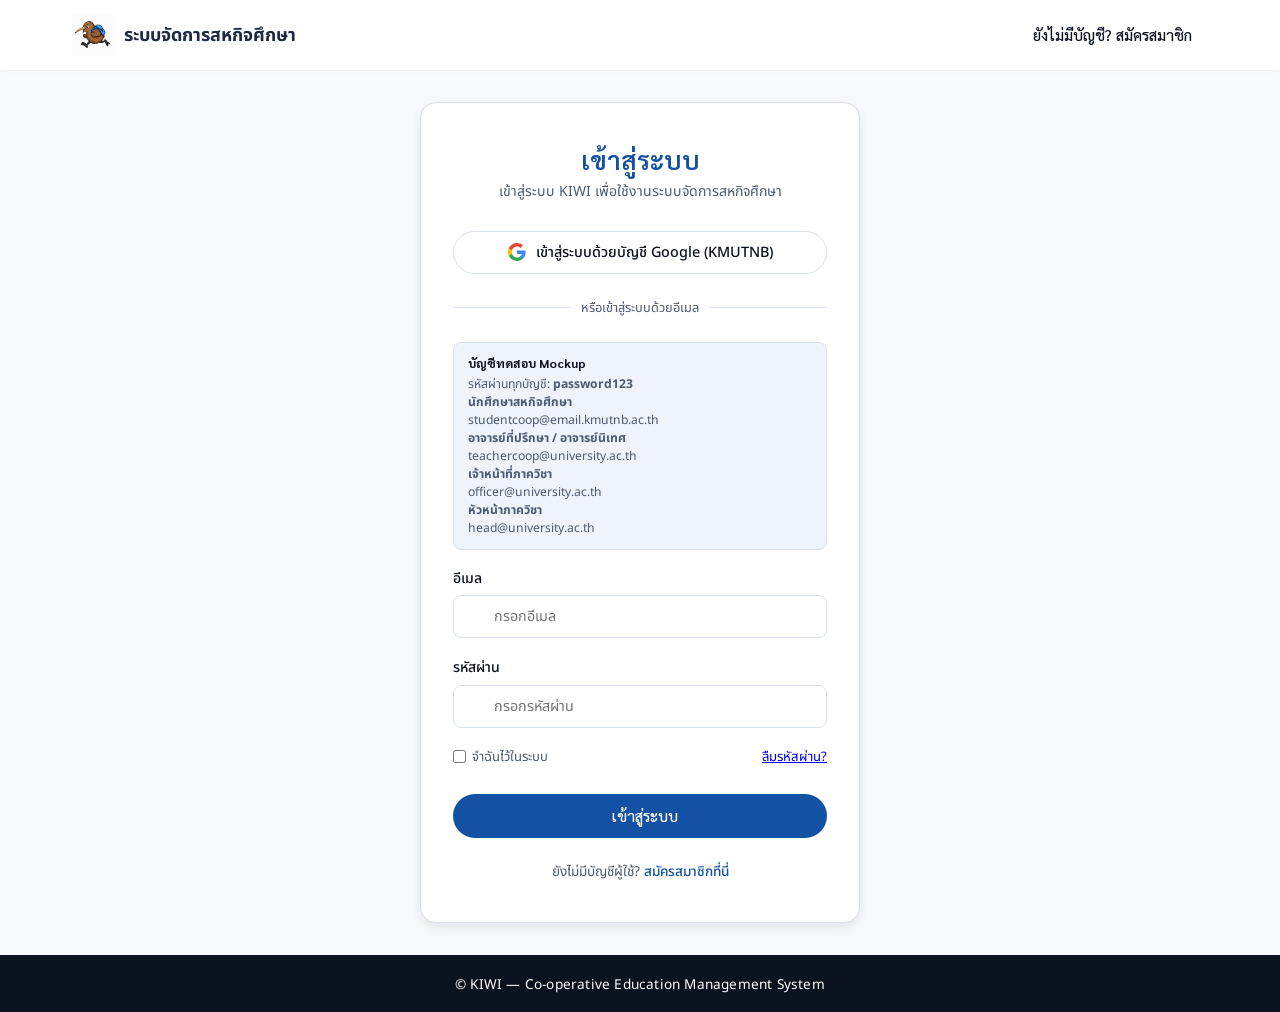
==== commit bfefe42b: "Increase text readability in officer.html" ====
--- a/officer.html
+++ b/officer.html
@@ -1,2314 +1,1250 @@
 <!doctype html>
 <html lang="th">
-  <head>
-    <meta charset="UTF-8" />
-
-    <meta name="viewport" content="width=device-width, initial-scale=1.0" />
-
-    <title>แดชบอร์ดเจ้าหน้าที่ภาควิชา | KIWI — ระบบจัดการสหกิจศึกษา</title>
-
-    <!-- CSS หลัก -->
-    <link rel="stylesheet" href="style.css" />
-    <link rel="stylesheet" href="css/officer.css" />
-
-    <!-- Google Fonts -->
-    <link
-      href="https://fonts.googleapis.com/css2?family=Sarabun:wght@400;500;600;700&family=Noto+Sans+Thai:wght@400;500;600;700&display=swap"
-      rel="stylesheet"
-    />
-
-    <!-- Font Awesome -->
-    <link
-      rel="stylesheet"
-      href="https://cdnjs.cloudflare.com/ajax/libs/font-awesome/6.4.0/css/all.min.css"
-    />
-
-  </head>
-
-  <body>
-    <!-- =========================================================
-         NAVBAR
-         ========================================================= -->
-
-    <header class="navbar">
-      <div class="nav-container">
-        <a href="index.html" class="brand">
-          <img src="images/logo_kiwi.png" alt="KIWI" class="brand-mark" />
-
-          <span> KIWI<br />ระบบจัดการสหกิจศึกษา </span>
-        </a>
-        <div class="nav-right">
-          <span
-            id="userNameDisplay"
-            class="officer-inline-01"
-          ></span>
-
-          <button class="btn-login" onclick="logout()">ออกจากระบบ</button>
-        </div>
+<head>
+  <meta charset="UTF-8" />
+  <meta name="viewport" content="width=device-width, initial-scale=1.0" />
+
+  <title>แดชบอร์ดเจ้าหน้าที่ภาควิชา | KIWI</title>
+
+  <link rel="stylesheet" href="style.css" />
+  <link rel="stylesheet" href="css/officer.css" />
+
+  <link
+    href="https://fonts.googleapis.com/css2?family=Sarabun:wght@500;600;700&family=Noto+Sans+Thai:wght@400;500;600;700&display=swap"
+    rel="stylesheet"
+  />
+  <link
+    rel="stylesheet"
+    href="https://cdnjs.cloudflare.com/ajax/libs/font-awesome/6.4.0/css/all.min.css"
+  />
+
+  <!-- READABILITY FONT BOOST: scoped to this dashboard only -->
+  <style>
+    @media (min-width: 981px) {
+      body { font-size: 16px; }
+
+      .of-brand strong { font-size: 21px; }
+      .of-brand span { font-size: 14px; }
+      .of-user-meta > span { font-size: 13px; }
+      .of-user-meta strong { font-size: 15px; }
+
+      .of-sidebar-heading { font-size: 13px; }
+      .of-sidebar-item > span:nth-child(2) { font-size: 14.5px; }
+      .of-sidebar-badge { font-size: 11.5px; }
+      .of-sidebar-help strong { font-size: 13px; }
+      .of-sidebar-help span { font-size: 11.5px; }
+
+      .of-page-heading h1 { font-size: clamp(29px, 3vw, 36px); }
+      .of-page-heading p { font-size: 15px; }
+      .of-eyebrow { font-size: 12px !important; }
+
+      .of-btn { font-size: 14px; }
+      .of-btn-sm { font-size: 12.5px; }
+      .of-card-header h2 { font-size: 21px; }
+      .of-card-header p { font-size: 14px; }
+
+      .of-stat-card span { font-size: 12.5px; }
+      .of-stat-card strong { font-size: 25px; }
+      .of-stat-card small { font-size: 11px; }
+
+      .of-tab { font-size: 14px; }
+      .of-field label { font-size: 13.5px; }
+      .of-field input,
+      .of-field select,
+      .of-field textarea { font-size: 14px; }
+
+      .of-table th,
+      .of-table td { font-size: 12.5px; }
+      .of-table-secondary { font-size: 11px; }
+      .of-status { font-size: 11px; }
+
+      .of-info-banner { font-size: 12.5px; }
+      .of-empty strong { font-size: 14px; }
+      .of-empty span { font-size: 12px; }
+    }
+  </style>
+</head>
+
+<body>
+  <header class="of-navbar">
+    <div class="of-navbar-inner">
+      <a href="index.html" class="of-brand">
+        <img src="images/logo_kiwi.png" alt="KIWI" class="of-brand-logo" />
+        <div>
+          <strong>KIWI</strong>
+          <span>ระบบจัดการสหกิจศึกษา</span>
+        </div>
+      </a>
+
+      <div class="of-nav-user">
+        <div class="of-user-meta">
+          <span>เจ้าหน้าที่ภาควิชา</span>
+          <strong id="headerOfficerName">เจ้าหน้าที่ภาควิชาเทคโนโลยีสารสนเทศ</strong>
+        </div>
+
+        <button class="of-btn of-btn-outline" type="button" onclick="officerLogout()">
+          <i class="fa-solid fa-right-from-bracket"></i>
+          ออกจากระบบ
+        </button>
       </div>
-    </header>
-
-    <!-- =========================================================
-         DASHBOARD
-         ========================================================= -->
-
-    <div class="dashboard-layout">
+    </div>
+  </header>
+
+  <div class="of-app-shell">
+    <aside class="of-sidebar">
+      <div class="of-sidebar-heading">เมนูเจ้าหน้าที่ภาควิชา</div>
+
+      <button class="of-sidebar-item active" type="button" data-panel="panel-overview">
+        <i class="fa-solid fa-chart-pie"></i>
+        <span>ภาพรวม</span>
+      </button>
+
+      <button class="of-sidebar-item" type="button" data-panel="panel-documents">
+        <i class="fa-solid fa-file-lines"></i>
+        <span>คำร้องและเอกสาร</span>
+        <span class="of-sidebar-badge warning" id="documentTaskBadge">0</span>
+      </button>
+
+      <button class="of-sidebar-item" type="button" data-panel="panel-companies">
+        <i class="fa-solid fa-building"></i>
+        <span>สถานประกอบการ</span>
+      </button>
+
+      <button class="of-sidebar-item" type="button" data-panel="panel-calendar">
+        <i class="fa-solid fa-calendar-days"></i>
+        <span>ปฏิทินสหกิจศึกษา</span>
+      </button>
+
+      <button class="of-sidebar-item" type="button" data-panel="panel-teachers">
+        <i class="fa-solid fa-chalkboard-user"></i>
+        <span>อาจารย์</span>
+      </button>
+
+      <button class="of-sidebar-item" type="button" data-panel="panel-scoring">
+        <i class="fa-solid fa-chart-column"></i>
+        <span>เกณฑ์และคะแนน</span>
+      </button>
+
+      <button class="of-sidebar-item" type="button" data-panel="panel-chatbot">
+        <i class="fa-solid fa-comments"></i>
+        <span>ผู้ช่วยสถานะเอกสาร</span>
+      </button>
+
+      <div class="of-sidebar-help">
+        <i class="fa-solid fa-route"></i>
+        <div>
+          <strong>Workflow เอกสาร</strong>
+          <span>คำร้อง → อาจารย์ → หัวหน้าภาค → หนังสือขอความอนุเคราะห์ → หนังสือส่งตัว → เริ่มสหกิจ</span>
+        </div>
+      </div>
+    </aside>
+
+    <main class="of-main">
       <!-- =======================================================
-           SIDEBAR
-           ห้ามแก้ไขเมนู
+           OVERVIEW
            ======================================================= -->
-
-      <aside class="dashboard-sidebar">
-        <a class="sidebar-item active" data-target="panel-overview">
-          <i class="fa-solid fa-gauge"></i>
-          ภาพรวม
-        </a>
-
-        <a class="sidebar-item" data-target="panel-docstatus">
-          <i class="fa-solid fa-file-circle-check"></i>
-          ตรวจสอบสถานะเอกสาร
-        </a>
-
-        <a class="sidebar-item" data-target="panel-approve">
-          <i class="fa-solid fa-clipboard-check"></i>
-          จัดการคำร้องฝึกงานสหกิจศึกษา
-        </a>
-
-        <a class="sidebar-item" data-target="panel-print">
-          <i class="fa-solid fa-print"></i>
-          จัดการเอกสารขอความอนุเคราะห์
-        </a>
-
-        <!-- เพิ่มเมนูใหม่ -->
-        <a class="sidebar-item" data-target="panel-send-document">
-          <i class="fa-solid fa-file-arrow-up"></i>
-          จัดการหนังสือส่งตัว
-        </a>
-
-        <a class="sidebar-item" data-target="panel-chatbot">
-          <i class="fa-solid fa-robot"></i>
-          Chatbot ตรวจสอบสถานะ
-        </a>
-
-        <a class="sidebar-item" data-target="panel-companies">
-          <i class="fa-solid fa-building"></i>
-          จัดการสถานประกอบการ
-        </a>
-
-        <a class="sidebar-item" data-target="panel-calendar">
-          <i class="fa-solid fa-calendar-days"></i>
-          ปฏิทินกิจกรรม
-        </a>
-
-        <a class="sidebar-item" data-target="panel-lecturers">
-          <i class="fa-solid fa-chalkboard-user"></i>
-          จัดการข้อมูลอาจารย์
-        </a>
-      </aside>
+      <section class="of-panel active" id="panel-overview">
+        <div class="of-page-heading">
+          <div>
+            <p class="of-eyebrow">DEPARTMENT OFFICER</p>
+            <h1 id="overviewGreeting">ภาพรวมงานสหกิจศึกษา</h1>
+            <p>ติดตามงานค้าง เอกสาร ปฏิทิน และข้อมูลที่เจ้าหน้าที่ต้องดำเนินการ</p>
+          </div>
+        </div>
+
+        <div class="of-stat-grid">
+          <article class="of-stat-card">
+            <div class="of-stat-icon"><i class="fa-solid fa-file-signature"></i></div>
+            <div>
+              <span>คำร้องรอตรวจสอบ</span>
+              <strong id="statPendingRequests">0</strong>
+              <small>รายการ</small>
+            </div>
+          </article>
+
+          <article class="of-stat-card warning">
+            <div class="of-stat-icon"><i class="fa-solid fa-envelope-open-text"></i></div>
+            <div>
+              <span>รอจัดทำหนังสือขอฯ</span>
+              <strong id="statCourtesyPending">0</strong>
+              <small>ฉบับ</small>
+            </div>
+          </article>
+
+          <article class="of-stat-card purple">
+            <div class="of-stat-icon"><i class="fa-solid fa-file-arrow-right"></i></div>
+            <div>
+              <span>รอออกหนังสือส่งตัว</span>
+              <strong id="statReferralPending">0</strong>
+              <small>ฉบับ</small>
+            </div>
+          </article>
+
+          <article class="of-stat-card danger">
+            <div class="of-stat-icon"><i class="fa-solid fa-triangle-exclamation"></i></div>
+            <div>
+              <span>เอกสารมีปัญหา</span>
+              <strong id="statDocumentIssues">0</strong>
+              <small>รายการ</small>
+            </div>
+          </article>
+
+          <article class="of-stat-card success">
+            <div class="of-stat-icon"><i class="fa-solid fa-building-circle-check"></i></div>
+            <div>
+              <span>สถานประกอบการ</span>
+              <strong id="statCompanies">0</strong>
+              <small>แห่ง</small>
+            </div>
+          </article>
+        </div>
+
+        <div class="of-grid-2">
+          <article class="of-card">
+            <div class="of-card-header">
+              <div>
+                <h2>งานที่ต้องดำเนินการ</h2>
+                <p>รายการที่ควรจัดการก่อนเพื่อไม่ให้ขั้นตอนสหกิจล่าช้า</p>
+              </div>
+            </div>
+
+            <div class="of-task-list" id="overviewTaskList"></div>
+          </article>
+
+          <article class="of-card">
+            <div class="of-card-header">
+              <div>
+                <h2>กิจกรรมที่กำลังจะถึง</h2>
+                <p>ดึงจากปฏิทินของปีการศึกษาที่กำลังใช้งาน</p>
+              </div>
+            </div>
+
+            <div class="of-upcoming-list" id="overviewUpcomingList"></div>
+          </article>
+        </div>
+      </section>
 
       <!-- =======================================================
-           CONTENT
+           DOCUMENTS
            ======================================================= -->
-
-      <div class="dashboard-content">
-        <!-- =====================================================
-             ภาพรวม
-             ===================================================== -->
-        <section class="content-panel active" id="panel-overview">
-          <div class="dashboard-banner">
-            <b id="overviewGreeting"> ยินดีต้อนรับ </b>
-
-            <span> ภาพรวมสถานะการดำเนินงานด้านสหกิจศึกษาของภาควิชา </span>
-          </div>
-
-          <div class="officer-overview-head">
-            <div class="officer-overview-title">
-              <h2>
-                <i class="fa-solid fa-chart-simple"></i>
-                สรุปข้อมูลการดำเนินงานสหกิจศึกษา
-              </h2>
-
-              <p>
-                แสดงจำนวนรายการสำคัญที่เจ้าหน้าที่ใช้ติดตามคำร้อง เอกสาร
-                การตอบรับจากสถานประกอบการ
-                และนักศึกษาสหกิจศึกษาที่ยังไม่ได้ยื่นคำร้อง
-              </p>
-            </div>
-
-            <span class="overview-badge">
-              <i class="fa-solid fa-circle-info"></i>
-              ข้อมูลภาพรวมสหกิจศึกษา
-            </span>
-          </div>
-
-          <div class="overview-stat-grid">
-            <!-- คำร้องขอสหกิจศึกษา -->
-            <article class="overview-stat-card tone-blue">
-              <div class="overview-stat-top">
-                <div class="overview-stat-icon">
-                  <i class="fa-solid fa-file-signature"></i>
+      <section class="of-panel" id="panel-documents">
+        <div class="of-page-heading">
+          <div>
+            <p class="of-eyebrow">REQUEST & DOCUMENTS</p>
+            <h1>คำร้องและเอกสาร</h1>
+            <p>ตรวจสถานะ ยกเลิกคำร้อง และจัดการหนังสือขอความอนุเคราะห์/หนังสือส่งตัวใน Workflow เดียว</p>
+          </div>
+        </div>
+
+        <div class="of-tabs">
+          <button class="of-tab active" type="button" data-doc-tab="status">
+            <i class="fa-solid fa-list-check"></i>
+            ภาพรวมสถานะ
+          </button>
+
+          <button class="of-tab" type="button" data-doc-tab="requests">
+            <i class="fa-solid fa-file-signature"></i>
+            คำร้องสหกิจ
+          </button>
+
+          <button class="of-tab" type="button" data-doc-tab="courtesy">
+            <i class="fa-solid fa-envelope-open-text"></i>
+            หนังสือขอความอนุเคราะห์
+          </button>
+
+          <button class="of-tab" type="button" data-doc-tab="referral">
+            <i class="fa-solid fa-file-arrow-right"></i>
+            หนังสือส่งตัว
+          </button>
+        </div>
+
+        <!-- status -->
+        <div class="of-tab-panel active" data-doc-tab-panel="status">
+          <article class="of-card">
+            <div class="of-filter-grid four">
+              <div class="of-field">
+                <label for="documentSearchInput">ค้นหา</label>
+                <div class="of-input-icon">
+                  <i class="fa-solid fa-magnifying-glass"></i>
+                  <input id="documentSearchInput" type="text" placeholder="ชื่อ / รหัส / สถานประกอบการ" />
                 </div>
               </div>
 
-              <div class="overview-stat-number">7</div>
-
-              <span class="overview-stat-label"> คำร้องขอสหกิจศึกษา </span>
-
-              <span class="overview-stat-note">
-                คำร้องสหกิจศึกษาที่อยู่ในกระบวนการตรวจสอบและดำเนินการ
-              </span>
-            </article>
-
-            <!-- เอกสารขอความอนุเคราะห์ -->
-            <article class="overview-stat-card tone-orange">
-              <div class="overview-stat-top">
-                <div class="overview-stat-icon">
-                  <i class="fa-solid fa-file-circle-check"></i>
+              <div class="of-field">
+                <label for="documentYearFilter">ปีการศึกษา</label>
+                <select id="documentYearFilter"></select>
+              </div>
+
+              <div class="of-field">
+                <label for="documentMajorFilter">สาขา</label>
+                <select id="documentMajorFilter">
+                  <option value="">ทั้งหมด</option>
+                  <option value="IT">IT</option>
+                  <option value="INE">INE</option>
+                </select>
+              </div>
+
+              <div class="of-field">
+                <label for="documentStatusFilter">สถานะ</label>
+                <select id="documentStatusFilter">
+                  <option value="">ทั้งหมด</option>
+                  <option value="pending">มีงานรอดำเนินการ</option>
+                  <option value="complete">เอกสารครบ</option>
+                  <option value="issue">มีปัญหา</option>
+                </select>
+              </div>
+            </div>
+
+            <div class="of-table-wrap">
+              <table class="of-table of-doc-status-table">
+                <thead>
+                  <tr>
+                    <th>นักศึกษา</th>
+                    <th>สถานประกอบการ</th>
+                    <th>คำร้อง</th>
+                    <th>ขอความอนุเคราะห์</th>
+                    <th>ส่งตัว</th>
+                  </tr>
+                </thead>
+                <tbody id="documentStatusTableBody"></tbody>
+              </table>
+            </div>
+
+            <div class="of-empty" id="documentStatusEmpty">
+              <i class="fa-solid fa-folder-open"></i>
+              <strong>ไม่พบข้อมูลเอกสาร</strong>
+              <span>ลองเปลี่ยนคำค้นหาหรือตัวกรอง</span>
+            </div>
+          </article>
+        </div>
+
+        <!-- requests -->
+        <div class="of-tab-panel" data-doc-tab-panel="requests">
+          <article class="of-card">
+            <div class="of-card-header">
+              <div>
+                <h2>คำร้องสหกิจศึกษา</h2>
+                <p>ตรวจสอบรายละเอียดและยกเลิกคำร้องพร้อมบันทึกเหตุผลย้อนหลัง</p>
+              </div>
+            </div>
+
+            <div class="of-filter-grid three">
+              <div class="of-field">
+                <label for="requestSearchInput">ค้นหา</label>
+                <div class="of-input-icon">
+                  <i class="fa-solid fa-magnifying-glass"></i>
+                  <input id="requestSearchInput" type="text" placeholder="ชื่อ / รหัส / บริษัท" />
                 </div>
               </div>
 
-              <div class="overview-stat-number">4</div>
-
-              <span class="overview-stat-label"> เอกสารขอความอนุเคราะห์ </span>
-
-              <span class="overview-stat-note">
-                เอกสารของนักศึกษาสหกิจศึกษาที่อยู่ในขั้นตอนจัดทำหรือรอส่ง
-              </span>
-            </article>
-
-            <!-- สถานประกอบการตอบรับ -->
-            <article class="overview-stat-card tone-green">
-              <div class="overview-stat-top">
-                <div class="overview-stat-icon">
-                  <i class="fa-solid fa-building-circle-check"></i>
+              <div class="of-field">
+                <label for="requestYearFilter">ปีการศึกษา</label>
+                <select id="requestYearFilter"></select>
+              </div>
+
+              <div class="of-field">
+                <label for="requestStatusFilter">สถานะ</label>
+                <select id="requestStatusFilter">
+                  <option value="">ทั้งหมด</option>
+                  <option value="pending">รอดำเนินการ</option>
+                  <option value="approved">อนุมัติแล้ว</option>
+                  <option value="rejected">ไม่อนุมัติ</option>
+                  <option value="cancelled">ยกเลิกแล้ว</option>
+                </select>
+              </div>
+            </div>
+
+            <div class="of-table-wrap">
+              <table class="of-table of-request-table">
+                <thead>
+                  <tr>
+                    <th>นักศึกษา</th>
+                    <th>สถานประกอบการ</th>
+                    <th>วันที่ยื่น</th>
+                    <th>สถานะ</th>
+                    <th>ดำเนินการ</th>
+                  </tr>
+                </thead>
+                <tbody id="requestTableBody"></tbody>
+              </table>
+            </div>
+
+            <div class="of-empty" id="requestTableEmpty">
+              <i class="fa-solid fa-file-circle-xmark"></i>
+              <strong>ไม่พบคำร้อง</strong>
+              <span>ไม่พบรายการที่ตรงกับตัวกรอง</span>
+            </div>
+          </article>
+        </div>
+
+        <!-- courtesy -->
+        <div class="of-tab-panel" data-doc-tab-panel="courtesy">
+          <article class="of-card">
+            <div class="of-card-header">
+              <div>
+                <h2>หนังสือขอความอนุเคราะห์</h2>
+                <p>จัดทำ แก้ไข พิมพ์ และติดตามสถานะการส่งเอกสาร</p>
+              </div>
+            </div>
+
+            <div class="of-filter-grid three">
+              <div class="of-field">
+                <label for="courtesySearchInput">ค้นหา</label>
+                <div class="of-input-icon">
+                  <i class="fa-solid fa-magnifying-glass"></i>
+                  <input id="courtesySearchInput" type="text" placeholder="ชื่อ / รหัสนักศึกษา / บริษัท" />
                 </div>
               </div>
 
-              <div class="overview-stat-number">5</div>
-
-              <span class="overview-stat-label">
-                สถานประกอบการตอบรับนักศึกษาสหกิจศึกษา
-              </span>
-
-              <span class="overview-stat-note">
-                จำนวนนักศึกษาสหกิจศึกษาที่ได้รับการตอบรับจากสถานประกอบการ
-              </span>
-            </article>
-
-            <!-- สถานประกอบการปฏิเสธ -->
-            <article class="overview-stat-card tone-red">
-              <div class="overview-stat-top">
-                <div class="overview-stat-icon">
-                  <i class="fa-solid fa-building-circle-xmark"></i>
+              <div class="of-field">
+                <label for="courtesyYearFilter">ปีการศึกษา</label>
+                <select id="courtesyYearFilter"></select>
+              </div>
+
+              <div class="of-field">
+                <label for="courtesyStatusFilter">สถานะ</label>
+                <select id="courtesyStatusFilter">
+                  <option value="">ทั้งหมด</option>
+                  <option value="draft">ฉบับร่าง</option>
+                  <option value="ready">จัดทำแล้ว</option>
+                  <option value="cancelled">ยกเลิก</option>
+                </select>
+              </div>
+            </div>
+
+            <div class="of-table-wrap">
+              <table class="of-table of-document-table">
+                <thead>
+                  <tr>
+                    <th>นักศึกษา</th>
+                    <th>สถานประกอบการ</th>
+                    <th>สถานะหนังสือ</th>
+                    <th>สถานะตอบรับ</th>
+                    <th>ดำเนินการ</th>
+                  </tr>
+                </thead>
+                <tbody id="courtesyTableBody"></tbody>
+              </table>
+            </div>
+
+            <div class="of-empty" id="courtesyTableEmpty">
+              <i class="fa-solid fa-envelope-open-text"></i>
+              <strong>ไม่พบหนังสือขอความอนุเคราะห์</strong>
+              <span>สามารถกด “จัดทำหนังสือ” เพื่อเริ่มรายการใหม่</span>
+            </div>
+          </article>
+        </div>
+
+        <!-- referral -->
+        <div class="of-tab-panel" data-doc-tab-panel="referral">
+          <article class="of-card">
+            <div class="of-card-header">
+              <div>
+                <h2>หนังสือส่งตัวนักศึกษาสหกิจศึกษา</h2>
+                <p>จัดทำ แก้ไข พิมพ์ และบันทึกการส่งหนังสือส่งตัว</p>
+              </div>
+            </div>
+
+            <div class="of-filter-grid three">
+              <div class="of-field">
+                <label for="referralSearchInput">ค้นหา</label>
+                <div class="of-input-icon">
+                  <i class="fa-solid fa-magnifying-glass"></i>
+                  <input id="referralSearchInput" type="text" placeholder="ชื่อ / รหัสนักศึกษา / บริษัท" />
                 </div>
               </div>
 
-              <div class="overview-stat-number">2</div>
-
-              <span class="overview-stat-label">
-                สถานประกอบการปฏิเสธรับนักศึกษาสหกิจศึกษา
-              </span>
-
-              <span class="overview-stat-note">
-                รายการที่นักศึกษาต้องดำเนินการเลือกสถานประกอบการใหม่
-              </span>
-            </article>
-
-            <!-- สถานประกอบการในระบบ -->
-            <article class="overview-stat-card tone-purple">
-              <div class="overview-stat-top">
-                <div class="overview-stat-icon">
-                  <i class="fa-solid fa-building"></i>
-                </div>
-              </div>
-
-              <div class="overview-stat-number">32</div>
-
-              <span class="overview-stat-label"> สถานประกอบการในระบบ </span>
-
-              <span class="overview-stat-note">
-                จำนวนสถานประกอบการที่รองรับนักศึกษาสหกิจศึกษา
-              </span>
-            </article>
-
-            <!-- เอกสารส่งตัว -->
-            <article class="overview-stat-card tone-cyan">
-              <div class="overview-stat-top">
-                <div class="overview-stat-icon">
-                  <i class="fa-solid fa-paper-plane"></i>
-                </div>
-              </div>
-
-              <div class="overview-stat-number">6</div>
-
-              <span class="overview-stat-label">
-                เอกสารส่งตัวนักศึกษาสหกิจศึกษา
-              </span>
-
-              <span class="overview-stat-note">
-                รายการเอกสารส่งตัวที่อยู่ในกระบวนการดำเนินงาน
-              </span>
-            </article>
-
-            <!-- ยังไม่ทำคำร้อง -->
-            <article class="overview-stat-card tone-gray">
-              <div class="overview-stat-top">
-                <div class="overview-stat-icon">
-                  <i class="fa-solid fa-user-clock"></i>
-                </div>
-              </div>
-
-              <div class="overview-stat-number">11</div>
-
-              <span class="overview-stat-label">
-                นักศึกษาที่ยังไม่ทำคำร้องสหกิจศึกษา
-              </span>
-
-              <span class="overview-stat-note">
-                นักศึกษาสหกิจศึกษาที่ควรติดตามให้ดำเนินการยื่นคำร้อง
-              </span>
-            </article>
-          </div>
-
-          <div class="overview-footnote">
-            <i class="fa-solid fa-circle-info"></i>
-
-            <span>
-              ตัวเลขในหน้า Mockup นี้เป็นข้อมูลตัวอย่างสำหรับแสดงรูปแบบ
-              Dashboard ของระบบสหกิจศึกษา
-              และสามารถเปลี่ยนให้ดึงค่าจากฐานข้อมูลจริงภายหลังได้
-            </span>
-          </div>
-        </section>
-
-        <!-- =====================================================
-     ตรวจสอบสถานะเอกสาร
-     ===================================================== -->
-
-        <section class="content-panel" id="panel-docstatus">
-          <div class="panel-header">
-            <h2>ตรวจสอบสถานะเอกสาร</h2>
-
-            <p>ตรวจสอบสถานะเอกสารของนักศึกษาสหกิจศึกษา โดยแยกตามประเภทเอกสาร</p>
-          </div>
-
-          <!-- =====================================================
-       1. เอกสารคำร้องสหกิจศึกษา
-       สถานะ:
-       - อนุมัติ
-       - ไม่อนุมัติ
-       - ยื่นแล้ว
-       - ยังไม่ได้ยื่น
-       ===================================================== -->
-
-          <div class="doc-status-section">
-            <div class="doc-status-section-header">
-              <div class="doc-status-icon">
-                <i class="fa-solid fa-file-signature"></i>
-              </div>
-
-              <div>
-                <h3>เอกสารคำร้องสหกิจศึกษา</h3>
-
-                <p>ตรวจสอบสถานะคำร้องของนักศึกษาสหกิจศึกษา</p>
-              </div>
-            </div>
-
-            <div class="doc-status-grid officer-inline-02">
-              <div class="doc-status-box">
-                <div class="doc-status-type-title">
-                  <div>
-                    <i class="fa-solid fa-briefcase"></i>
-                    นักศึกษาสหกิจศึกษา
-                  </div>
-
-                  <span class="type-tag coop"> สหกิจศึกษา </span>
-                </div>
-
-                <div class="table-wrapper">
-                  <table class="mock-table">
-                    <thead>
-                      <tr>
-                        <th>ชื่อนักศึกษา</th>
-                        <th>ประเภทเอกสาร</th>
-                        <th class="status-cell">สถานะ</th>
-                      </tr>
-                    </thead>
-
-                    <tbody>
-                      <!-- อนุมัติ -->
-                      <tr>
-                        <td>อรุณี พงษ์สุวรรณ</td>
-
-                        <td>คำร้องขอสหกิจศึกษา</td>
-
-                        <td class="status-cell">
-                          <span class="tag tag-green"> อนุมัติ </span>
-                        </td>
-                      </tr>
-
-                      <!-- ไม่อนุมัติ -->
-                      <tr>
-                        <td>ชนากานต์ อินทร์แก้ว</td>
-
-                        <td>คำร้องขอสหกิจศึกษา</td>
-
-                        <td class="status-cell">
-                          <span class="tag tag-red"> ไม่อนุมัติ </span>
-                        </td>
-                      </tr>
-
-                      <!-- ยื่นแล้ว -->
-                      <tr>
-                        <td>ณัฐวุฒิ เพชรรัตน์</td>
-
-                        <td>คำร้องขอสหกิจศึกษา</td>
-
-                        <td class="status-cell">
-                          <span class="tag tag-muted"> ยื่นแล้ว </span>
-                        </td>
-                      </tr>
-
-                      <!-- ยังไม่ได้ยื่น -->
-                      <tr>
-                        <td>ภูริช วัฒนกุล</td>
-
-                        <td>คำร้องขอสหกิจศึกษา</td>
-
-                        <td class="status-cell">
-                          <span class="tag tag-dark"> ยังไม่ได้ยื่น </span>
-                        </td>
-                      </tr>
-                    </tbody>
-                  </table>
-                </div>
-              </div>
-            </div>
-          </div>
-
-          <!-- =====================================================
-       2. เอกสารขอความอนุเคราะห์
-
-       2.1 สถานะการตอบรับ:
-       - รอตอบรับ
-       - ตอบรับแล้ว
-       - ไม่ตอบรับ
-
-       2.2 สถานะการส่ง:
-       - ส่งแล้ว
-       - ยังไม่ส่ง
-       ===================================================== -->
-
-          <div class="doc-status-section">
-            <div class="doc-status-section-header">
-              <div class="doc-status-icon orange">
-                <i class="fa-solid fa-envelope-open-text"></i>
-              </div>
-
-              <div>
-                <h3>เอกสารขอความอนุเคราะห์</h3>
-
-                <p>ตรวจสอบสถานะการส่งเอกสารและการตอบรับจากสถานประกอบการ</p>
-              </div>
-            </div>
-
-            <div class="doc-status-grid officer-inline-03">
-              <div class="doc-status-box">
-                <div class="doc-status-type-title">
-                  <div>
-                    <i class="fa-solid fa-briefcase"></i>
-                    นักศึกษาสหกิจศึกษา
-                  </div>
-
-                  <span class="type-tag coop"> สหกิจศึกษา </span>
-                </div>
-
-                <div class="table-wrapper">
-                  <table class="mock-table">
-                    <thead>
-                      <tr>
-                        <th>ชื่อนักศึกษา</th>
-
-                        <th>ประเภทเอกสาร</th>
-
-                        <th class="status-cell">สถานะการส่ง</th>
-
-                        <th class="status-cell">สถานะการตอบรับ</th>
-                      </tr>
-                    </thead>
-
-                    <tbody>
-                      <!-- ส่งแล้ว / รอตอบรับ -->
-                      <tr>
-                        <td>ณัฐวุฒิ เพชรรัตน์</td>
-
-                        <td>หนังสือขอความอนุเคราะห์</td>
-
-                        <td class="status-cell">
-                          <span class="tag tag-green"> ส่งแล้ว </span>
-                        </td>
-
-                        <td class="status-cell">
-                          <span class="tag tag-muted"> รอตอบรับ </span>
-                        </td>
-                      </tr>
-
-                      <!-- ส่งแล้ว / ตอบรับแล้ว -->
-                      <tr>
-                        <td>อรุณี พงษ์สุวรรณ</td>
-
-                        <td>หนังสือขอความอนุเคราะห์</td>
-
-                        <td class="status-cell">
-                          <span class="tag tag-green"> ส่งแล้ว </span>
-                        </td>
-
-                        <td class="status-cell">
-                          <span class="tag tag-green"> ตอบรับแล้ว </span>
-                        </td>
-                      </tr>
-
-                      <!-- ส่งแล้ว / ไม่ตอบรับ -->
-                      <tr>
-                        <td>ชนากานต์ อินทร์แก้ว</td>
-
-                        <td>หนังสือขอความอนุเคราะห์</td>
-
-                        <td class="status-cell">
-                          <span class="tag tag-green"> ส่งแล้ว </span>
-                        </td>
-
-                        <td class="status-cell">
-                          <span class="tag tag-red"> ไม่ตอบรับ </span>
-                        </td>
-                      </tr>
-
-                      <!-- ยังไม่ส่ง -->
-                      <tr>
-                        <td>ภูริช วัฒนกุล</td>
-
-                        <td>หนังสือขอความอนุเคราะห์</td>
-
-                        <td class="status-cell">
-                          <span class="tag tag-red"> ยังไม่ส่ง </span>
-                        </td>
-
-                        <td class="status-cell">
-                          <span class="tag tag-dark"> - </span>
-                        </td>
-                      </tr>
-                    </tbody>
-                  </table>
-                </div>
-              </div>
-            </div>
-          </div>
-
-          <!-- =====================================================
-       3. หนังสือส่งตัว
-       สถานะ:
-       - พิมพ์แล้ว
-       - ยังไม่พิมพ์
-       ===================================================== -->
-
-          <div class="doc-status-section">
-            <div class="doc-status-section-header">
-              <div class="doc-status-icon green">
-                <i class="fa-solid fa-paper-plane"></i>
-              </div>
-
-              <div>
-                <h3>หนังสือส่งตัว</h3>
-
-                <p>ตรวจสอบสถานะการพิมพ์หนังสือส่งตัว ของนักศึกษาสหกิจศึกษา</p>
-              </div>
-            </div>
-
-            <div class="doc-status-grid officer-inline-04">
-              <div class="doc-status-box">
-                <div class="doc-status-type-title">
-                  <div>
-                    <i class="fa-solid fa-briefcase"></i>
-                    นักศึกษาสหกิจศึกษา
-                  </div>
-
-                  <span class="type-tag coop"> สหกิจศึกษา </span>
-                </div>
-
-                <div class="table-wrapper">
-                  <table class="mock-table">
-                    <thead>
-                      <tr>
-                        <th>ชื่อนักศึกษา</th>
-
-                        <th>ประเภทเอกสาร</th>
-
-                        <th class="status-cell">สถานะ</th>
-                      </tr>
-                    </thead>
-
-                    <tbody>
-                      <!-- พิมพ์แล้ว -->
-                      <tr>
-                        <td>ชนากานต์ อินทร์แก้ว</td>
-
-                        <td>หนังสือส่งตัว</td>
-
-                        <td class="status-cell">
-                          <span class="tag tag-green"> พิมพ์แล้ว </span>
-                        </td>
-                      </tr>
-
-                      <!-- ยังไม่พิมพ์ -->
-                      <tr>
-                        <td>ภูริช วัฒนกุล</td>
-
-                        <td>หนังสือส่งตัว</td>
-
-                        <td class="status-cell">
-                          <span class="tag tag-red"> ยังไม่พิมพ์ </span>
-                        </td>
-                      </tr>
-                    </tbody>
-                  </table>
-                </div>
-              </div>
-            </div>
-          </div>
-
-          <!-- =====================================================
-       ตารางข้อมูลสำหรับ Chatbot
-       ซ่อนไว้ ไม่แสดงบนหน้าเว็บ
-       ===================================================== -->
-
-          <div class="document-master-data">
-            <table>
-              <tbody id="documentTableBody">
-                <!-- =========================
-             คำร้องสหกิจศึกษา
-             ========================= -->
-
-                <tr
-                  data-type="coop"
-                  data-document="request"
-                  data-status="approved"
-                >
-                  <td>อรุณี พงษ์สุวรรณ</td>
-                  <td>สหกิจศึกษา</td>
-                  <td>คำร้องขอสหกิจศึกษา</td>
-                  <td>อนุมัติ</td>
-                </tr>
-
-                <tr
-                  data-type="coop"
-                  data-document="request"
-                  data-status="rejected"
-                >
-                  <td>ชนากานต์ อินทร์แก้ว</td>
-                  <td>สหกิจศึกษา</td>
-                  <td>คำร้องขอสหกิจศึกษา</td>
-                  <td>ไม่อนุมัติ</td>
-                </tr>
-
-                <tr
-                  data-type="coop"
-                  data-document="request"
-                  data-status="submitted"
-                >
-                  <td>ณัฐวุฒิ เพชรรัตน์</td>
-                  <td>สหกิจศึกษา</td>
-                  <td>คำร้องขอสหกิจศึกษา</td>
-                  <td>ยื่นแล้ว</td>
-                </tr>
-
-                <tr
-                  data-type="coop"
-                  data-document="request"
-                  data-status="not-submitted"
-                >
-                  <td>ภูริช วัฒนกุล</td>
-                  <td>สหกิจศึกษา</td>
-                  <td>คำร้องขอสหกิจศึกษา</td>
-                  <td>ยังไม่ได้ยื่น</td>
-                </tr>
-
-                <!-- =========================
-             หนังสือขอความอนุเคราะห์
-             ========================= -->
-
-                <tr
-                  data-type="coop"
-                  data-document="assistance"
-                  data-send-status="sent"
-                  data-response-status="waiting"
-                >
-                  <td>ณัฐวุฒิ เพชรรัตน์</td>
-                  <td>สหกิจศึกษา</td>
-                  <td>หนังสือขอความอนุเคราะห์</td>
-                  <td>ส่งแล้ว / รอตอบรับ</td>
-                </tr>
-
-                <tr
-                  data-type="coop"
-                  data-document="assistance"
-                  data-send-status="sent"
-                  data-response-status="accepted"
-                >
-                  <td>อรุณี พงษ์สุวรรณ</td>
-                  <td>สหกิจศึกษา</td>
-                  <td>หนังสือขอความอนุเคราะห์</td>
-                  <td>ส่งแล้ว / ตอบรับแล้ว</td>
-                </tr>
-
-                <tr
-                  data-type="coop"
-                  data-document="assistance"
-                  data-send-status="sent"
-                  data-response-status="rejected"
-                >
-                  <td>ชนากานต์ อินทร์แก้ว</td>
-                  <td>สหกิจศึกษา</td>
-                  <td>หนังสือขอความอนุเคราะห์</td>
-                  <td>ส่งแล้ว / ไม่ตอบรับ</td>
-                </tr>
-
-                <tr
-                  data-type="coop"
-                  data-document="assistance"
-                  data-send-status="not-sent"
-                  data-response-status=""
-                >
-                  <td>ภูริช วัฒนกุล</td>
-                  <td>สหกิจศึกษา</td>
-                  <td>หนังสือขอความอนุเคราะห์</td>
-                  <td>ยังไม่ส่ง</td>
-                </tr>
-
-                <!-- =========================
-             หนังสือส่งตัว
-             ========================= -->
-
-                <tr
-                  data-type="coop"
-                  data-document="send-letter"
-                  data-status="printed"
-                >
-                  <td>ชนากานต์ อินทร์แก้ว</td>
-                  <td>สหกิจศึกษา</td>
-                  <td>หนังสือส่งตัว</td>
-                  <td>พิมพ์แล้ว</td>
-                </tr>
-
-                <tr
-                  data-type="coop"
-                  data-document="send-letter"
-                  data-status="not-printed"
-                >
-                  <td>ภูริช วัฒนกุล</td>
-                  <td>สหกิจศึกษา</td>
-                  <td>หนังสือส่งตัว</td>
-                  <td>ยังไม่พิมพ์</td>
-                </tr>
-              </tbody>
-            </table>
-          </div>
-        </section>
-
-        <!-- =====================================================
-     ตรวจสอบคำร้องสหกิจศึกษา
-     ===================================================== -->
-
-        <section class="content-panel" id="panel-approve">
-          <div class="panel-header">
-            <h2>ตรวจสอบคำร้องสหกิจศึกษา</h2>
-
-            <p>
-              ตรวจสอบรายละเอียดคำร้องขอสหกิจศึกษาที่นักศึกษายื่นเข้ามา
-              และสามารถพิมพ์เอกสารเป็น PDF ได้
-            </p>
-          </div>
-
-          <div class="table-wrapper">
-            <table class="mock-table" id="coopRequestTable">
+              <div class="of-field">
+                <label for="referralYearFilter">ปีการศึกษา</label>
+                <select id="referralYearFilter"></select>
+              </div>
+
+              <div class="of-field">
+                <label for="referralStatusFilter">สถานะ</label>
+                <select id="referralStatusFilter">
+                  <option value="">ทั้งหมด</option>
+                  <option value="draft">ยังไม่ได้จัดทำเสร็จ</option>
+                  <option value="ready">จัดทำแล้ว</option>
+                </select>
+              </div>
+            </div>
+
+            <div class="of-table-wrap">
+              <table class="of-table of-document-table">
+                <thead>
+                  <tr>
+                    <th>นักศึกษา</th>
+                    <th>สถานประกอบการ</th>
+                    <th>วันเริ่มสหกิจ</th>
+                    <th>สถานะ</th>
+                    <th>ดำเนินการ</th>
+                  </tr>
+                </thead>
+                <tbody id="referralTableBody"></tbody>
+              </table>
+            </div>
+
+            <div class="of-empty" id="referralTableEmpty">
+              <i class="fa-solid fa-file-arrow-right"></i>
+              <strong>ไม่พบหนังสือส่งตัว</strong>
+              <span>สามารถกด “จัดทำหนังสือส่งตัว” เพื่อเริ่มรายการใหม่</span>
+            </div>
+          </article>
+        </div>
+      </section>
+
+      <!-- =======================================================
+           COMPANIES
+           ======================================================= -->
+      <section class="of-panel" id="panel-companies">
+        <div class="of-page-heading with-action">
+          <div>
+            <p class="of-eyebrow">COMPANY MANAGEMENT</p>
+            <h1>สถานประกอบการ</h1>
+            <p>จัดการข้อมูลบริษัท ผู้ประสานงาน ตำแหน่งที่เปิดรับ และสถานะใช้งาน</p>
+          </div>
+
+          <button class="of-btn of-btn-primary" type="button" onclick="openCompanyEditor()">
+            <i class="fa-solid fa-plus"></i>
+            เพิ่มสถานประกอบการ
+          </button>
+        </div>
+
+        <article class="of-card">
+          <div class="of-filter-grid three">
+            <div class="of-field">
+              <label for="companySearchInput">ค้นหา</label>
+              <div class="of-input-icon">
+                <i class="fa-solid fa-magnifying-glass"></i>
+                <input id="companySearchInput" type="text" placeholder="ชื่อบริษัท / จังหวัด / ตำแหน่ง" />
+              </div>
+            </div>
+
+            <div class="of-field">
+              <label for="companyTypeFilter">ประเภท</label>
+              <select id="companyTypeFilter">
+                <option value="">ทั้งหมด</option>
+                <option value="Software">Software</option>
+                <option value="Data">Data</option>
+                <option value="Network">Network</option>
+                <option value="Cybersecurity">Cybersecurity</option>
+                <option value="Cloud">Cloud</option>
+              </select>
+            </div>
+
+            <div class="of-field">
+              <label for="companyActiveFilter">สถานะ</label>
+              <select id="companyActiveFilter">
+                <option value="">ทั้งหมด</option>
+                <option value="active">ใช้งาน</option>
+                <option value="inactive">ไม่ใช้งาน</option>
+              </select>
+            </div>
+          </div>
+
+          <div class="of-table-wrap">
+            <table class="of-table of-company-table">
               <thead>
                 <tr>
-                  <th>ชื่อนักศึกษา</th>
-
-                  <th>รหัสนักศึกษา</th>
-
-                  <th>ประเภท</th>
-
                   <th>สถานประกอบการ</th>
-
-                  <th>ตำแหน่ง</th>
-
-                  <th>วันที่ยื่น</th>
-
-                  <th>สถานะ</th>
-
-                  <th>การดำเนินการ</th>
+                  <th>จังหวัด</th>
+                  <th>ผู้ประสานงาน</th>
+                  <th>จำนวนรับ</th>
+                  <th>ดำเนินการ</th>
                 </tr>
               </thead>
-
-              <tbody>
-                <!-- =====================================================
-             นักศึกษา 1
-             ===================================================== -->
-
-                <tr
-                  data-student-name="นางสาวพิมพ์ชนก สุขใจ"
-                  data-student-id="6702458196"
-                  data-major="INE"
-                  data-company="BlueWave Digital Co., Ltd."
-                  data-position="Frontend Developer"
-                  data-province="ชลบุรี"
-                  data-submit-date="3 ก.ย. 2569"
-                  data-email="studentcoop@email.kmutnb.ac.th"
-                  data-status="submitted"
-                >
-                  <td>นางสาวพิมพ์ชนก สุขใจ</td>
-
-                  <td>6702458196</td>
-
-                  <td>
-                    <span class="type-tag coop"> สหกิจศึกษา </span>
-                  </td>
-
-                  <td>BlueWave Digital Co., Ltd.</td>
-
-                  <td>Frontend Developer</td>
-
-                  <td>3 ก.ย. 2569</td>
-
-                  <td>
-                    <span class="tag tag-green request-status">
-                      ยื่นคำร้องแล้ว
-                    </span>
-                  </td>
-
-                  <td>
-                    <div class="action-group">
-                      <!-- ดูรายละเอียด -->
-
-                      <button
-                        type="button"
-                        class="btn-mock-sm"
-                        onclick="viewCoopRequestDetail(this)"
-                      >
-                        <i class="fa-solid fa-eye"></i>
-
-                        ดูรายละเอียด
-                      </button>
-
-                      <!-- พิมพ์ PDF -->
-
-                      <button
-                        type="button"
-                        class="btn-mock-sm"
-                        onclick="printCoopRequestPDF(this)"
-                      >
-                        <i class="fa-solid fa-file-pdf"></i>
-
-                        พิมพ์ PDF
-                      </button>
-
-                      <!-- ยกเลิกคำร้อง -->
-
-                      <button
-                        type="button"
-                        class="btn-mock-sm danger"
-                        onclick="cancelCoopRequest(this)"
-                      >
-                        <i class="fa-solid fa-ban"></i>
-
-                        ยกเลิกคำร้อง
-                      </button>
-                    </div>
-                  </td>
-                </tr>
-
-                <!-- =====================================================
-             นักศึกษา 2
-             ===================================================== -->
-
-                <tr
-                  data-student-name="อรุณี พงษ์สุวรรณ"
-                  data-student-id="6702458202"
-                  data-major="IT"
-                  data-company="DataSphere Thailand"
-                  data-position="Data Analyst"
-                  data-province="กรุงเทพมหานคร"
-                  data-submit-date="2 ก.ย. 2569"
-                  data-email="arunee@kmutnb.ac.th"
-                  data-status="submitted"
-                >
-                  <td>อรุณี พงษ์สุวรรณ</td>
-
-                  <td>6702458202</td>
-
-                  <td>
-                    <span class="type-tag coop"> สหกิจศึกษา </span>
-                  </td>
-
-                  <td>DataSphere Thailand</td>
-
-                  <td>Data Analyst</td>
-
-                  <td>2 ก.ย. 2569</td>
-
-                  <td>
-                    <span class="tag tag-green request-status">
-                      ยื่นคำร้องแล้ว
-                    </span>
-                  </td>
-
-                  <td>
-                    <div class="action-group">
-                      <!-- ดูรายละเอียด -->
-
-                      <button
-                        type="button"
-                        class="btn-mock-sm"
-                        onclick="viewCoopRequestDetail(this)"
-                      >
-                        <i class="fa-solid fa-eye"></i>
-
-                        ดูรายละเอียด
-                      </button>
-
-                      <!-- พิมพ์ PDF -->
-
-                      <button
-                        type="button"
-                        class="btn-mock-sm"
-                        onclick="printCoopRequestPDF(this)"
-                      >
-                        <i class="fa-solid fa-file-pdf"></i>
-
-                        พิมพ์ PDF
-                      </button>
-
-                      <!-- ยกเลิกคำร้อง -->
-
-                      <button
-                        type="button"
-                        class="btn-mock-sm danger"
-                        onclick="cancelCoopRequest(this)"
-                      >
-                        <i class="fa-solid fa-ban"></i>
-
-                        ยกเลิกคำร้อง
-                      </button>
-                    </div>
-                  </td>
-                </tr>
-
-                <!-- =====================================================
-             นักศึกษา 3
-             ===================================================== -->
-
-                <tr
-                  data-student-name="ภูริช วัฒนกุล"
-                  data-student-id="6702458208"
-                  data-major="INE"
-                  data-company="Business Intelligence Group"
-                  data-position="Business Analyst"
-                  data-province="กรุงเทพมหานคร"
-                  data-submit-date="30 ส.ค. 2569"
-                  data-email="purich@kmutnb.ac.th"
-                  data-status="submitted"
-                >
-                  <td>ภูริช วัฒนกุล</td>
-
-                  <td>6702458208</td>
-
-                  <td>
-                    <span class="type-tag coop"> สหกิจศึกษา </span>
-                  </td>
-
-                  <td>Business Intelligence Group</td>
-
-                  <td>Business Analyst</td>
-
-                  <td>30 ส.ค. 2569</td>
-
-                  <td>
-                    <span class="tag tag-green request-status">
-                      ยื่นคำร้องแล้ว
-                    </span>
-                  </td>
-
-                  <td>
-                    <div class="action-group">
-                      <!-- ดูรายละเอียด -->
-
-                      <button
-                        type="button"
-                        class="btn-mock-sm"
-                        onclick="viewCoopRequestDetail(this)"
-                      >
-                        <i class="fa-solid fa-eye"></i>
-
-                        ดูรายละเอียด
-                      </button>
-
-                      <!-- พิมพ์ PDF -->
-
-                      <button
-                        type="button"
-                        class="btn-mock-sm"
-                        onclick="printCoopRequestPDF(this)"
-                      >
-                        <i class="fa-solid fa-file-pdf"></i>
-
-                        พิมพ์ PDF
-                      </button>
-
-                      <!-- ยกเลิกคำร้อง -->
-
-                      <button
-                        type="button"
-                        class="btn-mock-sm danger"
-                        onclick="cancelCoopRequest(this)"
-                      >
-                        <i class="fa-solid fa-ban"></i>
-
-                        ยกเลิกคำร้อง
-                      </button>
-                    </div>
-                  </td>
-                </tr>
-              </tbody>
+              <tbody id="companyTableBody"></tbody>
             </table>
           </div>
-        </section>
-
-        <!-- =====================================================
-     จัดการเอกสารและฟอร์มตอบรับนักศึกษาสหกิจศึกษา
-     ===================================================== -->
-
-        <section class="content-panel" id="panel-print">
-          <div class="panel-header">
-            <h2>จัดการเอกสารสหกิจศึกษา</h2>
-
-            <p>
-              จัดการหนังสือขอความอนุเคราะห์และเอกสารส่งตัวนักศึกษาสหกิจศึกษา
-              พร้อมส่งฟอร์มตอบรับให้สถานประกอบการ
-            </p>
-          </div>
-
-          <div
-            class="officer-inline-05"
-          >
-            รายการเอกสาร
-          </div>
-
-          <div class="table-wrapper">
-            <table class="mock-table" id="printDocumentTable">
+
+          <div class="of-empty" id="companyTableEmpty">
+            <i class="fa-solid fa-building-circle-xmark"></i>
+            <strong>ไม่พบสถานประกอบการ</strong>
+            <span>ลองเปลี่ยนตัวกรองหรือเพิ่มข้อมูลใหม่</span>
+          </div>
+        </article>
+      </section>
+
+      <!-- =======================================================
+           CALENDAR
+           ======================================================= -->
+      <section class="of-panel" id="panel-calendar">
+        <div class="of-page-heading">
+          <div>
+            <p class="of-eyebrow">ANNUAL CO-OP CALENDAR</p>
+            <h1>ปฏิทินสหกิจศึกษา</h1>
+            <p>กำหนดช่วงกิจกรรมทั้งภาคเรียนพร้อมกันในครั้งเดียว ไม่ต้องเพิ่มกิจกรรมทีละรายการ</p>
+          </div>
+        </div>
+
+        <div class="of-calendar-toolbar">
+          <div class="of-field">
+            <label for="calendarYearSelect">ปีการศึกษา</label>
+            <select id="calendarYearSelect"></select>
+          </div>
+
+          <div class="of-field">
+            <label for="calendarTermSelect">ภาคการศึกษา</label>
+            <select id="calendarTermSelect">
+              <option value="1">ภาค 1</option>
+              <option value="2">ภาค 2</option>
+              <option value="summer">ภาคฤดูร้อน</option>
+            </select>
+          </div>
+
+          <button class="of-btn of-btn-primary" type="button" onclick="saveCalendarSchedule()">
+            <i class="fa-solid fa-floppy-disk"></i>
+            บันทึกปฏิทินทั้งภาคเรียน
+          </button>
+        </div>
+
+        <article class="of-card">
+          <div class="of-card-header">
+            <div>
+              <h2>กำหนดช่วงกิจกรรมพร้อมกัน</h2>
+              <p>กำหนดวันเริ่ม–สิ้นสุดของกิจกรรมหลักทั้งหมด แล้วกดบันทึกครั้งเดียว</p>
+            </div>
+          </div>
+
+          <div class="of-calendar-bulk-editor" id="calendarBulkEditor"></div>
+        </article>
+
+        <article class="of-card of-calendar-preview-card">
+          <div class="of-card-header">
+            <div>
+              <h2>ตัวอย่าง Timeline ของภาคเรียน</h2>
+              <p>แสดงผลจากวันที่ที่กำหนดด้านบน</p>
+            </div>
+          </div>
+
+          <div class="of-calendar-timeline" id="calendarTimeline"></div>
+        </article>
+      </section>
+
+      <!-- =======================================================
+           TEACHERS
+           ======================================================= -->
+      <section class="of-panel" id="panel-teachers">
+        <div class="of-page-heading with-action">
+          <div>
+            <p class="of-eyebrow">TEACHER MANAGEMENT</p>
+            <h1>อาจารย์ในภาควิชา</h1>
+            <p>ค้นหา เพิ่ม แก้ไข และกำหนดสถานะการใช้งานบัญชีอาจารย์</p>
+          </div>
+
+          <button class="of-btn of-btn-primary" type="button" onclick="openTeacherEditor()">
+            <i class="fa-solid fa-user-plus"></i>
+            เพิ่มอาจารย์
+          </button>
+        </div>
+
+        <article class="of-card">
+          <div class="of-filter-grid three">
+            <div class="of-field">
+              <label for="teacherSearchInput">ค้นหา</label>
+              <div class="of-input-icon">
+                <i class="fa-solid fa-magnifying-glass"></i>
+                <input id="teacherSearchInput" type="text" placeholder="ชื่อ / Email" />
+              </div>
+            </div>
+
+            <div class="of-field">
+              <label for="teacherMajorFilter">สาขา</label>
+              <select id="teacherMajorFilter">
+                <option value="">ทั้งหมด</option>
+                <option value="IT">IT</option>
+                <option value="INE">INE</option>
+              </select>
+            </div>
+
+            <div class="of-field">
+              <label for="teacherStatusFilter">สถานะ</label>
+              <select id="teacherStatusFilter">
+                <option value="">ทั้งหมด</option>
+                <option value="active">ใช้งาน</option>
+                <option value="inactive">ไม่ใช้งาน</option>
+              </select>
+            </div>
+          </div>
+
+          <div class="of-table-wrap">
+            <table class="of-table of-teacher-table">
               <thead>
                 <tr>
-                  <th class="officer-inline-06">ลำดับ</th>
-
-                  <th>ชื่อนักศึกษา</th>
-
-                  <th>ประเภทเอกสาร</th>
-
-                  <th>สถานประกอบการ</th>
-
-                  <th>สถานะการตอบรับ</th>
-
-                  <th>การดำเนินการ</th>
+                  <th>อาจารย์</th>
+                  <th>Email</th>
+                  <th>สาขา</th>
+                  <th>สถานะ</th>
+                  <th>ดำเนินการ</th>
                 </tr>
               </thead>
-
-              <tbody>
-                <!-- ================= รายการ 1 ================= -->
-
-                <tr data-response-status="not-sent">
-                  <td class="officer-inline-07">1</td>
-
-                  <td class="print-student-name">นางสาวพิมพ์ชนก สุขใจ</td>
-
-                  <td class="print-document-type">หนังสือขอความอนุเคราะห์</td>
-
-                  <td class="print-company-name">BlueWave Digital Co., Ltd.</td>
-
-                  <td class="response-status-cell">
-                    <span class="tag tag-muted response-status">
-                      ยังไม่ส่งฟอร์ม
-                    </span>
-                  </td>
-
-                  <td>
-                    <div class="action-group">
-                      <button
-                        type="button"
-                        class="btn-mock-sm"
-                        onclick="editPrintDocument(this)"
-                      >
-                        <i class="fa-solid fa-pen-to-square"></i>
-                        แก้ไข
-                      </button>
-
-                      <button
-                        type="button"
-                        class="btn-mock-sm danger"
-                        onclick="deletePrintDocument(this)"
-                      >
-                        <i class="fa-solid fa-trash"></i>
-                        ลบ
-                      </button>
-
-                      <button
-                        type="button"
-                        class="btn-mock-sm"
-                        onclick="sendResponseForm(this)"
-                      >
-                        <i class="fa-solid fa-paper-plane"></i>
-                        ส่งฟอร์มตอบรับ
-                      </button>
-
-                      <button
-                        type="button"
-                        class="btn-mock-sm"
-                        onclick="editResponseStatus(this)"
-                      >
-                        <i class="fa-solid fa-pen"></i>
-                        แก้ไขสถานะ
-                      </button>
-
-                      <button
-                        type="button"
-                        class="btn-mock-sm solid print-document-button"
-                        onclick="printDocumentRow(this)"
-                        disabled
-                      >
-                        <i class="fa-solid fa-print"></i>
-                        พิมพ์
-                      </button>
-                    </div>
-                  </td>
-                </tr>
-
-                <!-- ================= รายการ 2 ================= -->
-
-                <tr data-response-status="waiting">
-                  <td class="officer-inline-08">2</td>
-
-                  <td class="print-student-name">อรุณี พงษ์สุวรรณ</td>
-
-                  <td class="print-document-type">หนังสือขอความอนุเคราะห์</td>
-
-                  <td class="print-company-name">DataSphere Thailand</td>
-
-                  <td class="response-status-cell">
-                    <span class="tag tag-muted response-status">
-                      รอตอบรับ
-                    </span>
-                  </td>
-
-                  <td>
-                    <div class="action-group">
-                      <button
-                        type="button"
-                        class="btn-mock-sm"
-                        onclick="editPrintDocument(this)"
-                      >
-                        <i class="fa-solid fa-pen-to-square"></i>
-                        แก้ไข
-                      </button>
-
-                      <button
-                        type="button"
-                        class="btn-mock-sm danger"
-                        onclick="deletePrintDocument(this)"
-                      >
-                        <i class="fa-solid fa-trash"></i>
-                        ลบ
-                      </button>
-
-                      <button
-                        type="button"
-                        class="btn-mock-sm"
-                        onclick="sendResponseForm(this)"
-                      >
-                        <i class="fa-solid fa-paper-plane"></i>
-                        ส่งฟอร์มอีกครั้ง
-                      </button>
-
-                      <button
-                        type="button"
-                        class="btn-mock-sm"
-                        onclick="editResponseStatus(this)"
-                      >
-                        <i class="fa-solid fa-pen"></i>
-                        แก้ไขสถานะ
-                      </button>
-
-                      <button
-                        type="button"
-                        class="btn-mock-sm solid print-document-button"
-                        onclick="printDocumentRow(this)"
-                        disabled
-                      >
-                        <i class="fa-solid fa-print"></i>
-                        พิมพ์
-                      </button>
-                    </div>
-                  </td>
-                </tr>
-
-                <!-- ================= รายการ 3 ================= -->
-
-                <tr data-response-status="accepted">
-                  <td class="officer-inline-09">3</td>
-
-                  <td class="print-student-name">ภูริช วัฒนกุล</td>
-
-                  <td class="print-document-type">เอกสารส่งตัวนักศึกษา</td>
-
-                  <td class="print-company-name">
-                    Business Intelligence Group
-                  </td>
-
-                  <td class="response-status-cell">
-                    <span class="tag tag-green response-status">
-                      ตอบรับแล้ว
-                    </span>
-                  </td>
-
-                  <td>
-                    <div class="action-group">
-                      <button
-                        type="button"
-                        class="btn-mock-sm"
-                        onclick="editPrintDocument(this)"
-                      >
-                        <i class="fa-solid fa-pen-to-square"></i>
-                        แก้ไข
-                      </button>
-
-                      <button
-                        type="button"
-                        class="btn-mock-sm danger"
-                        onclick="deletePrintDocument(this)"
-                      >
-                        <i class="fa-solid fa-trash"></i>
-                        ลบ
-                      </button>
-
-                      <button
-                        type="button"
-                        class="btn-mock-sm"
-                        onclick="sendResponseForm(this)"
-                      >
-                        <i class="fa-solid fa-paper-plane"></i>
-                        ส่งฟอร์มอีกครั้ง
-                      </button>
-
-                      <button
-                        type="button"
-                        class="btn-mock-sm"
-                        onclick="editResponseStatus(this)"
-                      >
-                        <i class="fa-solid fa-pen"></i>
-                        แก้ไขสถานะ
-                      </button>
-
-                      <button
-                        type="button"
-                        class="btn-mock-sm solid print-document-button"
-                        onclick="printDocumentRow(this)"
-                      >
-                        <i class="fa-solid fa-print"></i>
-                        พิมพ์
-                      </button>
-                    </div>
-                  </td>
-                </tr>
-
-                <!-- ================= รายการ 4 ================= -->
-
-                <tr data-response-status="rejected">
-                  <td class="officer-inline-10">4</td>
-
-                  <td class="print-student-name">ชนากานต์ อินทร์แก้ว</td>
-
-                  <td class="print-document-type">หนังสือขอความอนุเคราะห์</td>
-
-                  <td class="print-company-name">Nova Cloud Labs</td>
-
-                  <td class="response-status-cell">
-                    <span class="tag tag-red response-status"> ไม่ตอบรับ </span>
-                  </td>
-
-                  <td>
-                    <div class="action-group">
-                      <button
-                        type="button"
-                        class="btn-mock-sm"
-                        onclick="editPrintDocument(this)"
-                      >
-                        <i class="fa-solid fa-pen-to-square"></i>
-                        แก้ไข
-                      </button>
-
-                      <button
-                        type="button"
-                        class="btn-mock-sm danger"
-                        onclick="deletePrintDocument(this)"
-                      >
-                        <i class="fa-solid fa-trash"></i>
-                        ลบ
-                      </button>
-
-                      <button
-                        type="button"
-                        class="btn-mock-sm"
-                        onclick="sendResponseForm(this)"
-                      >
-                        <i class="fa-solid fa-paper-plane"></i>
-                        ส่งฟอร์มอีกครั้ง
-                      </button>
-
-                      <button
-                        type="button"
-                        class="btn-mock-sm"
-                        onclick="editResponseStatus(this)"
-                      >
-                        <i class="fa-solid fa-pen"></i>
-                        แก้ไขสถานะ
-                      </button>
-
-                      <button
-                        type="button"
-                        class="btn-mock-sm solid print-document-button"
-                        onclick="printDocumentRow(this)"
-                        disabled
-                      >
-                        <i class="fa-solid fa-print"></i>
-                        พิมพ์
-                      </button>
-                    </div>
-                  </td>
-                </tr>
-              </tbody>
+              <tbody id="teacherTableBody"></tbody>
             </table>
           </div>
 
-          <div class="doc-status-note">
-            <i class="fa-solid fa-circle-info"></i>
-
-            <span>
-              ปุ่มพิมพ์เอกสารจะสามารถใช้งานได้
-              เมื่อสถานประกอบการตอบรับนักศึกษาสหกิจศึกษาแล้วเท่านั้น
-            </span>
-          </div>
-        </section>
-        <!-- =====================================================
-     จัดการหนังสือส่งตัว
-     ===================================================== -->
-
-        <section class="content-panel" id="panel-send-document">
-          <div class="panel-header">
-            <h2>จัดการหนังสือส่งตัว</h2>
-
-            <p>ตรวจสอบและพิมพ์หนังสือส่งตัวนักศึกษาสหกิจศึกษา</p>
-          </div>
-
-          <div class="table-wrapper">
-            <table class="mock-table" id="sendDocumentTable">
-              <thead>
-                <tr>
-                  <th class="officer-inline-11">ลำดับ</th>
-
-                  <th>ชื่อนักศึกษา</th>
-
-                  <th>รหัสนักศึกษา</th>
-
-                  <th>สถานประกอบการ</th>
-
-                  <th>ตำแหน่ง</th>
-
-                  <th>สถานะ</th>
-
-                  <th>การดำเนินการ</th>
-                </tr>
-              </thead>
-
-              <tbody>
-                <!-- ================= รายการ 1 ================= -->
-
-                <tr>
-                  <td class="officer-inline-12">1</td>
-
-                  <td class="send-student-name">นางสาวพิมพ์ชนก สุขใจ</td>
-
-                  <td>6702458196</td>
-
-                  <td class="send-company-name">BlueWave Digital Co., Ltd.</td>
-
-                  <td>Frontend Developer</td>
-
-                  <td>
-                    <span class="tag tag-green"> พร้อมพิมพ์ </span>
-                  </td>
-
-                  <td>
-                    <button
-                      type="button"
-                      class="btn-mock-sm solid"
-                      onclick="printSendDocument(this)"
-                    >
-                      <i class="fa-solid fa-print"></i>
-                      พิมพ์
-                    </button>
-                  </td>
-                </tr>
-
-                <!-- ================= รายการ 2 ================= -->
-
-                <tr>
-                  <td class="officer-inline-13">2</td>
-
-                  <td class="send-student-name">อรุณี พงษ์สุวรรณ</td>
-
-                  <td>6702458202</td>
-
-                  <td class="send-company-name">DataSphere Thailand</td>
-
-                  <td>Data Analyst</td>
-
-                  <td>
-                    <span class="tag tag-green"> พร้อมพิมพ์ </span>
-                  </td>
-
-                  <td>
-                    <button
-                      type="button"
-                      class="btn-mock-sm solid"
-                      onclick="printSendDocument(this)"
-                    >
-                      <i class="fa-solid fa-print"></i>
-                      พิมพ์
-                    </button>
-                  </td>
-                </tr>
-
-                <!-- ================= รายการ 3 ================= -->
-
-                <tr>
-                  <td class="officer-inline-14">3</td>
-
-                  <td class="send-student-name">ภูริช วัฒนกุล</td>
-
-                  <td>6702458208</td>
-
-                  <td class="send-company-name">Business Intelligence Group</td>
-
-                  <td>Business Analyst</td>
-
-                  <td>
-                    <span class="tag tag-green"> พร้อมพิมพ์ </span>
-                  </td>
-
-                  <td>
-                    <button
-                      type="button"
-                      class="btn-mock-sm solid"
-                      onclick="printSendDocument(this)"
-                    >
-                      <i class="fa-solid fa-print"></i>
-                      พิมพ์
-                    </button>
-                  </td>
-                </tr>
-              </tbody>
-            </table>
-          </div>
-        </section>
-        <!-- =====================================================
-             CHATBOT
-             ===================================================== -->
-
-        <section class="content-panel" id="panel-chatbot">
-          <div class="panel-header">
-            <h2>Chatbot ตรวจสอบสถานะ</h2>
-
-            <p>สอบถามข้อมูลสถานะเอกสารของนักศึกษา</p>
-          </div>
-
-          <div class="chatbot-panel">
-            <div
-              class="chat-transcript"
-              id="chatbotTranscript"
-              aria-live="polite"
-            >
-              <div class="ct-msg bot">
-                สวัสดีค่ะ สามารถสอบถามสถานะเอกสารของนักศึกษาได้ เช่น “สมชาย ใจดี
-                สถานะอะไร” หรือ “มีเอกสารที่ยังไม่ส่งกี่รายการ”
-              </div>
-            </div>
-
-            <div class="chatbot-input-row">
-              <input
-                type="text"
-                id="chatbotInput"
-                class="chatbot-input"
-                placeholder="พิมพ์คำถาม เช่น สมชาย ใจดี สถานะอะไร"
-                autocomplete="off"
-              />
-
-              <button type="button" class="chatbot-send" id="chatbotSendButton">
+          <div class="of-empty" id="teacherTableEmpty">
+            <i class="fa-solid fa-user-slash"></i>
+            <strong>ไม่พบข้อมูลอาจารย์</strong>
+            <span>ลองเปลี่ยนคำค้นหาหรือตัวกรอง</span>
+          </div>
+        </article>
+      </section>
+
+      <!-- =======================================================
+           SCORING
+           ======================================================= -->
+      <section class="of-panel" id="panel-scoring">
+        <div class="of-page-heading">
+          <div>
+            <p class="of-eyebrow">SCORING SETTINGS</p>
+            <h1>เกณฑ์และคะแนนสหกิจศึกษา</h1>
+            <p>กำหนดสัดส่วนคะแนนหลักของสถานประกอบการและภาควิชาได้เอง โดยผลรวมต้องเท่ากับ 100% และคะแนนย่อยด้านล่างจะปรับตามสัดส่วนที่กำหนด</p>
+          </div>
+        </div>
+
+        <div class="of-scoring-toolbar">
+          <div class="of-field">
+            <label for="scoringYearSelect">ปีการศึกษา</label>
+            <select id="scoringYearSelect"></select>
+          </div>
+
+          <div class="of-field">
+            <label for="scoringMajorSelect">สาขา</label>
+            <select id="scoringMajorSelect">
+              <option value="IT">IT</option>
+              <option value="INE">INE</option>
+            </select>
+          </div>
+
+          <button class="of-btn of-btn-outline" type="button" onclick="createScoringDraftFromCurrent()">
+            <i class="fa-solid fa-copy"></i>
+            สร้างฉบับร่างจากเกณฑ์ปัจจุบัน
+          </button>
+        </div>
+
+        <article class="of-card of-score-weight-card">
+          <div class="of-card-header">
+            <div>
+              <h2>กำหนดสัดส่วนคะแนนหลัก</h2>
+              <p>กำหนดได้ว่าสถานประกอบการและภาควิชามีน้ำหนักกี่เปอร์เซ็นต์ โดยรวมกันต้องเท่ากับ 100%</p>
+            </div>
+          </div>
+
+          <div class="of-score-weight-grid">
+            <div class="of-field">
+              <label for="companyWeightInput">สถานประกอบการ (%)</label>
+              <input id="companyWeightInput" type="number" min="0" max="100" step="1" />
+            </div>
+
+            <div class="of-field">
+              <label for="departmentWeightInput">ภาควิชา (%)</label>
+              <input id="departmentWeightInput" type="number" min="0" max="100" step="1" />
+            </div>
+
+            <div class="of-score-weight-total" id="scoreWeightTotalBox">
+              <span>รวมสัดส่วน</span>
+              <strong id="scoreWeightTotalValue">100%</strong>
+              <small id="scoreWeightTotalMessage">สัดส่วนถูกต้อง</small>
+            </div>
+          </div>
+        </article>
+
+        <div class="of-grid-scoring">
+          <article class="of-card">
+            <div class="of-card-header">
+              <div>
+                <h2>กำหนดคะแนนแต่ละส่วน</h2>
+                <p>คะแนนย่อยของแต่ละกลุ่มต้องรวมให้เท่ากับสัดส่วนหลักที่กำหนด และคะแนนรวมทั้งหมดต้องเท่ากับ 100%</p>
+              </div>
+
+              <span class="of-status of-status-muted" id="scoringVersionStatus">ฉบับร่าง</span>
+            </div>
+
+            <div class="of-score-editor" id="scoreEditor"></div>
+
+            <div class="of-score-total-box" id="scoreTotalBox">
+              <div>
+                <span>คะแนนรวม</span>
+                <strong id="scoreTotalValue">0 / 100</strong>
+              </div>
+              <span id="scoreTotalMessage">กำลังตรวจสอบ</span>
+            </div>
+
+            <div class="of-form-actions">
+              <button class="of-btn of-btn-primary" type="button" id="saveScoringButton" onclick="saveScoringScheme()">
+                <i class="fa-solid fa-floppy-disk"></i>
+                บันทึกเกณฑ์คะแนน
+              </button>
+            </div>
+          </article>
+
+          <article class="of-card">
+            <div class="of-card-header">
+              <div>
+                <h2>ประวัติเวอร์ชัน</h2>
+                <p>เก็บเกณฑ์แยกตามปีและสาขา</p>
+              </div>
+            </div>
+
+            <div class="of-version-list" id="scoringVersionList"></div>
+          </article>
+        </div>
+      </section>
+
+      <!-- =======================================================
+           CHATBOT
+           ======================================================= -->
+      <section class="of-panel" id="panel-chatbot">
+        <div class="of-page-heading">
+          <div>
+            <p class="of-eyebrow">DOCUMENT STATUS ASSISTANT</p>
+            <h1>ผู้ช่วยสถานะเอกสาร</h1>
+            <p>สอบถามสถานะคำร้อง หนังสือขอความอนุเคราะห์ หนังสือส่งตัว และงานค้างของเจ้าหน้าที่</p>
+          </div>
+        </div>
+
+        <div class="of-chat-page">
+          <aside class="of-chat-help-card">
+            <div class="of-chatbot-icon"><i class="fa-solid fa-robot"></i></div>
+            <h2>KIWI Officer Assistant</h2>
+            <p>ตัวอย่างคำถาม</p>
+
+            <div class="of-quick-questions">
+              <button type="button" onclick="askOfficerQuickQuestion('มีคำร้องไหนรอดำเนินการบ้าง')">มีคำร้องไหนรอดำเนินการบ้าง?</button>
+              <button type="button" onclick="askOfficerQuickQuestion('นักศึกษาคนไหนรอหนังสือส่งตัว')">นักศึกษาคนไหนรอหนังสือส่งตัว?</button>
+              <button type="button" onclick="askOfficerQuickQuestion('มีหนังสือขอความอนุเคราะห์ที่ยังไม่ส่งไหม')">มีหนังสือขอความอนุเคราะห์ที่ยังไม่ส่งไหม?</button>
+              <button type="button" onclick="askOfficerQuickQuestion('สถานะเอกสารของพิมพ์ชนก')">สถานะเอกสารของพิมพ์ชนก</button>
+            </div>
+          </aside>
+
+          <article class="of-card of-chat-card">
+            <div class="of-chat-messages" id="officerChatMessages"></div>
+
+            <form id="officerChatForm" class="of-chat-input-row">
+              <input id="officerChatInput" type="text" placeholder="พิมพ์คำถามเกี่ยวกับสถานะเอกสาร..." autocomplete="off" />
+              <button class="of-btn of-btn-primary" type="submit">
                 <i class="fa-solid fa-paper-plane"></i>
                 ส่ง
               </button>
-            </div>
-
-            <div class="chatbot-quick">
-              <button
-                type="button"
-                data-chat-question="มีเอกสารที่ยังไม่ส่งกี่รายการ"
-              >
-                เอกสารที่ยังไม่ส่ง
-              </button>
-
-              <button
-                type="button"
-                data-chat-question="มีคำร้องรอตรวจสอบกี่รายการ"
-              >
-                คำร้องรอตรวจสอบ
-              </button>
-
-              <button
-                type="button"
-                data-chat-question="มีเอกสารส่งแล้วกี่รายการ"
-              >
-                เอกสารที่ส่งแล้ว
-              </button>
-            </div>
-
-            <div class="chatbot-note">
-              ระบบจะอ่านข้อมูลจากตารางเอกสารในหน้านี้โดยตรง
-            </div>
-          </div>
-        </section>
-
-        <!-- =====================================================
-             จัดการสถานประกอบการ
-             แก้ไขเฉพาะส่วนนี้
-             ===================================================== -->
-
-        <section class="content-panel" id="panel-companies">
-          <div class="panel-header">
-            <h2>จัดการสถานประกอบการ</h2>
-
-            <p>
-              เพิ่ม แก้ไข และลบข้อมูลสถานประกอบการ
-              พร้อมรายละเอียดตำแหน่งงานที่เปิดรับนักศึกษา
-            </p>
-          </div>
-
-          <!-- ================= สรุปข้อมูล ================= -->
-
-          <div class="company-summary">
-            <div class="company-summary-card">
-              <span> สถานประกอบการทั้งหมด </span>
-
-              <b id="companyCount"> 3 แห่ง </b>
-            </div>
-
-            <div class="company-summary-card">
-              <span> ตำแหน่งงานที่เปิดรับ </span>
-
-              <b id="positionCount"> 3 ตำแหน่ง </b>
-            </div>
-
-            <div class="company-summary-card">
-              <span> จำนวนที่รับรวม </span>
-
-              <b id="quotaCount"> 10 คน </b>
-            </div>
-          </div>
-
-          <!-- ================= ตาราง ================= -->
-
-          <div class="table-wrapper">
-            <table class="mock-table company-table">
-              <thead>
-                <tr>
-                  <th>สถานประกอบการ / ติดต่อ</th>
-
-                  <th>จังหวัด</th>
-
-                  <th>ตำแหน่งงาน</th>
-
-                  <th>หมวดหมู่งาน</th>
-
-                  <th>จำนวนที่รับ</th>
-
-                  <th>ค่าตอบแทน</th>
-
-                  <th>รูปแบบการทำงาน</th>
-
-                  <th>วันฝึก/สัปดาห์</th>
-
-                  <th>การดำเนินการ</th>
-                </tr>
-              </thead>
-
-              <tbody id="companyTableBody">
-                <!-- ================= บริษัท 1 ================= -->
-
-                <tr
-                  data-company-name="บริษัท เทค โซลูชันส์ จำกัด"
-                  data-company-email="hr@techsolutions.co.th"
-                  data-company-phone="02-123-4567"
-                  data-address-no="99/9"
-                  data-address-moo="5"
-                  data-address-subdistrict="คลองหนึ่ง"
-                  data-address-district="คลองหลวง"
-                  data-address-province="ปทุมธานี"
-                  data-position="Frontend Developer Intern"
-                  data-category="Software Development"
-                  data-quota="4"
-                  data-compensation="300 บาท/วัน"
-                  data-work-formats="Onsite,Hybrid"
-                  data-days-per-week="5"
-                >
-                  <td class="company-name-cell">
-                    <b> บริษัท เทค โซลูชันส์ จำกัด </b>
-
-                    <small> hr@techsolutions.co.th </small>
-
-                    <small> 02-123-4567 </small>
-                  </td>
-
-                  <td>ปทุมธานี</td>
-
-                  <td class="company-position-cell">
-                    <b> Frontend Developer Intern </b>
-
-                    <small> Software Development </small>
-                  </td>
-
-                  <td>Software Development</td>
-
-                  <td>4 คน</td>
-
-                  <td>300 บาท/วัน</td>
-
-                  <td>
-                    <div class="work-format-list">
-                      <span class="work-format-badge"> Onsite </span>
-
-                      <span class="work-format-badge"> Hybrid </span>
-                    </div>
-                  </td>
-
-                  <td>5 วัน</td>
-
-                  <td>
-                    <div class="action-group">
-                      <button class="btn-mock-sm" onclick="editCompany(this)">
-                        <i class="fa-solid fa-pen"></i>
-                        แก้ไข
-                      </button>
-
-                      <button
-                        class="btn-mock-sm danger"
-                        onclick="deleteCompany(this)"
-                      >
-                        <i class="fa-solid fa-trash"></i>
-                        ลบ
-                      </button>
-                    </div>
-                  </td>
-                </tr>
-
-                <!-- ================= บริษัท 2 ================= -->
-
-                <tr
-                  data-company-name="Cloud Matrix Thailand"
-                  data-company-email="career@cloudmatrix.co.th"
-                  data-company-phone="02-888-7788"
-                  data-address-no="88"
-                  data-address-moo=""
-                  data-address-subdistrict="บางนาเหนือ"
-                  data-address-district="บางนา"
-                  data-address-province="กรุงเทพมหานคร"
-                  data-position="Cloud Support Intern"
-                  data-category="Cloud / Infrastructure"
-                  data-quota="3"
-                  data-compensation="8,000 บาท/เดือน"
-                  data-work-formats="Onsite,Work from Home,Hybrid"
-                  data-days-per-week="5"
-                >
-                  <td class="company-name-cell">
-                    <b> Cloud Matrix Thailand </b>
-
-                    <small> career@cloudmatrix.co.th </small>
-
-                    <small> 02-888-7788 </small>
-                  </td>
-
-                  <td>กรุงเทพมหานคร</td>
-
-                  <td class="company-position-cell">
-                    <b> Cloud Support Intern </b>
-
-                    <small> Cloud / Infrastructure </small>
-                  </td>
-
-                  <td>Cloud / Infrastructure</td>
-
-                  <td>3 คน</td>
-
-                  <td>8,000 บาท/เดือน</td>
-
-                  <td>
-                    <div class="work-format-list">
-                      <span class="work-format-badge"> Onsite </span>
-
-                      <span class="work-format-badge"> Work from Home </span>
-
-                      <span class="work-format-badge"> Hybrid </span>
-                    </div>
-                  </td>
-
-                  <td>5 วัน</td>
-
-                  <td>
-                    <div class="action-group">
-                      <button class="btn-mock-sm" onclick="editCompany(this)">
-                        <i class="fa-solid fa-pen"></i>
-                        แก้ไข
-                      </button>
-
-                      <button
-                        class="btn-mock-sm danger"
-                        onclick="deleteCompany(this)"
-                      >
-                        <i class="fa-solid fa-trash"></i>
-                        ลบ
-                      </button>
-                    </div>
-                  </td>
-                </tr>
-
-                <!-- ================= บริษัท 3 ================= -->
-
-                <tr
-                  data-company-name="AppWorks Innovation"
-                  data-company-email="intern@appworks.co.th"
-                  data-company-phone="053-555-777"
-                  data-address-no="15/2"
-                  data-address-moo="2"
-                  data-address-subdistrict="สุเทพ"
-                  data-address-district="เมืองเชียงใหม่"
-                  data-address-province="เชียงใหม่"
-                  data-position="Mobile Application Developer"
-                  data-category="Mobile Application"
-                  data-quota="3"
-                  data-compensation="250 บาท/วัน"
-                  data-work-formats="Onsite,Work from Home"
-                  data-days-per-week="5"
-                >
-                  <td class="company-name-cell">
-                    <b> AppWorks Innovation </b>
-
-                    <small> intern@appworks.co.th </small>
-
-                    <small> 053-555-777 </small>
-                  </td>
-
-                  <td>เชียงใหม่</td>
-
-                  <td class="company-position-cell">
-                    <b> Mobile Application Developer </b>
-
-                    <small> Mobile Application </small>
-                  </td>
-
-                  <td>Mobile Application</td>
-
-                  <td>3 คน</td>
-
-                  <td>250 บาท/วัน</td>
-
-                  <td>
-                    <div class="work-format-list">
-                      <span class="work-format-badge"> Onsite </span>
-
-                      <span class="work-format-badge"> Work from Home </span>
-                    </div>
-                  </td>
-
-                  <td>5 วัน</td>
-
-                  <td>
-                    <div class="action-group">
-                      <button class="btn-mock-sm" onclick="editCompany(this)">
-                        <i class="fa-solid fa-pen"></i>
-                        แก้ไข
-                      </button>
-
-                      <button
-                        class="btn-mock-sm danger"
-                        onclick="deleteCompany(this)"
-                      >
-                        <i class="fa-solid fa-trash"></i>
-                        ลบ
-                      </button>
-                    </div>
-                  </td>
-                </tr>
-              </tbody>
-            </table>
-          </div>
-
-          <button
-            class="btn-mock-sm solid officer-inline-15"
-            onclick="addCompany()"
-          >
-            <i class="fa-solid fa-plus"></i>
-            เพิ่มสถานประกอบการ / ตำแหน่งงาน
+            </form>
+          </article>
+        </div>
+      </section>
+    </main>
+  </div>
+
+  <!-- FLOATING CHAT -->
+  <button class="of-floating-chat" type="button" onclick="openOfficerChatDrawer()" aria-label="เปิดผู้ช่วยสถานะเอกสาร">
+    <i class="fa-solid fa-comments"></i>
+  </button>
+
+  <div class="of-chat-drawer" id="officerChatDrawer" aria-hidden="true">
+    <div class="of-chat-drawer-header">
+      <div>
+        <strong>KIWI Officer Assistant</strong>
+        <span>ผู้ช่วยตรวจสอบสถานะเอกสาร</span>
+      </div>
+
+      <button type="button" onclick="closeOfficerChatDrawer()">
+        <i class="fa-solid fa-xmark"></i>
+      </button>
+    </div>
+
+    <div class="of-chat-drawer-messages" id="officerChatDrawerMessages"></div>
+
+    <form id="officerChatDrawerForm" class="of-chat-drawer-form">
+      <input id="officerChatDrawerInput" type="text" placeholder="พิมพ์คำถาม..." autocomplete="off" />
+      <button type="submit"><i class="fa-solid fa-paper-plane"></i></button>
+    </form>
+  </div>
+
+  <!-- =========================================================
+       STUDENT DOCUMENT DETAIL MODAL
+       ========================================================= -->
+  <div class="of-modal" id="studentDocumentModal" aria-hidden="true">
+    <div class="of-modal-dialog of-modal-lg">
+      <div class="of-modal-header">
+        <div>
+          <p class="of-eyebrow">DOCUMENT TIMELINE</p>
+          <h2 id="studentDocumentModalTitle">สถานะเอกสารนักศึกษา</h2>
+        </div>
+        <button class="of-modal-close" type="button" data-close-modal>
+          <i class="fa-solid fa-xmark"></i>
+        </button>
+      </div>
+
+      <div class="of-modal-body" id="studentDocumentModalBody"></div>
+    </div>
+  </div>
+
+  <!-- =========================================================
+       REQUEST DETAIL MODAL
+       ========================================================= -->
+  <div class="of-modal" id="requestDetailModal" aria-hidden="true">
+    <div class="of-modal-dialog of-modal-lg">
+      <div class="of-modal-header">
+        <div>
+          <p class="of-eyebrow">CO-OP REQUEST</p>
+          <h2 id="requestDetailModalTitle">รายละเอียดคำร้อง</h2>
+        </div>
+        <button class="of-modal-close" type="button" data-close-modal>
+          <i class="fa-solid fa-xmark"></i>
+        </button>
+      </div>
+
+      <div class="of-modal-body" id="requestDetailModalBody"></div>
+    </div>
+  </div>
+
+  <!-- =========================================================
+       CANCEL REQUEST MODAL
+       ========================================================= -->
+  <div class="of-modal" id="cancelRequestModal" aria-hidden="true">
+    <div class="of-modal-dialog">
+      <div class="of-modal-header">
+        <div>
+          <p class="of-eyebrow">CANCEL REQUEST</p>
+          <h2>ยกเลิกคำร้องสหกิจศึกษา</h2>
+        </div>
+        <button class="of-modal-close" type="button" data-close-modal>
+          <i class="fa-solid fa-xmark"></i>
+        </button>
+      </div>
+
+      <form id="cancelRequestForm">
+        <div class="of-modal-body">
+          <input id="cancelRequestId" type="hidden" />
+
+          <div class="of-request-cancel-preview" id="cancelRequestPreview"></div>
+
+          <div class="of-field">
+            <label for="cancelRequestReason">เหตุผลในการยกเลิก</label>
+            <textarea id="cancelRequestReason" rows="4" required placeholder="ระบุเหตุผลเพื่อใช้ตรวจสอบย้อนหลัง"></textarea>
+          </div>
+
+          <div class="of-info-banner danger">
+            <i class="fa-solid fa-triangle-exclamation"></i>
+            <span>ระบบจะบันทึกผู้ดำเนินการ วันเวลา และเหตุผลการยกเลิกไว้ในประวัติ</span>
+          </div>
+        </div>
+
+        <div class="of-modal-footer">
+          <button class="of-btn of-btn-outline" type="button" onclick="closeOfficerModal('cancelRequestModal')">กลับ</button>
+          <button class="of-btn of-btn-danger" type="submit">
+            <i class="fa-solid fa-ban"></i>
+            ยืนยันยกเลิกคำร้อง
           </button>
-        </section>
-
-        <!-- =====================================================
-     ปฏิทินกิจกรรม
-     ===================================================== -->
-
-        <section class="content-panel" id="panel-calendar">
-          <div class="panel-header">
-            <h2>ปฏิทินกิจกรรม</h2>
-
-            <p>กำหนดช่วงเวลาสำคัญของการสหกิจศึกษาในแต่ละภาคการศึกษา</p>
-          </div>
-
-          <div class="table-wrapper">
-            <table class="mock-table">
-              <thead>
-                <tr>
-                  <th>กิจกรรม</th>
-                  <th>วันที่/ช่วงเวลา</th>
-                  <th>กลุ่มเป้าหมาย</th>
-                  <th>การดำเนินการ</th>
-                </tr>
-              </thead>
-
-              <tbody id="calendarTableBody">
-                <!-- กิจกรรม 1 -->
-                <tr>
-                  <td>
-                    <div class="calendar-title">
-                      <span class="calendar-dot blue"></span>
-                      กำหนดส่งเอกสารคำร้องสหกิจศึกษา
-                    </div>
-                  </td>
-
-                  <td>1–15 ส.ค. 2569</td>
-
-                  <td>นักศึกษาสหกิจศึกษา</td>
-
-                  <td>
-                    <div class="action-group">
-                      <button
-                        type="button"
-                        class="btn-mock-sm"
-                        onclick="editCalendar(this)"
-                      >
-                        <i class="fa-solid fa-pen"></i>
-                        แก้ไข
-                      </button>
-
-                      <button
-                        type="button"
-                        class="btn-mock-sm danger"
-                        onclick="deleteRow(this)"
-                      >
-                        <i class="fa-solid fa-trash"></i>
-                        ลบ
-                      </button>
-                    </div>
-                  </td>
-                </tr>
-
-                <!-- กิจกรรม 2 -->
-                <tr>
-                  <td>
-                    <div class="calendar-title">
-                      <span class="calendar-dot orange"></span>
-                      วันเริ่มสหกิจศึกษา
-                    </div>
-                  </td>
-
-                  <td>1 ก.ย. 2569</td>
-
-                  <td>นักศึกษาสหกิจศึกษา</td>
-
-                  <td>
-                    <div class="action-group">
-                      <button
-                        type="button"
-                        class="btn-mock-sm"
-                        onclick="editCalendar(this)"
-                      >
-                        <i class="fa-solid fa-pen"></i>
-                        แก้ไข
-                      </button>
-
-                      <button
-                        type="button"
-                        class="btn-mock-sm danger"
-                        onclick="deleteRow(this)"
-                      >
-                        <i class="fa-solid fa-trash"></i>
-                        ลบ
-                      </button>
-                    </div>
-                  </td>
-                </tr>
-
-                <!-- กิจกรรม 3 -->
-                <tr>
-                  <td>
-                    <div class="calendar-title">
-                      <span class="calendar-dot green"></span>
-                      กำหนดส่งเล่มโครงการและโปสเตอร์
-                    </div>
-                  </td>
-
-                  <td>1–10 ธ.ค. 2569</td>
-
-                  <td>นักศึกษาสหกิจศึกษา</td>
-
-                  <td>
-                    <div class="action-group">
-                      <button
-                        type="button"
-                        class="btn-mock-sm"
-                        onclick="editCalendar(this)"
-                      >
-                        <i class="fa-solid fa-pen"></i>
-                        แก้ไข
-                      </button>
-
-                      <button
-                        type="button"
-                        class="btn-mock-sm danger"
-                        onclick="deleteRow(this)"
-                      >
-                        <i class="fa-solid fa-trash"></i>
-                        ลบ
-                      </button>
-                    </div>
-                  </td>
-                </tr>
-              </tbody>
-            </table>
-          </div>
-
-          <button
-            type="button"
-            class="btn-mock-sm solid officer-inline-16"
-            onclick="addCalendar()"
-          >
-            <i class="fa-solid fa-plus"></i>
-            เพิ่มกำหนดการ
+        </div>
+      </form>
+    </div>
+  </div>
+
+  <!-- =========================================================
+       DOCUMENT EDITOR MODAL
+       ========================================================= -->
+  <div class="of-modal" id="documentEditorModal" aria-hidden="true">
+    <div class="of-modal-dialog of-modal-xl">
+      <div class="of-modal-header">
+        <div>
+          <p class="of-eyebrow">DOCUMENT MANAGEMENT</p>
+          <h2 id="documentEditorTitle">จัดทำเอกสาร</h2>
+        </div>
+        <button class="of-modal-close" type="button" data-close-modal>
+          <i class="fa-solid fa-xmark"></i>
+        </button>
+      </div>
+
+      <form id="documentEditorForm">
+        <div class="of-modal-body">
+          <input id="documentEditorId" type="hidden" />
+          <input id="documentEditorType" type="hidden" />
+
+          <div class="of-form-grid three">
+            <div class="of-field">
+              <label for="documentStudentSelect">นักศึกษา</label>
+              <select id="documentStudentSelect" required></select>
+            </div>
+
+            <div class="of-field">
+              <label for="documentDate">วันที่จัดทำ</label>
+              <input id="documentDate" type="date" required />
+            </div>
+
+            <div class="of-field full">
+              <label for="documentSubject">เรื่อง</label>
+              <input id="documentSubject" type="text" required />
+            </div>
+
+            <div class="of-field">
+              <label for="documentAttention">เรียน</label>
+              <input id="documentAttention" type="text" required />
+            </div>
+
+            <div class="of-field full">
+              <label for="documentNote">หมายเหตุ</label>
+              <textarea id="documentNote" rows="3"></textarea>
+            </div>
+          </div>
+        </div>
+
+        <div class="of-modal-footer split">
+          <button class="of-btn of-btn-outline" type="button" onclick="closeOfficerModal('documentEditorModal')">ปิด</button>
+          <div>
+            <button class="of-btn of-btn-outline" type="button" onclick="saveManagedDocument('draft')">
+              <i class="fa-solid fa-file-pen"></i>
+              บันทึกฉบับร่าง
+            </button>
+            <button class="of-btn of-btn-primary" type="submit">
+              <i class="fa-solid fa-floppy-disk"></i>
+              <span id="documentSubmitButtonText">บันทึกเอกสาร</span>
+            </button>
+          </div>
+        </div>
+      </form>
+    </div>
+  </div>
+
+  <!-- =========================================================
+       COMPANY RESPONSE STATUS MODAL
+       ========================================================= -->
+  <div class="of-modal" id="companyResponseModal" aria-hidden="true">
+    <div class="of-modal-dialog">
+      <div class="of-modal-header">
+        <div>
+          <p class="of-eyebrow">COMPANY RESPONSE</p>
+          <h2>อัปเดตสถานะตอบรับจากสถานประกอบการ</h2>
+        </div>
+        <button class="of-modal-close" type="button" data-close-modal>
+          <i class="fa-solid fa-xmark"></i>
+        </button>
+      </div>
+
+      <form id="companyResponseForm">
+        <div class="of-modal-body">
+          <input id="companyResponseDocumentId" type="hidden" />
+
+          <div class="of-response-summary" id="companyResponseSummary"></div>
+
+          <div class="of-field">
+            <label for="companyResponseStatus">สถานะตอบรับ</label>
+            <select id="companyResponseStatus" required>
+              <option value="waiting">รอตอบรับ</option>
+              <option value="accepted">ตอบรับแล้ว</option>
+              <option value="rejected">ไม่ตอบรับ</option>
+            </select>
+          </div>
+
+          <div class="of-field">
+            <label for="companyResponseNote">หมายเหตุ</label>
+            <textarea id="companyResponseNote" rows="4" placeholder="เช่น บริษัทตอบรับทาง E-mail / แจ้งเหตุผลกรณีไม่ตอบรับ"></textarea>
+          </div>
+        </div>
+
+        <div class="of-modal-footer">
+          <button class="of-btn of-btn-outline" type="button" onclick="closeOfficerModal('companyResponseModal')">
+            ยกเลิก
           </button>
-        </section>
-
-        <!-- =====================================================
-     จัดการข้อมูลอาจารย์
-     ===================================================== -->
-
-        <section class="content-panel" id="panel-lecturers">
-          <div class="panel-header">
-            <h2>จัดการข้อมูลอาจารย์</h2>
-
-            <p>เพิ่ม แก้ไข และลบข้อมูลอาจารย์ในภาควิชา</p>
-          </div>
-
-          <!-- ================= ค้นหา / เพิ่มอาจารย์ ================= -->
-
-          <div
-            class="officer-inline-17"
-          >
-            <input
-              type="text"
-              id="lecturerSearch"
-              placeholder="ค้นหาชื่ออาจารย์..."
-              class="officer-inline-18"
-            />
-
-            <button
-              type="button"
-              class="btn-mock-sm solid"
-              onclick="addLecturer()"
-            >
-              <i class="fa-solid fa-plus"></i>
-              เพิ่มอาจารย์
-            </button>
-          </div>
-
-          <!-- ================= ตารางอาจารย์ ================= -->
-
-          <div class="table-wrapper">
-            <table class="mock-table">
-              <thead>
-                <tr>
-                  <th>ชื่อ-นามสกุล</th>
-
-                  <th>อีเมล</th>
-
-                  <th class="status-cell">สถานะ</th>
-
-                  <th>การดำเนินการ</th>
-                </tr>
-              </thead>
-
-              <tbody id="lecturerTableBody">
-                <!-- 1 -->
-                <tr data-password="password123">
-                  <td>
-                    <b> ผศ.ดร.ขนิษฐา นามี </b>
-
-                    <div
-                      class="officer-inline-19"
-                    >
-                      หัวหน้าภาควิชา
-                    </div>
-                  </td>
-
-                  <td>head@university.ac.th</td>
-
-                  <td class="status-cell">
-                    <span class="tag tag-green"> ใช้งาน </span>
-                  </td>
-
-                  <td>
-                    <div class="action-group">
-                      <button
-                        type="button"
-                        class="btn-mock-sm"
-                        onclick="editLecturer(this)"
-                      >
-                        <i class="fa-solid fa-pen"></i>
-                        แก้ไข
-                      </button>
-
-                      <button
-                        type="button"
-                        class="btn-mock-sm danger"
-                        onclick="deleteRow(this)"
-                      >
-                        <i class="fa-solid fa-trash"></i>
-                        ลบ
-                      </button>
-                    </div>
-                  </td>
-                </tr>
-
-                <!-- 2 -->
-                <tr data-password="password123">
-                  <td>ผศ.พีระศักดิ์ เสรีกุล</td>
-                  <td>-</td>
-
-                  <td class="status-cell">
-                    <span class="tag tag-green"> ใช้งาน </span>
-                  </td>
-
-                  <td>
-                    <div class="action-group">
-                      <button class="btn-mock-sm" onclick="editLecturer(this)">
-                        <i class="fa-solid fa-pen"></i>
-                        แก้ไข
-                      </button>
-
-                      <button
-                        class="btn-mock-sm danger"
-                        onclick="deleteRow(this)"
-                      >
-                        <i class="fa-solid fa-trash"></i>
-                        ลบ
-                      </button>
-                    </div>
-                  </td>
-                </tr>
-
-                <!-- 7 -->
-                <tr data-password="password123">
-                  <td>ผศ.ดร.วันทนี ประจวบศุภกิจ</td>
-                  <td>-</td>
-
-                  <td class="status-cell">
-                    <span class="tag tag-green">ใช้งาน</span>
-                  </td>
-
-                  <td>
-                    <div class="action-group">
-                      <button class="btn-mock-sm" onclick="editLecturer(this)">
-                        <i class="fa-solid fa-pen"></i>
-                        แก้ไข
-                      </button>
-
-                      <button
-                        class="btn-mock-sm danger"
-                        onclick="deleteRow(this)"
-                      >
-                        <i class="fa-solid fa-trash"></i>
-                        ลบ
-                      </button>
-                    </div>
-                  </td>
-                </tr>
-
-                <!-- 14 -->
-                <tr data-password="password123">
-                  <td>ผศ.ดร.สิวาลัย จินเจือ</td>
-                  <td>-</td>
-
-                  <td class="status-cell">
-                    <span class="tag tag-green">ใช้งาน</span>
-                  </td>
-
-                  <td>
-                    <div class="action-group">
-                      <button class="btn-mock-sm" onclick="editLecturer(this)">
-                        <i class="fa-solid fa-pen"></i>
-                        แก้ไข
-                      </button>
-
-                      <button
-                        class="btn-mock-sm danger"
-                        onclick="deleteRow(this)"
-                      >
-                        <i class="fa-solid fa-trash"></i>
-                        ลบ
-                      </button>
-                    </div>
-                  </td>
-                </tr>
-
-                <!-- 15 -->
-                <tr data-password="password123">
-                  <td>ผศ.ดร.บีสุดา ดาวเรือง</td>
-                  <td>-</td>
-
-                  <td class="status-cell">
-                    <span class="tag tag-green">ใช้งาน</span>
-                  </td>
-
-                  <td>
-                    <div class="action-group">
-                      <button class="btn-mock-sm" onclick="editLecturer(this)">
-                        <i class="fa-solid fa-pen"></i>
-                        แก้ไข
-                      </button>
-
-                      <button
-                        class="btn-mock-sm danger"
-                        onclick="deleteRow(this)"
-                      >
-                        <i class="fa-solid fa-trash"></i>
-                        ลบ
-                      </button>
-                    </div>
-                  </td>
-                </tr>
-
-                <!-- 16 -->
-                <tr data-password="password123">
-                  <td>ผศ.ดร.นิติการ นาคเจือทอง</td>
-                  <td>-</td>
-
-                  <td class="status-cell">
-                    <span class="tag tag-green">ใช้งาน</span>
-                  </td>
-
-                  <td>
-                    <div class="action-group">
-                      <button class="btn-mock-sm" onclick="editLecturer(this)">
-                        <i class="fa-solid fa-pen"></i>
-                        แก้ไข
-                      </button>
-
-                      <button
-                        class="btn-mock-sm danger"
-                        onclick="deleteRow(this)"
-                      >
-                        <i class="fa-solid fa-trash"></i>
-                        ลบ
-                      </button>
-                    </div>
-                  </td>
-                </tr>
-
-                <!-- 17 -->
-                <tr data-password="password123">
-                  <td>ผศ.ดร.สุพาภรณ์ ซิ้มเจริญ</td>
-
-                  <td>teachercoop@university.ac.th</td>
-
-                  <td class="status-cell">
-                    <span class="tag tag-green"> ใช้งาน </span>
-                  </td>
-
-                  <td>
-                    <div class="action-group">
-                      <button class="btn-mock-sm" onclick="editLecturer(this)">
-                        <i class="fa-solid fa-pen"></i>
-                        แก้ไข
-                      </button>
-
-                      <button
-                        class="btn-mock-sm danger"
-                        onclick="deleteRow(this)"
-                      >
-                        <i class="fa-solid fa-trash"></i>
-                        ลบ
-                      </button>
-                    </div>
-                  </td>
-                </tr>
-
-                <!-- 18 -->
-                <tr data-password="password123">
-                  <td>ผศ.นพเก้า ทองใบ</td>
-                  <td>-</td>
-
-                  <td class="status-cell">
-                    <span class="tag tag-green">ใช้งาน</span>
-                  </td>
-
-                  <td>
-                    <div class="action-group">
-                      <button class="btn-mock-sm" onclick="editLecturer(this)">
-                        <i class="fa-solid fa-pen"></i>
-                        แก้ไข
-                      </button>
-
-                      <button
-                        class="btn-mock-sm danger"
-                        onclick="deleteRow(this)"
-                      >
-                        <i class="fa-solid fa-trash"></i>
-                        ลบ
-                      </button>
-                    </div>
-                  </td>
-                </tr>
-
-                <!-- 19 -->
-                <tr data-password="password123">
-                  <td>ผศ.ดร.นัฎฐพันธ์ นาคพงษ์</td>
-                  <td>-</td>
-
-                  <td class="status-cell">
-                    <span class="tag tag-green">ใช้งาน</span>
-                  </td>
-
-                  <td>
-                    <div class="action-group">
-                      <button class="btn-mock-sm" onclick="editLecturer(this)">
-                        <i class="fa-solid fa-pen"></i>
-                        แก้ไข
-                      </button>
-
-                      <button
-                        class="btn-mock-sm danger"
-                        onclick="deleteRow(this)"
-                      >
-                        <i class="fa-solid fa-trash"></i>
-                        ลบ
-                      </button>
-                    </div>
-                  </td>
-                </tr>
-
-                <!-- 20 -->
-                <tr data-password="password123">
-                  <td>ผศ.ดร.ศรายุทธ ธเนศสกุลวัฒนา</td>
-
-                  <td>-</td>
-
-                  <td class="status-cell">
-                    <span class="tag tag-green"> ใช้งาน </span>
-                  </td>
-
-                  <td>
-                    <div class="action-group">
-                      <button class="btn-mock-sm" onclick="editLecturer(this)">
-                        <i class="fa-solid fa-pen"></i>
-                        แก้ไข
-                      </button>
-
-                      <button
-                        class="btn-mock-sm danger"
-                        onclick="deleteRow(this)"
-                      >
-                        <i class="fa-solid fa-trash"></i>
-                        ลบ
-                      </button>
-                    </div>
-                  </td>
-                </tr>
-              </tbody>
-            </table>
-          </div>
-        </section>
+
+          <button class="of-btn of-btn-primary" type="submit">
+            <i class="fa-solid fa-floppy-disk"></i>
+            บันทึกสถานะตอบรับ
+          </button>
+        </div>
+      </form>
+    </div>
+  </div>
+
+  <!-- =========================================================
+       COMPANY EDITOR
+       ========================================================= -->
+  <div class="of-modal" id="companyEditorModal" aria-hidden="true">
+    <div class="of-modal-dialog of-modal-lg">
+      <div class="of-modal-header">
+        <div>
+          <p class="of-eyebrow">COMPANY MANAGEMENT</p>
+          <h2 id="companyEditorTitle">เพิ่มสถานประกอบการ</h2>
+        </div>
+        <button class="of-modal-close" type="button" data-close-modal>
+          <i class="fa-solid fa-xmark"></i>
+        </button>
+      </div>
+
+      <form id="companyEditorForm">
+        <div class="of-modal-body">
+          <input id="companyEditorId" type="hidden" />
+
+          <div class="of-form-grid">
+            <div class="of-field">
+              <label for="companyNameTh">ชื่อภาษาไทย</label>
+              <input id="companyNameTh" type="text" required />
+            </div>
+
+            <div class="of-field">
+              <label for="companyNameEn">ชื่อภาษาอังกฤษ</label>
+              <input id="companyNameEn" type="text" />
+            </div>
+
+            <div class="of-field">
+              <label for="companyType">ประเภทกิจการ</label>
+              <select id="companyType" required>
+                <option value="Software">Software</option>
+                <option value="Data">Data</option>
+                <option value="Network">Network</option>
+                <option value="Cybersecurity">Cybersecurity</option>
+                <option value="Cloud">Cloud</option>
+              </select>
+            </div>
+
+            <div class="of-field">
+              <label for="companyProvince">จังหวัด</label>
+              <input id="companyProvince" type="text" required />
+            </div>
+
+            <div class="of-field full">
+              <label for="companyAddress">ที่อยู่</label>
+              <textarea id="companyAddress" rows="3" required></textarea>
+            </div>
+
+            <div class="of-field">
+              <label for="companyContactName">ผู้ประสานงาน</label>
+              <input id="companyContactName" type="text" required />
+            </div>
+
+            <div class="of-field">
+              <label for="companyContactPosition">ตำแหน่งผู้ประสานงาน</label>
+              <input id="companyContactPosition" type="text" />
+            </div>
+
+            <div class="of-field">
+              <label for="companyContactEmail">Email</label>
+              <input id="companyContactEmail" type="email" required />
+            </div>
+
+            <div class="of-field">
+              <label for="companyContactPhone">โทรศัพท์</label>
+              <input id="companyContactPhone" type="tel" />
+            </div>
+
+            <div class="of-field">
+              <label for="companyOpenPosition">ตำแหน่งที่เปิดรับ</label>
+              <input id="companyOpenPosition" type="text" required />
+            </div>
+
+            <div class="of-field">
+              <label for="companyCapacity">จำนวนรับ</label>
+              <input id="companyCapacity" type="number" min="0" required />
+            </div>
+
+            <div class="of-field full">
+              <label for="companySkills">ทักษะที่ต้องการ</label>
+              <input id="companySkills" type="text" placeholder="เช่น JavaScript, React, SQL" />
+            </div>
+          </div>
+        </div>
+
+        <div class="of-modal-footer">
+          <button class="of-btn of-btn-outline" type="button" onclick="closeOfficerModal('companyEditorModal')">ยกเลิก</button>
+          <button class="of-btn of-btn-primary" type="submit">
+            <i class="fa-solid fa-floppy-disk"></i>
+            บันทึกสถานประกอบการ
+          </button>
+        </div>
+      </form>
+    </div>
+  </div>
+
+  <!-- =========================================================
+       TEACHER EDITOR
+       ========================================================= -->
+  <div class="of-modal" id="teacherEditorModal" aria-hidden="true">
+    <div class="of-modal-dialog">
+      <div class="of-modal-header">
+        <div>
+          <p class="of-eyebrow">TEACHER MANAGEMENT</p>
+          <h2 id="teacherEditorTitle">เพิ่มอาจารย์</h2>
+        </div>
+        <button class="of-modal-close" type="button" data-close-modal>
+          <i class="fa-solid fa-xmark"></i>
+        </button>
+      </div>
+
+      <form id="teacherEditorForm">
+        <div class="of-modal-body">
+          <input id="teacherEditorId" type="hidden" />
+
+          <div class="of-form-grid">
+            <div class="of-field">
+              <label for="teacherFirstName">ชื่อ</label>
+              <input id="teacherFirstName" type="text" required />
+            </div>
+
+            <div class="of-field">
+              <label for="teacherLastName">นามสกุล</label>
+              <input id="teacherLastName" type="text" required />
+            </div>
+
+            <div class="of-field full">
+              <label for="teacherEmail">Email</label>
+              <input id="teacherEmail" type="email" required />
+            </div>
+
+            <div class="of-field">
+              <label for="teacherMajor">สาขา</label>
+              <select id="teacherMajor" required>
+                <option value="IT">IT</option>
+                <option value="INE">INE</option>
+              </select>
+            </div>
+
+            <div class="of-field">
+              <label for="teacherAcademicTitle">ตำแหน่งทางวิชาการ</label>
+              <input id="teacherAcademicTitle" type="text" placeholder="เช่น ผศ.ดร." />
+            </div>
+          </div>
+
+          <div class="of-info-banner">
+            <i class="fa-solid fa-key"></i>
+            <span>ระบบไม่แสดงรหัสผ่านเดิม หากต้องการเปลี่ยนรหัสผ่านให้ใช้คำสั่ง Reset Password แทน</span>
+          </div>
+        </div>
+
+        <div class="of-modal-footer">
+          <button class="of-btn of-btn-outline" type="button" onclick="closeOfficerModal('teacherEditorModal')">ยกเลิก</button>
+          <button class="of-btn of-btn-primary" type="submit">
+            <i class="fa-solid fa-floppy-disk"></i>
+            บันทึกข้อมูลอาจารย์
+          </button>
+        </div>
+      </form>
+    </div>
+  </div>
+
+  <!-- =========================================================
+       CONFIRM MODAL
+       ========================================================= -->
+  <div class="of-modal" id="officerConfirmModal" aria-hidden="true">
+    <div class="of-modal-dialog of-confirm-dialog">
+      <div class="of-confirm-icon" id="officerConfirmIcon">
+        <i class="fa-solid fa-circle-question"></i>
+      </div>
+
+      <h2 id="officerConfirmTitle">ยืนยันการดำเนินการ</h2>
+      <p id="officerConfirmMessage"></p>
+
+      <div class="of-confirm-actions">
+        <button class="of-btn of-btn-outline" type="button" id="officerConfirmCancelButton">ยกเลิก</button>
+        <button class="of-btn of-btn-primary" type="button" id="officerConfirmOkButton">ยืนยัน</button>
       </div>
     </div>
-
-    <!-- =========================================================
-         FOOTER
-         ========================================================= -->
-
-    <footer class="footer">
-      <div class="footer-copyright">
-        <p>
-          © Development of a Web Platform for Internship and Co-operative
-          Education Management
-        </p>
-      </div>
-    </footer>
-
-    <!-- =========================================================
-         MODAL
-         ========================================================= -->
-
-    <div class="modal" id="mainModal">
-      <div class="modal-box">
-        <div class="modal-header">
-          <h3 id="modalTitle">เพิ่มข้อมูล</h3>
-
-          <button class="modal-close" onclick="closeModal()">
-            <i class="fa-solid fa-xmark"></i>
-          </button>
-        </div>
-
-        <div id="modalBody"></div>
-
-        <div class="modal-actions">
-          <button class="btn-mock-sm" onclick="closeModal()">ยกเลิก</button>
-
-          <button class="btn-mock-sm solid" id="modalSaveButton">บันทึก</button>
-        </div>
-      </div>
-    </div>
-
-    <!-- =========================================================
-         MAIN JS
-         ========================================================= -->
-
-    <script type="module" src="main.js"></script>
-    <script src="js/officer.js"></script>
-
-    <!-- =========================================================
-         JAVASCRIPT
-         ========================================================= -->
-
-  </body>
+  </div>
+
+  <div class="of-toast-container" id="officerToastContainer" aria-live="polite"></div>
+
+  <footer class="of-footer">
+    <p>© KIWI — Co-operative Education Management System</p>
+  </footer>
+
+  <script type="module" src="main.js"></script>
+  <script src="js/officer.js"></script>
+</body>
 </html>
--- a/css/officer.css
+++ b/css/officer.css
@@ -1,1242 +1,714 @@
-      .btn-mock-sm:disabled {
-        opacity: 0.45;
-        cursor: not-allowed;
-        background: #eef1f5;
-        color: #8793a5;
-        border-color: #d5dce5;
-      }
-
-      .btn-mock-sm:disabled:hover {
-        background: #eef1f5;
-      }
-
-      /* =========================================================
-         ตรวจสอบสถานะเอกสาร
-         ========================================================= */
-
-      #panel-docstatus .doc-status-section {
-        margin-top: 20px;
-        background: #ffffff;
-        border: 1px solid #dfe6ef;
-        border-radius: 14px;
-        overflow: hidden;
-      }
-
-      #panel-docstatus .doc-status-section-header {
-        display: flex;
-        align-items: center;
-        gap: 12px;
-
-        padding: 15px 18px;
-
-        background: #f8fafc;
-        border-bottom: 1px solid #e5eaf0;
-      }
-
-      #panel-docstatus .doc-status-section-header h3 {
-        margin: 0;
-
-        color: #17365d;
-
-        font-size: 0.98rem;
-        font-weight: 700;
-      }
-
-      #panel-docstatus .doc-status-section-header p {
-        margin: 3px 0 0;
-
-        color: #7a8798;
-
-        font-size: 0.73rem;
-        line-height: 1.5;
-      }
-
-      #panel-docstatus .doc-status-icon {
-        width: 40px;
-        height: 40px;
-
-        display: flex;
-        align-items: center;
-        justify-content: center;
-
-        flex-shrink: 0;
-
-        border-radius: 10px;
-
-        background: #eaf2ff;
-        color: #1559ad;
-      }
-
-      #panel-docstatus .doc-status-icon.orange {
-        background: #fff4e5;
-        color: #b76b00;
-      }
-
-      #panel-docstatus .doc-status-icon.green {
-        background: #eaf7ef;
-        color: #267a49;
-      }
-
-      #panel-docstatus .doc-status-grid {
-        display: grid;
-
-        grid-template-columns: repeat(2, minmax(0, 1fr));
-
-        gap: 18px;
-
-        padding: 18px;
-      }
-
-      #panel-docstatus .doc-status-box {
-        min-width: 0;
-      }
-
-      #panel-docstatus .doc-status-type-title {
-        display: flex;
-        justify-content: space-between;
-        align-items: center;
-
-        gap: 10px;
-
-        margin-bottom: 10px;
-
-        color: #34445a;
-
-        font-size: 0.82rem;
-        font-weight: 600;
-      }
-
-      #panel-docstatus .doc-status-type-title > div {
-        display: flex;
-        align-items: center;
-
-        gap: 7px;
-      }
-
-      #panel-docstatus .doc-status-type-title i {
-        color: #63758c;
-      }
-
-      #panel-docstatus .doc-status-box .table-wrapper {
-        margin: 0;
-
-        border: 1px solid #e5eaf0;
-        border-radius: 10px;
-
-        overflow-x: auto;
-      }
-
-      #panel-docstatus .doc-status-box .mock-table {
-        min-width: 470px;
-
-        margin: 0;
-      }
-
-      #panel-docstatus .doc-status-box .mock-table th {
-        background: #fafbfd;
-
-        font-size: 0.75rem;
-      }
-
-      #panel-docstatus .doc-status-box .mock-table td {
-        font-size: 0.76rem;
-      }
-
-      #panel-docstatus .doc-status-note {
-        display: flex;
-
-        gap: 9px;
-
-        align-items: flex-start;
-
-        margin-top: 16px;
-
-        padding: 12px 14px;
-
-        background: #f8fafc;
-
-        border: 1px solid #e5eaf0;
-        border-radius: 10px;
-
-        color: #68778b;
-
-        font-size: 0.76rem;
-        line-height: 1.55;
-      }
-
-      #panel-docstatus .doc-status-note i {
-        margin-top: 2px;
-
-        color: #1559ad;
-      }
-
-      #panel-docstatus .document-master-data {
-        display: none !important;
-      }
-
-      /* =========================================================
-         Dashboard ภาพรวม
-         ========================================================= */
-
-      #panel-overview .officer-overview-head {
-        display: flex;
-
-        align-items: flex-start;
-        justify-content: space-between;
-
-        gap: 18px;
-
-        flex-wrap: wrap;
-
-        margin: 20px 0 14px;
-      }
-
-      #panel-overview .officer-overview-title h2 {
-        margin: 0 0 5px;
-
-        color: #17365d;
-
-        font-family: "Sarabun", "Noto Sans Thai", sans-serif;
-
-        font-size: 1.15rem;
-        font-weight: 700;
-      }
-
-      #panel-overview .officer-overview-title p {
-        margin: 0;
-
-        color: #718096;
-
-        font-size: 0.82rem;
-        line-height: 1.55;
-      }
-
-      #panel-overview .overview-badge {
-        display: inline-flex;
-
-        align-items: center;
-
-        gap: 7px;
-
-        padding: 7px 12px;
-
-        border-radius: 999px;
-
-        border: 1px solid #d7e5fb;
-
-        background: #eef4ff;
-        color: #1559ad;
-
-        font-size: 0.76rem;
-        font-weight: 600;
-
-        white-space: nowrap;
-      }
-
-      #panel-overview .overview-stat-grid {
-        display: grid;
-
-        grid-template-columns: repeat(4, minmax(0, 1fr));
-
-        gap: 14px;
-
-        margin-top: 16px;
-      }
-
-      #panel-overview .overview-stat-card {
-        position: relative;
-
-        min-height: 150px;
-
-        padding: 18px;
-
-        background: #ffffff;
-
-        border: 1px solid #dbe3ef;
-        border-radius: 14px;
-
-        overflow: hidden;
-
-        transition:
-          transform 0.2s ease,
-          box-shadow 0.2s ease,
-          border-color 0.2s ease;
-      }
-
-      #panel-overview .overview-stat-card:hover {
-        transform: translateY(-3px);
-
-        border-color: #bfd1ea;
-
-        box-shadow: 0 8px 22px rgba(23, 54, 93, 0.08);
-      }
-
-      #panel-overview .overview-stat-top {
-        display: flex;
-
-        justify-content: space-between;
-        align-items: flex-start;
-
-        gap: 10px;
-      }
-
-      #panel-overview .overview-stat-icon {
-        width: 42px;
-        height: 42px;
-
-        display: inline-flex;
-
-        align-items: center;
-        justify-content: center;
-
-        flex-shrink: 0;
-
-        border-radius: 11px;
-
-        font-size: 1.05rem;
-      }
-
-      #panel-overview .overview-stat-number {
-        margin-top: 15px;
-
-        color: #17365d;
-
-        font-size: 1.7rem;
-
-        line-height: 1;
-
-        font-weight: 700;
-      }
-
-      #panel-overview .overview-stat-label {
-        display: block;
-
-        margin-top: 8px;
-
-        color: #46566d;
-
-        font-size: 0.8rem;
-        font-weight: 600;
-
-        line-height: 1.45;
-      }
-
-      #panel-overview .overview-stat-note {
-        display: block;
-
-        margin-top: 5px;
-
-        color: #8793a5;
-
-        font-size: 0.7rem;
-        line-height: 1.4;
-      }
-
-      #panel-overview .tone-blue .overview-stat-icon {
-        background: #eaf2ff;
-        color: #1559ad;
-      }
-
-      #panel-overview .tone-orange .overview-stat-icon {
-        background: #fff4e5;
-        color: #b76b00;
-      }
-
-      #panel-overview .tone-green .overview-stat-icon {
-        background: #eaf7ef;
-        color: #267a49;
-      }
-
-      #panel-overview .tone-red .overview-stat-icon {
-        background: #fff0f0;
-        color: #c13c3c;
-      }
-
-      #panel-overview .tone-purple .overview-stat-icon {
-        background: #f2edff;
-        color: #6b50b8;
-      }
-
-      #panel-overview .tone-cyan .overview-stat-icon {
-        background: #e8f8fb;
-        color: #17758c;
-      }
-
-      #panel-overview .tone-gray .overview-stat-icon {
-        background: #eef1f5;
-        color: #5d6c80;
-      }
-
-      #panel-overview .overview-footnote {
-        display: flex;
-
-        align-items: flex-start;
-
-        gap: 9px;
-
-        margin-top: 16px;
-
-        padding: 12px 14px;
-
-        background: #f8fafc;
-
-        border: 1px solid #e2e8f0;
-
-        border-radius: 10px;
-
-        color: #66758a;
-
-        font-size: 0.76rem;
-        line-height: 1.55;
-      }
-
-      #panel-overview .overview-footnote i {
-        color: #1559ad;
-      }
-
-      /* =========================================================
-         CSS ทั่วไป
-         ========================================================= */
-
-      * {
-        box-sizing: border-box;
-      }
-
-      body {
-        font-family: "Noto Sans Thai", "Sarabun", sans-serif;
-      }
-
-      .table-wrapper {
-        width: 100%;
-
-        overflow-x: auto;
-
-        margin-top: 15px;
-
-        border-radius: 10px;
-      }
-
-      .mock-table {
-        width: 100%;
-
-        border-collapse: collapse;
-
-        min-width: 720px;
-      }
-
-      .mock-table th {
-        background: #f4f7fb;
-
-        color: #17365d;
-
-        font-weight: 600;
-
-        padding: 13px 12px;
-
-        text-align: left;
-
-        white-space: nowrap;
-
-        border-bottom: 1px solid #dbe3ef;
-      }
-
-      .mock-table td {
-        padding: 12px;
-
-        border-bottom: 1px solid #dbe3ef;
-
-        vertical-align: middle;
-
-        color: #17365d;
-      }
-
-      .mock-table tr:hover {
-        background: #f8fbff;
-      }
-
-      .type-tag {
-        display: inline-flex;
-
-        align-items: center;
-        justify-content: center;
-
-        white-space: nowrap;
-
-        font-size: 0.78rem;
-        font-weight: 600;
-
-        padding: 5px 10px;
-
-        border-radius: 14px;
-      }
-
-      .type-tag.intern {
-        background: #eaf2ff;
-        color: #1559ad;
-      }
-
-      .type-tag.coop {
-        background: #fff3df;
-        color: #a86600;
-      }
-
-      .tag {
-        display: inline-flex !important;
-
-        align-items: center;
-        justify-content: center;
-
-        white-space: nowrap !important;
-
-        min-width: 78px;
-
-        min-height: 32px;
-
-        padding: 6px 12px;
-
-        border-radius: 7px;
-
-        font-size: 0.78rem;
-        font-weight: 600;
-      }
-
-      .tag-green {
-        background: #1559ad;
-        color: #ffffff;
-      }
-
-      .tag-red {
-        background: #fff1f1;
-        color: #c62828;
-
-        border: 1px solid #f0b8b8;
-      }
-
-      .tag-dark {
-        background: #eef1f5;
-        color: #45566d;
-
-        border: 1px solid #d5dce5;
-      }
-
-      .tag-muted {
-        background: #f3f5f7;
-        color: #718096;
-
-        border: 1px solid #dfe4ea;
-      }
-
-      .status-cell {
-        width: 135px;
-
-        min-width: 135px;
-
-        text-align: center !important;
-
-        white-space: nowrap !important;
-      }
-
-      /* =========================================================
-         ปุ่ม
-         ========================================================= */
-
-      .btn-mock-sm {
-        border: 1px solid #1559ad;
-
-        background: #ffffff;
-
-        color: #1559ad;
-
-        padding: 7px 12px;
-
-        border-radius: 7px;
-
-        font-family: inherit;
-
-        font-size: 0.78rem;
-        font-weight: 600;
-
-        cursor: pointer;
-
-        transition: 0.2s;
-
-        white-space: nowrap;
-      }
-
-      .btn-mock-sm:hover {
-        background: #eaf2ff;
-      }
-
-      .btn-mock-sm.solid {
-        background: #1559ad;
-
-        color: #ffffff;
-      }
-
-      .btn-mock-sm.solid:hover {
-        background: #0e478f;
-      }
-
-      .btn-mock-sm.danger {
-        border-color: #d32f2f;
-
-        color: #d32f2f;
-      }
-
-      .btn-mock-sm.danger:hover {
-        background: #fff1f1;
-      }
-
-      .action-group {
-        display: flex;
-
-        gap: 6px;
-
-        flex-wrap: wrap;
-
-        align-items: center;
-      }
-
-      /* =========================================================
-         Print
-         ========================================================= */
-
-      .print-row {
-        display: flex;
-
-        justify-content: space-between;
-        align-items: center;
-
-        gap: 15px;
-
-        padding: 12px 15px;
-
-        border: 1px solid #dbe3ef;
-
-        border-radius: 10px;
-
-        margin-bottom: 10px;
-
-        background: #ffffff;
-      }
-
-      .print-row-info b {
-        display: block;
-
-        font-size: 0.9rem;
-
-        color: #17365d;
-      }
-
-      .print-row-info span {
-        display: block;
-
-        font-size: 0.78rem;
-
-        color: #718096;
-
-        margin-top: 3px;
-      }
-
-      /* =========================================================
-         Calendar
-         ========================================================= */
-
-      .calendar-dot {
-        width: 9px;
-        height: 9px;
-
-        border-radius: 50%;
-
-        display: inline-block;
-
-        margin-right: 8px;
-      }
-
-      .calendar-dot.blue {
-        background: #1559ad;
-      }
-
-      .calendar-dot.orange {
-        background: #e38a17;
-      }
-
-      .calendar-dot.green {
-        background: #2e8b57;
-      }
-
-      .calendar-dot.gray {
-        background: #718096;
-      }
-
-      .calendar-title {
-        display: flex;
-
-        align-items: center;
-
-        white-space: nowrap;
-      }
-
-      /* =========================================================
-         Chatbot
-         ========================================================= */
-
-      .chat-transcript {
-        background: #f8fafc;
-
-        border: 1px solid #dbe3ef;
-
-        border-radius: 10px;
-
-        padding: 15px;
-
-        margin-bottom: 15px;
-
-        display: flex;
-
-        flex-direction: column;
-
-        gap: 10px;
-      }
-
-      .ct-msg {
-        max-width: 78%;
-
-        padding: 9px 13px;
-
-        border-radius: 10px;
-
-        font-size: 0.84rem;
-
-        line-height: 1.5;
-      }
-
-      .ct-msg.officer {
-        align-self: flex-end;
-
-        background: #1559ad;
-
-        color: #ffffff;
-      }
-
-      .ct-msg.bot {
-        align-self: flex-start;
-
-        background: #ffffff;
-
-        border: 1px solid #dbe3ef;
-
-        color: #17365d;
-      }
-
-      .chatbot-input-row {
-        display: flex;
-
-        gap: 8px;
-
-        align-items: center;
-      }
-
-      .chatbot-input {
-        flex: 1;
-
-        border: 1px solid #d4deeb;
-
-        border-radius: 8px;
-
-        padding: 10px 12px;
-
-        font-family: inherit;
-      }
-
-      .chatbot-send {
-        border: none;
-
-        border-radius: 8px;
-
-        padding: 10px 16px;
-
-        background: #1559ad;
-
-        color: #ffffff;
-
-        cursor: pointer;
-      }
-
-      .chatbot-quick {
-        display: flex;
-
-        flex-wrap: wrap;
-
-        gap: 7px;
-
-        margin-top: 10px;
-      }
-
-      .chatbot-quick button {
-        border: 1px solid #d4deeb;
-
-        background: #ffffff;
-
-        color: #17365d;
-
-        border-radius: 999px;
-
-        padding: 7px 11px;
-
-        cursor: pointer;
-      }
-
-      .chatbot-note {
-        margin-top: 10px;
-
-        font-size: 0.75rem;
-
-        color: #718096;
-      }
-
-      /* =========================================================
-         MODAL
-         ========================================================= */
-
-      .modal {
-        position: fixed;
-
-        inset: 0;
-
-        background: rgba(10, 30, 60, 0.45);
-
-        display: none;
-
-        align-items: center;
-        justify-content: center;
-
-        padding: 20px;
-
-        z-index: 9999;
-      }
-
-      .modal.show {
-        display: flex;
-      }
-
-      .modal-box {
-        width: 100%;
-
-        max-width: 520px;
-
-        max-height: 90vh;
-
-        overflow-y: auto;
-
-        background: #ffffff;
-
-        border-radius: 14px;
-
-        padding: 22px;
-
-        box-shadow: 0 20px 60px rgba(0, 0, 0, 0.18);
-      }
-
-      .modal-header {
-        display: flex;
-
-        justify-content: space-between;
-        align-items: center;
-
-        margin-bottom: 18px;
-      }
-
-      .modal-header h3 {
-        margin: 0;
-
-        color: #17365d;
-      }
-
-      .modal-close {
-        border: none;
-
-        background: transparent;
-
-        font-size: 1.3rem;
-
-        color: #718096;
-
-        cursor: pointer;
-      }
-
-      .form-group {
-        margin-bottom: 13px;
-      }
-
-      .form-group label {
-        display: block;
-
-        margin-bottom: 5px;
-
-        font-size: 0.82rem;
-
-        font-weight: 600;
-
-        color: #17365d;
-      }
-
-      .form-group input,
-      .form-group select {
-        width: 100%;
-
-        border: 1px solid #d4deeb;
-
-        border-radius: 7px;
-
-        padding: 9px 11px;
-
-        font-family: inherit;
-
-        font-size: 0.84rem;
-
-        outline: none;
-      }
-
-      .modal-actions {
-        display: flex;
-
-        justify-content: flex-end;
-
-        gap: 8px;
-
-        margin-top: 20px;
-      }
-
-      /* =========================================================
-         จัดการสถานประกอบการ
-         ========================================================= */
-
-      #panel-companies .company-summary {
-        display: grid;
-
-        grid-template-columns: repeat(3, minmax(0, 1fr));
-
-        gap: 12px;
-
-        margin: 16px 0;
-      }
-
-      #panel-companies .company-summary-card {
-        padding: 15px;
-
-        background: #ffffff;
-
-        border: 1px solid #dbe3ef;
-
-        border-radius: 10px;
-      }
-
-      #panel-companies .company-summary-card span {
-        display: block;
-
-        margin-bottom: 5px;
-
-        color: #718096;
-
-        font-size: 0.75rem;
-      }
-
-      #panel-companies .company-summary-card b {
-        color: #17365d;
-
-        font-size: 1.15rem;
-      }
-
-      #panel-companies .company-table {
-        min-width: 1250px;
-      }
-
-      #panel-companies .company-name-cell {
-        min-width: 210px;
-      }
-
-      #panel-companies .company-name-cell b,
-      #panel-companies .company-position-cell b {
-        display: block;
-      }
-
-      #panel-companies .company-name-cell small,
-      #panel-companies .company-position-cell small {
-        display: block;
-
-        margin-top: 3px;
-
-        color: #718096;
-      }
-
-      #panel-companies .company-position-cell {
-        min-width: 190px;
-      }
-
-      #panel-companies .work-format-list {
-        display: flex;
-
-        flex-wrap: wrap;
-
-        gap: 5px;
-
-        min-width: 180px;
-      }
-
-      #panel-companies .work-format-badge {
-        display: inline-flex;
-
-        align-items: center;
-
-        padding: 4px 8px;
-
-        background: #eef4ff;
-
-        color: #1559ad;
-
-        border: 1px solid #d7e5fb;
-
-        border-radius: 999px;
-
-        font-size: 0.7rem;
-
-        font-weight: 600;
-
-        white-space: nowrap;
-      }
-
-      /* =========================================================
-         Form สถานประกอบการ
-         ========================================================= */
-
-      .company-form-grid {
-        display: grid;
-
-        grid-template-columns: repeat(2, minmax(0, 1fr));
-
-        gap: 0 14px;
-      }
-
-      .company-form-grid .form-group.full {
-        grid-column: 1 / -1;
-      }
-
-      .company-form-section {
-        grid-column: 1 / -1;
-
-        margin: 6px 0 14px;
-
-        padding: 10px 12px;
-
-        background: #f4f8fd;
-
-        border-left: 4px solid #1559ad;
-
-        border-radius: 5px;
-
-        color: #17365d;
-
-        font-size: 0.85rem;
-
-        font-weight: 700;
-      }
-
-      .company-form-section i {
-        margin-right: 6px;
-      }
-
-      .company-work-format {
-        display: flex;
-
-        flex-wrap: wrap;
-
-        gap: 12px;
-
-        padding: 12px;
-
-        background: #ffffff;
-
-        border: 1px solid #d4deeb;
-
-        border-radius: 8px;
-      }
-
-      .company-work-format label {
-        display: inline-flex;
-
-        align-items: center;
-
-        gap: 6px;
-
-        margin: 0;
-
-        cursor: pointer;
-
-        font-weight: 500;
-      }
-
-      .company-work-format input[type="checkbox"] {
-        width: auto;
-
-        margin: 0;
-      }
-
-      .required-mark {
-        color: #c62828;
-      }
-
-      #mainModal .modal-box.company-modal-wide {
-        max-width: 900px;
-      }
-
-      /* =========================================================
-         Responsive
-         ========================================================= */
-
-      @media (max-width: 1100px) {
-        #panel-overview .overview-stat-grid {
-          grid-template-columns: repeat(3, minmax(0, 1fr));
-        }
-      }
-
-      @media (max-width: 900px) {
-        #panel-companies .company-summary {
-          grid-template-columns: 1fr;
-        }
-
-        .company-form-grid {
-          grid-template-columns: 1fr;
-        }
-
-        #panel-docstatus .doc-status-grid {
-          grid-template-columns: 1fr;
-        }
-      }
-
-      @media (max-width: 820px) {
-        #panel-overview .overview-stat-grid {
-          grid-template-columns: repeat(2, minmax(0, 1fr));
-        }
-      }
-
-      @media (max-width: 520px) {
-        #panel-overview .overview-stat-grid {
-          grid-template-columns: 1fr;
-        }
-      }
-
-/* ==========================================
-   Inline styles moved from officer.html / dynamic HTML
-   ========================================== */
-
-.officer-inline-01 {
-  font-weight: 600; font-size: 0.85rem
-}
-
-.officer-inline-02 {
-  grid-template-columns: 1fr
-}
-
-.officer-inline-03 {
-  grid-template-columns: 1fr
-}
-
-.officer-inline-04 {
-  grid-template-columns: 1fr
-}
-
-.officer-inline-05 {
-  font-size: 0.95rem;
-  font-weight: 600;
-  margin: 1.4rem 0 0.7rem;
-}
-
-.officer-inline-06 {
-  width: 70px; text-align: center
-}
-
-.officer-inline-07 {
-  text-align: center
-}
-
-.officer-inline-08 {
-  text-align: center
-}
-
-.officer-inline-09 {
-  text-align: center
-}
-
-.officer-inline-10 {
-  text-align: center
-}
-
-.officer-inline-11 {
-  width: 70px; text-align: center
-}
-
-.officer-inline-12 {
-  text-align: center
-}
-
-.officer-inline-13 {
-  text-align: center
-}
-
-.officer-inline-14 {
-  text-align: center
-}
-
-.officer-inline-15 {
-  margin-top: 14px
-}
-
-.officer-inline-16 {
-  margin-top: 14px
-}
-
-.officer-inline-17 {
-  display: flex;
-  gap: 10px;
-  flex: 1;
-  flex-wrap: wrap;
-  align-items: center;
-}
-
-.officer-inline-18 {
-  flex: 1;
-  min-width: 220px;
-  max-width: 400px;
-  border: 1px solid #d4deeb;
-  border-radius: 8px;
-  padding: 9px 12px;
-  font-family: inherit;
-}
-
-.officer-inline-19 {
-  margin-top: 4px;
-  color: #718096;
-  font-size: 0.72rem;
-}
-
-.officer-inline-20 {
-  padding: 12px 14px;
-  margin-bottom: 16px;
-
-  background: #f8fafc;
-
-  border: 1px solid #dbe3ef;
-  border-radius: 10px;
-}
-
-.officer-inline-21 {
-  margin-bottom: 5px;
-  color: #17365d;
-  font-weight: 600;
-}
-
-.officer-inline-22 {
-  color: #718096;
-  font-size: 0.8rem;
-}
+/* =========================================================
+   OFFICER DASHBOARD REDESIGN
+   - 7 main menus
+   - No horizontal table scrolling
+   - Mobile tables become cards
+   ========================================================= */
+
+:root {
+  --of-primary:#1859ad;
+  --of-primary-dark:#104689;
+  --of-primary-soft:#eaf2ff;
+  --of-bg:#f5f8fc;
+  --of-card:#ffffff;
+  --of-border:#dfe7f0;
+  --of-border-strong:#c8d5e5;
+  --of-text:#172033;
+  --of-muted:#64748b;
+  --of-success:#15803d;
+  --of-success-soft:#eaf7ef;
+  --of-warning:#b76a00;
+  --of-warning-soft:#fff6e5;
+  --of-danger:#c62828;
+  --of-danger-soft:#feeeee;
+  --of-purple:#7c3aed;
+  --of-purple-soft:#f3e8ff;
+  --of-cyan:#0f766e;
+  --of-cyan-soft:#e6fffb;
+  --of-shadow:0 10px 28px rgba(15,23,42,.06);
+  --of-radius:16px;
+}
+
+*{box-sizing:border-box}
+html{scroll-behavior:smooth}
+body{margin:0;min-height:100vh;background:var(--of-bg);color:var(--of-text);font-family:"Noto Sans Thai",sans-serif;font-size:15px}
+button,input,select,textarea{font:inherit}
+
+/* NAVBAR */
+.of-navbar{position:sticky;top:0;z-index:100;background:#fff;border-bottom:1px solid var(--of-border)}
+.of-navbar-inner{min-height:72px;display:flex;align-items:center;justify-content:space-between;gap:20px;padding:0 28px}
+.of-brand{display:inline-flex;align-items:center;gap:12px;color:var(--of-text);text-decoration:none}
+.of-brand-logo{width:42px;height:42px;object-fit:contain}
+.of-brand>div{display:flex;flex-direction:column;line-height:1.15}
+.of-brand strong{color:var(--of-primary);font-family:"Sarabun",sans-serif;font-size:20px}
+.of-brand span{margin-top:4px;color:var(--of-muted);font-size:13px}
+.of-nav-user{display:flex;align-items:center;gap:16px}
+.of-user-meta{display:flex;flex-direction:column;text-align:right}
+.of-user-meta span{color:var(--of-primary);font-size:12px;font-weight:700}
+.of-user-meta strong{font-size:14px}
+
+/* LAYOUT */
+.of-app-shell{display:grid;grid-template-columns:255px minmax(0,1fr);min-height:calc(100vh - 72px)}
+.of-sidebar{position:sticky;top:72px;align-self:start;height:calc(100vh - 72px);display:flex;flex-direction:column;gap:7px;padding:22px 14px;background:#fff;border-right:1px solid var(--of-border);overflow-y:auto}
+.of-sidebar-heading{padding:0 10px 8px;color:#94a3b8;font-size:12px;font-weight:700}
+.of-sidebar-item{width:100%;min-height:45px;display:grid;grid-template-columns:24px 1fr auto;align-items:center;gap:9px;padding:10px 12px;border:0;border-radius:11px;background:transparent;color:#475569;text-align:left;cursor:pointer;transition:.18s}
+.of-sidebar-item i{width:22px;color:#64748b;text-align:center}
+.of-sidebar-item>span:nth-child(2){font-size:13.5px;font-weight:600}
+.of-sidebar-item:hover{background:#f4f7fb;color:var(--of-primary)}
+.of-sidebar-item.active{background:var(--of-primary-soft);color:var(--of-primary)}
+.of-sidebar-item.active i{color:var(--of-primary)}
+.of-sidebar-badge{min-width:25px;height:23px;display:inline-flex;align-items:center;justify-content:center;padding:0 6px;border-radius:999px;background:var(--of-primary-soft);color:var(--of-primary);font-size:10.5px;font-weight:800}
+.of-sidebar-badge.warning{background:var(--of-warning-soft);color:var(--of-warning)}
+.of-sidebar-help{margin-top:auto;display:flex;gap:9px;padding:13px;border:1px solid #dbeafe;border-radius:12px;background:#f5f9ff}
+.of-sidebar-help>i{margin-top:3px;color:var(--of-primary)}
+.of-sidebar-help>div{display:flex;flex-direction:column;gap:4px}
+.of-sidebar-help strong{font-size:12px}
+.of-sidebar-help span{color:var(--of-muted);font-size:10.5px;line-height:1.5}
+.of-main{min-width:0;padding:30px}
+.of-panel{display:none;animation:ofFadeIn .22s ease}
+.of-panel.active{display:block}
+@keyframes ofFadeIn{from{opacity:0;transform:translateY(4px)}to{opacity:1;transform:translateY(0)}}
+
+/* HEADINGS */
+.of-page-heading{margin-bottom:22px}
+.of-page-heading.with-action{display:flex;align-items:flex-start;justify-content:space-between;gap:18px}
+.of-page-heading h1{margin:3px 0 5px;font-family:"Sarabun",sans-serif;font-size:clamp(27px,3vw,34px);line-height:1.2}
+.of-page-heading p{margin:0;color:var(--of-muted);font-size:14px}
+.of-eyebrow{margin:0!important;color:var(--of-primary)!important;font-size:11px!important;font-weight:800;letter-spacing:.12em}
+
+/* BUTTONS */
+.of-btn{min-height:39px;display:inline-flex;align-items:center;justify-content:center;gap:7px;padding:8px 14px;border:1px solid transparent;border-radius:9px;font-size:13px;font-weight:700;text-decoration:none;cursor:pointer;transition:.18s}
+.of-btn:disabled{opacity:.48;cursor:not-allowed}
+.of-btn-primary{background:var(--of-primary);border-color:var(--of-primary);color:#fff}
+.of-btn-primary:hover:not(:disabled){background:var(--of-primary-dark);transform:translateY(-1px)}
+.of-btn-outline{background:#fff;border-color:var(--of-border-strong);color:#475569}
+.of-btn-outline:hover:not(:disabled){border-color:#a8bfdc;background:#f8fafc;color:var(--of-primary)}
+.of-btn-danger{background:var(--of-danger);border-color:var(--of-danger);color:#fff}
+.of-btn-danger:hover:not(:disabled){background:#a91f1f}
+.of-btn-sm{min-height:33px;padding:6px 10px;font-size:11.5px}
+
+/* CARDS */
+.of-card{min-width:0;padding:20px;background:#fff;border:1px solid var(--of-border);border-radius:var(--of-radius);box-shadow:var(--of-shadow)}
+.of-card-header{display:flex;align-items:flex-start;justify-content:space-between;gap:16px;margin-bottom:18px}
+.of-card-header h2{margin:0 0 4px;font-family:"Sarabun",sans-serif;font-size:20px}
+.of-card-header p{margin:0;color:var(--of-muted);font-size:13px}
+.of-grid-2{display:grid;grid-template-columns:minmax(0,1fr) minmax(0,1fr);gap:18px}
+
+/* STATS */
+.of-stat-grid{display:grid;grid-template-columns:repeat(5,minmax(150px,1fr));gap:14px;margin-bottom:18px}
+.of-stat-card{min-width:0;display:flex;align-items:center;gap:13px;padding:17px;background:#fff;border:1px solid var(--of-border);border-radius:14px;box-shadow:0 6px 18px rgba(15,23,42,.04)}
+.of-stat-icon{width:42px;height:42px;flex-shrink:0;display:inline-flex;align-items:center;justify-content:center;border-radius:12px;background:var(--of-primary-soft);color:var(--of-primary)}
+.of-stat-card.warning .of-stat-icon{background:var(--of-warning-soft);color:var(--of-warning)}
+.of-stat-card.success .of-stat-icon{background:var(--of-success-soft);color:var(--of-success)}
+.of-stat-card.danger .of-stat-icon{background:var(--of-danger-soft);color:var(--of-danger)}
+.of-stat-card.purple .of-stat-icon{background:var(--of-purple-soft);color:var(--of-purple)}
+.of-stat-card span{display:block;color:var(--of-muted);font-size:11.5px}
+.of-stat-card strong{display:inline-block;margin-top:3px;font-family:"Sarabun",sans-serif;font-size:23px;line-height:1.1}
+.of-stat-card small{margin-left:3px;color:#94a3b8;font-size:10px}
+
+/* TASKS / UPCOMING */
+.of-task-list,.of-upcoming-list{display:flex;flex-direction:column;gap:10px}
+.of-task-row{display:grid;grid-template-columns:42px 1fr auto;align-items:center;gap:12px;padding:12px;border:1px solid var(--of-border);border-radius:12px;background:#fff}
+.of-task-row .icon{width:40px;height:40px;display:inline-flex;align-items:center;justify-content:center;border-radius:11px;background:var(--of-primary-soft);color:var(--of-primary)}
+.of-task-row .icon.warning{background:var(--of-warning-soft);color:var(--of-warning)}
+.of-task-row .icon.danger{background:var(--of-danger-soft);color:var(--of-danger)}
+.of-task-row .icon.purple{background:var(--of-purple-soft);color:var(--of-purple)}
+.of-task-row strong{display:block;font-size:13px}
+.of-task-row span{display:block;margin-top:2px;color:var(--of-muted);font-size:10.5px}
+.of-upcoming-item{display:grid;grid-template-columns:62px minmax(0,1fr);gap:11px;padding:11px;border:1px solid var(--of-border);border-radius:11px;background:#fbfdff}
+.of-upcoming-date{display:flex;flex-direction:column;align-items:center;justify-content:center;padding:6px;border-radius:9px;background:var(--of-primary-soft);color:var(--of-primary)}
+.of-upcoming-date strong{font-size:13px}
+.of-upcoming-date span{font-size:8.5px}
+.of-upcoming-item h3{margin:0;font-size:12px}
+.of-upcoming-item p{margin:3px 0 0;color:var(--of-muted);font-size:9.5px}
+
+/* TABS */
+.of-tabs{display:flex;flex-wrap:wrap;gap:6px;width:fit-content;max-width:100%;margin-bottom:16px;padding:5px;border:1px solid var(--of-border);border-radius:12px;background:#fff}
+.of-tab{min-height:40px;display:inline-flex;align-items:center;gap:7px;padding:8px 13px;border:0;border-radius:9px;background:transparent;color:#64748b;font-size:13px;font-weight:700;cursor:pointer}
+.of-tab.active{background:var(--of-primary-soft);color:var(--of-primary)}
+.of-tab-panel{display:none}
+.of-tab-panel.active{display:block}
+
+/* FORMS */
+.of-form-grid{display:grid;grid-template-columns:repeat(2,minmax(0,1fr));gap:15px}
+.of-form-grid.three{grid-template-columns:repeat(3,minmax(0,1fr))}
+.of-form-grid .full{grid-column:1/-1}
+.of-filter-grid{display:grid;gap:12px;margin-bottom:16px}
+.of-filter-grid.three{grid-template-columns:minmax(0,1.4fr) repeat(2,minmax(150px,.5fr))}
+.of-filter-grid.four{grid-template-columns:minmax(0,1.4fr) repeat(3,minmax(130px,.5fr))}
+.of-field{min-width:0;display:flex;flex-direction:column;gap:6px}
+.of-field label{color:#475569;font-size:12.5px;font-weight:700}
+.of-field input,.of-field select,.of-field textarea{width:100%;min-height:40px;padding:8px 11px;border:1px solid var(--of-border-strong);border-radius:9px;background:#fff;color:var(--of-text);outline:none;font-size:13px;transition:.18s}
+.of-field textarea{min-height:100px;resize:vertical}
+.of-field input:focus,.of-field select:focus,.of-field textarea:focus{border-color:var(--of-primary);box-shadow:0 0 0 3px rgba(24,89,173,.08)}
+.of-input-icon{position:relative}
+.of-input-icon>i{position:absolute;left:12px;top:50%;transform:translateY(-50%);color:#94a3b8;font-size:11px}
+.of-input-icon input{padding-left:34px}
+.of-form-actions{display:flex;align-items:center;justify-content:flex-end;gap:9px;margin-top:18px}
+.of-check-row{display:flex;align-items:flex-start;gap:9px;padding:10px 12px;border:1px solid var(--of-border);border-radius:10px;background:#fbfdff;font-size:11px}
+.of-check-row input{margin-top:3px;accent-color:var(--of-primary)}
+
+/* TABLES - NO HORIZONTAL SCROLL */
+.of-table-wrap{width:100%;overflow:visible;border:1px solid var(--of-border);border-radius:12px;background:#fff}
+.of-table{width:100%;table-layout:fixed;border-collapse:collapse}
+.of-table thead{background:#f8fafc}
+.of-table th{padding:12px 9px;border-bottom:1px solid var(--of-border);color:#475569;font-size:11.5px;font-weight:800;text-align:left;white-space:normal}
+.of-table td{padding:13px 9px;border-bottom:1px solid #edf2f7;color:#334155;font-size:11.5px;line-height:1.55;vertical-align:middle;overflow-wrap:anywhere}
+.of-table tbody tr:last-child td{border-bottom:0}
+.of-table tbody tr:hover{background:#fbfdff}
+.of-table-primary{display:block;color:var(--of-text);font-weight:700}
+.of-table-secondary{display:block;margin-top:2px;color:var(--of-muted);font-size:10px}
+.of-table-actions{display:flex;flex-wrap:wrap;gap:5px}
+
+/* widths */
+.of-doc-status-table th:nth-child(1){width:20%}
+.of-doc-status-table th:nth-child(2){width:28%}
+.of-doc-status-table th:nth-child(3){width:17%}
+.of-doc-status-table th:nth-child(4){width:18%}
+.of-doc-status-table th:nth-child(5){width:17%}
+
+.of-request-table th:nth-child(1){width:21%}
+.of-request-table th:nth-child(2){width:26%}
+.of-request-table th:nth-child(3){width:14%}
+.of-request-table th:nth-child(4){width:14%}
+.of-request-table th:nth-child(5){width:25%}
+
+.of-document-table th:nth-child(1){width:20%}
+.of-document-table th:nth-child(2){width:25%}
+.of-document-table th:nth-child(3){width:15%}
+.of-document-table th:nth-child(4){width:15%}
+.of-document-table th:nth-child(5){width:25%}
+
+.of-company-table th:nth-child(1){width:28%}
+.of-company-table th:nth-child(2){width:13%}
+.of-company-table th:nth-child(3){width:22%}
+.of-company-table th:nth-child(4){width:12%}
+.of-company-table th:nth-child(5){width:25%}
+
+.of-teacher-table th:nth-child(1){width:24%}
+.of-teacher-table th:nth-child(2){width:26%}
+.of-teacher-table th:nth-child(3){width:10%}
+.of-teacher-table th:nth-child(4){width:14%}
+.of-teacher-table th:nth-child(5){width:26%}
+
+/* STATUS */
+.of-status{display:inline-flex;align-items:center;justify-content:center;max-width:100%;padding:5px 9px;border-radius:999px;font-size:10px;font-weight:800;line-height:1.3;text-align:center}
+.of-status-primary{background:var(--of-primary-soft);color:var(--of-primary)}
+.of-status-success{background:var(--of-success-soft);color:var(--of-success)}
+.of-status-warning{background:var(--of-warning-soft);color:var(--of-warning)}
+.of-status-danger{background:var(--of-danger-soft);color:var(--of-danger)}
+.of-status-purple{background:var(--of-purple-soft);color:var(--of-purple)}
+.of-status-muted{background:#f1f5f9;color:#64748b}
+
+/* TIMELINE MODAL */
+.of-student-summary{display:grid;grid-template-columns:70px minmax(0,1fr);gap:13px;align-items:center;margin-bottom:18px;padding:14px;border:1px solid var(--of-border);border-radius:12px;background:#fbfdff}
+.of-student-avatar{width:58px;height:58px;display:inline-flex;align-items:center;justify-content:center;border-radius:16px;background:var(--of-primary-soft);color:var(--of-primary);font-size:22px}
+.of-student-summary h3{margin:0;font-size:15px}
+.of-student-summary p{margin:3px 0 0;color:var(--of-muted);font-size:10px}
+.of-document-timeline{display:flex;flex-direction:column}
+.of-document-step{display:grid;grid-template-columns:38px minmax(0,1fr);gap:12px}
+.of-document-marker{position:relative;display:flex;justify-content:center}
+.of-document-marker span{width:30px;height:30px;z-index:2;display:inline-flex;align-items:center;justify-content:center;border-radius:50%;background:#edf2f7;color:#64748b;font-size:10px}
+.of-document-step.done .of-document-marker span{background:var(--of-success-soft);color:var(--of-success)}
+.of-document-step.current .of-document-marker span{background:var(--of-primary);color:#fff}
+.of-document-step.issue .of-document-marker span{background:var(--of-danger-soft);color:var(--of-danger)}
+.of-document-marker::after{content:"";position:absolute;top:30px;bottom:-16px;width:2px;background:#e2e8f0}
+.of-document-step:last-child .of-document-marker::after{display:none}
+.of-document-content{margin-bottom:18px;padding:12px 14px;border:1px solid var(--of-border);border-radius:11px;background:#fff}
+.of-document-content h3{margin:0;font-size:12.5px}
+.of-document-content p{margin:4px 0 0;color:var(--of-muted);font-size:10px}
+
+/* INFO */
+.of-readonly-box{min-height:40px;display:flex;align-items:center;padding:8px 11px;border:1px solid var(--of-border);border-radius:9px;background:#f8fafc;color:#475569;font-size:12px}
+.of-info-banner{display:flex;align-items:flex-start;gap:9px;margin-top:15px;padding:11px 13px;border:1px solid #dbeafe;border-radius:10px;background:#f5f9ff;color:#38516d;font-size:11px}
+.of-info-banner.danger{border-color:#fecaca;background:#fff7f7;color:#7f1d1d}
+.of-info-banner i{margin-top:2px;color:var(--of-primary)}
+.of-info-banner.danger i{color:var(--of-danger)}
+.of-request-cancel-preview{margin-bottom:14px;padding:13px;border:1px solid var(--of-border);border-radius:11px;background:#fbfdff}
+.of-request-cancel-preview strong{display:block;font-size:13px}
+.of-request-cancel-preview span{display:block;margin-top:3px;color:var(--of-muted);font-size:10px}
+
+/* CALENDAR */
+.of-calendar-toolbar,.of-scoring-toolbar{display:flex;flex-wrap:wrap;align-items:end;gap:12px;margin-bottom:16px;padding:14px;border:1px solid var(--of-border);border-radius:13px;background:#fff}
+.of-calendar-toolbar .of-field,.of-scoring-toolbar .of-field{min-width:180px}
+.of-view-switch{display:flex;gap:5px;margin-left:auto;padding:4px;border:1px solid var(--of-border);border-radius:10px;background:#f8fafc}
+.of-view-switch button{min-height:34px;display:inline-flex;align-items:center;gap:6px;padding:6px 10px;border:0;border-radius:7px;background:transparent;color:#64748b;font-size:11px;font-weight:700;cursor:pointer}
+.of-view-switch button.active{background:#fff;color:var(--of-primary);box-shadow:0 1px 4px rgba(15,23,42,.08)}
+.of-calendar-timeline{position:relative;display:flex;flex-direction:column}
+.of-calendar-item{display:grid;grid-template-columns:125px 34px minmax(0,1fr) auto;gap:12px;align-items:center;padding:13px 0}
+.of-calendar-item+.of-calendar-item{border-top:1px solid #edf2f7}
+.of-calendar-date{font-size:10px;color:#475569;font-weight:700}
+.of-calendar-icon{width:34px;height:34px;display:inline-flex;align-items:center;justify-content:center;border-radius:10px;background:var(--of-primary-soft);color:var(--of-primary)}
+.of-calendar-item h3{margin:0;font-size:12.5px}
+.of-calendar-item p{margin:3px 0 0;color:var(--of-muted);font-size:9.5px}
+.of-calendar-item-actions{display:flex;gap:5px;flex-wrap:wrap}
+.of-calendar-card-grid{display:none;grid-template-columns:repeat(3,minmax(0,1fr));gap:14px}
+.of-calendar-card-grid.show{display:grid}
+.of-calendar-event-card{padding:16px;border:1px solid var(--of-border);border-radius:13px;background:#fff;box-shadow:var(--of-shadow)}
+.of-calendar-event-card .icon{width:38px;height:38px;display:inline-flex;align-items:center;justify-content:center;border-radius:10px;background:var(--of-primary-soft);color:var(--of-primary)}
+.of-calendar-event-card h3{margin:10px 0 2px;font-size:12.5px}
+.of-calendar-event-card p{margin:0;color:var(--of-muted);font-size:9.5px;line-height:1.5}
+.of-calendar-event-card .date{margin-top:9px;color:#475569;font-size:10.5px;font-weight:700}
+.of-calendar-event-card .actions{display:flex;gap:5px;margin-top:12px;flex-wrap:wrap}
+
+/* SCORING */
+.of-grid-scoring{display:grid;grid-template-columns:minmax(0,1.4fr) minmax(280px,.6fr);gap:18px}
+.of-score-editor{display:grid;gap:9px}
+.of-score-row{display:grid;grid-template-columns:minmax(0,1fr) 130px;align-items:center;gap:14px;padding:11px 12px;border:1px solid var(--of-border);border-radius:10px;background:#fbfdff}
+.of-score-row strong{display:block;font-size:11.5px}
+.of-score-row span{display:block;margin-top:2px;color:var(--of-muted);font-size:9.5px}
+.of-score-row input{width:100%;min-height:36px;padding:6px 9px;border:1px solid var(--of-border-strong);border-radius:8px;text-align:right;outline:none}
+.of-score-total-box{display:flex;align-items:center;justify-content:space-between;gap:15px;margin-top:14px;padding:14px;border:1px solid var(--of-border);border-radius:11px;background:#fbfdff}
+.of-score-total-box.valid{border-color:#bbf7d0;background:#f0fdf4}
+.of-score-total-box.invalid{border-color:#fecaca;background:#fff7f7}
+.of-score-total-box span{color:var(--of-muted);font-size:10px}
+.of-score-total-box strong{display:block;margin-top:2px;font-size:21px}
+.of-version-list{display:flex;flex-direction:column;gap:9px}
+.of-version-item{display:grid;grid-template-columns:1fr auto;gap:10px;padding:11px;border:1px solid var(--of-border);border-radius:10px;background:#fbfdff}
+.of-version-item strong{display:block;font-size:11px}
+.of-version-item span{display:block;margin-top:2px;color:var(--of-muted);font-size:9px}
+
+/* CHATBOT */
+.of-chat-page{display:grid;grid-template-columns:290px minmax(0,1fr);gap:18px}
+.of-chat-help-card{padding:20px;border:1px solid var(--of-border);border-radius:var(--of-radius);background:#fff;box-shadow:var(--of-shadow)}
+.of-chatbot-icon{width:58px;height:58px;display:inline-flex;align-items:center;justify-content:center;margin-bottom:10px;border-radius:16px;background:var(--of-primary-soft);color:var(--of-primary);font-size:23px}
+.of-chat-help-card h2{margin:0;font-size:17px}
+.of-chat-help-card p{color:var(--of-muted);font-size:10.5px}
+.of-quick-questions{display:grid;gap:7px}
+.of-quick-questions button{padding:9px 10px;border:1px solid var(--of-border);border-radius:9px;background:#fbfdff;color:#475569;font-size:10.5px;text-align:left;cursor:pointer}
+.of-quick-questions button:hover{border-color:#adc2de;color:var(--of-primary)}
+.of-chat-card{min-height:560px;display:grid;grid-template-rows:1fr auto}
+.of-chat-messages{min-height:430px;max-height:580px;overflow-y:auto;padding-right:4px}
+.of-chat-message{display:flex;margin-bottom:10px}
+.of-chat-message.user{justify-content:flex-end}
+.of-chat-bubble{max-width:78%;padding:10px 12px;border-radius:13px;background:#f1f5f9;color:#334155;font-size:11.5px;line-height:1.6;white-space:pre-wrap}
+.of-chat-message.user .of-chat-bubble{background:var(--of-primary);color:#fff}
+.of-chat-input-row{display:grid;grid-template-columns:minmax(0,1fr) auto;gap:8px;padding-top:14px;border-top:1px solid var(--of-border)}
+.of-chat-input-row input{min-height:42px;padding:8px 12px;border:1px solid var(--of-border-strong);border-radius:10px;outline:none}
+.of-floating-chat{position:fixed;right:24px;bottom:24px;z-index:800;width:56px;height:56px;display:inline-flex;align-items:center;justify-content:center;border:0;border-radius:50%;background:var(--of-primary);color:#fff;box-shadow:0 12px 28px rgba(24,89,173,.28);font-size:20px;cursor:pointer}
+.of-chat-drawer{position:fixed;right:20px;bottom:92px;z-index:850;width:min(390px,calc(100vw - 40px));height:520px;display:none;grid-template-rows:auto 1fr auto;overflow:hidden;border:1px solid var(--of-border);border-radius:16px;background:#fff;box-shadow:0 22px 60px rgba(15,23,42,.2)}
+.of-chat-drawer.show{display:grid}
+.of-chat-drawer-header{display:flex;align-items:center;justify-content:space-between;gap:10px;padding:14px;background:var(--of-primary);color:#fff}
+.of-chat-drawer-header div{display:flex;flex-direction:column}
+.of-chat-drawer-header strong{font-size:13px}
+.of-chat-drawer-header span{opacity:.82;font-size:9.5px}
+.of-chat-drawer-header button{border:0;background:transparent;color:#fff;cursor:pointer}
+.of-chat-drawer-messages{overflow-y:auto;padding:12px}
+.of-chat-drawer-form{display:grid;grid-template-columns:1fr 38px;gap:6px;padding:10px;border-top:1px solid var(--of-border)}
+.of-chat-drawer-form input{min-width:0;padding:8px 10px;border:1px solid var(--of-border);border-radius:9px;outline:none}
+.of-chat-drawer-form button{border:0;border-radius:9px;background:var(--of-primary);color:#fff;cursor:pointer}
+
+/* MODAL */
+.of-modal{position:fixed;inset:0;z-index:1000;display:none;align-items:center;justify-content:center;padding:20px;background:rgba(15,23,42,.48);backdrop-filter:blur(2px)}
+.of-modal.show{display:flex}
+.of-modal-dialog{width:min(560px,100%);max-height:calc(100vh - 40px);overflow-y:auto;border-radius:16px;background:#fff;box-shadow:0 28px 70px rgba(15,23,42,.22);animation:ofModalIn .2s ease}
+.of-modal-lg{width:min(760px,100%)}
+.of-modal-xl{width:min(920px,100%)}
+@keyframes ofModalIn{from{opacity:0;transform:translateY(8px) scale(.99)}to{opacity:1;transform:translateY(0) scale(1)}}
+.of-modal-header{display:flex;align-items:flex-start;justify-content:space-between;gap:15px;padding:18px 20px;border-bottom:1px solid var(--of-border)}
+.of-modal-header h2{margin:3px 0 0;font-family:"Sarabun",sans-serif;font-size:21px}
+.of-modal-close{width:34px;height:34px;display:inline-flex;align-items:center;justify-content:center;flex-shrink:0;border:0;border-radius:9px;background:#f1f5f9;color:#64748b;cursor:pointer}
+.of-modal-body{padding:20px}
+.of-modal-footer{display:flex;justify-content:flex-end;gap:9px;padding:15px 20px 20px}
+.of-modal-footer.split{justify-content:space-between}
+.of-modal-footer.split>div{display:flex;gap:8px}
+.of-confirm-dialog{padding:24px;text-align:center}
+.of-confirm-icon{width:54px;height:54px;display:inline-flex;align-items:center;justify-content:center;margin:0 auto 12px;border-radius:50%;background:var(--of-primary-soft);color:var(--of-primary);font-size:22px}
+.of-confirm-dialog h2{margin:0 0 7px;font-family:"Sarabun",sans-serif;font-size:21px}
+.of-confirm-dialog p{margin:0;color:var(--of-muted);font-size:12px;line-height:1.65;white-space:pre-line}
+.of-confirm-actions{display:flex;justify-content:center;gap:9px;margin-top:18px}
+
+/* EMPTY / TOAST */
+.of-empty{display:none;min-height:170px;flex-direction:column;align-items:center;justify-content:center;gap:5px;color:#94a3b8;text-align:center}
+.of-empty.show{display:flex}
+.of-empty i{margin-bottom:6px;font-size:28px}
+.of-empty strong{color:#64748b;font-size:13px}
+.of-empty span{font-size:11px}
+.of-toast-container{position:fixed;top:88px;right:20px;z-index:1200;display:flex;flex-direction:column;gap:9px;pointer-events:none}
+.of-toast{width:min(360px,calc(100vw - 40px));display:grid;grid-template-columns:32px 1fr auto;gap:9px;align-items:flex-start;padding:12px;border:1px solid var(--of-border);border-radius:12px;background:#fff;box-shadow:0 14px 34px rgba(15,23,42,.14);pointer-events:auto}
+.of-toast-icon{width:30px;height:30px;display:inline-flex;align-items:center;justify-content:center;border-radius:9px;background:var(--of-primary-soft);color:var(--of-primary)}
+.of-toast.success .of-toast-icon{background:var(--of-success-soft);color:var(--of-success)}
+.of-toast.error .of-toast-icon{background:var(--of-danger-soft);color:var(--of-danger)}
+.of-toast.warning .of-toast-icon{background:var(--of-warning-soft);color:var(--of-warning)}
+.of-toast strong{display:block;font-size:12px}
+.of-toast span{display:block;margin-top:2px;color:var(--of-muted);font-size:10.5px}
+.of-toast button{border:0;background:transparent;color:#94a3b8;cursor:pointer}
+
+/* FOOTER */
+.of-footer{padding:18px 24px;border-top:1px solid var(--of-border);background:#fff;color:#94a3b8;text-align:center;font-size:11px}
+
+/* RESPONSIVE */
+@media(max-width:1180px){
+  .of-stat-grid{grid-template-columns:repeat(3,minmax(160px,1fr))}
+  .of-calendar-card-grid.show{grid-template-columns:repeat(2,minmax(0,1fr))}
+}
+
+@media(max-width:980px){
+  .of-app-shell{grid-template-columns:82px minmax(0,1fr)}
+  .of-sidebar{padding-inline:10px}
+  .of-sidebar-heading,.of-sidebar-item>span:nth-child(2),.of-sidebar-help,.of-sidebar-badge{display:none}
+  .of-sidebar-item{grid-template-columns:1fr;justify-items:center;padding-inline:8px}
+  .of-grid-2,.of-chat-page,.of-grid-scoring{grid-template-columns:1fr}
+  .of-filter-grid.four{grid-template-columns:repeat(2,minmax(0,1fr))}
+}
+
+@media(max-width:760px){
+  .of-navbar-inner{padding-inline:16px}
+  .of-user-meta{display:none}
+  .of-app-shell{display:block}
+  .of-sidebar{position:sticky;top:72px;z-index:90;width:100%;height:auto;display:grid;grid-template-columns:repeat(4,minmax(0,1fr));gap:4px;padding:8px;border-right:0;border-bottom:1px solid var(--of-border);overflow:visible}
+  .of-sidebar-item{min-height:54px;display:flex;flex-direction:column;justify-content:center;gap:2px;padding:5px;text-align:center}
+  .of-sidebar-item>span:nth-child(2){display:block;font-size:9px}
+  .of-main{padding:18px 12px 28px}
+  .of-stat-grid{grid-template-columns:repeat(2,minmax(0,1fr))}
+  .of-form-grid,.of-form-grid.three,.of-filter-grid.three,.of-filter-grid.four{grid-template-columns:1fr}
+  .of-form-grid .full{grid-column:auto}
+  .of-page-heading.with-action{flex-direction:column}
+  .of-calendar-item{grid-template-columns:90px 30px minmax(0,1fr)}
+  .of-calendar-item-actions{grid-column:1/-1;padding-left:120px}
+  .of-calendar-card-grid.show{grid-template-columns:1fr}
+
+  /* Tables become cards */
+  .of-table-wrap{border:0;background:transparent}
+  .of-table,.of-table tbody,.of-table tr,.of-table td{display:block;width:100%}
+  .of-table thead{display:none}
+  .of-table tbody{display:grid;gap:12px}
+  .of-table tr{overflow:hidden;border:1px solid var(--of-border);border-radius:12px;background:#fff;box-shadow:0 4px 14px rgba(15,23,42,.04)}
+  .of-table td{position:relative;min-height:44px;padding:10px 10px 10px 43%;border-bottom:1px solid #edf2f7;font-size:12px}
+  .of-table td:last-child{border-bottom:0}
+  .of-table td::before{content:attr(data-label);position:absolute;left:10px;top:10px;width:37%;color:#64748b;font-size:10.5px;font-weight:700}
+}
+
+@media(max-width:520px){
+  .of-brand span{display:none}
+  .of-brand-logo{width:36px;height:36px}
+  .of-navbar-inner{min-height:64px}
+  .of-sidebar{top:64px;grid-template-columns:repeat(2,minmax(0,1fr))}
+  .of-stat-grid{grid-template-columns:1fr}
+  .of-tabs{width:100%}
+  .of-tab{width:100%;justify-content:flex-start}
+  .of-chat-drawer{right:10px;bottom:80px;width:calc(100vw - 20px);height:min(560px,calc(100vh - 100px))}
+  .of-modal{padding:10px}
+  .of-modal-dialog{max-height:calc(100vh - 20px)}
+  .of-modal-footer.split{flex-direction:column}
+  .of-modal-footer.split>div{flex-direction:column}
+  .of-score-row{grid-template-columns:1fr}
+  .of-score-total-box{align-items:flex-start;flex-direction:column}
+}
+
+
+/* COMPANY RESPONSE WORKFLOW */
+
+.of-response-summary{
+  margin-bottom:14px;
+  padding:13px;
+  border:1px solid var(--of-border);
+  border-radius:11px;
+  background:#fbfdff;
+}
+
+.of-response-summary strong{
+  display:block;
+  font-size:13px;
+}
+
+.of-response-summary span{
+  display:block;
+  margin-top:3px;
+  color:var(--of-muted);
+  font-size:10px;
+}
+
+.of-response-waiting{
+  background:var(--of-warning-soft);
+  color:var(--of-warning);
+}
+
+.of-response-accepted{
+  background:var(--of-success-soft);
+  color:var(--of-success);
+}
+
+.of-response-rejected{
+  background:var(--of-danger-soft);
+  color:var(--of-danger);
+}
+
+.of-send-response-btn{
+  border-color:var(--of-primary);
+  color:var(--of-primary);
+  background:#f8fbff;
+}
+
+
+/* =========================================================
+   CALENDAR BULK EDITOR
+   ========================================================= */
+
+.of-calendar-toolbar .of-btn{
+  margin-left:auto;
+}
+
+.of-calendar-bulk-editor{
+  display:grid;
+  gap:10px;
+}
+
+.of-calendar-bulk-row{
+  display:grid;
+  grid-template-columns:46px minmax(190px,1.2fr) minmax(145px,.65fr) minmax(145px,.65fr);
+  gap:12px;
+  align-items:center;
+  padding:12px;
+  border:1px solid var(--of-border);
+  border-radius:11px;
+  background:#fbfdff;
+}
+
+.of-calendar-bulk-row .event-icon{
+  width:40px;
+  height:40px;
+  display:inline-flex;
+  align-items:center;
+  justify-content:center;
+  border-radius:11px;
+  background:var(--of-primary-soft);
+  color:var(--of-primary);
+}
+
+.of-calendar-bulk-row .event-title strong{
+  display:block;
+  font-size:11.5px;
+}
+
+.of-calendar-bulk-row .event-title span{
+  display:block;
+  margin-top:2px;
+  color:var(--of-muted);
+  font-size:9.5px;
+}
+
+.of-calendar-bulk-row input[type="date"]{
+  width:100%;
+  min-height:38px;
+  padding:7px 9px;
+  border:1px solid var(--of-border-strong);
+  border-radius:8px;
+  background:#fff;
+  outline:none;
+  font-size:11px;
+}
+
+.of-calendar-bulk-row input[type="date"]:focus{
+  border-color:var(--of-primary);
+  box-shadow:0 0 0 3px rgba(24,89,173,.08);
+}
+
+
+.of-calendar-preview-card{
+  margin-top:16px;
+}
+
+/* =========================================================
+   SCORING GROUPS 50 / 50
+   ========================================================= */
+
+.of-score-group{
+  overflow:hidden;
+  border:1px solid var(--of-border);
+  border-radius:13px;
+  background:#fff;
+}
+
+.of-score-group + .of-score-group{
+  margin-top:14px;
+}
+
+.of-score-group-header{
+  display:flex;
+  align-items:center;
+  justify-content:space-between;
+  gap:12px;
+  padding:13px 14px;
+  background:#f8fafc;
+  border-bottom:1px solid var(--of-border);
+}
+
+.of-score-group-header h3{
+  margin:0;
+  font-size:13px;
+}
+
+.of-score-group-header p{
+  margin:3px 0 0;
+  color:var(--of-muted);
+  font-size:9.5px;
+}
+
+.of-score-group-total{
+  min-width:76px;
+  padding:6px 9px;
+  border-radius:999px;
+  background:var(--of-primary-soft);
+  color:var(--of-primary);
+  font-size:10px;
+  font-weight:800;
+  text-align:center;
+}
+
+.of-score-group-total.invalid{
+  background:var(--of-danger-soft);
+  color:var(--of-danger);
+}
+
+.of-score-group-body{
+  display:grid;
+  gap:8px;
+  padding:12px;
+}
+
+.of-exam-evaluators{
+  display:flex;
+  flex-wrap:wrap;
+  gap:5px;
+  margin-top:6px;
+}
+
+.of-exam-evaluators span{
+  display:inline-flex;
+  align-items:center;
+  gap:4px;
+  padding:4px 7px;
+  border-radius:999px;
+  background:#f1f5f9;
+  color:#475569;
+  font-size:8.5px;
+}
+
+/* Dual response-form channels */
+.of-response-channel-state{
+  display:flex;
+  flex-wrap:wrap;
+  gap:5px;
+  margin-top:5px;
+}
+
+.of-response-channel-chip{
+  display:inline-flex;
+  align-items:center;
+  gap:4px;
+  padding:3px 6px;
+  border-radius:999px;
+  background:#f1f5f9;
+  color:#64748b;
+  font-size:8px;
+}
+
+.of-response-channel-chip.done{
+  background:var(--of-success-soft);
+  color:var(--of-success);
+}
+
+@media(max-width:980px){
+  .of-calendar-bulk-row{
+    grid-template-columns:40px minmax(180px,1fr) minmax(135px,.7fr) minmax(135px,.7fr);
+  }
+}
+
+@media(max-width:760px){
+  .of-calendar-bulk-row{
+    grid-template-columns:40px minmax(0,1fr);
+  }
+  .of-calendar-bulk-row input[type="date"]{
+    grid-column:1/-1;
+  }
+}
+
+
+/* =========================================================
+   SCORING MAIN WEIGHTS
+   ========================================================= */
+
+.of-score-weight-card{
+  margin-bottom:16px;
+}
+
+.of-score-weight-grid{
+  display:grid;
+  grid-template-columns:minmax(180px,.8fr) minmax(180px,.8fr) minmax(220px,1fr);
+  gap:14px;
+  align-items:end;
+}
+
+.of-score-weight-total{
+  min-height:72px;
+  display:flex;
+  flex-direction:column;
+  justify-content:center;
+  padding:12px 14px;
+  border:1px solid var(--of-border);
+  border-radius:11px;
+  background:#fbfdff;
+}
+
+.of-score-weight-total span{
+  color:var(--of-muted);
+  font-size:9.5px;
+}
+
+.of-score-weight-total strong{
+  display:block;
+  margin:2px 0;
+  font-size:21px;
+}
+
+.of-score-weight-total small{
+  color:var(--of-muted);
+  font-size:9px;
+}
+
+.of-score-weight-total.valid{
+  border-color:#bbf7d0;
+  background:#f0fdf4;
+}
+
+.of-score-weight-total.valid strong,
+.of-score-weight-total.valid small{
+  color:var(--of-success);
+}
+
+.of-score-weight-total.invalid{
+  border-color:#fecaca;
+  background:#fff7f7;
+}
+
+.of-score-weight-total.invalid strong,
+.of-score-weight-total.invalid small{
+  color:var(--of-danger);
+}
+
+@media(max-width:760px){
+  .of-score-weight-grid{
+    grid-template-columns:1fr;
+  }
+}
+
+
+/* Main scoring weight inputs are the targets for their score groups below. */
+.of-score-weight-card .of-field input{
+  font-weight:800;
+  font-size:16px;
+}
+
+.of-score-weight-card .of-field::after{
+  color:var(--of-muted);
+  font-size:9px;
+}
+
+.of-score-weight-card .of-field:first-child::after{
+  content:"เมื่อเปลี่ยนค่า คะแนนย่อยของสถานประกอบการจะปรับตามอัตโนมัติ";
+}
+
+.of-score-weight-card .of-field:nth-child(2)::after{
+  content:"เมื่อเปลี่ยนค่า คะแนนย่อยของภาควิชาจะปรับตามอัตโนมัติ";
+}
